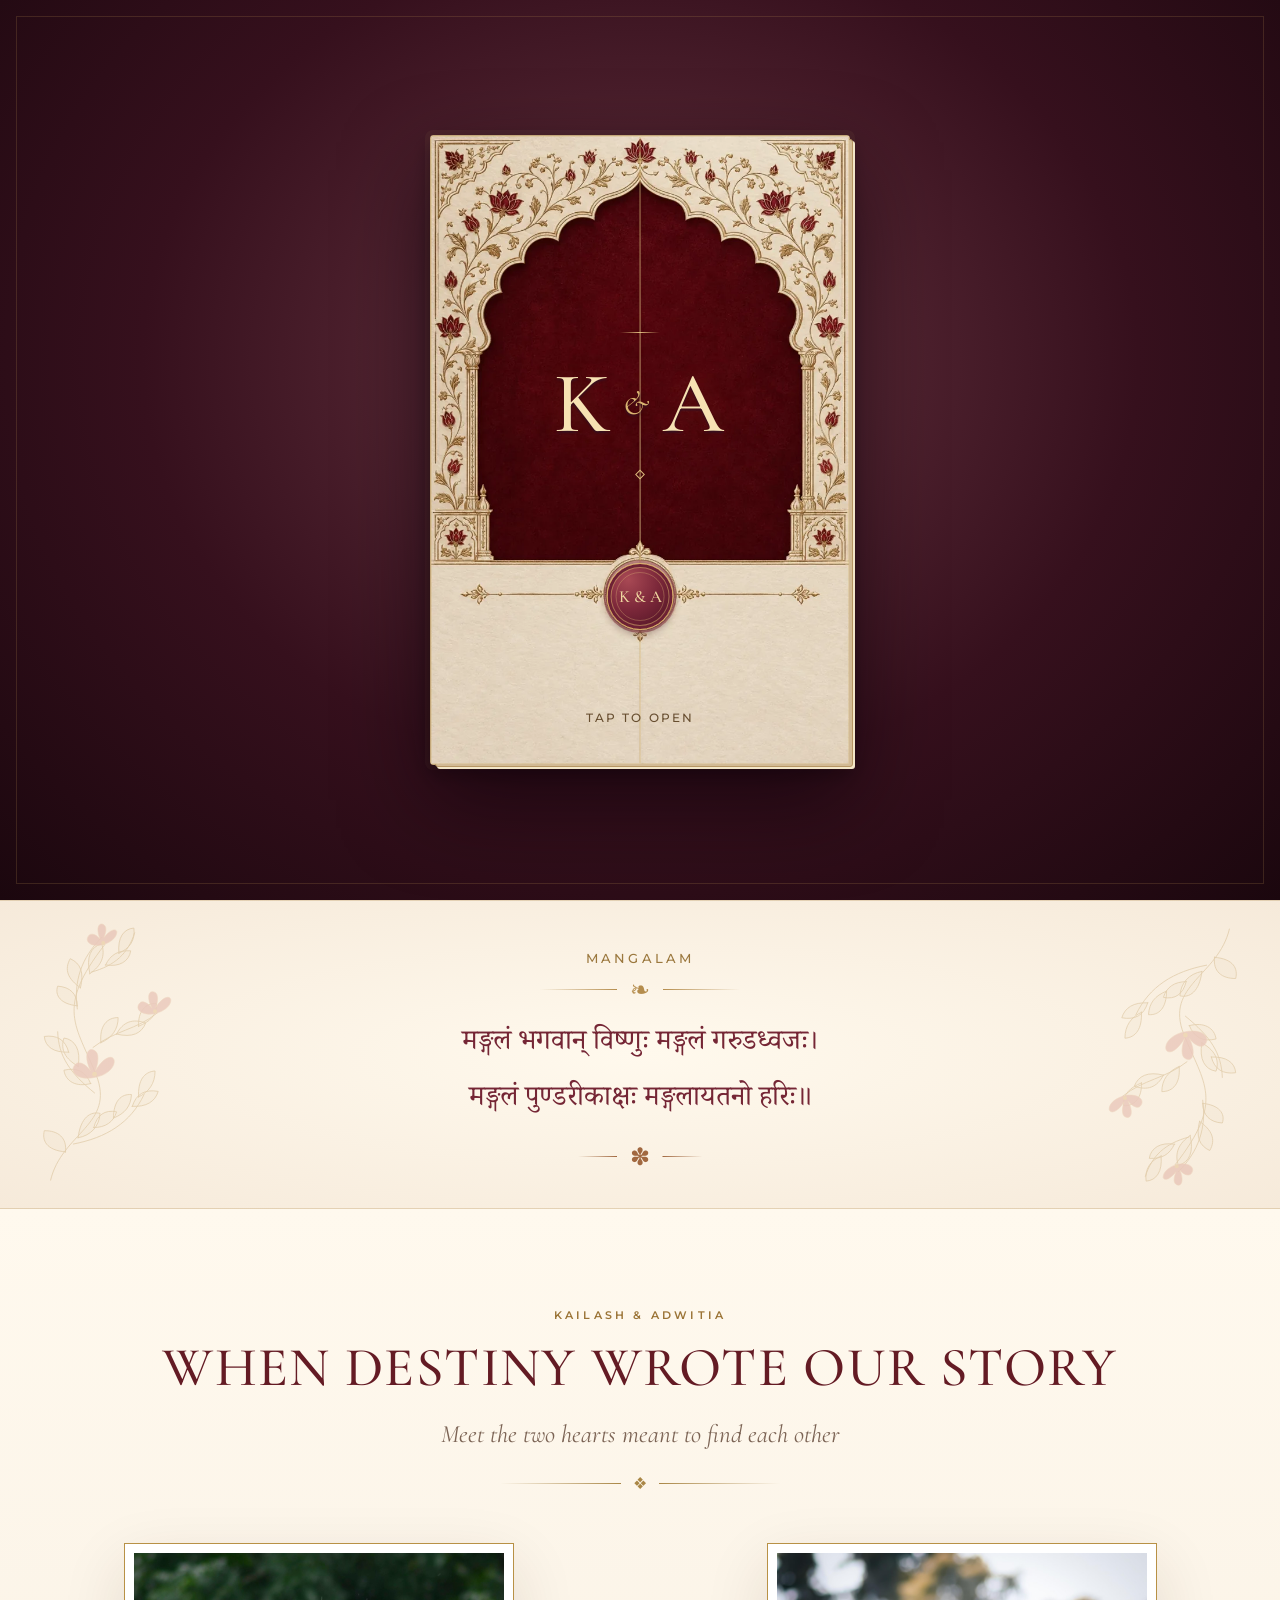
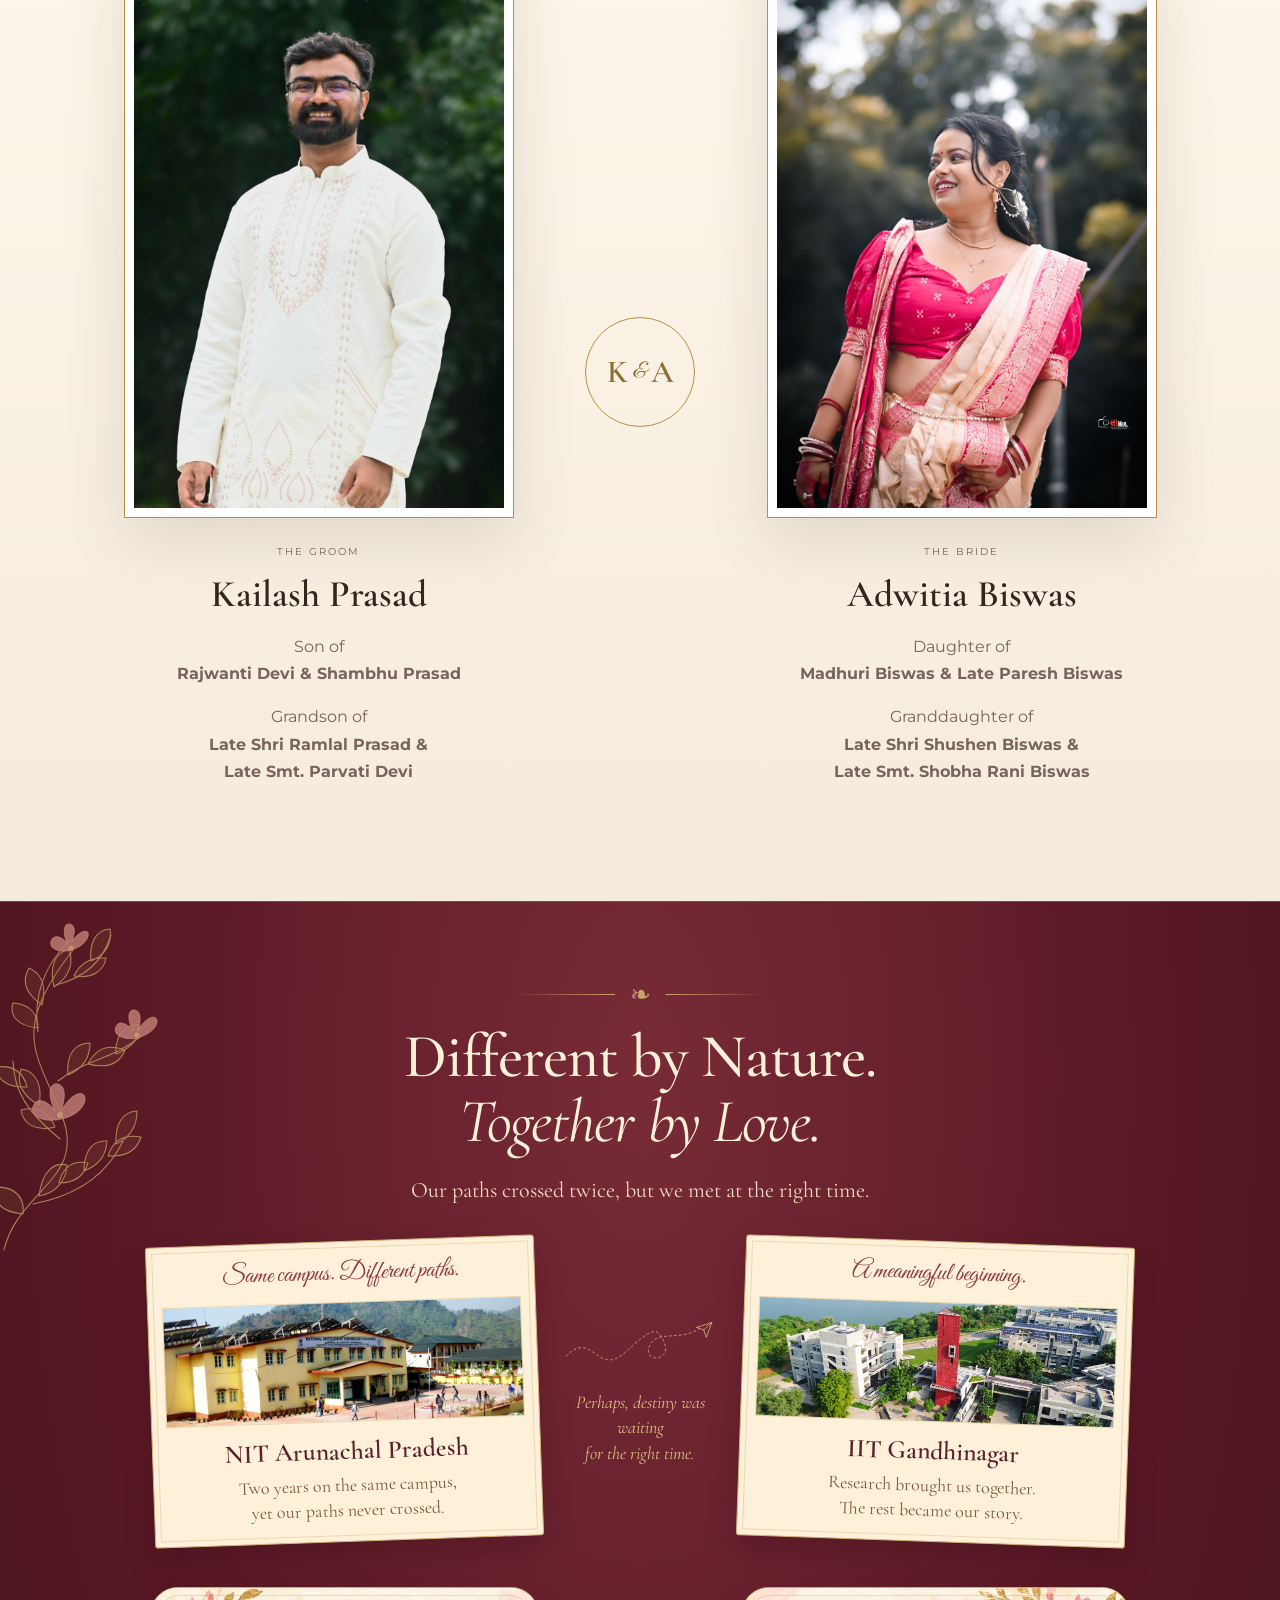
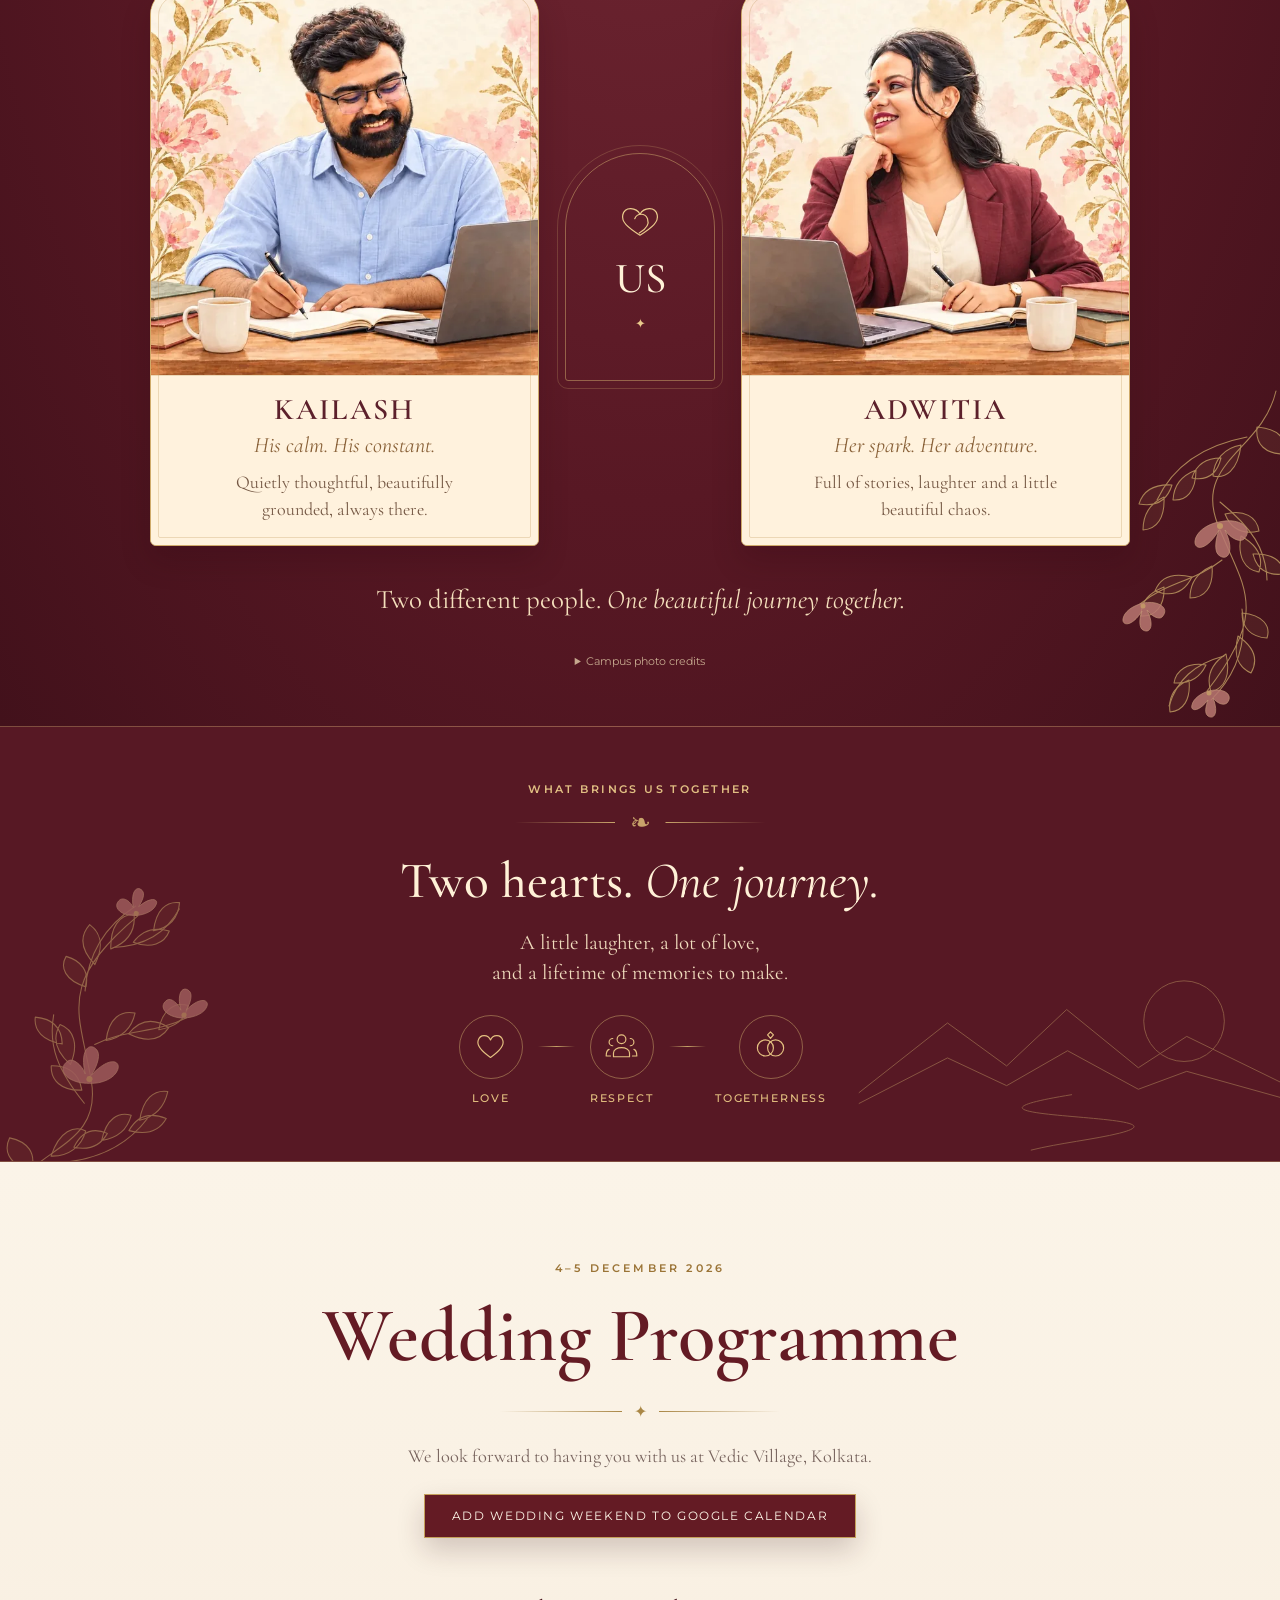
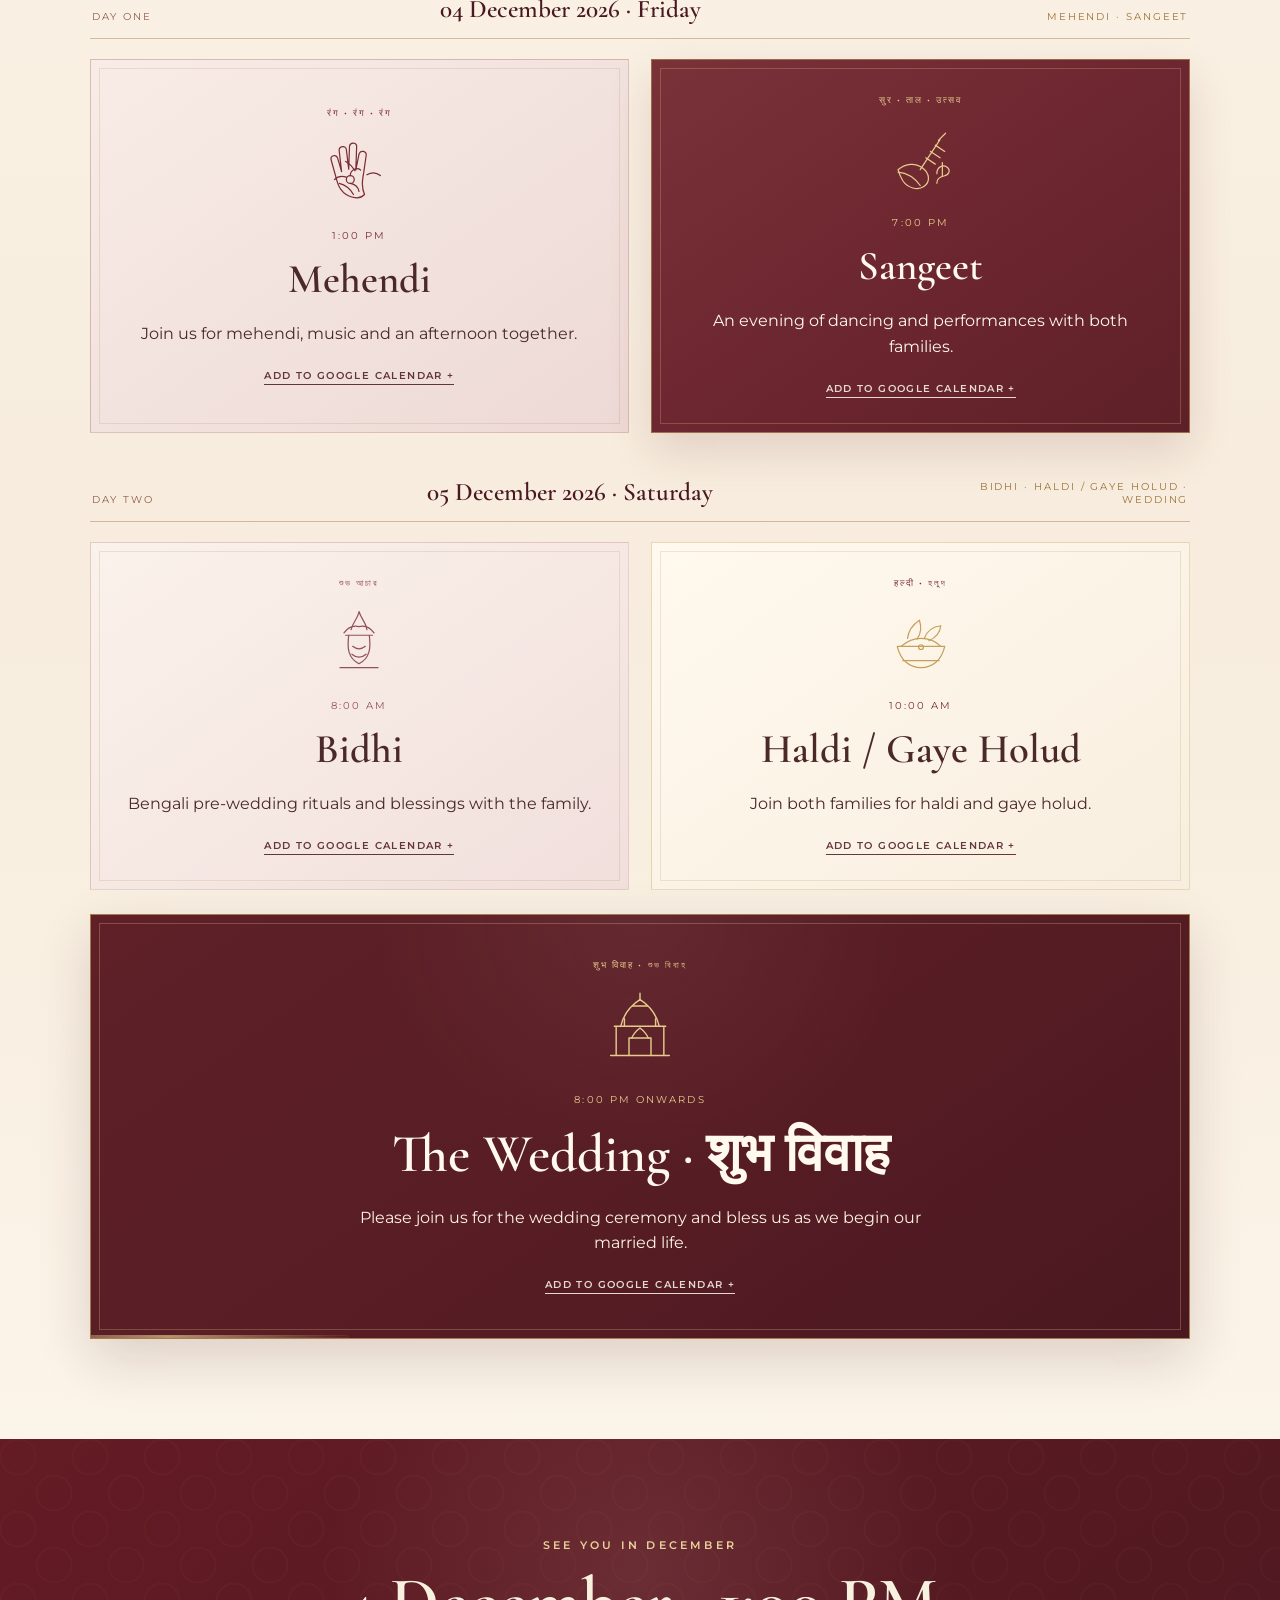
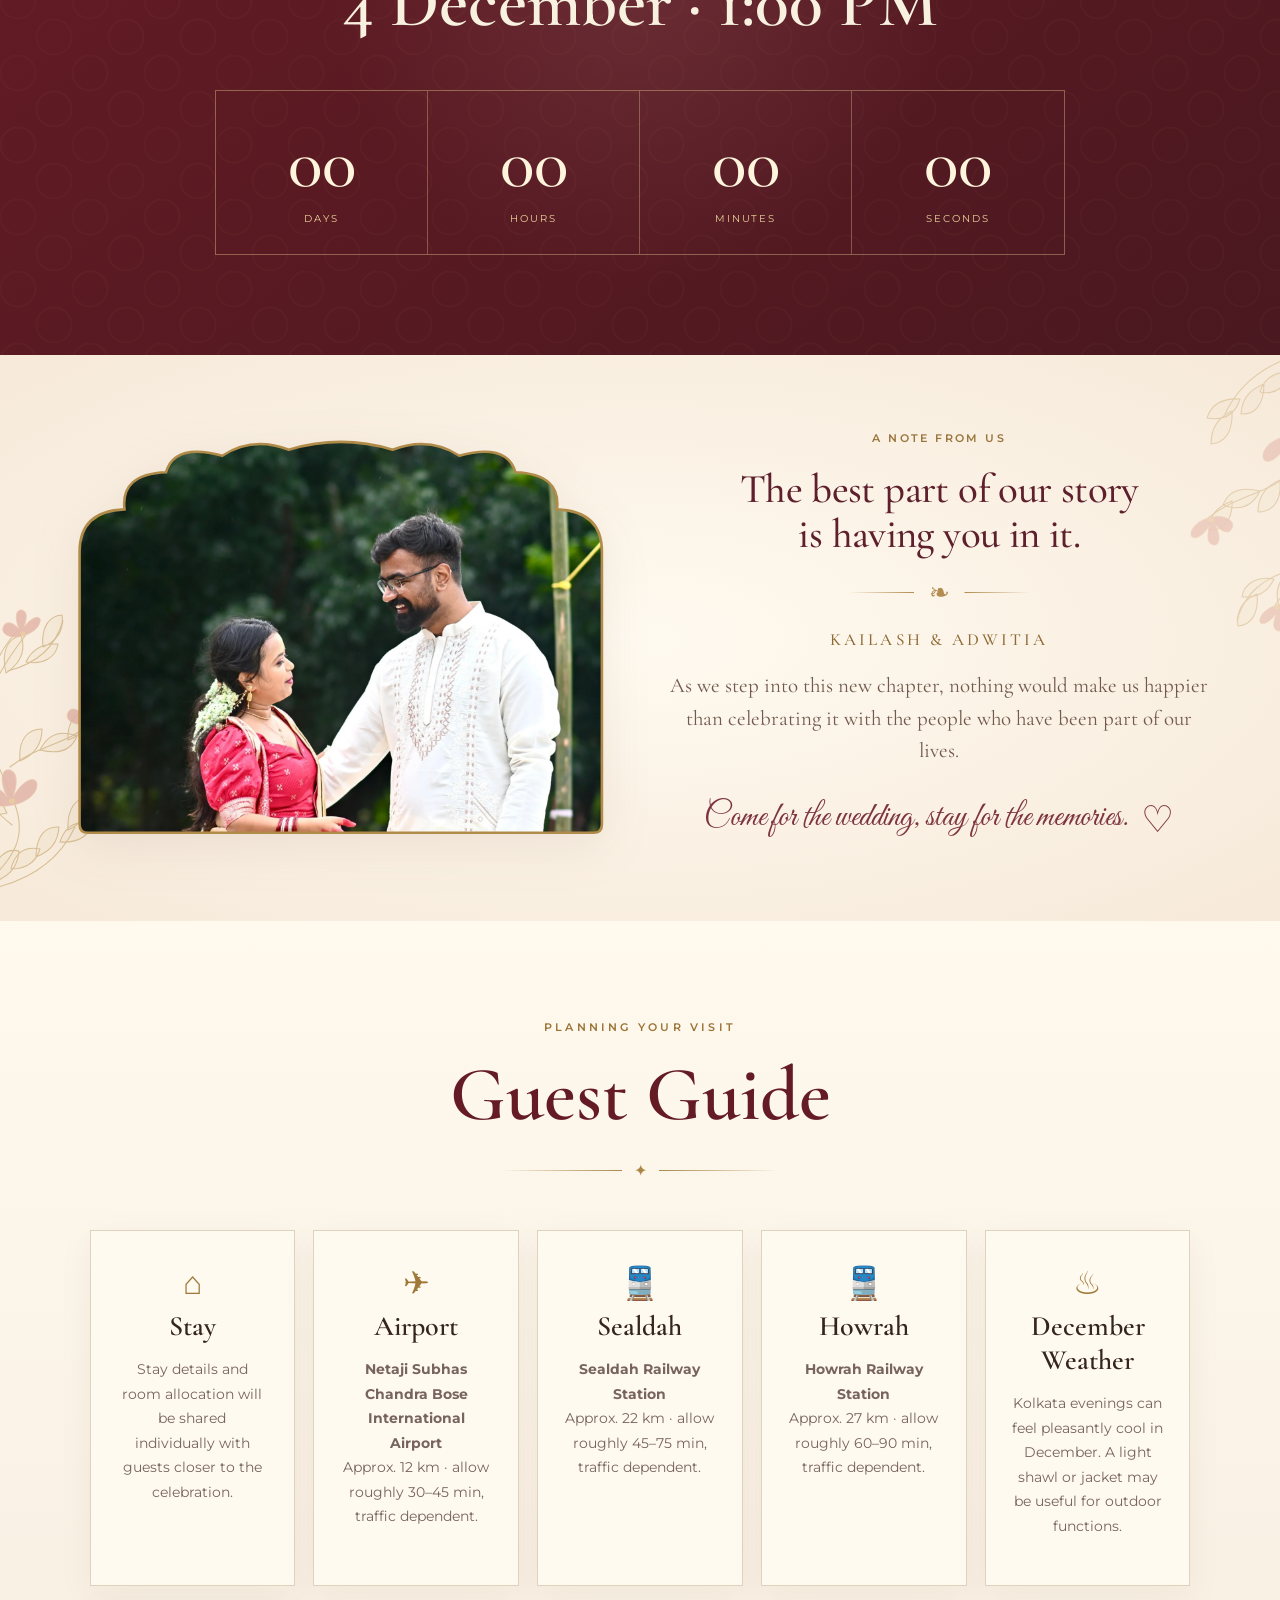
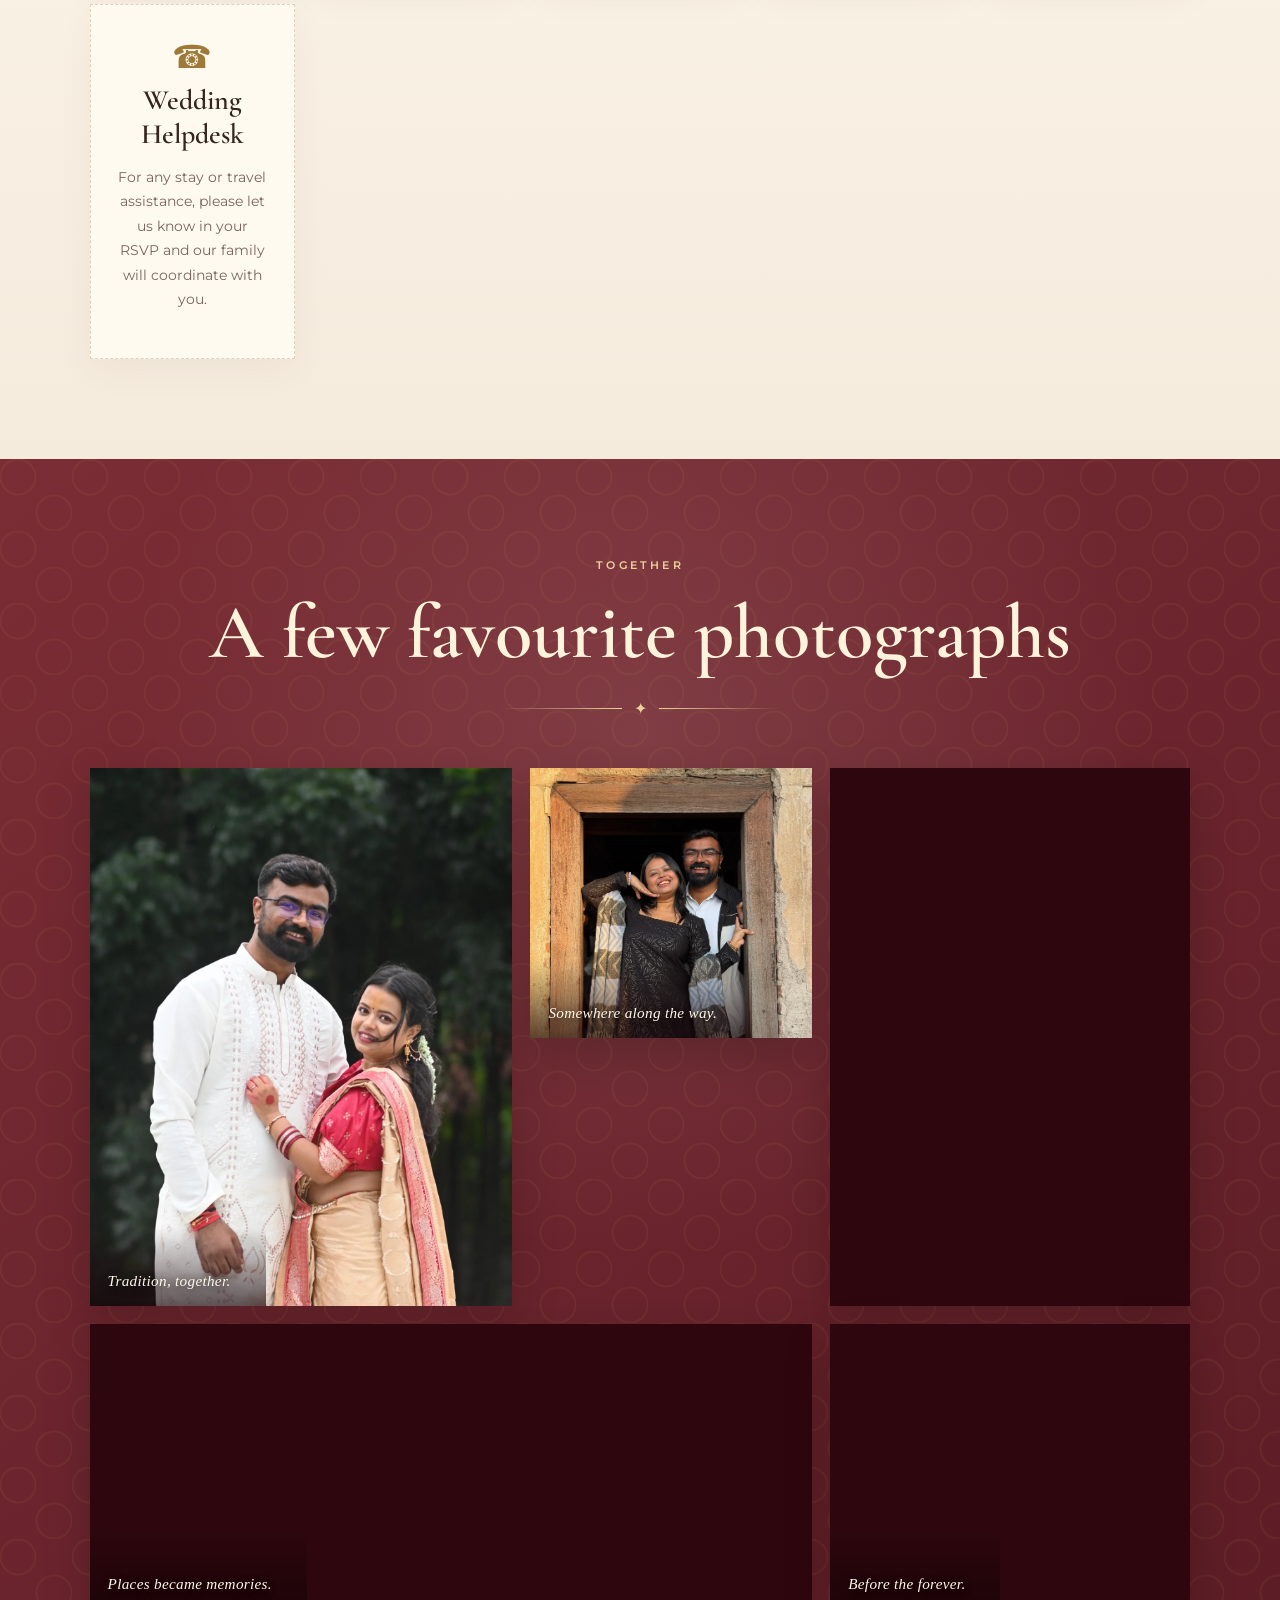
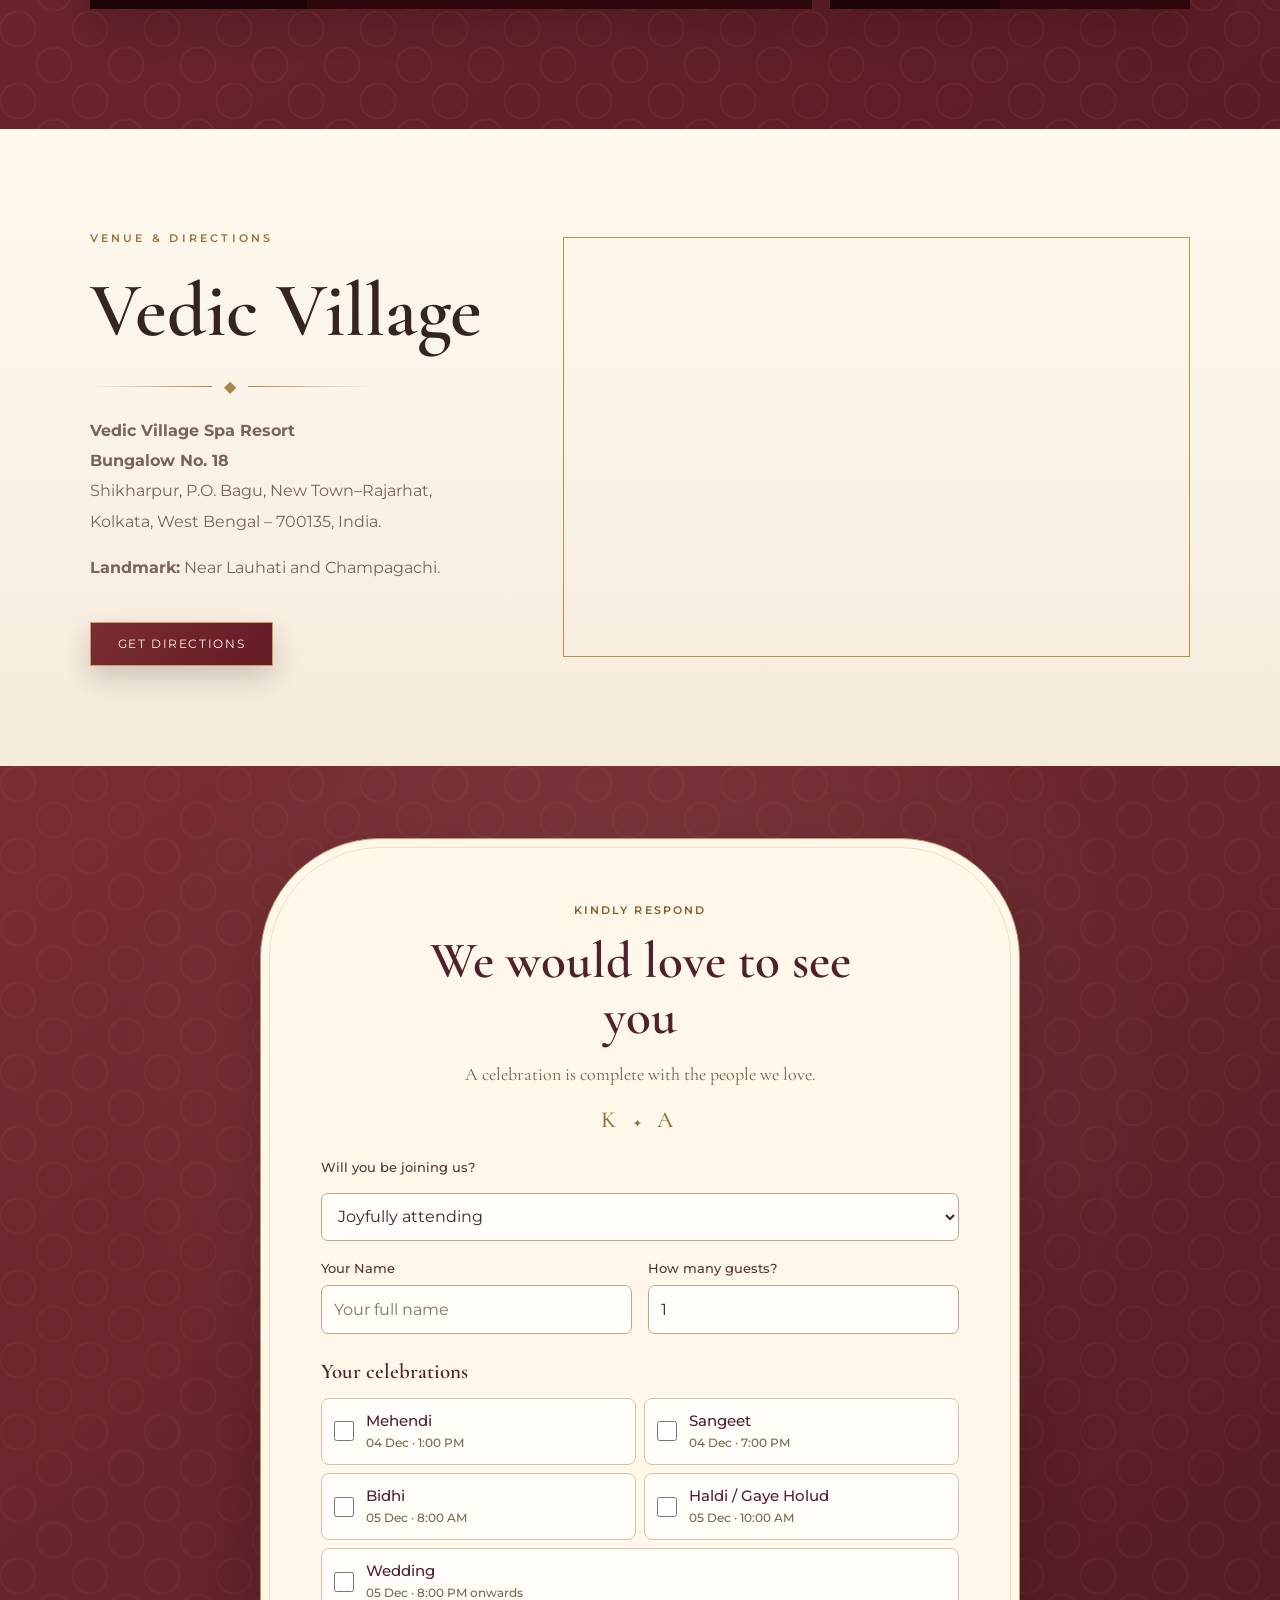
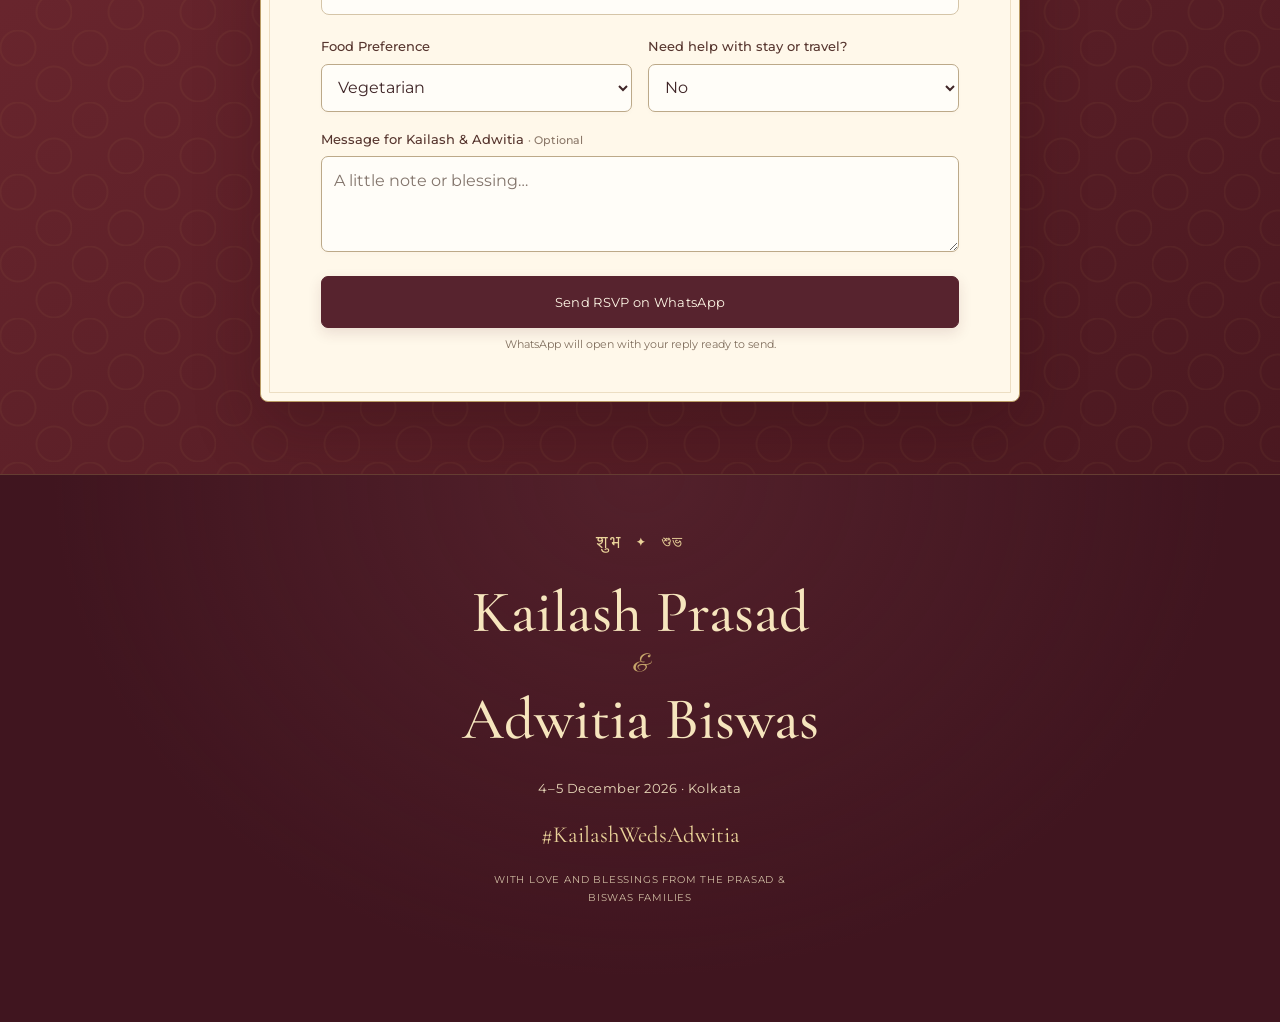
==== groom/index.html @ b65d928a "Replace remaining ICS download with direct Google Calendar weekend links" ====
<!DOCTYPE html>

<html lang="en">
<head>
<meta charset="utf-8"/>
<meta content="width=device-width, initial-scale=1.0" name="viewport"/>
<meta content="#641B24" name="theme-color"/>
<meta content="A royal Bihar–Bengal wedding celebration at Vedic Village, Kolkata · 4–5 December 2026." name="description"/>
<title>Kailash &amp; Adwitia · 4–5 December 2026 · Vedic Village, Kolkata</title>
<link href="styles.css?v=speed1" rel="stylesheet"/>
<meta content="website" property="og:type"/><meta content="Kailash &amp; Adwitia" property="og:title"/><meta content="4–5 December 2026 · Vedic Village, Kolkata" property="og:description"/><meta content="https://kailashprasad.com/wedding-invitation/groom/" property="og:url"/><meta content="https://kailashprasad.com/wedding-invitation/groom/assets/wedding-preview-groom-v1.jpg" property="og:image"/><meta content="Kailash &amp; Adwitia — 4–5 December 2026 — Vedic Village, Kolkata" property="og:image:alt"/><meta content="summary_large_image" name="twitter:card"/><meta content="Kailash &amp; Adwitia · 4–5 December 2026" name="twitter:title"/><meta content="From Champaran to Bengal, with love — Vedic Village, Kolkata." name="twitter:description"/><meta content="https://kailashprasad.com/wedding-invitation/groom/assets/wedding-preview-groom-v1.jpg" name="twitter:image"/><link href="https://kailashprasad.com/wedding-invitation/groom/" rel="canonical"/><link href="assets/favicon.svg?v=ka2" rel="icon" type="image/svg+xml"/><link fetchpriority="low" as="image" href="assets/fast/palace-desktop.webp" media="(min-width: 901px), (orientation: landscape)" rel="preload" type="image/webp"/><link fetchpriority="low" as="image" href="assets/fast/palace-mobile.webp" media="(max-width: 900px) and (orientation: portrait)" rel="preload" type="image/webp"/><meta content="https://kailashprasad.com/wedding-invitation/groom/assets/wedding-preview-groom-v1.jpg" property="og:image:secure_url"/><meta content="image/jpeg" property="og:image:type"/><meta content="1080" property="og:image:width"/><meta content="1080" property="og:image:height"/><link rel="stylesheet" href="wow.css?v=groom-first2"/><link rel="preload" as="image" fetchpriority="high" href="assets/fast/cover.webp"/><link href="destiny.css?v=speed1" rel="stylesheet"/><link href="welcome.css?v=two-lines1" rel="stylesheet"/><noscript><style>body.locked{overflow:auto}.gate{display:none!important}body.locked .page-music-toggle{display:none!important}.reveal-on-scroll{opacity:1;transform:none}</style></noscript><link rel="preload" as="font" href="assets/fast/invitation-serif.woff2" type="font/woff2" crossorigin="anonymous"/></head>
<body class="locked cover-closed"><a class="skip-link" href="#page">Skip to invitation</a><div aria-hidden="true" id="petals"></div>
<button aria-label="Play background music" class="page-music-toggle" id="pageMusicToggle" type="button">♪ Play Music</button><audio id="bgMusic" loop="" preload="none" playsinline="">
<source src="assets/fast/music.mp3" type="audio/mpeg"/>
</audio>
<section class="gate" id="invitationGate" aria-label="Wedding invitation cover"><div class="gate-content"><button class="royal-btn" id="openInvitation" type="button">Open our invitation</button></div></section>
<main id="page"><div aria-hidden="true" class="story-thread"><svg preserveaspectratio="none" viewbox="0 0 100 1000"><path d="M52 0 C15 90,88 145,48 230 S20 370,55 455 S88 600,45 690 S18 835,55 1000" id="threadPath"></path></svg></div>
<section class="hero section welcome-hero" id="home" aria-labelledby="welcome-title">
<picture class="welcome-art" aria-hidden="true"><source media="(max-width: 900px) and (orientation: portrait)" srcset="assets/fast/palace-mobile.webp" type="image/webp"/><img src="assets/fast/palace-desktop.webp" width="1672" height="941" alt="" fetchpriority="low" decoding="async"/></picture>
<div class="welcome-text-veil" aria-hidden="true"></div>
<nav class="welcome-navigation" aria-label="Invitation navigation"><a href="#home" aria-current="location">Home</a><a href="#our-story">Our Story</a><a href="#events">Wedding Programme</a><a href="#venue">Venue</a><a href="#gallery">Gallery</a><a href="#rsvp">RSVP</a></nav>
<div class="welcome-content">
<p class="welcome-invitation">With the blessings of our families</p>
<h1 class="welcome-names" id="welcome-title" tabindex="-1"><span>Kailash Prasad</span><em>&amp;</em><span>Adwitia Biswas</span></h1>
<div class="welcome-flourish names-flourish" aria-hidden="true"><span>❧</span></div>
<p class="welcome-message">We would love to have you with us<br class="welcome-desktop-break"/> as our forever begins.</p>
<div class="welcome-dates" aria-label="Wedding celebrations on Friday 4 and Saturday 5 December 2026">
<div><span class="welcome-weekday">Friday</span><strong>04</strong><span>December 2026</span></div>
<i aria-hidden="true"><b>◆</b></i>
<div><span class="welcome-weekday">Saturday</span><strong>05</strong><span>December 2026</span></div>
</div>
<p class="welcome-venue"><svg viewBox="0 0 24 28" aria-hidden="true"><path d="M12 27S2 15 2 10a10 10 0 0 1 20 0c0 5-10 17-10 17Z"/><circle cx="12" cy="10" r="3.5"/></svg><span>Vedic Village Spa Resort<br/><b>Bungalow No. 18</b></span></p>
<div class="welcome-actions"><a class="welcome-button welcome-primary" href="#events"><svg viewBox="0 0 26 26" aria-hidden="true"><rect x="3" y="5" width="20" height="18" rx="2"/><path d="M8 2v6M18 2v6M3 11h20M8 15h1M13 15h1M18 15h1M8 19h1M13 19h1"/></svg><span>Wedding Programme</span></a><a class="welcome-button welcome-secondary" href="#rsvp"><svg viewBox="0 0 26 26" aria-hidden="true"><path d="M3 5h20v16H3ZM3 5l10 9L23 5M3 21l7-9M23 21l-7-9"/></svg><span>RSVP</span></a></div>
</div>
</section>
<section class="royal-blessing section" id="mangalam" aria-labelledby="blessing-title">
<p class="welcome-kicker" id="blessing-title">Mangalam</p>
<div class="welcome-flourish" aria-hidden="true"><span>❧</span></div>
<p class="welcome-shloka" lang="sa"><span class="shloka-line">मङ्गलं भगवान् विष्णुः मङ्गलं गरुडध्वजः।</span><span class="shloka-line">मङ्गलं पुण्डरीकाक्षः मङ्गलायतनो हरिः॥</span></p>
<div class="welcome-flourish welcome-flower" aria-hidden="true"><span>✽</span></div>
</section>
<section class="couple-section section ivory" id="two-hearts">
<div class="section-heading reveal-on-scroll">
<p class="eyebrow dark">Kailash &amp; Adwitia</p>
<h2>When destiny wrote our story</h2>
<p class="hearts-subtitle">Meet the two hearts meant to find each other</p>
<div class="gold-divider dark"><span>❖</span></div>
</div>
<div class="couple-grid">
<article class="person-card reveal-on-scroll">
<div class="portrait groom"><img alt="Portrait of Kailash in an ivory embroidered kurta" decoding="async" loading="lazy" src="assets/portraits/kailash-september-2026.jpg"/></div>
<p class="small-label">The Groom</p>
<h3>Kailash Prasad</h3>
<p>Son of<br/><strong>Rajwanti Devi &amp; Shambhu Prasad</strong></p>
<p class="grandparents">Grandson of<br/><strong>Late Shri Ramlal Prasad &amp;<br/>Late Smt. Parvati Devi</strong></p>
</article>
<div class="couple-monogram reveal-on-scroll"><span>K</span><b>&amp;</b><span>A</span></div>
<article class="person-card reveal-on-scroll">
<div class="portrait bride"><img alt="Portrait of Adwitia in a traditional Bengali saree" decoding="async" loading="lazy" src="assets/portraits/adwitia-september-2026.jpg"/></div>
<p class="small-label">The Bride</p>
<h3>Adwitia Biswas</h3>
<p>Daughter of<br/><strong>Madhuri Biswas &amp; Late Paresh Biswas</strong></p>
<p class="grandparents">Granddaughter of<br/><strong>Late Shri Shushen Biswas &amp;<br/>Late Smt. Shobha Rani Biswas</strong></p>
</article>
</div>
</section><section class="destiny-chapter section" id="our-story" aria-labelledby="destiny-title">
<div class="destiny-heading reveal-on-scroll">
<div class="chapter-flourish" aria-hidden="true"><span>❧</span></div>
<h2 id="destiny-title">Different by Nature.<br/><em>Together by Love.</em></h2>
<p class="destiny-intro">Our paths crossed twice, but we met at the right time.</p>
</div>
<div class="campus-journey reveal-on-scroll" aria-label="Our paths, from NIT Arunachal Pradesh to IIT Gandhinagar">
<figure class="campus-postcard campus-nit">
<p class="postcard-kicker">Same campus. Different paths.</p>
<img src="assets/campuses/nit-arunachal-yupia.jpg" alt="NIT Arunachal Pradesh’s former campus in Yupia, photographed in 2015" width="900" height="300" loading="lazy" decoding="async"/>
<figcaption><h3>NIT Arunachal Pradesh</h3><p>Two years on the same campus,<br/>yet our paths never crossed.</p></figcaption>
</figure>
<div class="campus-connection" aria-hidden="true"><svg viewBox="0 0 240 100" fill="none"><path class="journey-trail" d="M2 61C43 18 52 94 95 56S147 10 159 40s-35 32-24 5 49-7 80-28"/><path class="journey-plane" d="m211 15 24-8-9 24-4-12-11-4Zm11 4 13-12"/></svg><span>Perhaps, destiny was waiting<br/>for the right time.</span></div>
<figure class="campus-postcard campus-iit">
<p class="postcard-kicker">A meaningful beginning.</p>
<img src="assets/campuses/iit-gandhinagar.jpg" alt="Aerial photograph of the IIT Gandhinagar campus" width="3836" height="1927" loading="lazy" decoding="async"/>
<figcaption><h3>IIT Gandhinagar</h3><p>Research brought us together.<br/>The rest became our story.</p></figcaption>
</figure>
</div>
<div class="destiny-pair reveal-on-scroll">
<article class="destiny-person destiny-kailash">
<div class="destiny-illustration illustration-kailash" role="img" aria-label="Caricature of Kailash studying and writing at his desk, based on his portrait"></div>
<div class="destiny-caption"><h3>Kailash</h3><p>His calm. His constant.</p><p class="person-detail">Quietly thoughtful, beautifully grounded, always there.</p></div>
</article>
<div class="destiny-us" aria-label="Us"><svg viewBox="0 0 64 50" aria-hidden="true"><path d="M32 42C15 31 7 24 9 15 12 3 27 5 32 14 37 5 52 3 55 15 57 24 49 31 32 42Z"/><path d="M25 20c3-8 14-8 17 0 3 8-4 15-11 19"/></svg><span>Us</span><i aria-hidden="true">✦</i></div>
<article class="destiny-person destiny-adwitia">
<div class="destiny-illustration illustration-adwitia" role="img" aria-label="Caricature of Adwitia studying beside her laptop and smiling towards Kailash, based on her portrait"></div>
<div class="destiny-caption"><h3>Adwitia</h3><p>Her spark. Her adventure.</p><p class="person-detail">Full of stories, laughter and a little beautiful chaos.</p></div>
</article>
</div>
<p class="destiny-signoff reveal-on-scroll">Two different people. <em>One beautiful journey together.</em></p>
<details class="campus-credits"><summary>Campus photo credits</summary><p>NIT Yupia: <a href="https://commons.wikimedia.org/wiki/File:NIT_Arunachal_Pradesh.jpg" target="_blank" rel="noopener">Shakkeerpadathakayil</a> · <a href="https://creativecommons.org/publicdomain/zero/1.0/" target="_blank" rel="noopener">CC0</a>.<br/>IIT Gandhinagar: <a href="https://commons.wikimedia.org/wiki/File:IITGN.jpg" target="_blank" rel="noopener">Jmanjaly</a> · <a href="https://creativecommons.org/licenses/by-sa/4.0/" target="_blank" rel="noopener">CC BY-SA 4.0</a>. IIT photograph resized; both displayed in fitted frames.</p></details>
</section>
<section class="alignment-chapter section" aria-labelledby="alignment-title">
<svg class="alignment-landscape" viewBox="0 0 500 230" fill="none" aria-hidden="true"><circle cx="365" cy="85" r="45"/><path d="m2 165 99-78 66 48 67-63 80 65 54-35 129 63M2 177l99-51 66 31 68-39 79 43 54-20 129 36M240 167c-180 29 143 20 53 43-28 7-67 11-99 19"/></svg>
<div class="alignment-inner reveal-on-scroll">
<p class="eyebrow">What brings us together</p>
<div class="chapter-flourish" aria-hidden="true"><span>❧</span></div>
<h2 id="alignment-title">Two hearts. <em>One journey.</em></h2>
<p class="alignment-note">A little laughter, a lot of love,<br class="desktop-break"/> and a lifetime of memories to make.</p>
<ul class="shared-values" aria-label="Our shared values">
<li><span class="value-icon"><svg viewBox="0 0 48 48" aria-hidden="true"><path d="M24 39C11 30 5 23 7 16 10 6 21 8 24 15 27 8 38 6 41 16 43 23 37 30 24 39Z"/></svg></span><span>Love</span></li>
<li><span class="value-icon"><svg viewBox="0 0 48 48" aria-hidden="true"><circle cx="24" cy="14" r="6"/><path d="M13 38v-5c0-10 22-10 22 0v5ZM12 13a5 5 0 0 0 0 10M36 13a5 5 0 0 1 0 10M7 28c-3 1-4 4-4 9h6M41 28c3 1 4 4 4 9h-6"/></svg></span><span>Respect</span></li>
<li><span class="value-icon"><svg viewBox="0 0 48 48" aria-hidden="true"><circle cx="17" cy="26" r="11"/><circle cx="31" cy="26" r="11"/><path d="m20 8 4-4 4 4-4 5Z"/></svg></span><span>Togetherness</span></li>
</ul>
</div>
</section>
<section class="events section ivory" id="events">
<div class="section-heading reveal-on-scroll">
<p class="eyebrow dark">4–5 December 2026</p>
<h2>Wedding Programme</h2>
<div class="gold-divider dark"><span>✦</span></div>
<p class="section-note">We look forward to having you with us at Vedic Village, Kolkata.</p>
<a class="royal-btn weekend-calendar-link" href="https://calendar.google.com/calendar/render?action=TEMPLATE&amp;text=Wedding%20weekend%20%C2%B7%20Kailash%20%26%20Adwitia&amp;dates=20261204%2F20261206&amp;ctz=Asia%2FKolkata&amp;location=Vedic%20Village%20Spa%20Resort%2C%20Bungalow%20No.%2018%2C%20Shikharpur%2C%20P.O.%20Bagu%2C%20New%20Town%E2%80%93Rajarhat%2C%20Kolkata%2C%20West%20Bengal%20%E2%80%93%20700135%2C%20India&amp;details=Kailash%20%26%20Adwitia%20%C2%B7%20Wedding%20celebrations%0A%0AAll%20ceremony%20times%20are%20in%20Kolkata%20(IST).%0A4%20December%202026%0A1%3A00%20PM%20%E2%80%94%20Mehendi%0A7%3A00%20PM%20%E2%80%94%20Sangeet%0A%0A5%20December%202026%0A8%3A00%20AM%20%E2%80%94%20Bidhi%0A10%3A00%20AM%20%E2%80%94%20Haldi%20%2F%20Gaye%20Holud%0A8%3A00%20PM%20onwards%20%E2%80%94%20Wedding%20(until%201%3A00%20AM%20on%206%20December)%0A%0AThis%20is%20a%20weekend%20overview.%20Use%20the%20individual%20ceremony%20links%20in%20the%20invitation%20to%20add%20separate%20events." target="_blank" rel="noopener">Add wedding weekend to Google Calendar</a>
</div>
<div class="day-divider reveal-on-scroll">
<span>Day One</span>
<strong>04 December 2026 · Friday</strong>
<em>Mehendi · Sangeet</em>
</div>
<div class="event-grid">
<article class="event-card mehendi-card reveal-on-scroll"><div class="event-kicker">रंग • रंग • रंग</div><div class="event-icon">❋</div><p class="small-label">1:00 PM</p><h3>Mehendi</h3><p>Join us for mehendi, music and an afternoon together.</p><a class="calendar-link js-calendar" data-description="Join us for mehendi, music and an afternoon together." data-end="20261204T160000" data-start="20261204T130000" data-title="Mehendi · Kailash &amp; Adwitia" href="https://calendar.google.com/calendar/render?action=TEMPLATE&amp;text=Mehendi+%C2%B7+Kailash+%26+Adwitia&amp;dates=20261204T073000Z%2F20261204T103000Z&amp;ctz=Asia%2FKolkata&amp;location=Vedic+Village+Spa+Resort%2C+Bungalow+No.+18%2C+Shikharpur%2C+P.O.+Bagu%2C+New+Town%E2%80%93Rajarhat%2C+Kolkata%2C+West+Bengal+%E2%80%93+700135%2C+India&amp;details=Join+us+for+mehendi%2C+music+and+an+afternoon+together.%0A%0AKailash+%26+Adwitia+%C2%B7+4%E2%80%935+December+2026" target="_blank" rel="noopener">Add to Google Calendar +</a></article>
<article class="event-card feature sangeet-card reveal-on-scroll"><div class="event-kicker">सुर • ताल • उत्सव</div><div class="event-icon">♫</div><p class="small-label">7:00 PM</p><h3>Sangeet</h3><p>An evening of dancing and performances with both families.</p><a class="calendar-link js-calendar" data-description="An evening of dancing and performances with both families." data-end="20261204T230000" data-start="20261204T190000" data-title="Sangeet · Kailash &amp; Adwitia" href="https://calendar.google.com/calendar/render?action=TEMPLATE&amp;text=Sangeet+%C2%B7+Kailash+%26+Adwitia&amp;dates=20261204T133000Z%2F20261204T173000Z&amp;ctz=Asia%2FKolkata&amp;location=Vedic+Village+Spa+Resort%2C+Bungalow+No.+18%2C+Shikharpur%2C+P.O.+Bagu%2C+New+Town%E2%80%93Rajarhat%2C+Kolkata%2C+West+Bengal+%E2%80%93+700135%2C+India&amp;details=An+evening+of+dancing+and+performances+with+both+families.%0A%0AKailash+%26+Adwitia+%C2%B7+4%E2%80%935+December+2026" target="_blank" rel="noopener">Add to Google Calendar +</a></article>
</div>
<div class="day-divider second reveal-on-scroll">
<span>Day Two</span>
<strong>05 December 2026 · Saturday</strong>
<em>Bidhi · Haldi / Gaye Holud · Wedding</em>
</div>
<div class="event-grid">
<article class="event-card bidhi-card reveal-on-scroll"><div class="event-kicker">শুভ আচার</div><div class="event-icon">✦</div><p class="small-label">8:00 AM</p><h3>Bidhi</h3><p>Bengali pre-wedding rituals and blessings with the family.</p><a class="calendar-link js-calendar" data-description="Bengali pre-wedding rituals and blessings with the family." data-end="20261205T093000" data-start="20261205T080000" data-title="Bidhi · Kailash &amp; Adwitia" href="https://calendar.google.com/calendar/render?action=TEMPLATE&amp;text=Bidhi+%C2%B7+Kailash+%26+Adwitia&amp;dates=20261205T023000Z%2F20261205T040000Z&amp;ctz=Asia%2FKolkata&amp;location=Vedic+Village+Spa+Resort%2C+Bungalow+No.+18%2C+Shikharpur%2C+P.O.+Bagu%2C+New+Town%E2%80%93Rajarhat%2C+Kolkata%2C+West+Bengal+%E2%80%93+700135%2C+India&amp;details=Bengali+pre-wedding+rituals+and+blessings+with+the+family.%0A%0AKailash+%26+Adwitia+%C2%B7+4%E2%80%935+December+2026" target="_blank" rel="noopener">Add to Google Calendar +</a></article>
<article class="event-card feature haldi-card reveal-on-scroll"><div class="event-kicker">हल्दी • হলুদ</div><div class="event-icon">☀</div><p class="small-label">10:00 AM</p><h3>Haldi / Gaye Holud</h3><p>Join both families for haldi and gaye holud.</p><a class="calendar-link js-calendar" data-description="Join both families for haldi and gaye holud." data-end="20261205T120000" data-start="20261205T100000" data-title="Haldi / Gaye Holud · Kailash &amp; Adwitia" href="https://calendar.google.com/calendar/render?action=TEMPLATE&amp;text=Haldi+%2F+Gaye+Holud+%C2%B7+Kailash+%26+Adwitia&amp;dates=20261205T043000Z%2F20261205T063000Z&amp;ctz=Asia%2FKolkata&amp;location=Vedic+Village+Spa+Resort%2C+Bungalow+No.+18%2C+Shikharpur%2C+P.O.+Bagu%2C+New+Town%E2%80%93Rajarhat%2C+Kolkata%2C+West+Bengal+%E2%80%93+700135%2C+India&amp;details=Join+both+families+for+haldi+and+gaye+holud.%0A%0AKailash+%26+Adwitia+%C2%B7+4%E2%80%935+December+2026" target="_blank" rel="noopener">Add to Google Calendar +</a></article>
<article class="event-card wedding-feature reveal-on-scroll"><div class="event-kicker">शुभ विवाह • শুভ বিবাহ</div><div class="event-icon">♔</div><p class="small-label">8:00 PM onwards</p><h3>The Wedding · शुभ विवाह</h3><p>Please join us for the wedding ceremony and bless us as we begin our married life.</p><a class="calendar-link js-calendar" data-description="Please join us for the wedding ceremony and bless us as we begin our married life." data-end="20261206T010000" data-start="20261205T200000" data-title="Wedding · Kailash &amp; Adwitia" href="https://calendar.google.com/calendar/render?action=TEMPLATE&amp;text=Wedding+%C2%B7+Kailash+%26+Adwitia&amp;dates=20261205T143000Z%2F20261205T193000Z&amp;ctz=Asia%2FKolkata&amp;location=Vedic+Village+Spa+Resort%2C+Bungalow+No.+18%2C+Shikharpur%2C+P.O.+Bagu%2C+New+Town%E2%80%93Rajarhat%2C+Kolkata%2C+West+Bengal+%E2%80%93+700135%2C+India&amp;details=Please+join+us+for+the+wedding+ceremony+and+bless+us+as+we+begin+our+married+life.%0A%0AKailash+%26+Adwitia+%C2%B7+4%E2%80%935+December+2026" target="_blank" rel="noopener">Add to Google Calendar +</a></article>
</div>
</section>
<section class="countdown-section section">
<div class="reveal-on-scroll">
<p class="eyebrow">See you in December</p>
<h2>4 December · 1:00 PM</h2>
<div class="countdown" data-date="2026-12-04T13:00:00+05:30" id="countdown">
<div><strong id="days">00</strong><span>Days</span></div><div><strong id="hours">00</strong><span>Hours</span></div><div><strong id="minutes">00</strong><span>Minutes</span></div><div><strong id="seconds">00</strong><span>Seconds</span></div>
</div>
</div>
</section>
<section class="story section ivory note-chapter" id="a-note-from-us" aria-labelledby="note-title">
<div class="note-layout">
<div class="note-portrait reveal-on-scroll">
<svg viewBox="0 0 640 470" role="img" aria-labelledby="note-photo-title"><title id="note-photo-title">Kailash and Adwitia sharing a quiet moment together</title><defs><clipPath id="note-arch"><path d="M18 450V135Q18 88 70 86Q65 45 118 43Q128 9 183 24Q218 1 260 17Q320 -1 380 17Q422 1 457 24Q512 9 522 43Q575 45 570 86Q622 88 622 135V450Q622 460 612 460H28Q18 460 18 450Z"/></clipPath></defs><image href="assets/story-couple.webp" x="18" y="0" width="604" height="460" preserveAspectRatio="xMidYMid slice" clip-path="url(#note-arch)"/><path d="M18 450V135Q18 88 70 86Q65 45 118 43Q128 9 183 24Q218 1 260 17Q320 -1 380 17Q422 1 457 24Q512 9 522 43Q575 45 570 86Q622 88 622 135V450Q622 460 612 460H28Q18 460 18 450Z" fill="none" stroke="#b18b49" stroke-width="3"/></svg>
</div>
<div class="note-copy reveal-on-scroll">
<p class="eyebrow dark">A note from us</p>
<h2 id="note-title">The best part of our story<br/> is having you in it.</h2>
<div class="chapter-flourish" aria-hidden="true"><span>❧</span></div>
<p class="note-names">Kailash &amp; Adwitia</p>
<p class="note-message">As we step into this new chapter, nothing would make us happier than celebrating it with the people who have been part of our lives.</p>
<p class="note-signature">Come for the wedding,<br class="mobile-break"/> stay for the memories. <span aria-hidden="true">♡</span></p>
</div>
</div>
</section>
<section class="guest-guide section ivory-soft">
<div class="section-heading reveal-on-scroll"><p class="eyebrow dark">Planning your visit</p><h2>Guest Guide</h2><div class="gold-divider dark"><span>✦</span></div></div>
<div class="guide-grid">
<article class="guide-card reveal-on-scroll"><span>⌂</span><h3>Stay</h3><p>Stay details and room allocation will be shared individually with guests closer to the celebration.</p></article>
<article class="guide-card reveal-on-scroll"><span>✈</span><h3>Airport</h3><p><strong>Netaji Subhas Chandra Bose International Airport</strong><br/>Approx. 12 km · allow roughly 30–45 min, traffic dependent.</p></article>
<article class="guide-card reveal-on-scroll"><span>🚆</span><h3>Sealdah</h3><p><strong>Sealdah Railway Station</strong><br/>Approx. 22 km · allow roughly 45–75 min, traffic dependent.</p></article>
<article class="guide-card reveal-on-scroll"><span>🚆</span><h3>Howrah</h3><p><strong>Howrah Railway Station</strong><br/>Approx. 27 km · allow roughly 60–90 min, traffic dependent.</p></article>
<article class="guide-card reveal-on-scroll"><span>♨</span><h3>December Weather</h3><p>Kolkata evenings can feel pleasantly cool in December. A light shawl or jacket may be useful for outdoor functions.</p></article>
<article class="guide-card reveal-on-scroll hospitality-card"><span>☎</span><h3>Wedding Helpdesk</h3><p>For any stay or travel assistance, please let us know in your RSVP and our family will coordinate with you.</p></article></div>
</section>
<section class="gallery section" id="gallery">
<div class="section-heading light reveal-on-scroll"><p class="eyebrow">Together</p><h2>A few favourite photographs</h2><div class="gold-divider"><span>✦</span></div></div>
<div class="editorial-gallery reveal-on-scroll">
<button class="gallery-item gallery-hero"><img alt="Kailash and Adwitia together in traditional attire" decoding="async" loading="lazy" src="assets/gallery/traditional-portrait.webp"/><span>Tradition, together.</span></button>
<button class="gallery-item gallery-door"><img alt="Kailash and Adwitia sharing a cheerful doorway moment" decoding="async" loading="lazy" src="assets/gallery/doorway-moment.webp"/><span>Somewhere along the way.</span></button>
<button class="gallery-item gallery-candid"><img alt="A candid moment between Kailash and Adwitia in traditional attire" decoding="async" loading="lazy" src="assets/gallery/traditional-candid.webp"/></button>
<button class="gallery-item gallery-travel"><img alt="Kailash and Adwitia together on a memorable trip" decoding="async" loading="lazy" src="assets/gallery/travel-selfie.webp"/><span>Places became memories.</span></button>
<button class="gallery-item gallery-spring"><img alt="Kailash and Adwitia laughing together beneath spring blossoms" decoding="async" loading="lazy" src="assets/gallery/spring-laugh.webp"/><span>Before the forever.</span></button>
</div>
</section>
<section class="venue section ivory" id="venue">
<div class="venue-wrap">
<div class="venue-copy reveal-on-scroll"><p class="eyebrow dark">Venue &amp; directions</p><h2>Vedic Village</h2><div class="gold-divider dark left"><span>◆</span></div><p><strong>Vedic Village Spa Resort</strong><br/><strong>Bungalow No. 18</strong><br/>Shikharpur, P.O. Bagu, New Town–Rajarhat,<br/>Kolkata, West Bengal – 700135, India.</p><p><strong>Landmark:</strong> Near Lauhati and Champagachi.</p><a class="royal-btn dark-btn" href="https://www.google.com/maps/search/?api=1&amp;query=Vedic%20Village%20Spa%20Resort%2C%20Shikharpur%2C%20P.O.%20Bagu%2C%20Rajarhat%2C%20Kolkata%2C%20West%20Bengal%20700135%2C%20India" rel="noopener" target="_blank">Get Directions</a></div>
<div class="venue-map reveal-on-scroll"><iframe loading="lazy" referrerpolicy="no-referrer-when-downgrade" src="https://www.google.com/maps?q=Vedic%20Village%20Spa%20Resort%2C%20Shikharpur%2C%20P.O.%20Bagu%2C%20Rajarhat%2C%20Kolkata%2C%20West%20Bengal%20700135%2C%20India&amp;output=embed" title="Map to Vedic Village Spa Resort, Shikharpur, Rajarhat"></iframe></div>
</div>
</section>
<section class="rsvp section" id="rsvp">
<div class="rsvp-panel reveal-on-scroll">
<p class="eyebrow">Kindly respond</p><h2>We would love to see you</h2><p class="rsvp-note">A celebration is complete with the people we love.</p><div aria-hidden="true" class="rsvp-ornament">K <b>✦</b> A</div>
<form id="rsvpForm"><label class="attendance-label">Will you be joining us?<select id="attendance"><option value="Yes">Joyfully attending</option><option value="No">Unable to attend</option><option value="Unsure">Still making plans</option></select></label>
<div class="field-row"><label>Your Name<input id="guestName" autocomplete="name" placeholder="Your full name" required="" type="text"/></label><label>How many guests?<input id="guestCount" min="1" placeholder="Number of guests" required="" type="number" value="1"/></label></div>
<fieldset class="event-rsvp-group"><legend>Your celebrations</legend><div class="event-choice-grid"><label class="event-choice"><input id="event_mehendi" name="events" type="checkbox" value="Mehendi · 04 Dec · 1:00 PM"/><span><strong>Mehendi</strong><small>04 Dec · 1:00 PM</small></span></label><label class="event-choice"><input id="event_sangeet" name="events" type="checkbox" value="Sangeet · 04 Dec · 7:00 PM"/><span><strong>Sangeet</strong><small>04 Dec · 7:00 PM</small></span></label><label class="event-choice"><input id="event_bidhi" name="events" type="checkbox" value="Bidhi · 05 Dec · 8:00 AM"/><span><strong>Bidhi</strong><small>05 Dec · 8:00 AM</small></span></label><label class="event-choice"><input id="event_haldi" name="events" type="checkbox" value="Haldi / Gaye Holud · 05 Dec · 10:00 AM"/><span><strong>Haldi / Gaye Holud</strong><small>05 Dec · 10:00 AM</small></span></label><label class="event-choice"><input id="event_wedding" name="events" type="checkbox" value="Wedding · 05 Dec · 8:00 PM onwards"/><span><strong>Wedding</strong><small>05 Dec · 8:00 PM onwards</small></span></label></div></fieldset>
<div class="field-row"><label>Food Preference<select id="foodPreference"><option value="Vegetarian">Vegetarian</option><option value="Non-Vegetarian">Non-Vegetarian</option></select></label><label>Need help with stay or travel?<select id="travelHelp"><option value="No">No</option><option value="Yes">Yes</option></select></label></div>
<label>Message for Kailash &amp; Adwitia <span class="optional-label">· Optional</span><textarea id="guestMessage" placeholder="A little note or blessing…" rows="3"></textarea></label>
<div class="form-actions"><button class="royal-btn" type="submit">Send RSVP on WhatsApp</button><span id="formStatus" role="status" aria-live="polite"></span></div>
<p class="rsvp-send-note">WhatsApp will open with your reply ready to send.</p></form>
</div>
</section>
<nav aria-label="Quick navigation" class="mobile-quick-nav"><a href="#events">Programme</a><a href="#venue">Directions</a><a href="#rsvp">RSVP</a></nav>
<footer><div class="heritage-mark"><span>शुभ</span><b>✦</b><span>শুভ</span></div><h2 class="footer-names"><span>Kailash Prasad</span><em>&amp;</em><span>Adwitia Biswas</span></h2><p class="footer-date">4–5 December 2026 · Kolkata</p><p class="hashtag">#KailashWedsAdwitia</p><p class="footer-small">With love and blessings from the Prasad &amp; Biswas families</p></footer>
</main>
<dialog id="lightbox"><button aria-label="Close image" id="closeLightbox">×</button><button aria-label="Previous image" id="prevLightbox">‹</button><button aria-label="Next image" id="nextLightbox">›</button><img alt="" id="lightboxImage"/></dialog>
<script defer src="script.js?v=google-calendar4"></script>
</body>
</html>
---- groom/styles.css ----
:root{--maroon:#4a0b16;--maroon-2:#27040a;--wine:#6b1422;--gold:#c9a35b;--gold-light:#ead39a;--ivory:#f8f1df;--paper:#fffaf0;--ink:#39231f;--muted:#78645e;--terracotta:#9d4f37;--bengal-red:#9f1730}
*{box-sizing:border-box}html{scroll-behavior:smooth}body{margin:0;background:var(--maroon-2);color:var(--ivory);font-family:"Montserrat",sans-serif;overflow-x:hidden}body.locked{overflow:hidden}img{width:100%;height:100%;object-fit:cover;display:block}button,a{font:inherit}a{color:inherit}.section{position:relative;overflow:hidden}.ivory{background:var(--ivory);color:var(--ink)}.ivory-soft{background:#fbf6ea;color:var(--ink)}
.eyebrow{margin:0 0 14px;text-transform:uppercase;letter-spacing:.3em;font-size:.67rem;font-weight:600;color:var(--gold-light)}.eyebrow.dark{color:#98722f}.section-note{max-width:660px;margin:18px auto 0;color:var(--muted);line-height:1.7;font-family:"Cormorant Garamond",serif;font-size:1.15rem}
.gate{position:fixed;inset:0;z-index:1000;display:grid;place-items:center;text-align:center;background:linear-gradient(rgba(35,2,8,.38),rgba(35,2,8,.88)),radial-gradient(circle at 20% 20%,rgba(201,163,91,.2),transparent 24%),linear-gradient(145deg,#681326,#2b040b);transition:transform 1.1s cubic-bezier(.77,0,.18,1),opacity .8s ease}.gate.opened{transform:translateY(-105%);opacity:.3;pointer-events:none}.gate-pattern,.quote-band:before,.countdown-section:before,.gallery:before,.rsvp:before,.heritage:before{content:"";position:absolute;inset:0;opacity:.08;background-image:radial-gradient(circle at 25% 25%,transparent 0 16px,var(--gold) 17px 18px,transparent 19px),radial-gradient(circle at 75% 75%,transparent 0 16px,var(--gold) 17px 18px,transparent 19px);background-size:72px 72px}.gate-content{position:relative;z-index:2;max-width:820px;padding:36px 24px}.gate h1{font:600 clamp(3rem,10vw,7.5rem)/.85 "Cormorant Garamond",serif;margin:20px 0;color:#fff7e7;text-shadow:0 5px 30px rgba(0,0,0,.35)}.gate h1 span{display:block}.gate h1 em{display:block;font:400 2.6rem "Great Vibes",cursive;color:var(--gold-light);margin:10px}.gate-date{font:500 1rem "Cormorant Garamond",serif;letter-spacing:.15em;text-transform:uppercase}.gate-subline{font:400 1.18rem "Cormorant Garamond",serif;color:#efdfb9;font-style:italic}.heritage-mark{display:flex;align-items:center;justify-content:center;gap:15px;color:var(--gold-light);font-family:"Cormorant Garamond",serif;font-size:1.05rem;letter-spacing:.08em}.heritage-mark b{font-size:.7rem}.royal-btn{margin-top:22px;border:1px solid var(--gold-light);background:linear-gradient(135deg,#c09a50,#8e682e);color:white;padding:14px 27px;text-transform:uppercase;letter-spacing:.14em;font-size:.72rem;cursor:pointer;box-shadow:0 9px 25px rgba(0,0,0,.2);transition:.25s ease;text-decoration:none;display:inline-block}.royal-btn:hover{transform:translateY(-2px);filter:brightness(1.08)}.sound-btn{display:block;margin:18px auto 0;border:0;background:transparent;color:#fff8e7;cursor:pointer;font-size:.8rem}
.gold-divider{display:flex;align-items:center;gap:12px;width:min(280px,65vw);margin:20px auto;color:var(--gold-light)}.gold-divider:before,.gold-divider:after{content:"";height:1px;flex:1;background:linear-gradient(90deg,transparent,currentColor)}.gold-divider:after{background:linear-gradient(90deg,currentColor,transparent)}.gold-divider.dark{color:#aa8746}.gold-divider.left{margin-left:0}.mini-mandala{width:72px;height:72px;margin:0 auto 20px;border:1px solid var(--gold-light);border-radius:50%;position:relative;opacity:.9}.mini-mandala:before,.mini-mandala:after{content:"";position:absolute;inset:9px;border:1px solid var(--gold-light);transform:rotate(45deg)}.mini-mandala:after{inset:18px;border-radius:50%;transform:none}
.hero{min-height:100svh;display:grid;place-items:center;text-align:center;background:radial-gradient(circle at center,rgba(135,35,51,.85),rgba(43,4,11,.98)),linear-gradient(135deg,#6b1322,#35050c);padding:90px 20px}.hero-inner{position:relative;z-index:2;max-width:900px}.script{font:400 clamp(4rem,12vw,8rem) "Great Vibes",cursive;color:var(--gold-light);margin:4px 0 10px}.script span{font-family:"Cormorant Garamond",serif;font-size:.55em}.hero-copy{font:400 clamp(1.05rem,2.6vw,1.45rem)/1.75 "Cormorant Garamond",serif;max-width:700px;margin:20px auto;color:#f9eed8}.weekend-date{display:flex;align-items:center;justify-content:center;gap:22px;margin:34px auto}.weekend-date>div{display:grid;grid-template-columns:auto auto;grid-template-rows:auto auto;align-items:center;column-gap:12px;text-transform:uppercase;font-family:"Cormorant Garamond",serif}.weekend-date strong{grid-row:1/3;font-size:4rem;font-weight:500;color:#fff1d4}.weekend-date span{font-size:.74rem;letter-spacing:.14em;text-align:left}.weekend-date i{width:1px;height:64px;background:rgba(230,206,146,.45)}.venue-line{font-size:.8rem;text-transform:uppercase;letter-spacing:.17em}.hero-actions{display:flex;justify-content:center;align-items:center;gap:22px;flex-wrap:wrap}.text-link{display:inline-block;margin-top:22px;color:var(--gold-light);text-transform:uppercase;letter-spacing:.18em;font-size:.68rem;text-decoration:none}.corner{position:absolute;width:110px;height:110px;border-color:rgba(199,163,90,.4);border-style:solid}.tl{top:26px;left:26px;border-width:1px 0 0 1px}.tr{top:26px;right:26px;border-width:1px 1px 0 0}.bl{bottom:26px;left:26px;border-width:0 0 1px 1px}.br{bottom:26px;right:26px;border-width:0 1px 1px 0}
.section-heading{text-align:center;margin-bottom:50px}.section-heading h2,.countdown-section h2,.venue h2,.rsvp h2{font:600 clamp(2.8rem,6vw,5rem) "Cormorant Garamond",serif;margin:0}.section-heading.light h2{color:#fff4db}.couple-section,.events,.story,.venue,.guest-guide,.heritage{padding:100px 7vw}.couple-grid{max-width:1100px;margin:auto;display:grid;grid-template-columns:1fr 130px 1fr;align-items:center;gap:28px}.person-card{text-align:center}.portrait{aspect-ratio:4/5;max-width:390px;margin:auto;border:1px solid #b89145;padding:9px;background:#fff}.small-label{text-transform:uppercase;letter-spacing:.2em;font-size:.65rem;color:#a17d3e;margin-top:25px}.person-card h3,.event-card h3,.heritage-card h3,.guide-card h3{font:600 2.35rem "Cormorant Garamond",serif;margin:7px 0}.person-card p{line-height:1.7;color:var(--muted)}.couple-monogram{width:110px;height:110px;margin:auto;border:1px solid #b89145;border-radius:50%;display:flex;align-items:center;justify-content:center;gap:5px;font:600 2rem "Cormorant Garamond",serif;color:#906e32}.couple-monogram b{font:400 1.4rem "Great Vibes",cursive}
.heritage{background:linear-gradient(145deg,#661221,#32050c);text-align:center}.heritage>*{position:relative;z-index:2}.heritage-intro{max-width:820px;margin:-14px auto 50px;font:400 1.3rem/1.8 "Cormorant Garamond",serif;color:#efe0c1}.heritage-grid{max-width:1100px;margin:auto;display:grid;grid-template-columns:1fr 180px 1fr;gap:28px;align-items:center}.heritage-card{padding:42px 35px;border:1px solid rgba(234,211,154,.35);background:rgba(255,255,255,.035);min-height:310px}.heritage-card p{color:#eadfc9;line-height:1.7}.heritage-card small{color:var(--gold-light);letter-spacing:.09em;line-height:1.7}.heritage-icon{font-size:2.5rem;color:var(--gold-light)}.fusion-seal{width:170px;height:170px;border:1px solid var(--gold);border-radius:50%;display:flex;flex-direction:column;justify-content:center;gap:8px;color:#f4e2b7;font-family:"Cormorant Garamond",serif}.fusion-seal:before,.fusion-seal:after{content:"";position:absolute;inset:10px;border:1px solid rgba(234,211,154,.45);border-radius:50%}.fusion-seal{position:relative}.fusion-seal b{font-size:.85rem;color:var(--gold-light)}.fusion-seal span{font-size:.78rem;text-transform:uppercase;letter-spacing:.14em}
.quote-band,.countdown-section,.gallery,.rsvp{padding:100px 7vw;background:linear-gradient(145deg,#60101e,#36060d);text-align:center}.quote-inner{position:relative;z-index:2;max-width:900px;margin:auto}blockquote{font:400 clamp(2.2rem,5vw,4rem)/1.25 "Cormorant Garamond",serif;margin:20px auto;color:#fff4df}.quote-inner p:last-child{color:var(--gold-light);letter-spacing:.14em}
.day-banner{max-width:1180px;margin:0 auto 20px;padding:20px 24px;border:1px solid #cfb174;display:grid;grid-template-columns:auto 1fr auto;gap:18px;align-items:center;background:#fdf7e9;color:var(--ink)}.day-banner span,.day-banner em{text-transform:uppercase;letter-spacing:.18em;font-size:.64rem;font-style:normal;color:#98722f}.day-banner strong{font:600 1.45rem "Cormorant Garamond",serif;text-align:center}.day-banner.second{margin-top:52px}.event-grid{max-width:1180px;margin:auto;display:grid;grid-template-columns:repeat(2,1fr);gap:24px}.event-card{border:1px solid rgba(144,110,50,.35);padding:42px 34px;background:rgba(255,255,255,.38);text-align:center;position:relative}.event-card.feature{background:#fffaf0;box-shadow:0 18px 50px rgba(80,47,26,.1)}.event-icon{font-size:2.2rem;color:#a17d3e}.event-card p{line-height:1.7;color:var(--muted)}.event-place{font-family:"Cormorant Garamond",serif!important;font-size:1.1rem!important;color:var(--ink)!important}.dress-tag{display:inline-block;margin-top:12px;padding:8px 12px;border:1px solid #cbb078;font-size:.62rem;text-transform:uppercase;letter-spacing:.12em;color:#8c6a31}
.countdown-section>div{position:relative;z-index:2}.countdown{max-width:850px;margin:45px auto 0;display:grid;grid-template-columns:repeat(4,1fr);border:1px solid rgba(230,206,146,.4)}.countdown div{padding:28px 12px;border-right:1px solid rgba(230,206,146,.35)}.countdown div:last-child{border:0}.countdown strong{display:block;font:500 clamp(2.4rem,6vw,4.5rem) "Cormorant Garamond",serif;color:#fff4dc}.countdown span{text-transform:uppercase;letter-spacing:.2em;font-size:.6rem;color:var(--gold-light)}
.story-grid{max-width:1100px;margin:auto;display:grid;grid-template-columns:1.05fr .95fr;gap:60px;align-items:center}.story-image{aspect-ratio:4/5;padding:10px;border:1px solid #b89145;background:#fff}.story-copy{padding-right:3vw}.story-year{font:500 5rem "Cormorant Garamond",serif;color:#c8ae76;opacity:.55}.story-copy h3{font:600 2.1rem/1.25 "Cormorant Garamond",serif;margin:-16px 0 20px}.story-copy p{line-height:1.85;color:var(--muted)}.editable-note{padding-left:16px;border-left:2px solid #c9a35b;font-style:italic}
.guide-grid{max-width:1180px;margin:auto;display:grid;grid-template-columns:repeat(4,1fr);gap:18px}.guide-card{padding:32px 26px;border:1px solid rgba(144,110,50,.28);background:#fffaf0;text-align:center}.guide-card>span{font-size:2rem;color:#9e7939}.guide-card h3{font-size:1.75rem}.guide-card p{color:var(--muted);line-height:1.7;font-size:.9rem}
.gallery{padding-bottom:120px}.gallery .section-heading{position:relative;z-index:2}.gallery-grid{position:relative;z-index:2;max-width:1150px;margin:auto;display:grid;grid-template-columns:repeat(3,1fr);grid-auto-rows:240px;gap:12px}.gallery-item{border:0;padding:0;overflow:hidden;cursor:zoom-in;background:#240308}.gallery-item img{transition:transform .6s ease}.gallery-item:hover img{transform:scale(1.05)}.gallery-item.tall{grid-row:span 2}.gallery-item.wide{grid-column:span 2}
.venue-wrap{max-width:1180px;margin:auto;display:grid;grid-template-columns:.8fr 1.2fr;gap:55px;align-items:center}.venue-copy{text-align:left}.venue-copy p{line-height:1.9;color:var(--muted)}.dark-btn{background:var(--maroon);border-color:var(--maroon);box-shadow:none}.venue-map{height:420px;border:1px solid #b89145;padding:8px}.venue-map iframe{width:100%;height:100%;border:0;filter:sepia(.18)}
.rsvp:before{opacity:.06}.rsvp-panel{position:relative;z-index:2;max-width:900px;margin:auto;border:1px solid rgba(230,206,146,.55);padding:55px;background:rgba(64,5,14,.67);backdrop-filter:blur(7px)}.rsvp-note{font:400 1.2rem "Cormorant Garamond",serif;color:#eadcbd}form{text-align:left;margin-top:30px}.field-row{display:grid;grid-template-columns:1fr 1fr;gap:18px}label{display:block;text-transform:uppercase;letter-spacing:.12em;font-size:.65rem;color:#d8bf89;margin-bottom:18px}input,select,textarea{width:100%;margin-top:8px;padding:14px 12px;border:1px solid rgba(230,206,146,.35);background:rgba(255,255,255,.07);color:#fff;border-radius:0;outline:none}select option{color:#222}textarea{resize:vertical}.form-actions{display:flex;align-items:center;gap:18px}.form-actions .royal-btn{margin-top:0}.form-actions span{font-size:.75rem;color:#e8d6af}
footer{text-align:center;padding:70px 20px;background:#210207;color:#e8d8b9}footer .script{font-size:4rem}.hashtag{color:var(--gold-light);font-family:"Cormorant Garamond",serif;font-size:1.4rem}.footer-small{font-size:.65rem;text-transform:uppercase;letter-spacing:.13em;opacity:.7}
#petals{position:fixed;inset:0;pointer-events:none;z-index:900;overflow:hidden}.petal{position:absolute;top:-40px;width:12px;height:18px;border-radius:100% 0 100% 0;background:linear-gradient(135deg,#f2d7b1,#a11d38);opacity:.75;animation:fall linear forwards}@keyframes fall{to{transform:translate3d(var(--drift),110vh,0) rotate(720deg);opacity:.15}}.reveal-on-scroll{opacity:0;transform:translateY(24px);transition:opacity .8s ease,transform .8s ease}.reveal-on-scroll.visible{opacity:1;transform:none}#lightbox{width:min(94vw,1050px);border:0;padding:0;background:#120104;box-shadow:0 20px 80px #0009}#lightbox::backdrop{background:#000c}#lightbox img{max-height:88vh;object-fit:contain}#closeLightbox{position:absolute;z-index:2;right:10px;top:6px;border:0;background:#0008;color:#fff;width:40px;height:40px;font-size:28px;cursor:pointer}
@media(max-width:900px){.heritage-grid{grid-template-columns:1fr}.fusion-seal{margin:auto}.guide-grid{grid-template-columns:1fr 1fr}.couple-grid{grid-template-columns:1fr}.couple-monogram{order:2}.person-card:nth-child(3){order:3}.event-grid,.story-grid,.venue-wrap{grid-template-columns:1fr}.story-copy{padding:0}.venue-map{height:330px}.gallery-grid{grid-template-columns:1fr 1fr;grid-auto-rows:190px}.gallery-item.wide{grid-column:span 2}.field-row{grid-template-columns:1fr}.rsvp-panel{padding:38px 22px}}
@media(max-width:600px){.couple-section,.events,.story,.venue,.quote-band,.countdown-section,.gallery,.rsvp,.heritage,.guest-guide{padding-left:20px;padding-right:20px}.weekend-date{gap:12px}.weekend-date>div{grid-template-columns:1fr}.weekend-date strong{grid-row:auto;font-size:3rem}.weekend-date span{text-align:center}.weekend-date i{height:54px}.day-banner{grid-template-columns:1fr;text-align:center}.day-banner strong{text-align:center}.guide-grid{grid-template-columns:1fr}.countdown{grid-template-columns:1fr 1fr}.countdown div:nth-child(2){border-right:0}.countdown div:nth-child(-n+2){border-bottom:1px solid rgba(230,206,146,.35)}.gallery-grid{grid-auto-rows:155px}.gate h1{font-size:4rem}.corner{width:55px;height:55px}.form-actions{align-items:flex-start;flex-direction:column}.heritage-card{min-height:0}}
/* Personalised wedding additions */
.wedding-feature{grid-column:1/-1;max-width:760px;width:100%;justify-self:center;background:linear-gradient(145deg,#fffaf0,#f8ecd2);box-shadow:0 18px 50px rgba(80,47,26,.12)}
.guest-guide .guide-grid{grid-template-columns:repeat(5,1fr)}
@media(max-width:1100px){.guest-guide .guide-grid{grid-template-columns:repeat(3,1fr)}}
@media(max-width:700px){.guest-guide .guide-grid{grid-template-columns:1fr}.wedding-feature{grid-column:auto}}
/* Premium 2026 redesign — Golden Thread / Jharokha */
:root{--oxblood:#53101d;--burgundy:#70182a;--champagne:#d4b36b;--pearl:#fbf7ec;--emerald:#173f36}
body{background:#210207}.gate{background:radial-gradient(circle at 50% 38%,rgba(130,31,49,.7),transparent 42%),linear-gradient(145deg,#661225,#250309)}
.jharokha-frame{position:absolute;inset:4.5vh 4vw;border:1px solid rgba(234,211,154,.45);pointer-events:none;z-index:1}.jharokha-frame:before{content:"";position:absolute;left:50%;top:-1px;transform:translateX(-50%);width:min(62vw,560px);height:180px;border:1px solid rgba(234,211,154,.55);border-bottom:0;border-radius:280px 280px 0 0}.jharokha-frame:after{content:"";position:absolute;inset:12px;border:1px solid rgba(234,211,154,.16)}.jharokha-frame i{position:absolute;width:58px;height:58px;border:1px solid rgba(234,211,154,.35);transform:rotate(45deg)}.jharokha-frame i:nth-child(1){left:30px;top:30px}.jharokha-frame i:nth-child(2){right:30px;top:30px}.jharokha-frame i:nth-child(3){left:calc(50% - 29px);bottom:28px}
.gate-content{padding-top:70px}.gate h1{letter-spacing:-.025em}.gate-subline{letter-spacing:.04em}
.golden-thread{position:fixed;z-index:20;left:24px;top:0;height:100vh;width:1px;background:linear-gradient(transparent,var(--champagne) 15%,var(--champagne) 85%,transparent);opacity:.42;pointer-events:none}.golden-thread span{position:absolute;top:46%;left:-4px;width:9px;height:9px;border:1px solid var(--champagne);transform:rotate(45deg);background:#4a0b16}
.hero{background:radial-gradient(ellipse at 50% 30%,rgba(120,27,45,.86),transparent 52%),linear-gradient(160deg,#5a101f,#260309)}.hero:after{content:"";position:absolute;width:min(80vw,900px);height:min(80vw,900px);border:1px solid rgba(212,179,107,.11);border-radius:50%;box-shadow:0 0 0 60px rgba(212,179,107,.025),0 0 0 120px rgba(212,179,107,.018)}
.couple-section{background:linear-gradient(90deg,#f6efdf,#fffaf0 50%,#f6efdf)}.portrait{box-shadow:0 22px 60px rgba(61,33,24,.12);position:relative}.portrait:after{content:"PLACEHOLDER · YOUR PHOTO";position:absolute;left:14px;right:14px;bottom:14px;padding:8px;background:rgba(32,4,8,.58);color:#f3ddb0;font-size:.54rem;letter-spacing:.18em;text-align:center;backdrop-filter:blur(4px)}
.heritage{background:radial-gradient(circle at center,rgba(23,63,54,.28),transparent 35%),linear-gradient(145deg,#5c0e1d,#28040a)}.heritage-arch{position:absolute;top:9%;width:260px;height:520px;border:1px solid rgba(212,179,107,.12);border-radius:140px 140px 0 0}.arch-left{left:-110px}.arch-right{right:-110px}.heritage-card{backdrop-filter:blur(3px)}
.events{background:linear-gradient(180deg,#fbf7ec,#f5eddd)}.event-card{overflow:hidden;transition:transform .35s ease,box-shadow .35s ease}.event-card:hover{transform:translateY(-5px);box-shadow:0 22px 55px rgba(76,43,26,.11)}.event-card:before{content:"";position:absolute;inset:10px;border:1px solid rgba(161,125,62,.15);pointer-events:none}.event-kicker{font:500 .58rem Montserrat,sans-serif;letter-spacing:.22em;text-transform:uppercase;color:#9a7638;margin-bottom:14px}.mehendi-card{background:linear-gradient(145deg,#fffaf0,#f3ead3)}.sangeet-card{background:linear-gradient(145deg,#fff9ed,#f1e8d4)}.bidhi-card{background:linear-gradient(145deg,#fffaf0,#f6eee0)}.haldi-card{background:linear-gradient(145deg,#fff9df,#f5e7bd)}.wedding-feature{background:linear-gradient(145deg,#fffaf0,#f3e5c6);border-color:#b78b3e}.wedding-feature:after{content:"";position:absolute;left:50%;top:-110px;transform:translateX(-50%);width:360px;height:210px;border:1px solid rgba(161,125,62,.16);border-radius:180px 180px 0 0}
.story-placeholder{margin-top:24px;padding:22px;border:1px solid #d4bd8a;background:#fffaf0}.story-placeholder span{text-transform:uppercase;letter-spacing:.2em;font-size:.62rem;color:#9b7636}.story-placeholder p{margin-bottom:0!important;font-family:"Cormorant Garamond",serif;font-size:1.08rem}.story-image{position:relative}.story-image:after{content:"PLACEHOLDER · COUPLE STORY PHOTO";position:absolute;left:20px;right:20px;bottom:20px;padding:9px;background:rgba(32,4,8,.58);color:#f3ddb0;font-size:.54rem;letter-spacing:.18em;text-align:center}
.guest-guide{background:linear-gradient(180deg,#f5eddd,#fbf7ec)}.guide-card{box-shadow:0 10px 35px rgba(70,43,25,.05);transition:.3s}.guide-card:hover{transform:translateY(-4px)}
.gallery{background:radial-gradient(circle at center,rgba(23,63,54,.25),transparent 40%),linear-gradient(145deg,#4d0b17,#250308)}.gallery-item{position:relative}.gallery-item:after{content:"PHOTO PLACEHOLDER";position:absolute;bottom:10px;left:10px;padding:6px 8px;background:#21020799;color:#ead39a;font-size:.48rem;letter-spacing:.16em}
.rsvp{background:radial-gradient(circle at 50% 40%,rgba(23,63,54,.35),transparent 42%),linear-gradient(145deg,#54101d,#250309)}.rsvp-panel{box-shadow:0 30px 90px rgba(0,0,0,.25)}.rsvp-ornament{font:500 1.2rem "Cormorant Garamond",serif;color:var(--champagne);letter-spacing:.25em;margin:18px auto}.rsvp-ornament b{font-size:.65rem}
footer{border-top:1px solid rgba(212,179,107,.25)}
@media(max-width:700px){.golden-thread{left:9px;opacity:.25}.jharokha-frame{inset:16px}.jharokha-frame:before{height:120px;width:75vw}.gate-content{padding-top:50px}.portrait:after,.story-image:after{font-size:.46rem}.heritage-arch{display:none}}

/* Responsive cinematic wedding background — desktop + mobile art direction */
.gate,
.hero {
  background-image:
    linear-gradient(180deg, rgba(25, 3, 7, .18) 0%, rgba(25, 3, 7, .24) 52%, rgba(25, 3, 7, .58) 100%),
    url("assets/fast/palace-desktop.webp");
  background-size: cover;
  background-position: center center;
  background-repeat: no-repeat;
}
.gate::after,
.hero::before {
  content: "";
  position: absolute;
  inset: 0;
  pointer-events: none;
  background: radial-gradient(ellipse at center, rgba(20,2,6,.08) 0%, rgba(20,2,6,.10) 45%, rgba(20,2,6,.35) 100%);
}
.gate-content,
.hero-inner { position: relative; z-index: 3; }
.hero:after { z-index: 1; }

@media (max-width: 768px) {
  .gate,
  .hero {
    background-image:
      linear-gradient(180deg, rgba(25, 3, 7, .12) 0%, rgba(25, 3, 7, .22) 55%, rgba(25, 3, 7, .62) 100%),
      url("assets/fast/palace-mobile.webp");
    background-position: center center;
  }
}

/* ===== 2026 Editorial Heritage Palette Refresh ===== */
:root{
  --pearl-ivory:#F5EBDD;
  --parchment:#E8D5B8;
  --oxblood-new:#641B24;
  --deep-wine:#35151A;
  --champagne-new:#C5A05A;
  --burnished-gold:#9B7436;
  --deep-emerald:#1F4439;
  --muted-sage:#75806B;
  --terracotta-new:#A95745;
  --sindoor:#A43A32;
  --ink-brown:#35251F;
  --warm-white:#FFF9EE;
  --turmeric:#D1A64A;
}

/* Keep the photography cinematic, but create a calm readable text zone. */
.gate,
.hero{
  background-image:
    radial-gradient(ellipse at 50% 45%, rgba(44,19,16,.36) 0%, rgba(44,19,16,.22) 30%, rgba(44,19,16,.06) 54%, transparent 72%),
    linear-gradient(180deg, rgba(28,12,9,.06) 0%, rgba(28,12,9,.09) 50%, rgba(28,12,9,.38) 100%),
    url("assets/fast/palace-desktop.webp");
  background-size:cover;
  background-position:center center;
}
.gate::after,
.hero::before{
  background:radial-gradient(ellipse at center,rgba(40,17,14,.04) 0%,rgba(40,17,14,.05) 48%,rgba(40,17,14,.18) 100%);
}
.gate h1,
.hero .script{color:var(--warm-white);text-shadow:0 2px 8px rgba(28,8,7,.34),0 10px 30px rgba(28,8,7,.18)}
.gate-date,.gate-subline,.hero-copy,.venue-line,.weekend-date{ text-shadow:0 2px 10px rgba(28,8,7,.42) }
.royal-btn{background:var(--oxblood-new);border-color:var(--champagne-new);color:var(--warm-white);box-shadow:0 12px 28px rgba(53,21,26,.2)}
.royal-btn:hover{background:#76242d;filter:none}

/* Pearl-ivory editorial sections */
.couple-section,.story,.venue,.guest-guide{background:linear-gradient(180deg,var(--warm-white),var(--pearl-ivory));color:var(--ink-brown)}
.section-heading h2{color:var(--oxblood-new)}
.eyebrow.dark{color:var(--burnished-gold)}

/* Champaran → Bengal: airy, editorial and culturally differentiated. */
.heritage{
  background:
    linear-gradient(90deg,rgba(169,87,69,.055) 0 49.9%,rgba(164,58,50,.035) 50.1% 100%),
    linear-gradient(180deg,var(--pearl-ivory),#F1E2CB);
  color:var(--ink-brown);
  text-align:center;
}
.heritage:before{
  opacity:.05;
  background-image:
    radial-gradient(circle at 24px 24px,transparent 0 15px,var(--burnished-gold) 16px 17px,transparent 18px),
    radial-gradient(circle at 60px 60px,transparent 0 15px,var(--terracotta-new) 16px 17px,transparent 18px);
  background-size:84px 84px;
}
.heritage .section-heading.light h2{color:var(--oxblood-new)}
.heritage .eyebrow{color:var(--burnished-gold)}
.heritage-intro{color:#5B453C;max-width:880px}
.heritage-arch{border-color:rgba(155,116,54,.15)}
.heritage-grid{gap:34px}
.heritage-card{
  min-height:330px;
  border:1px solid rgba(155,116,54,.3);
  background:rgba(255,249,238,.62);
  box-shadow:0 18px 50px rgba(83,50,35,.06);
  backdrop-filter:none;
}
.heritage-card:first-child{
  background:linear-gradient(145deg,rgba(232,213,184,.96),rgba(245,235,221,.92));
  border-color:rgba(169,87,69,.36);
}
.heritage-card:last-child{
  background:linear-gradient(145deg,rgba(255,249,238,.96),rgba(243,230,215,.96));
  border-color:rgba(164,58,50,.30);
}
.heritage-card h3{color:var(--oxblood-new)}
.heritage-card p{color:#604B43}
.heritage-card small{color:var(--burnished-gold)}
.heritage-card:first-child .heritage-icon{color:var(--terracotta-new)}
.heritage-card:last-child .heritage-icon{color:var(--sindoor)}
.fusion-seal{border-color:var(--champagne-new);color:var(--oxblood-new);background:rgba(255,249,238,.5)}
.fusion-seal:before,.fusion-seal:after{border-color:rgba(197,160,90,.5)}
.fusion-seal b{color:var(--burnished-gold)}

/* Editorial quote: quiet ivory instead of another heavy burgundy slab. */
.quote-band{
  background:var(--warm-white);
  color:var(--ink-brown);
  border-top:1px solid rgba(197,160,90,.26);
  border-bottom:1px solid rgba(197,160,90,.26);
}
.quote-band:before{opacity:.025;background-image:radial-gradient(circle at center,var(--champagne-new) 0 1px,transparent 1.5px);background-size:24px 24px}
.quote-band blockquote{color:var(--oxblood-new);max-width:880px}
.quote-inner p:last-child{color:var(--burnished-gold)}
.quote-band .mini-mandala{border-color:var(--champagne-new)}
.quote-band .mini-mandala:before,.quote-band .mini-mandala:after{border-color:var(--champagne-new)}

/* Celebration chapter: each ritual gets its own restrained colour world. */
.events{background:linear-gradient(180deg,var(--pearl-ivory),var(--warm-white));color:var(--ink-brown)}
.day-banner{background:rgba(255,249,238,.88);border-color:rgba(197,160,90,.55)}
.mehendi-card{background:linear-gradient(145deg,#EEF0E7,#E2E5D9);border-color:rgba(117,128,107,.5)}
.mehendi-card .event-icon,.mehendi-card .event-kicker{color:#66705E}
.sangeet-card{background:linear-gradient(145deg,var(--deep-emerald),#17352E);border-color:rgba(197,160,90,.55);box-shadow:0 20px 60px rgba(31,68,57,.16)}
.sangeet-card h3,.sangeet-card p,.sangeet-card .event-place{color:var(--warm-white)!important}
.sangeet-card .small-label,.sangeet-card .event-icon,.sangeet-card .event-kicker{color:#DFC789}
.sangeet-card .dress-tag{color:#F5EBDD;border-color:rgba(223,199,137,.6)}
.bidhi-card{background:linear-gradient(145deg,#F0DFC4,#E8D5B8);border-color:rgba(169,87,69,.32)}
.bidhi-card .event-icon,.bidhi-card .event-kicker{color:var(--terracotta-new)}
.haldi-card{background:linear-gradient(145deg,#F4E8BC,#E4C66E);border-color:rgba(155,116,54,.38)}
.haldi-card .event-icon,.haldi-card .event-kicker{color:#8D681E}
.wedding-feature{
  background:linear-gradient(145deg,var(--deep-wine),var(--oxblood-new));
  border-color:rgba(197,160,90,.7);
  box-shadow:0 24px 70px rgba(53,21,26,.2);
}
.wedding-feature h3,.wedding-feature p,.wedding-feature .event-place{color:var(--warm-white)!important}
.wedding-feature .small-label,.wedding-feature .event-icon,.wedding-feature .event-kicker{color:#E1C888}
.wedding-feature .dress-tag{color:#F5EBDD;border-color:rgba(225,200,136,.58)}
.event-card:before{border-color:rgba(155,116,54,.18)}

/* The darker chapters now feel intentional instead of repetitive. */
.countdown-section{background:linear-gradient(145deg,var(--deep-wine),#241014)}
.countdown-section:before{opacity:.035}
.gallery{background:radial-gradient(circle at 50% 28%,rgba(31,68,57,.6),transparent 48%),linear-gradient(145deg,#17352E,#241014)}
.rsvp{background:radial-gradient(circle at 50% 28%,rgba(31,68,57,.32),transparent 46%),linear-gradient(145deg,var(--oxblood-new),var(--deep-wine))}
.rsvp-panel{background:rgba(53,21,26,.68);border-color:rgba(197,160,90,.48)}
footer{background:#241014}
.golden-thread{background:linear-gradient(transparent,var(--champagne-new) 15%,var(--champagne-new) 85%,transparent)}
.golden-thread span{border-color:var(--champagne-new);background:var(--oxblood-new)}

@media(max-width:768px){
  .gate,.hero{
    background-image:
      radial-gradient(ellipse at 50% 43%,rgba(44,19,16,.34) 0%,rgba(44,19,16,.18) 34%,rgba(44,19,16,.05) 58%,transparent 76%),
      linear-gradient(180deg,rgba(28,12,9,.04) 0%,rgba(28,12,9,.07) 55%,rgba(28,12,9,.34) 100%),
      url("assets/fast/palace-mobile.webp");
    background-position:center center;
  }
  .heritage{background:linear-gradient(180deg,var(--pearl-ivory),#F1E2CB)}
  .heritage-grid{gap:22px}
  .fusion-seal{width:150px;height:150px}
}

/* ===== Maroon Continuity Refresh — aligned to the cinematic hero ===== */
:root{
  --hero-maroon-deep:#4A1820;
  --hero-maroon:#641B24;
  --hero-burgundy:#7B2D35;
  --hero-rosewood:#92515A;
  --hero-dusty:#B27A7E;
  --hero-blush:#D8B8B5;
  --hero-blush-pale:#E9D5D1;
  --hero-champagne:#C5A05A;
  --hero-ivory:#F5EBDD;
  --hero-warm-white:#FFF9EE;
  --hero-ink:#35251F;
}

/* Previously dark/green chapters return to a single warm maroon family. */
.heritage{
  background:
    radial-gradient(circle at 50% 12%, rgba(216,184,181,.16), transparent 35%),
    linear-gradient(145deg, #7B2D35 0%, #641B24 52%, #561B23 100%);
  color:var(--hero-warm-white);
}
.heritage:before{
  opacity:.055;
  background-image:
    radial-gradient(circle at 24px 24px,transparent 0 15px,var(--hero-champagne) 16px 17px,transparent 18px),
    radial-gradient(circle at 60px 60px,transparent 0 15px,#E8C8C5 16px 17px,transparent 18px);
  background-size:84px 84px;
}
.heritage .section-heading.light h2{color:var(--hero-warm-white)}
.heritage .eyebrow{color:#E6CB8B}
.heritage-intro{color:#F2DED7}
.heritage-card{
  background:rgba(255,249,238,.065);
  border-color:rgba(229,203,139,.35);
  box-shadow:0 18px 55px rgba(62,15,24,.14);
}
.heritage-card:first-child{
  background:linear-gradient(145deg,rgba(146,81,90,.62),rgba(123,45,53,.52));
  border-color:rgba(229,203,139,.34);
}
.heritage-card:last-child{
  background:linear-gradient(145deg,rgba(178,122,126,.34),rgba(123,45,53,.56));
  border-color:rgba(229,203,139,.34);
}
.heritage-card h3{color:var(--hero-warm-white)}
.heritage-card p{color:#F3E3DE}
.heritage-card small{color:#E8CB8A}
.heritage-card:first-child .heritage-icon,
.heritage-card:last-child .heritage-icon{color:#E8CB8A}
.fusion-seal{
  color:var(--hero-warm-white);
  background:rgba(74,24,32,.36);
  border-color:var(--hero-champagne);
}
.fusion-seal b{color:#E8CB8A}
.fusion-seal:before,.fusion-seal:after{border-color:rgba(229,203,139,.46)}

/* Quote remains maroon, but lighter and airier than the original template. */
.quote-band{
  background:
    radial-gradient(circle at 50% 40%, rgba(216,184,181,.20), transparent 42%),
    linear-gradient(145deg,#92515A,#7B2D35);
  color:var(--hero-warm-white);
  border-top:1px solid rgba(197,160,90,.26);
  border-bottom:1px solid rgba(197,160,90,.26);
}
.quote-band blockquote{color:var(--hero-warm-white);text-shadow:0 2px 12px rgba(74,24,32,.16)}
.quote-inner p:last-child{color:#F0D69A}
.quote-band .mini-mandala,
.quote-band .mini-mandala:before,
.quote-band .mini-mandala:after{border-color:#E0BF78}

/* Event cards: colour variation only within the maroon / blush / ivory family. */
.events{background:linear-gradient(180deg,var(--hero-ivory),#FBF2E7);color:var(--hero-ink)}
.mehendi-card{
  background:linear-gradient(145deg,#E9D5D1,#D8B8B5);
  border-color:rgba(123,45,53,.28);
}
.mehendi-card .event-icon,.mehendi-card .event-kicker{color:#7B2D35}
.sangeet-card{
  background:linear-gradient(145deg,#7B2D35,#641B24);
  border-color:rgba(197,160,90,.55);
  box-shadow:0 20px 60px rgba(100,27,36,.15);
}
.sangeet-card h3,.sangeet-card p,.sangeet-card .event-place{color:var(--hero-warm-white)!important}
.sangeet-card .small-label,.sangeet-card .event-icon,.sangeet-card .event-kicker{color:#E7CB8A}
.sangeet-card .dress-tag{color:#F7EBDD;border-color:rgba(231,203,138,.58)}
.bidhi-card{
  background:linear-gradient(145deg,#F3E4DF,#E7C9C7);
  border-color:rgba(146,81,90,.26);
}
.bidhi-card .event-icon,.bidhi-card .event-kicker{color:#92515A}
.haldi-card{
  background:linear-gradient(145deg,#E4C9C5,#CF9EA1);
  border-color:rgba(123,45,53,.30);
}
.haldi-card .event-icon,.haldi-card .event-kicker{color:#7B2D35}
.haldi-card .dress-tag{border-color:rgba(123,45,53,.32);color:#6D3239}
.wedding-feature{
  background:linear-gradient(145deg,#641B24,#4A1820);
  border-color:rgba(197,160,90,.68);
  box-shadow:0 24px 70px rgba(74,24,32,.22);
}

/* Every dramatic full-width chapter stays maroon — never green or black. */
.countdown-section{
  background:
    radial-gradient(circle at 50% 26%,rgba(178,122,126,.20),transparent 42%),
    linear-gradient(145deg,#641B24,#4A1820);
}
.gallery{
  background:
    radial-gradient(circle at 50% 22%,rgba(216,184,181,.15),transparent 44%),
    linear-gradient(145deg,#7B2D35,#5B1C25);
}
.rsvp{
  background:
    radial-gradient(circle at 50% 24%,rgba(216,184,181,.16),transparent 44%),
    linear-gradient(145deg,#7B2D35,#4A1820);
}
.rsvp-panel{
  background:rgba(74,24,32,.58);
  border-color:rgba(197,160,90,.46);
  box-shadow:0 30px 90px rgba(74,24,32,.22);
}
footer{background:linear-gradient(145deg,#5B1C25,#4A1820)}

/* Small dark elements follow the same warm maroon palette. */
.royal-btn{background:linear-gradient(135deg,#7B2D35,#641B24);border-color:var(--hero-champagne)}
.royal-btn:hover{background:linear-gradient(135deg,#8B3D46,#70222C)}
.golden-thread span{background:#641B24}

/* Mobile keeps the same palette and avoids a visually heavy single-tone block. */
@media(max-width:768px){
  .heritage{
    background:
      radial-gradient(circle at 50% 8%,rgba(216,184,181,.14),transparent 32%),
      linear-gradient(180deg,#7B2D35,#641B24 54%,#561B23);
  }
  .heritage-card:first-child{background:linear-gradient(145deg,rgba(178,122,126,.28),rgba(123,45,53,.58))}
  .heritage-card:last-child{background:linear-gradient(145deg,rgba(216,184,181,.18),rgba(123,45,53,.58))}
}

/* ===== Corrected celebrations layout =====
   Explicit two-class selectors intentionally outrank the legacy .event-card.feature rule. */
.events{
  background:linear-gradient(180deg,#F7EDDF 0%,#FBF4E9 52%,#F5E8D9 100%);
}
.events .section-heading{margin-bottom:58px}

.day-divider{
  max-width:1180px;
  margin:0 auto 26px;
  display:grid;
  grid-template-columns:120px 1fr 260px;
  gap:20px;
  align-items:end;
  padding:0 2px 16px;
  border-bottom:1px solid rgba(155,116,54,.42);
  color:#35251F;
}
.day-divider span,
.day-divider em{
  font-family:Montserrat,sans-serif;
  text-transform:uppercase;
  letter-spacing:.20em;
  font-size:.62rem;
  font-style:normal;
  color:#8E5F4F;
}
.day-divider strong{
  font:600 1.62rem/1.1 "Cormorant Garamond",serif;
  text-align:center;
  color:#4A1820;
}
.day-divider em{text-align:right;color:#9B7436}
.day-divider.second{margin-top:64px}

.events .event-grid{
  gap:24px;
  align-items:stretch;
}
.events .event-card{
  min-height:390px;
  display:flex;
  flex-direction:column;
  align-items:center;
  justify-content:center;
  padding:48px 38px;
  border-radius:0;
  box-shadow:none;
}
.events .event-card:before{inset:9px}
.events .event-card h3{font-size:2.65rem;margin:8px 0 12px}
.events .event-card p{max-width:470px;margin-left:auto;margin-right:auto}
.events .event-card .small-label{margin-top:18px}
.events .event-card .event-place{margin-top:10px}
.events .event-card .dress-tag{margin-top:18px}

/* Soft rose-ivory Mehendi */
.events .event-card.mehendi-card{
  background:linear-gradient(145deg,#F1E2DE 0%,#E4C9C6 100%);
  border-color:rgba(123,45,53,.28);
  color:#4A1820;
}
.events .event-card.mehendi-card h3,
.events .event-card.mehendi-card p,
.events .event-card.mehendi-card .event-place{color:#4A2928!important}
.events .event-card.mehendi-card .small-label,
.events .event-card.mehendi-card .event-kicker,
.events .event-card.mehendi-card .event-icon{color:#7B2D35!important}
.events .event-card.mehendi-card .dress-tag{color:#7B2D35;border-color:rgba(123,45,53,.35)}

/* Rich maroon Sangeet — explicit selector fixes old .feature override. */
.events .event-card.sangeet-card,
.events .event-card.feature.sangeet-card{
  background:linear-gradient(145deg,#7B2D35 0%,#641B24 62%,#531922 100%)!important;
  border-color:rgba(197,160,90,.62)!important;
  box-shadow:0 24px 58px rgba(100,27,36,.18)!important;
  color:#FFF9EE;
}
.events .event-card.sangeet-card:before{border-color:rgba(231,203,138,.25)}
.events .event-card.sangeet-card h3,
.events .event-card.sangeet-card p,
.events .event-card.sangeet-card .event-place{color:#FFF9EE!important}
.events .event-card.sangeet-card .small-label,
.events .event-card.sangeet-card .event-kicker,
.events .event-card.sangeet-card .event-icon{color:#E7CB8A!important}
.events .event-card.sangeet-card .dress-tag{color:#FFF4DF!important;border-color:rgba(231,203,138,.62)!important}

/* Very light Bidhi */
.events .event-card.bidhi-card{
  background:linear-gradient(145deg,#FAF1EA 0%,#EED8D5 100%);
  border-color:rgba(146,81,90,.24);
  color:#4A1820;
}
.events .event-card.bidhi-card h3,
.events .event-card.bidhi-card p,
.events .event-card.bidhi-card .event-place{color:#4A2928!important}
.events .event-card.bidhi-card .small-label,
.events .event-card.bidhi-card .event-kicker,
.events .event-card.bidhi-card .event-icon{color:#92515A!important}
.events .event-card.bidhi-card .dress-tag{color:#80505A;border-color:rgba(146,81,90,.32)}

/* Pearl Haldi / Gaye Holud: maroon-led, champagne/turmeric accent only. */
.events .event-card.haldi-card,
.events .event-card.feature.haldi-card{
  background:linear-gradient(145deg,#FFF9EE 0%,#F6ECDD 100%)!important;
  border-color:rgba(197,160,90,.45)!important;
  color:#4A1820;
  box-shadow:none!important;
}
.events .event-card.haldi-card h3,
.events .event-card.haldi-card p,
.events .event-card.haldi-card .event-place{color:#4A2928!important}
.events .event-card.haldi-card .small-label,
.events .event-card.haldi-card .event-kicker{color:#7B2D35!important}
.events .event-card.haldi-card .event-icon{color:#B38635!important}
.events .event-card.haldi-card .dress-tag{color:#7B2D35!important;border-color:rgba(179,134,53,.45)!important}

/* Wedding = visual climax, full row. */
.events .event-card.wedding-feature{
  grid-column:1 / -1;
  min-height:430px;
  margin-top:0;
  background:
    radial-gradient(circle at 50% 12%,rgba(178,122,126,.18),transparent 34%),
    linear-gradient(145deg,#641B24 0%,#4A1820 100%)!important;
  border-color:rgba(197,160,90,.72)!important;
  box-shadow:0 28px 68px rgba(74,24,32,.20)!important;
  color:#FFF9EE;
}
.events .event-card.wedding-feature:before{border-color:rgba(231,203,138,.28)}
.events .event-card.wedding-feature h3{font-size:3.25rem;color:#FFF9EE!important}
.events .event-card.wedding-feature p,
.events .event-card.wedding-feature .event-place{color:#FFF4E4!important}
.events .event-card.wedding-feature .small-label,
.events .event-card.wedding-feature .event-kicker,
.events .event-card.wedding-feature .event-icon{color:#E7CB8A!important}
.events .event-card.wedding-feature .dress-tag{color:#FFF4DF!important;border-color:rgba(231,203,138,.64)!important}

@media(max-width:900px){
  .day-divider{grid-template-columns:1fr;text-align:center;gap:7px;padding-bottom:15px}
  .day-divider strong,.day-divider em{text-align:center}
  .events .event-card{min-height:0;padding:42px 28px}
  .events .event-card.wedding-feature{grid-column:auto;min-height:0}
}

/* === Final events composition refinement === */
.events{
  position:relative;
  z-index:901; /* petals pass behind this chapter so they never cross event copy */
  background:linear-gradient(180deg,#FBF4E8 0%,#F7ECDD 52%,#FBF4E8 100%);
}
.events .event-grid{
  gap:22px;
  align-items:stretch;
}
.events .event-card{
  min-height:330px;
  padding:34px 34px;
  justify-content:center;
  border-width:1px;
}
.events .event-card:before{
  inset:8px;
  border-color:rgba(155,116,54,.16);
}
.events .event-card h3{
  font-size:2.55rem;
  margin:6px 0 9px;
}
.events .event-card p{
  line-height:1.58;
  margin-top:8px;
  margin-bottom:8px;
}
.events .event-card .small-label{margin-top:12px;margin-bottom:4px}
.events .event-card .event-place{margin-top:8px;margin-bottom:5px}
.events .event-card .dress-tag{margin-top:13px}
.events .event-kicker{margin-bottom:10px}
.events .event-icon{font-size:1.95rem}

/* Softer, hero-aligned light cards — warm ivory with only a whisper of wine. */
.events .event-card.mehendi-card{
  background:linear-gradient(145deg,#F8ECE6 0%,#EDD9D5 100%);
  border-color:rgba(123,45,53,.22);
}
.events .event-card.bidhi-card{
  background:linear-gradient(145deg,#FBF2EB 0%,#F1DFDC 100%);
  border-color:rgba(146,81,90,.20);
}
.events .event-card.haldi-card,
.events .event-card.feature.haldi-card{
  background:linear-gradient(145deg,#FFF9EE 0%,#F8EEDF 100%)!important;
  border-color:rgba(197,160,90,.34)!important;
}
.events .event-card.haldi-card .event-icon{color:#C5A05A!important}

/* Sangeet: warm burgundy sampled from the hero textile, not saturated wine. */
.events .event-card.sangeet-card,
.events .event-card.feature.sangeet-card{
  background:linear-gradient(145deg,#7A3239 0%,#6B252E 58%,#5E2028 100%)!important;
  border-color:rgba(197,160,90,.56)!important;
  box-shadow:0 18px 42px rgba(100,27,36,.14)!important;
}

/* Wedding becomes the full-width climax rather than a narrow centered card. */
.events .event-card.wedding-feature{
  grid-column:1 / -1;
  width:100%;
  max-width:none;
  justify-self:stretch;
  min-height:360px;
  padding:44px 56px;
  margin-top:2px;
  background:
    radial-gradient(circle at 50% 0%,rgba(178,122,126,.12),transparent 38%),
    linear-gradient(145deg,#5F2028 0%,#561C24 58%,#4A1820 100%)!important;
  box-shadow:0 20px 50px rgba(74,24,32,.16)!important;
}
.events .event-card.wedding-feature h3{font-size:3.35rem;margin:8px 0 11px}
.events .event-card.wedding-feature p{max-width:610px}

/* Editorial day separators: less dead space, cleaner alignment. */
.day-divider{
  margin-bottom:20px;
  padding:0 2px 14px;
  min-height:0;
}
.day-divider.second{margin-top:46px}
.day-divider span,.day-divider em{font-size:.60rem;line-height:1.35}
.day-divider em{max-width:330px;justify-self:end}
.day-divider strong{font-size:1.58rem}

@media(max-width:900px){
  .events{z-index:901}
  .events .event-card{min-height:0;padding:34px 24px}
  .events .event-card.wedding-feature{grid-column:auto;width:100%;max-width:none;min-height:0;padding:40px 25px}
  .events .event-card.wedding-feature h3{font-size:2.8rem}
  .day-divider{margin-bottom:17px;padding-bottom:13px}
  .day-divider.second{margin-top:38px}
  .day-divider em{max-width:none;justify-self:center}
}

/* ===== Hero crop-safe artwork refresh — 14 Sep 2026 ===== */
.gate,
.hero {
  background-position: center center;
}
@media (min-width: 769px) {
  .gate,
  .hero {
    background-position: center 46%;
  }
}
@media (max-width: 768px) {
  .gate,
  .hero {
    background-position: center 42%;
  }
}

/* ===== Invitation-ready refinement ===== */
.gate,.hero{background-image:none!important;background-color:#4A1820}
.hero-art{position:absolute;inset:0;z-index:0;display:block;overflow:hidden}
.hero-art img{width:100%;height:100%;object-fit:cover;object-position:50% 54%;display:block}
.gate-shade{z-index:1;background:linear-gradient(180deg,rgba(38,12,13,.07),rgba(38,12,13,.14) 48%,rgba(38,12,13,.50));position:absolute;inset:0}
.gate-pattern{z-index:1;opacity:.03}.gate::after,.hero::before{z-index:1;background:radial-gradient(ellipse at 50% 43%,rgba(48,19,17,.25),rgba(48,19,17,.10) 43%,rgba(48,19,17,.20) 100%)}
.hero-inner,.gate-content{z-index:3}.hero .corner{z-index:2}
.page-music-toggle{position:fixed;right:18px;top:18px;z-index:950;border:1px solid rgba(197,160,90,.72);background:rgba(74,24,32,.78);backdrop-filter:blur(10px);color:#FFF9EE;border-radius:999px;padding:11px 15px;min-height:44px;cursor:pointer;font-size:.72rem;letter-spacing:.08em;box-shadow:0 8px 30px rgba(48,14,20,.18)}
body.locked .page-music-toggle{opacity:0;pointer-events:none}.skip-link{position:fixed;left:14px;top:-80px;z-index:2000;background:#FFF9EE;color:#4A1820;padding:10px 14px;border:1px solid #C5A05A;text-decoration:none}.skip-link:focus{top:14px}
button:focus-visible,a:focus-visible,input:focus-visible,select:focus-visible,textarea:focus-visible{outline:3px solid #C5A05A;outline-offset:3px}.royal-btn,.sound-btn,.text-link,.gallery-item{min-height:44px}
.portrait{position:relative}.portrait:after{content:"PHOTO PLACEHOLDER";position:absolute;left:18px;right:18px;bottom:18px;padding:8px;background:rgba(74,24,32,.58);color:#F5EBDD;font-size:.53rem;letter-spacing:.18em;text-transform:uppercase}.story-placeholder{background:rgba(255,249,238,.8)}
.fusion-seal b{font-size:.75rem}.countdown-section .eyebrow{margin-bottom:8px}.countdown-section h2{font-size:clamp(2.5rem,5.5vw,4.6rem)}
.event-rsvp-group{border:1px solid rgba(197,160,90,.42);padding:20px;margin:22px 0;text-align:left}.event-rsvp-group legend{padding:0 10px;color:#E9D39B;font:600 1.1rem "Cormorant Garamond",serif;letter-spacing:.04em}.event-choice-grid{display:grid;grid-template-columns:repeat(2,minmax(0,1fr));gap:10px}.event-choice{display:flex;gap:10px;align-items:flex-start;padding:12px 13px;border:1px solid rgba(255,249,238,.13);background:rgba(255,249,238,.045);cursor:pointer;line-height:1.35}.event-choice:last-child{grid-column:1/-1}.event-choice input{accent-color:#C5A05A;margin-top:2px;min-width:18px;min-height:18px}.event-choice span{color:#FFF9EE;font-size:.86rem}
.venue-copy em{font:500 1.35rem "Cormorant Garamond",serif;color:#641B24}
@media(max-width:768px){.hero-art img{object-position:50% 50%}.gate-content{padding-left:24px;padding-right:24px;max-width:94vw}.gate h1{font-size:clamp(3rem,15vw,5rem)}.hero{padding:86px 18px 68px}.hero-inner{max-width:94vw}.weekend-date{gap:13px}.weekend-date strong{font-size:3rem}.weekend-date span{font-size:.65rem}.day-divider{grid-template-columns:1fr!important;text-align:center;gap:7px}.day-divider span,.day-divider em{text-align:center!important}.event-grid{grid-template-columns:1fr!important;gap:18px}.event-card,.wedding-feature{min-height:auto!important;padding:34px 22px!important}.wedding-feature{grid-column:auto!important;width:auto!important;margin:0!important}.event-choice-grid{grid-template-columns:1fr}.event-choice:last-child{grid-column:auto}.page-music-toggle{right:10px;top:10px;padding:10px 12px}.countdown{grid-template-columns:repeat(2,1fr)}.countdown div:nth-child(2){border-right:0}.countdown div:nth-child(-n+2){border-bottom:1px solid rgba(230,206,146,.35)}.couple-section,.events,.story,.venue,.guest-guide,.heritage,.quote-band,.countdown-section,.gallery,.rsvp{padding-left:20px;padding-right:20px}}
@media(max-width:420px){.gate-date{font-size:.78rem;letter-spacing:.09em}.gate-subline{font-size:1rem}.gate .eyebrow{font-size:.58rem}.weekend-date{flex-direction:column}.weekend-date i{width:72px;height:1px}.weekend-date>div{min-width:185px}.section-heading{margin-bottom:34px}}
@media(prefers-reduced-motion:reduce){html{scroll-behavior:auto}.reveal-on-scroll,.gate,.royal-btn,.guide-card{transition:none!important;animation:none!important}.petal{display:none!important}}

/* Operational polish: calendar, venue/dress placeholders, richer RSVP, lightbox controls */
.event-place small{display:inline-block;margin-top:6px;font:500 .62rem Montserrat,sans-serif;letter-spacing:.10em;text-transform:uppercase;opacity:.78}
.calendar-link{display:inline-block;margin-top:15px;color:inherit;text-decoration:none;text-transform:uppercase;letter-spacing:.14em;font:600 .62rem Montserrat,sans-serif;border-bottom:1px solid currentColor;padding-bottom:3px;opacity:.85;transition:.2s ease}
.calendar-link:hover{opacity:1;transform:translateY(-1px)}
.hospitality-card{border-style:dashed!important}
#rsvpForm input[type="number"]{appearance:textfield}
#rsvpForm input[type="date"],#rsvpForm input[type="time"]{color-scheme:dark}
#prevLightbox,#nextLightbox{position:absolute;z-index:3;top:50%;transform:translateY(-50%);width:48px;height:54px;border:1px solid rgba(255,255,255,.25);background:rgba(0,0,0,.42);color:#fff;font-size:34px;cursor:pointer;display:grid;place-items:center}
#prevLightbox{left:10px}#nextLightbox{right:10px}
#lightbox img{display:block;margin:auto;max-width:100%}
@media(max-width:600px){#prevLightbox,#nextLightbox{width:42px;height:50px;font-size:30px}.calendar-link{font-size:.6rem}.field-row{gap:0}}
.field-row.single-field{grid-template-columns:1fr}

/* Real bride & groom portraits */
.couple-section .portrait:after{display:none!important}
.couple-section .portrait img{object-fit:cover;object-position:center 28%;}
.couple-section .portrait.bride img{object-position:center 24%;}
.couple-section .portrait.groom img{object-position:center 34%;}

/* Final content cleanup: real photography replaces all visible placeholder ribbons */
.portrait:after,.story-image:after,.gallery-item:after{content:none!important;display:none!important}
.story-image img{width:100%;height:100%;object-fit:cover;object-position:center center}
@media(max-width:768px){.story-image img{object-position:center center}}

/* ===== Bespoke editorial refinement ===== */
.story-thread{position:fixed;inset:0 auto 0 0;width:92px;height:100vh;z-index:18;pointer-events:none;opacity:.62}
.story-thread svg{width:100%;height:100%;overflow:visible}.story-thread path{fill:none;stroke:#C5A05A;stroke-width:1.15;vector-effect:non-scaling-stroke;stroke-linecap:round;filter:drop-shadow(0 0 3px rgba(197,160,90,.18));stroke-dasharray:1400;stroke-dashoffset:1400}
.golden-thread{display:none!important}
.heritage-manuscript{max-width:1080px;margin:48px auto 0;display:grid;grid-template-columns:1fr 170px 1fr;align-items:stretch;position:relative}
.heritage-page{position:relative;padding:58px 48px 52px;min-height:330px;background:linear-gradient(145deg,rgba(250,240,220,.97),rgba(235,214,185,.94));color:#541923;border:1px solid rgba(197,160,90,.58);box-shadow:0 22px 60px rgba(22,3,7,.25);overflow:hidden}
.heritage-page:first-child{border-radius:100px 8px 8px 20px}.heritage-page:last-child{border-radius:8px 100px 20px 8px}
.heritage-page:before{content:"";position:absolute;inset:12px;border:1px solid rgba(123,45,53,.22);pointer-events:none}
.heritage-page h3{font-size:clamp(2rem,3vw,3rem);margin:.35rem 0 1rem}.heritage-page p{line-height:1.8}.heritage-page small{display:block;margin-top:25px;color:#7B2D35;letter-spacing:.06em}
.heritage-side-label{font-size:.65rem!important;text-transform:uppercase;letter-spacing:.2em;color:#92515A!important}.folk-corner,.alpana-corner{position:absolute;font-size:6rem;opacity:.09;color:#7B2D35}.folk-corner{left:-10px;bottom:-18px}.alpana-corner{right:-5px;top:-15px}
.heritage-join{z-index:2;align-self:center;justify-self:center;width:150px;height:150px;border-radius:50%;background:#641B24;border:1px solid #C5A05A;box-shadow:0 0 0 8px rgba(197,160,90,.08),0 16px 35px rgba(0,0,0,.25);display:flex;flex-wrap:wrap;align-content:center;justify-content:center;gap:8px;color:#F5EBDD;text-align:center;margin:0 -8px}
.heritage-join span{font-family:serif;font-size:1rem}.heritage-join b{color:#C5A05A}.heritage-join em{flex-basis:100%;font-style:normal;font-size:.56rem;text-transform:uppercase;letter-spacing:.14em;color:#E8CF96;margin-top:6px}
.editorial-gallery{max-width:1120px;margin:0 auto;display:grid;grid-template-columns:1.08fr .72fr .92fr;grid-template-rows:270px 250px 285px;gap:18px;align-items:stretch}
.editorial-gallery .gallery-item{min-height:0;border:0;padding:0;overflow:hidden;background:#2d070d;position:relative;box-shadow:0 18px 45px rgba(0,0,0,.18)}
.editorial-gallery .gallery-item img{width:100%;height:100%;object-fit:cover;display:block;transition:transform .7s cubic-bezier(.2,.7,.2,1),filter .5s}
.editorial-gallery .gallery-item:hover img{transform:scale(1.025)}
.editorial-gallery .gallery-item span{position:absolute;left:18px;bottom:16px;color:#fff8eb;font-family:serif;font-style:italic;font-size:.95rem;letter-spacing:.02em;text-shadow:0 2px 8px rgba(0,0,0,.75);z-index:2}.editorial-gallery .gallery-item span:before{content:"";position:absolute;inset:-45px -35px -20px -35px;background:linear-gradient(transparent,rgba(20,2,5,.7));z-index:-1}
.gallery-hero{grid-column:1;grid-row:1 / span 2}.gallery-door{grid-column:2;grid-row:1}.gallery-candid{grid-column:3;grid-row:1 / span 2}.gallery-travel{grid-column:1 / span 2;grid-row:3}.gallery-spring{grid-column:3;grid-row:3}.gallery-hero img{object-position:center 30%}.gallery-travel img{object-position:center 42%}
.mobile-quick-nav{display:none}
@media(max-width:900px){.heritage-manuscript{grid-template-columns:1fr;gap:0}.heritage-page:first-child,.heritage-page:last-child{border-radius:28px}.heritage-join{margin:-24px auto;position:relative}.editorial-gallery{grid-template-columns:1fr 1fr;grid-template-rows:360px 220px 240px}.gallery-hero{grid-column:1;grid-row:1}.gallery-candid{grid-column:2;grid-row:1}.gallery-door{grid-column:1;grid-row:2}.gallery-spring{grid-column:2;grid-row:2}.gallery-travel{grid-column:1 / span 2;grid-row:3}}
@media(max-width:700px){body{padding-bottom:64px}.story-thread{width:42px;opacity:.32}.editorial-gallery{display:grid;grid-template-columns:1fr 1fr;grid-template-rows:310px 180px 210px 240px;gap:10px}.gallery-hero{grid-column:1 / span 2;grid-row:1}.gallery-door{grid-column:1;grid-row:2}.gallery-candid{grid-column:2;grid-row:2}.gallery-travel{grid-column:1 / span 2;grid-row:3}.gallery-spring{grid-column:1 / span 2;grid-row:4}.editorial-gallery .gallery-item span{font-size:.8rem;left:12px;bottom:11px}.heritage-page{padding:48px 28px 42px}.mobile-quick-nav{position:fixed;z-index:1000;display:grid;grid-template-columns:repeat(3,1fr);left:50%;bottom:max(10px,env(safe-area-inset-bottom));transform:translateX(-50%);width:min(92vw,390px);padding:5px;border:1px solid rgba(197,160,90,.5);border-radius:999px;background:rgba(74,24,32,.94);backdrop-filter:blur(14px);box-shadow:0 12px 35px rgba(0,0,0,.28)}.mobile-quick-nav a{padding:11px 8px;color:#F5EBDD;text-decoration:none;text-align:center;font-size:.65rem;text-transform:uppercase;letter-spacing:.11em;border-radius:999px}.mobile-quick-nav a:active{background:rgba(197,160,90,.18)}}
@media(prefers-reduced-motion:reduce){.story-thread{display:none}.editorial-gallery .gallery-item img{transition:none}}

/* Traditional invocation and family invitation additions. Original artwork and theme retained. */
.family-invitation{margin:22px auto 30px;max-width:650px;color:#fff2da}.family-invitation p{font:500 clamp(1.2rem,3vw,1.6rem)/1.5 "Cormorant Garamond",serif;margin:6px 0}.family-invitation span{font-size:14px;line-height:1.7}.hero{padding-top:90px;padding-bottom:75px}.blessing{text-align:center;padding:55px 22px;background:linear-gradient(145deg,#661221,#32050c);color:#fff4db;border-top:1px solid #a58148;border-bottom:1px solid #a58148}.shloka{font:400 clamp(1.15rem,3vw,2rem)/2 "Noto Serif Devanagari",serif;margin:18px auto}.blessing-meaning{font:italic 17px/1.8 "Cormorant Garamond",Georgia,serif;max-width:650px;margin:0 auto;color:#efdfc0}.gate .heritage-mark,.gate .eyebrow{font-family:"Noto Serif Devanagari","Noto Serif Bengali",serif;letter-spacing:.02em}.attendance-label{display:flex;flex-direction:column;gap:8px;margin-bottom:20px}.events .section-heading>.royal-btn{background:#641b24;color:#fff8e9}.story-year{font-size:1.25rem}.gate-content{max-height:100svh;overflow-y:auto}.gate .heritage-mark{margin-top:10px}input:disabled,select:disabled{opacity:.5}@media(max-width:650px){.blessing-meaning br{display:none}.family-invitation{margin:18px auto 25px}.family-invitation span{font-size:13px}.gate h1{font-size:clamp(2.8rem,12vw,4.4rem)}.gate-content{padding-top:25px;padding-bottom:25px}.gate .eyebrow{font-size:14px}}
---- groom/wow.css ----
/* Ultimate wow layer — refined closed invitation cover + programme polish. */

/* Hide parent names from the main hero; they remain in the family section below. */
.hero .family-invitation{display:none!important}

/* ===== Hand-finished invitation folio ===== */
.invitation-cover{position:absolute;inset:0;z-index:20;display:grid;place-items:center;padding:20px 12px;background:radial-gradient(ellipse at 50% 40%,#683441 0%,#36101d 55%,#1b070e 100%);perspective:1600px;transition:opacity .5s,visibility .5s;overflow:hidden}
.invitation-cover:before{content:"";position:absolute;inset:16px;border:1px solid #c69a5430;pointer-events:none}
.invitation-envelope{position:relative;display:block;width:min(420px,86vw,54.66svh);aspect-ratio:2/3;min-height:0;padding:0;border:1px solid #c3a779;border-radius:3px;cursor:pointer;background:#4b1423;box-shadow:0 35px 85px #0e0109aa,0 8px 18px #10020a66,0 0 0 5px #c3a77912;overflow:visible;isolation:isolate;transform:translateZ(0);transition:transform .7s cubic-bezier(.22,.7,.18,1),box-shadow .7s}
.invitation-envelope:focus-visible{outline:3px solid #f0d494;outline-offset:8px}
.invitation-envelope:before{content:"";position:absolute;inset:3px -4px -3px 4px;background:#d2ba95;border:1px solid #b69663;border-radius:3px;z-index:-1;box-shadow:2px 2px 0 #f3e6c8}
.invitation-card-face{position:absolute;inset:0;z-index:3;display:block;padding:0;border-radius:2px;background:#f5ead2 url('assets/fast/cover.webp') center/100% 100% no-repeat;transform-origin:0% 50%;backface-visibility:hidden;transition:transform .9s cubic-bezier(.25,.65,.2,1),filter .7s,opacity .7s;box-shadow:inset 0 0 0 1px #d2b57777}
.cover-kicker,.cover-divider,.cover-date{display:none!important}
.cover-monogram{position:absolute;top:35%;left:0;right:0;display:flex;align-items:center;justify-content:center;gap:.10em;margin:0;font:500 clamp(3rem,12vw,5.4rem)/1.1 "Cormorant Garamond",Georgia,serif;letter-spacing:.025em;color:#f7e2b3;text-shadow:0 2px 2px #35101f,0 0 24px #ddae4d20}
.cover-monogram i{font:italic 400 .40em/1 "Cormorant Garamond",Georgia,serif;color:#d9b471;margin:0 .08em}
.cover-monogram:before{content:"";position:absolute;width:40px;height:1px;top:-24px;left:50%;transform:translateX(-50%);background:linear-gradient(90deg,transparent,#e1bd7f,transparent)}
.cover-monogram:after{content:"";position:absolute;left:50%;top:calc(100% + 20px);width:5px;height:5px;transform:translateX(-50%) rotate(45deg);border:1px solid #ddbc7c}
.cover-tap{position:absolute;left:0;right:0;bottom:6%;display:block;text-align:center;white-space:nowrap;font:500 12px/1.4 "Montserrat",sans-serif;letter-spacing:.18em;text-transform:uppercase;color:#674e30}
.cover-seal{position:absolute;left:50%;top:68%;bottom:auto;z-index:7;width:16%;aspect-ratio:1;height:auto;border-radius:50%;display:grid;place-items:center;transform:translateX(-50%);background:radial-gradient(circle at 32% 24%,#a84954,#7c283a 45%,#541626 85%);border:1px solid #d8aa63;box-shadow:inset 0 0 0 3px #6d2134,inset 0 0 0 4px #d0a36899,0 5px 9px #35131c50,0 0 0 3px #8b354588;color:#efd6a0;font:500 clamp(13px,3vw,17px)/1 "Cormorant Garamond",Georgia,serif;transition:opacity .3s,transform .4s}
.cover-seal:before{content:"";position:absolute;inset:8px;border:1px solid #e0b67955;border-radius:50%;pointer-events:none}
.invitation-cover.is-opening{pointer-events:none}
.invitation-cover.is-opening .invitation-card-face{transform:rotateY(-100deg);filter:brightness(.65);opacity:.1}
.invitation-cover.is-opening .cover-seal{opacity:0;transform:translateX(-50%) scale(.75)}
.invitation-cover.is-opening .invitation-envelope{transform:translateX(7%) scale(.97);box-shadow:0 20px 60px #10010a55}
.invitation-cover.is-gone{opacity:0;visibility:hidden}
body.cover-closed .gate-content{visibility:hidden}
body.locked .mobile-quick-nav,body.locked .page-music-toggle{display:none!important}
@media(hover:hover){.invitation-envelope:hover{transform:translateY(-3px);box-shadow:0 40px 90px #0e0109b8,0 0 0 5px #d7b77422}}
@media(max-width:520px){.invitation-cover{padding:16px 12px}.invitation-envelope{width:min(86vw,54.66svh,390px)}.cover-monogram{font-size:clamp(2.5rem,13vw,4.6rem)}.cover-tap{font-size:11px;letter-spacing:.15em}.cover-monogram:before{top:-18px}.cover-monogram:after{top:calc(100% + 16px)}}
@media(max-height:500px){.cover-monogram{font-size:2.5rem}.cover-tap{font-size:9px}.cover-monogram:before{top:-10px}.cover-monogram:after{top:calc(100% + 10px)}}
@media(prefers-reduced-motion:reduce){.invitation-card-face,.cover-seal,.invitation-cover,.invitation-envelope{transition:none!important}.invitation-cover.is-opening .invitation-card-face{transform:none;opacity:0}}

/* ===== Main gate choreography after cover opens ===== */
.gate.cover-revealed .gate-content>*{animation:gateReveal .72s both;animation-delay:.08s}
.gate.cover-revealed .gate-content>*:nth-child(2){animation-delay:.16s}
.gate.cover-revealed .gate-content>*:nth-child(3){animation-delay:.24s}
.gate.cover-revealed .gate-content>*:nth-child(4){animation-delay:.32s}
.gate.cover-revealed .gate-content>*:nth-child(n+5){animation-delay:.4s}
@keyframes gateReveal{from{opacity:0;transform:translateY(13px)}to{opacity:1;transform:none}}

/* ===== Graceful mantra reveal ===== */
.blessing .shloka,.blessing .blessing-meaning,.blessing .eyebrow{opacity:0;transform:translateY(12px);transition:opacity .9s ease,transform .9s ease}
.blessing.mantra-visible .eyebrow{opacity:1;transform:none}
.blessing.mantra-visible .shloka{opacity:1;transform:none;transition-delay:.16s}
.blessing.mantra-visible .blessing-meaning{opacity:1;transform:none;transition-delay:.32s}
@media(prefers-reduced-motion:reduce){.blessing .shloka,.blessing .blessing-meaning,.blessing .eyebrow{opacity:1;transform:none;transition:none}}

/* ===== Commissioned line-art programme icons ===== */
.event-icon{height:82px;display:grid;place-items:center;margin:0 auto 5px;color:#a67b32}
.event-icon svg{width:76px;height:76px;overflow:visible;stroke:currentColor;fill:none;stroke-width:1.55;stroke-linecap:round;stroke-linejoin:round}
.event-card.feature .event-icon{color:#c69b4d}
.wedding-feature .event-icon{height:94px;color:#e0bb70}
.wedding-feature .event-icon svg{width:88px;height:88px}
.event-card{isolation:isolate;transition:transform .35s ease,box-shadow .35s ease,border-color .35s ease}
.event-card::before{content:"";position:absolute;inset:10px;border:1px solid rgba(176,136,68,.15);pointer-events:none;z-index:-1}
.event-card:hover{transform:translateY(-4px);box-shadow:0 18px 45px rgba(74,11,22,.09);border-color:rgba(144,110,50,.55)}
.wedding-feature{position:relative;overflow:hidden}
.wedding-feature::after{content:"";position:absolute;inset:auto 7% 0;height:1px;background:linear-gradient(90deg,transparent,rgba(234,211,154,.65),transparent)}
@media(max-width:768px){.event-card:hover{transform:none}.event-icon{height:70px}.event-icon svg{width:66px;height:66px}}

/* Readable phone invitation: intact full names and a consistent dark text panel. */
.hero .hero-inner{background:linear-gradient(150deg,rgba(42,9,17,.82),rgba(60,16,24,.72));border:1px solid rgba(228,197,132,.38);border-radius:18px;padding:42px 30px;box-shadow:0 18px 55px rgba(28,5,11,.22);max-width:800px;width:100%;backdrop-filter:blur(2px)}
.hero .hero-names{display:flex;flex-direction:column;align-items:center;gap:8px;margin:20px 0 16px;font-size:clamp(2.5rem,6.2vw,5rem);line-height:1.25}
.hero .hero-names .full-name{display:block;white-space:nowrap;font:inherit;color:#fff5e0;text-shadow:0 2px 5px #18030b77;letter-spacing:0}
.hero .hero-names .name-amp{display:block;font:400 .42em/1.2 "Cormorant Garamond",Georgia,serif;color:#f3d398;margin:0}
.hero .hero-copy{font-family:Montserrat,Arial,sans-serif;font-size:16px;line-height:1.85;color:#fff8ea;text-shadow:none;max-width:560px;margin:22px auto}
.hero .eyebrow{font-size:13px;letter-spacing:.14em;line-height:1.7;color:#f5dcaa}
.hero .venue-line{font-size:14px;line-height:1.7;color:#fff4df;letter-spacing:.04em}
.hero .weekend-date{display:flex;flex-wrap:nowrap;justify-content:center;align-items:center;gap:22px}
.hero .weekend-date>div{display:flex;flex-direction:column;gap:5px;align-items:center;min-width:0}
.hero .weekend-date span{font-size:13px;letter-spacing:.05em;text-align:center;color:#fff1dc}
.hero .weekend-date strong{font-size:3.5rem;line-height:1.1;color:#fff5dc}
.hero .weekend-date i{height:85px;flex:0 0 1px;background:#e8cc9888}
.hero .hero-actions .royal-btn,.hero .hero-actions .text-link{font-size:14px;letter-spacing:.04em;min-height:44px}
@media(max-width:768px){
 .hero{padding:78px 16px 85px!important;min-height:100svh}
 .hero .hero-inner{padding:30px 18px 32px;max-width:100%;border-radius:14px}
 .hero .hero-names{font-size:clamp(2rem,9.6vw,3.7rem);gap:9px}
 .hero .hero-copy{font-size:16px;line-height:1.8}
 .hero .eyebrow{font-size:12px;letter-spacing:.11em}
 .hero .weekend-date{gap:17px;margin:27px 0}
 .hero .weekend-date strong{font-size:3rem}
 .hero .weekend-date span{font-size:12px;letter-spacing:.025em}
 .hero .hero-actions{gap:14px}
 .hero .hero-actions .royal-btn{padding:13px 16px}
 .hero .gold-divider{margin:18px auto}
}

.hero .weekend-date{flex-direction:row}.hero .weekend-date>div{min-width:0}.hero .weekend-date i{width:1px}

.hero .hero-names{font-family:"Cormorant Garamond",Georgia,serif;font-weight:500}

/* An ivory reply card, with comfortable native controls and compact choices. */
.rsvp{padding-top:72px;padding-bottom:72px}
.rsvp-panel{max-width:760px;padding:48px clamp(20px,5vw,60px);background:#fff8ea;color:#51212b;border:1px solid #b99b64;outline:1px solid #c8ac7859;outline-offset:-10px;box-shadow:0 24px 65px #20060b40;border-radius:120px 120px 8px 8px;backdrop-filter:none}
.rsvp-panel .eyebrow{color:#805f2d;font-size:11px;letter-spacing:.19em;margin:16px 0}
.rsvp-panel h2{font-size:clamp(2rem,6vw,3.2rem);line-height:1.1;color:#51212b;max-width:440px;margin:0 auto}
.rsvp-panel .rsvp-note{font-size:18px;line-height:1.5;color:#735e52;margin:16px auto;max-width:360px}
.rsvp-ornament{color:#936f37;font-size:23px;margin:18px auto}
#rsvpForm{margin-top:24px}
#rsvpForm label{font:500 13px/1.5 "Montserrat",sans-serif;letter-spacing:0;text-transform:none;color:#56352e;margin-bottom:18px}
#rsvpForm input:not([type="checkbox"]),#rsvpForm select,#rsvpForm textarea{font:400 16px/1.45 "Montserrat",sans-serif;background:#fffdf8;color:#3f2527;border:1px solid #bca989;border-radius:7px;padding:12px;margin-top:7px;min-height:48px;letter-spacing:0;box-shadow:0 2px 5px #69492705}
#rsvpForm input::placeholder,#rsvpForm textarea::placeholder{color:#82746b;opacity:1}
#rsvpForm :is(input,select,textarea,button):focus-visible{outline:2px solid #8b642e;outline-offset:3px}
#rsvpForm .field-row{gap:16px}
#rsvpForm .event-rsvp-group{border:0;padding:0;margin:6px 0 22px;min-width:0}
#rsvpForm .event-rsvp-group legend{font:600 21px/1.3 "Cormorant Garamond",Georgia,serif;letter-spacing:0;color:#51212b;padding:0;margin-bottom:12px}
#rsvpForm .event-choice-grid{gap:8px}
#rsvpForm .event-choice{display:flex;align-items:center;gap:12px;padding:12px;margin:0;border:1px solid #d5c5a8;border-radius:8px;background:#fffdf8;min-width:0;transition:background .2s,border-color .2s}
#rsvpForm .event-choice:has(input:checked){background:#f1e5cf;border-color:#8c6835}
#rsvpForm .event-choice input{width:20px;height:20px;min-width:20px;min-height:20px;flex:0 0 20px;padding:0;margin:0;accent-color:#682938}
#rsvpForm .event-choice span{color:#51212b;font-size:15px;letter-spacing:0;text-transform:none;min-width:0}
#rsvpForm .event-choice strong{display:block;font-weight:500;line-height:1.35}
#rsvpForm .event-choice small{display:block;font-size:12px;color:#796651;line-height:1.5;margin-top:3px}
#rsvpForm :disabled{opacity:.45}
#rsvpForm .optional-label{color:#8b7869;font-size:11px}
#rsvpForm .form-actions{display:block}
#rsvpForm .royal-btn{width:100%;min-height:52px;background:#57232e;border:1px solid #57232e;border-radius:7px;font-size:13px;letter-spacing:.025em;text-transform:none;color:#fff7e6;box-shadow:0 5px 14px #58232b20;padding:14px 10px}
#rsvpForm #formStatus{display:block;color:#57232e;text-align:center;margin-top:8px}
.rsvp-send-note{font-size:11px;line-height:1.6;color:#806e5d;text-align:center;margin:8px 0 0}
footer{padding:56px 20px 115px;background:radial-gradient(ellipse at 50% 0,#78374255,transparent 65%),#40151f}
footer .heritage-mark{font-size:18px}
footer .footer-names{display:flex;flex-direction:column;align-items:center;gap:7px;margin:25px auto;font:500 clamp(2rem,8.6vw,3.7rem)/1.15 "Cormorant Garamond",Georgia,serif;color:#f6e5bd}
footer .footer-names span{white-space:nowrap}
footer .footer-names em{font:400 25px/1 "Great Vibes",cursive;color:#c7a66b}
footer .footer-date{font-size:13px;letter-spacing:.04em;line-height:1.6}
footer .hashtag{font-size:23px;margin:22px 0}
footer .footer-small{font-size:10px;letter-spacing:.08em;line-height:1.8;max-width:340px;margin:0 auto;opacity:.85}
@media(max-width:768px){
 .rsvp{padding:54px 14px}
 .rsvp-panel{padding:38px 22px 28px;border-radius:80px 80px 8px 8px}
 #rsvpForm .field-row{grid-template-columns:1fr}
 #rsvpForm .event-choice-grid{grid-template-columns:1fr}
 .page-music-toggle{font-size:0;width:44px;height:44px;padding:0;top:10px;right:10px}
 .page-music-toggle::after{content:"♫";font-size:20px}
 .mobile-quick-nav{left:16px;right:16px;bottom:calc(10px + env(safe-area-inset-bottom));min-height:52px}
 footer{padding-bottom:115px}
}
.rsvp,footer{position:relative;z-index:901}
@media(max-width:700px){.mobile-quick-nav{left:50%;right:auto;transform:translateX(-50%);width:calc(100% - 32px);max-width:390px}}

/* Preserve the complete new portraits, including their original framing. */
.couple-section .portrait{aspect-ratio:auto}
.couple-section .portrait img{display:block;width:100%;height:auto;aspect-ratio:2/3;object-fit:contain}


/* The opaque invitation folio supplies its own cover artwork. */
.gate{background:#35151a!important}.gate::after{display:none}

/* A wax seal releases two palace doors, revealing the real invitation beneath. */
.invitation-cover{background:none;isolation:isolate;overflow:visible}
.invitation-cover::after{content:"";position:absolute;inset:0;z-index:-1;pointer-events:none;background:radial-gradient(ellipse at 50% 40%,#683441,#36101d 55%,#1b070e);transition:opacity 1.55s ease .65s}
.invitation-cover::before{transition:opacity .65s ease .55s}
.invitation-envelope{perspective:1400px;transform-style:preserve-3d;background:transparent}
.invitation-envelope::before{transition:opacity .6s ease .7s}
.invitation-card-face{background:none;box-shadow:none;transform:none;transform-style:preserve-3d;backface-visibility:visible;transition:none}
.cover-leaf{position:absolute;top:0;bottom:0;width:50%;display:block;background-image:url("assets/fast/cover.webp");background-size:200% 100%;background-repeat:no-repeat;backface-visibility:hidden;transition:transform 1.9s cubic-bezier(.45,0,.18,1) .7s,filter 1.9s ease .7s;box-shadow:inset 0 0 0 1px #d2b57755}
.cover-leaf-left{left:0;background-position:left center;transform-origin:left center}
.cover-leaf-right{right:0;background-position:right center;transform-origin:right center}
.cover-seam{position:absolute;top:1px;bottom:1px;left:50%;width:1px;opacity:.45;background:linear-gradient(180deg,transparent,#eed2a34d 30%,#eed2a380 70%,transparent);box-shadow:0 0 4px #20040e30;transition:opacity .18s ease}
.cover-monogram,.cover-tap{transition:opacity .65s ease .6s,transform .8s ease .6s}
.cover-seal{transition:transform .8s cubic-bezier(.2,.8,.2,1) .6s,opacity .6s ease .7s,box-shadow .7s ease .5s}
.cover-seal::after{content:"";position:absolute;inset:-6px;border:1px solid #e8c78a;border-radius:50%;opacity:0;pointer-events:none}
.gate.is-unsealing{background:transparent!important}
.invitation-cover.is-opening::after{opacity:0}
.invitation-cover.is-opening::before,.invitation-cover.is-opening .invitation-envelope::before{opacity:0}
.invitation-cover.is-opening .invitation-card-face{transform:none;filter:none;opacity:1}
.invitation-cover.is-opening .invitation-envelope{transform:none;box-shadow:none;border-color:transparent}
.invitation-cover.is-opening .cover-leaf-left{transform:rotateY(-107deg);filter:brightness(.68)}
.invitation-cover.is-opening .cover-leaf-right{transform:rotateY(107deg);filter:brightness(.68)}
.invitation-cover.is-opening .cover-monogram{opacity:0;transform:translateY(-5px)}
.invitation-cover.is-opening .cover-tap,.invitation-cover.is-opening .cover-seam{opacity:0}
.invitation-cover.is-opening .cover-seal{opacity:0;transform:translate(-50%,-22px) scale(1.16) rotate(-8deg);box-shadow:0 14px 30px #2b061540,0 0 25px #f5d69950}
.invitation-cover.is-opening .cover-seal::after{animation:sealRelease .95s ease-out .45s both}
@keyframes sealRelease{0%{opacity:.8;transform:scale(.9)}100%{opacity:0;transform:scale(1.7)}}
#invitationGate.is-unsealing.opened{transform:none;transition:opacity .4s ease;opacity:0}
#invitationGate.is-unsealing ~ #page .welcome-content{animation:palaceWelcome 1.15s ease 1.2s both}
@keyframes palaceWelcome{from{opacity:0;transform:translateY(12px)}to{opacity:1;transform:translateY(0)}}
.cover-light{position:absolute;inset:-12%;z-index:0;opacity:0;pointer-events:none;background:radial-gradient(ellipse at center,#fff6d8a6,#e2b36347 35%,transparent 68%);transform:scaleX(.025)}
.cover-leaf{z-index:1}
.cover-monogram,.cover-tap,.cover-seam{z-index:2}
.seal-shimmer{position:absolute;inset:4px;border-radius:50%;pointer-events:none;background:linear-gradient(110deg,transparent 30%,#fff1b566 49%,transparent 67%);opacity:0}
.cover-specks{position:absolute;inset:0;z-index:9;pointer-events:none}
.cover-specks i{position:absolute;left:50%;top:56%;width:3px;height:3px;background:#f7d990;border-radius:50%;opacity:0;box-shadow:0 0 8px #e9c078;--drift:28px;--rise:-100px}
.cover-specks i:nth-child(2){--drift:-45px;--rise:-130px;left:46%;top:50%}
.cover-specks i:nth-child(3){--drift:60px;--rise:-90px;left:55%;top:62%;width:2px;height:2px}
.cover-specks i:nth-child(4){--drift:-20px;--rise:-175px;top:67%;width:2px;height:2px}
.invitation-cover.is-opening .seal-shimmer{animation:sealShimmer .7s ease-out both}
.invitation-cover.is-opening .cover-light{animation:doorLight 2.4s ease-in-out .45s both}
.invitation-cover.is-opening .cover-specks i{animation:goldDrift 1.8s ease-out .8s both}
.invitation-cover.is-opening .cover-specks i:nth-child(2){animation-delay:1s}
.invitation-cover.is-opening .cover-specks i:nth-child(3){animation-delay:.95s}
.invitation-cover.is-opening .cover-specks i:nth-child(4){animation-delay:1.1s}
@keyframes sealShimmer{0%{opacity:0;transform:translateX(-12px)}40%{opacity:.9}100%{opacity:0;transform:translateX(14px)}}
@keyframes doorLight{0%{opacity:0;transform:scaleX(.025)}25%{opacity:.8;transform:scaleX(.12)}65%{opacity:.3;transform:scaleX(1)}100%{opacity:0;transform:scaleX(1.15)}}
@keyframes goldDrift{0%{opacity:0;transform:translate(0,0) scale(.5)}18%{opacity:.8}100%{opacity:0;transform:translate(var(--drift),var(--rise)) scale(.2)}}
@media(prefers-reduced-motion:reduce){
 .cover-leaf,.cover-monogram,.cover-tap,.cover-seal,.invitation-cover::before,.invitation-cover::after,.invitation-envelope::before{transition:none!important}
 .invitation-cover.is-opening .cover-leaf{transform:none;opacity:0}
 .invitation-cover.is-opening .cover-seal{transform:translateX(-50%);opacity:0}
 .invitation-cover.is-opening .cover-seal::after{animation:none}
 #invitationGate.is-unsealing.opened{transition:none}
 #invitationGate.is-unsealing ~ #page .welcome-content{animation:none}
 .cover-light,.cover-specks,.seal-shimmer{display:none!important}
}
---- groom/destiny.css ----
@font-face{font-family:"Cormorant Garamond";font-style:italic;font-weight:300 700;font-display:swap;src:url("assets/fast/invitation-serif-italic.woff2") format("woff2");}
/* Locally served invitation fonts keep the shloka and typography reliable. */
@font-face{font-family:"Noto Serif Devanagari";font-style:normal;font-weight:400;font-display:swap;src:url("assets/fast/mangalam-devanagari.woff2") format("woff2");}
@font-face{font-family:"Cormorant Garamond";font-style:normal;font-weight:300 700;font-display:swap;src:url("assets/fast/invitation-serif.woff2") format("woff2");}
@font-face{font-family:"Great Vibes";font-style:normal;font-weight:400;font-display:swap;src:url("assets/fast/invitation-script.woff2") format("woff2");}
@font-face{font-family:"Montserrat";font-style:normal;font-weight:300 700;font-display:swap;src:url("assets/fast/invitation-sans.woff2") format("woff2");}
/* Personal story chapters — live text with decorative artwork. */
.chapter-flourish{display:flex;align-items:center;justify-content:center;gap:15px;color:#c8a36a;width:min(250px,64%);margin:20px auto;line-height:1}
.chapter-flourish:before,.chapter-flourish:after{content:"";height:1px;flex:1;background:linear-gradient(90deg,transparent,currentColor)}
.chapter-flourish:after{transform:rotate(180deg)}
.chapter-flourish span{font:400 25px/1 Georgia,serif}
.mangalam{padding:62px 20px 50px;background:radial-gradient(ellipse at 50% 35%,#722332,#42101c);isolation:isolate}
.mangalam .eyebrow{font-size:14px;letter-spacing:.28em;margin:0;color:#e4c58c;text-transform:uppercase}
.mangalam .chapter-flourish{margin-top:16px;margin-bottom:25px}
.mangalam .shloka{font-family:"Noto Serif Devanagari",serif;font-size:clamp(22px,2.2vw,32px);line-height:1.95;font-weight:400;margin:0;color:#fff0d3;letter-spacing:.01em}
.mangalam .closing-flourish{width:140px;margin-top:26px;margin-bottom:0;opacity:.75}
#two-hearts .section-heading h2{font-size:clamp(30px,4.3vw,58px);font-weight:500;line-height:1.15;text-transform:uppercase;letter-spacing:.025em;max-width:1000px;margin:auto}
.hearts-subtitle{font:italic 400 clamp(19px,2.1vw,25px)/1.5 "Cormorant Garamond",Georgia,serif;color:#7c6455;margin:17px 0 0}
.destiny-chapter,.alignment-chapter{position:relative;isolation:isolate;background:radial-gradient(ellipse at 50% 12%,#782b37 0,#581824 58%,#42111b 100%);color:#fff1d7;text-align:center;z-index:901}
.destiny-chapter{padding:65px 6vw 48px;border-block:1px solid #c1a16a66}
.destiny-chapter:before,.destiny-chapter:after,.alignment-chapter:before,.note-chapter:before,.note-chapter:after{content:"";position:absolute;width:210px;height:340px;background:url('assets/destiny-botanical.svg') no-repeat center/contain;z-index:-1;pointer-events:none}
.destiny-chapter:before{left:-12px;top:18px;opacity:.8}
.destiny-chapter:after{right:-12px;bottom:5px;transform:rotate(180deg);opacity:.8}
.destiny-heading{position:relative;z-index:1;max-width:860px;margin:0 auto 34px}
.destiny-chapter .eyebrow,.alignment-chapter .eyebrow{font-size:11px;letter-spacing:.22em;line-height:1.7;color:#e1bf83;margin:0}
.destiny-heading .chapter-flourish{margin:15px auto 18px}
.destiny-heading h2{font:500 clamp(36px,4.8vw,66px)/1.05 "Cormorant Garamond",Georgia,serif;margin:0;color:#fff1d7;letter-spacing:-.015em}
.destiny-heading h2 em{font-weight:400;font-style:italic}
.destiny-intro{font:400 clamp(18px,1.8vw,22px)/1.5 "Cormorant Garamond",Georgia,serif;margin:20px auto 0;color:#f4dcc0;max-width:540px}
.destiny-pair{display:grid;grid-template-columns:minmax(0,1fr) 150px minmax(0,1fr);align-items:center;gap:26px;max-width:980px;margin:0 auto}
.destiny-person{margin:0;border:1px solid #cfaa6a;border-radius:28px 28px 6px 6px;background:#fbedd6;overflow:hidden;box-shadow:0 15px 30px #26050d33;color:#5c202b;position:relative}
.destiny-person:after{content:"";position:absolute;inset:7px;border:1px solid #bd95564a;border-radius:21px 21px 2px 2px;pointer-events:none}
.destiny-illustration{aspect-ratio:1;background-image:none;background-size:200% 100%;background-repeat:no-repeat;background-color:#f8ecd7}
.illustration-kailash{background-position:left center}
.illustration-adwitia{background-position:right center}
.destiny-caption{position:relative;padding:17px 12px 23px;border-top:1px solid #c7a36855;background:#fff2dd}
.destiny-caption h3{font:600 30px/1.15 "Cormorant Garamond",Georgia,serif;margin:0;letter-spacing:.07em;text-transform:uppercase}
.destiny-caption p{font:italic 400 23px/1.25 "Cormorant Garamond",Georgia,serif;margin:4px 0 0;color:#896138}
.destiny-us{border:1px solid #c8a36a88;outline:1px solid #c8a36a44;outline-offset:7px;border-radius:100px 100px 4px 4px;min-height:228px;display:flex;flex-direction:column;align-items:center;justify-content:center;gap:15px;color:#e9ca8c}
.destiny-us svg{width:48px;height:39px;fill:none;stroke:currentColor;stroke-width:1.6;stroke-linecap:round;stroke-linejoin:round}
.destiny-us span{font:500 43px/1 "Cormorant Garamond",Georgia,serif;text-transform:uppercase;color:#fff1d7}
.destiny-us i{font-style:normal;font-size:13px}
.destiny-signoff{font:400 clamp(22px,2.1vw,28px)/1.5 "Cormorant Garamond",Georgia,serif;margin:34px 0 0;color:#f4dfbc}
.destiny-signoff em{font-style:italic;white-space:nowrap}
.alignment-chapter{padding:53px 22px 55px;background:#571824;border-bottom:1px solid #c1a16a66;overflow:hidden}
.alignment-chapter:before{left:8px;bottom:-75px;width:240px;height:350px;opacity:.55;transform:rotate(12deg)}
.alignment-landscape{position:absolute;width:min(35vw,460px);height:auto;right:-25px;bottom:10px;stroke:#c5a167;stroke-width:1.1;opacity:.45;z-index:-1}
.alignment-inner{max-width:790px;margin:auto}
.alignment-inner .chapter-flourish{margin:12px auto 18px}
.alignment-chapter h2{font:500 clamp(34px,4vw,57px)/1.1 "Cormorant Garamond",Georgia,serif;color:#fff1d7;margin:0}
.alignment-chapter h2 em{font-style:italic;font-weight:400}
.alignment-note{font:400 21px/1.45 "Cormorant Garamond",Georgia,serif;color:#f0dbbd;margin:18px auto 26px}
.shared-values{list-style:none;display:flex;justify-content:center;gap:55px;margin:0;padding:0;color:#e4c181}
.shared-values li{display:flex;align-items:center;flex-direction:column;gap:12px;position:relative;font:500 11px/1.4 "Montserrat",sans-serif;letter-spacing:.17em;text-transform:uppercase;min-width:76px}
.shared-values li+li:before{content:"";position:absolute;top:31px;right:calc(100% + 9px);width:37px;height:1px;background:linear-gradient(90deg,transparent,#c5a167,transparent)}
.value-icon{width:64px;height:64px;border:1px solid #c5a16788;border-radius:50%;display:grid;place-items:center}
.value-icon svg{width:35px;height:35px;stroke:currentColor;stroke-width:1.6;fill:none;stroke-linecap:round;stroke-linejoin:round}
.note-chapter{padding:76px 5vw;background:radial-gradient(ellipse at 50% 50%,#fffaf0,#f6e9d9);isolation:isolate;z-index:901}
.note-layout{max-width:1280px;margin:auto;display:grid;grid-template-columns:minmax(0,1fr) minmax(0,1fr);align-items:center;gap:45px}
.note-portrait{position:relative;padding:0;min-width:0}
.note-portrait svg{display:block;width:100%;height:auto;overflow:visible;filter:drop-shadow(0 12px 24px #5a382616)}
.note-chapter:before{left:-60px;bottom:-25px;opacity:.6}
.note-chapter:after{right:-80px;top:-60px;transform:rotate(180deg);opacity:.4}
.note-copy{text-align:center;min-width:0}
.note-copy .eyebrow{color:#99753d;font-size:11px;letter-spacing:.22em;margin:0 0 22px}
.note-copy h2{font:500 clamp(31px,3.2vw,49px)/1.1 "Cormorant Garamond",Georgia,serif;color:#5e202d;margin:0;letter-spacing:-.015em}
.note-copy .chapter-flourish{margin:22px auto;color:#b48c4f;width:180px}
.note-names{font:500 17px/1.5 "Cormorant Garamond",Georgia,serif;letter-spacing:.18em;text-transform:uppercase;color:#8f6a35;margin:0 0 18px}
.note-message{font:400 21px/1.55 "Cormorant Garamond",Georgia,serif;color:#71594c;max-width:540px;margin:0 auto}
.note-signature{font:400 clamp(26px,2.6vw,35px)/1.4 "Great Vibes",cursive;color:#7d343e;margin:26px 0 0}
.note-signature span{font-family:Georgia,serif;font-size:1.1em;vertical-align:middle;margin-left:6px}
.mobile-break{display:none}
@media(max-width:900px){
 .destiny-pair{gap:20px;grid-template-columns:minmax(0,1fr) 100px minmax(0,1fr)}
 .destiny-us{min-height:190px}
 .note-layout{gap:25px}
 .note-message{font-size:19px}
 .note-copy h2{font-size:34px}
}
@media(max-width:600px){
 .mangalam{padding:47px 16px 38px}
 .mangalam .shloka{font-size:22px;line-height:2}
 #two-hearts{padding-top:56px;padding-bottom:58px}
 #two-hearts .section-heading{margin-bottom:32px}
 #two-hearts .section-heading h2{font-size:30px;line-height:1.18;letter-spacing:.015em}
 .hearts-subtitle{font-size:20px;max-width:270px;margin:15px auto 0}
 .destiny-chapter{padding:48px 22px 38px}
 .destiny-heading{margin-bottom:26px}
 .destiny-chapter .eyebrow{font-size:10px;letter-spacing:.16em}
 .destiny-heading h2{font-size:38px;line-height:1.07}
 .destiny-intro{font-size:19px;max-width:280px;margin-top:18px}
 .destiny-pair{display:flex;flex-direction:column;gap:23px;max-width:300px}
 .destiny-person{width:100%}
 .destiny-caption{padding-top:15px;padding-bottom:19px}
 .destiny-caption h3{font-size:29px}
 .destiny-us{width:85px;min-height:85px;border-radius:50%;outline-offset:5px;gap:3px;padding:9px}
 .destiny-us svg{width:29px;height:24px}
 .destiny-us span{font-size:26px}
 .destiny-us i{display:none}
 .destiny-signoff{font-size:25px;max-width:260px;margin:29px auto 0}
 .destiny-chapter:before,.destiny-chapter:after{width:130px;opacity:.38}
 .alignment-chapter{padding:43px 20px 45px}
 .alignment-chapter h2{font-size:38px;max-width:290px;margin:auto}
 .alignment-chapter h2 em{display:block}
 .alignment-note{font-size:20px;max-width:300px}
 .alignment-note br{display:none}
 .alignment-landscape{width:230px;opacity:.23;bottom:55px;right:-70px}
 .alignment-chapter:before{left:-100px;opacity:.3}
 .shared-values{gap:22px}
 .shared-values li{font-size:10px;letter-spacing:.1em;min-width:65px;gap:10px}
 .shared-values li+li:before{width:13px;right:calc(100% + 4px);top:28px}
 .value-icon{width:57px;height:57px}
 .value-icon svg{width:31px;height:31px}
 .note-chapter{padding:44px 18px 48px}
 .note-layout{grid-template-columns:1fr;gap:31px;max-width:480px}
 .note-copy h2{font-size:34px}
 .note-copy .eyebrow{margin-bottom:17px}
 .note-copy h2 br{display:none}
 .note-message{font-size:21px;line-height:1.5;padding:0 9px}
 .note-signature{font-size:31px;margin-top:24px}
 .mobile-break{display:initial}
 .note-chapter:before{width:160px;left:-75px;opacity:.35}
 .note-chapter:after{width:160px;right:-65px;opacity:.3}
}
@media(max-width:350px){.destiny-heading h2{font-size:33px}.mangalam .shloka{font-size:20px}.shared-values{gap:14px}.note-copy h2{font-size:31px}}
/* Keep the brief story together on a single phone screen. */
@media(max-width:600px){
 .destiny-pair{display:grid;grid-template-columns:repeat(2,minmax(0,1fr));gap:20px 14px;max-width:460px}
 .destiny-kailash{grid-column:1;grid-row:1}
 .destiny-adwitia{grid-column:2;grid-row:1}
 .destiny-person{border-radius:19px 19px 5px 5px}
 .destiny-person:after{inset:5px;border-radius:14px 14px 2px 2px}
 .destiny-caption{padding:12px 4px 15px}
 .destiny-caption h3{font-size:clamp(19px,5.6vw,26px);letter-spacing:.025em}
 .destiny-caption p{font-size:20px}
 .destiny-us{grid-column:1/-1;grid-row:2;justify-self:center;width:72px;min-height:72px}
 .destiny-us svg{width:26px;height:21px}
 .destiny-us span{font-size:24px}
 .destiny-signoff{margin-top:24px}
}
/* Real campus postcards, followed by photo-based caricatures. */
.campus-journey{display:grid;grid-template-columns:minmax(0,1fr) 150px minmax(0,1fr);gap:26px;align-items:center;max-width:980px;margin:0 auto 45px}
.campus-postcard{margin:0;padding:17px 14px 18px;background:#fff1d9;border:1px solid #d4b27b;color:#5b202b;box-shadow:0 14px 30px #25070d35;position:relative;border-radius:3px}
.campus-postcard:after{content:"";position:absolute;inset:5px;border:1px solid #b58d4f44;pointer-events:none}
.campus-nit{transform:rotate(-2deg)}
.campus-iit{transform:rotate(2deg)}
.campus-postcard .postcard-kicker{font:400 25px/1.2 "Great Vibes",cursive;margin:0 0 13px;color:#8c3940}
.campus-postcard img{display:block;width:100%;height:auto;aspect-ratio:3/1;object-fit:cover;object-position:center;border:1px solid #bd995d55}
.campus-postcard h3{font:600 clamp(21px,2vw,27px)/1.15 "Cormorant Garamond",Georgia,serif;margin:14px 0 8px;color:#5b202b}
.campus-postcard figcaption p{font:400 18px/1.4 "Cormorant Garamond",Georgia,serif;color:#795841;margin:0}
.campus-connection{color:#ddbe83;text-align:center}
.campus-connection svg{width:100%;height:auto;display:block;overflow:visible;margin-bottom:10px;stroke:currentColor;stroke-linecap:round;stroke-linejoin:round;stroke-width:1.2}
.journey-trail{stroke-dasharray:3 5}
.campus-connection span{font:italic 400 18px/1.4 "Cormorant Garamond",Georgia,serif;display:block}
.destiny-caption>p:first-of-type{font-size:22px}
.destiny-caption .person-detail{font:400 18px/1.45 "Cormorant Garamond",Georgia,serif;color:#755844;margin:10px auto 0;max-width:290px;letter-spacing:0}
.destiny-signoff em{white-space:normal}
.campus-credits{max-width:620px;margin:25px auto 0;font:400 11px/1.7 "Montserrat",sans-serif;color:#e2cda9;position:relative;z-index:1}
.campus-credits summary{cursor:pointer;list-style-position:inside;opacity:.8;padding:7px;min-height:32px}
.campus-credits p{margin:8px 0 0;font-size:11px;line-height:1.8}
.campus-credits a{text-underline-offset:3px}
@media(max-width:900px){.campus-journey{grid-template-columns:minmax(0,1fr) 100px minmax(0,1fr);gap:20px}.campus-postcard{padding:16px 12px}.campus-postcard .postcard-kicker{font-size:22px}.campus-connection span{font-size:16px}}
@media(max-width:600px){
 .campus-journey{grid-template-columns:1fr;gap:18px;max-width:330px;margin-bottom:34px}
 .campus-postcard{padding:16px 15px 19px}
 .campus-postcard .postcard-kicker{font-size:25px}
 .campus-postcard h3{font-size:25px}
 .campus-postcard figcaption p{font-size:19px}
 .campus-nit{transform:rotate(-1.5deg)}
 .campus-iit{transform:rotate(1.5deg)}
 .campus-connection{padding:0;position:relative;max-width:250px;margin:auto;display:flex;align-items:center;gap:7px}
 .campus-connection svg{width:80px;flex:0 0 80px;margin:0;transform:rotate(16deg)}
 .campus-connection span{font-size:18px;line-height:1.3}
 .destiny-caption>p:first-of-type{font-size:18px;line-height:1.25;min-height:45px;padding:0 3px}
 .destiny-caption .person-detail{font-size:16px;line-height:1.35;padding:0 6px;margin-top:7px}
 .destiny-signoff{max-width:310px;font-size:24px}
 .campus-credits{font-size:10px;margin-top:20px}
}


/* Download the study illustration only when its chapter approaches. */
.destiny-chapter.is-near .destiny-illustration{background-image:url("assets/fast/studying.webp")}
@font-face{font-family:"Noto Serif Bengali";font-style:normal;font-weight:400 600;font-display:swap;src:url("assets/fast/invitation-bengali.woff2") format("woff2")}

@font-face{font-family:"Cormorant Garamond";font-style:normal;font-weight:400 700;font-display:swap;unicode-range:U+0980-09FF;src:url("assets/fast/invitation-bengali.woff2") format("woff2")}
@font-face{font-family:"Cormorant Garamond";font-style:normal;font-weight:400 700;font-display:swap;unicode-range:U+0900-097F;src:url("assets/fast/mangalam-devanagari.woff2") format("woff2")}

@font-face{font-family:"Montserrat";font-style:normal;font-weight:400 700;font-display:swap;unicode-range:U+0980-09FF;src:url("assets/fast/invitation-bengali.woff2") format("woff2")}
@font-face{font-family:"Montserrat";font-style:normal;font-weight:400 700;font-display:swap;unicode-range:U+0900-097F;src:url("assets/fast/mangalam-devanagari.woff2") format("woff2")}
---- groom/welcome.css ----
/* Palace setting with restrained ivory-and-gold invitation details. */
html{scroll-padding-top:20px;scroll-padding-bottom:95px}
.hero.welcome-hero{display:grid;align-content:center;min-height:100svh;padding:104px 24px 66px!important;background:#38121c!important;color:#fff3d8;isolation:isolate;z-index:901;overflow:hidden;text-align:center}
.hero.welcome-hero:before,.hero.welcome-hero:after{content:none!important;display:none!important}
.welcome-art{display:block;position:absolute;inset:0;z-index:-3;pointer-events:none}
.welcome-art img{display:block;width:100%;height:100%;object-fit:cover;object-position:50% 52%}
.welcome-text-veil{position:absolute;inset:0;z-index:-2;pointer-events:none;background:radial-gradient(ellipse at 50% 43%,#290c16a3 0%,#32121c70 48%,#210a135c 100%),linear-gradient(180deg,#1e081847,transparent 38%,#220b1854)}
.welcome-content{position:relative;z-index:1;width:min(100%,900px);margin:auto;padding:12px 25px 22px;text-shadow:0 2px 16px #21080e88}
.welcome-navigation{position:absolute;top:12px;left:50%;transform:translateX(-50%);display:flex;align-items:center;justify-content:center;gap:27px;width:min(920px,calc(100% - 250px));min-height:50px;padding:8px 16px;border-bottom:1px solid #e3c08070;z-index:2}
.welcome-navigation a{font:500 12px/1.4 "Montserrat",Arial,sans-serif;text-transform:uppercase;letter-spacing:.035em;white-space:nowrap;text-decoration:none;color:#fff0d2;padding:8px 0;text-shadow:0 2px 9px #1e0717}
.welcome-navigation a[aria-current],.welcome-navigation a:hover{color:#f1cc86}
.welcome-navigation a:focus-visible,.welcome-button:focus-visible{outline:2px solid #efca88;outline-offset:5px}
.welcome-invitation{font:500 12px/1.6 "Montserrat",Arial,sans-serif;text-transform:uppercase;letter-spacing:.18em;color:#f6dba8;margin:0 0 20px}
.welcome-names{display:flex;flex-direction:column;align-items:center;justify-content:center;gap:5px;font:500 clamp(58px,6.2vw,88px)/1.05 "Cormorant Garamond",Georgia,serif;color:#fff4df;margin:0;letter-spacing:-.02em}
.welcome-names>span{display:block;white-space:nowrap}
.welcome-names em{font:400 .52em/.95 "Great Vibes",cursive;color:#f0c883;padding:2px 0 0;letter-spacing:0}
.welcome-names:focus-visible{outline:1px dashed #efd39f;outline-offset:8px}
.welcome-flourish{display:flex;align-items:center;justify-content:center;gap:13px;width:230px;max-width:70%;height:19px;margin:21px auto;color:#e4bf7b}
.welcome-flourish:before,.welcome-flourish:after{content:"";height:1px;flex:1;background:linear-gradient(90deg,transparent,currentColor)}
.welcome-flourish:after{transform:rotate(180deg)}
.welcome-flourish span{font:400 24px/1 Georgia,serif}
.welcome-message{font:400 23px/1.45 "Cormorant Garamond",Georgia,serif;color:#fff0d7;margin:0 auto;max-width:560px}
.welcome-dates{display:flex;align-items:center;justify-content:center;gap:30px;margin:28px auto 22px;font-family:"Cormorant Garamond",Georgia,serif}
.welcome-dates>div{display:flex;align-items:center;flex-direction:column;gap:3px;min-width:155px}
.welcome-dates span{font-size:15px;line-height:1.25;text-transform:uppercase;letter-spacing:.045em;color:#f9e6be}
.welcome-dates .welcome-weekday{font-size:16px;letter-spacing:.09em}
.welcome-dates strong{font-size:59px;line-height:1;font-weight:500;color:#fff3db;margin:2px 0}
.welcome-dates i{display:flex;align-items:center;justify-content:center;position:relative;width:1px;height:94px;background:#d6af67;font-style:normal}
.welcome-dates i:before,.welcome-dates i:after{content:"";position:absolute;left:50%;width:4px;height:4px;background:#e4bd79;transform:translateX(-50%) rotate(45deg)}
.welcome-dates i:before{top:0}.welcome-dates i:after{bottom:0}
.welcome-dates i b{font-size:9px;font-weight:400;color:#f2d49f;line-height:1}
.welcome-venue{display:flex;align-items:center;justify-content:center;gap:9px;font:500 12px/1.6 "Montserrat",Arial,sans-serif;text-transform:uppercase;letter-spacing:.045em;margin:0 auto 27px;color:#fff1d7}
.welcome-venue svg{width:16px;height:20px;flex:0 0 16px;fill:#efc780}.welcome-venue svg circle{fill:#612331}.welcome-venue b{font-weight:400;margin:0 3px}
.welcome-actions{display:flex;align-items:center;justify-content:center;gap:16px;margin:0 auto;max-width:480px;text-shadow:none}
.welcome-button{display:flex;align-items:center;justify-content:center;gap:9px;min-height:52px;padding:13px 22px;border:1px solid #d0ab67;text-decoration:none;font:500 12px/1.3 "Montserrat",Arial,sans-serif;letter-spacing:.035em;text-transform:uppercase;border-radius:3px;transition:background .2s,transform .2s;box-shadow:0 6px 20px #20090f33}
.welcome-button svg{width:21px;height:21px;fill:none;stroke:currentColor;stroke-width:1.5;stroke-linecap:round;stroke-linejoin:round;flex:0 0 21px}
.welcome-primary{background:#6d1526ef;color:#ffefcf}.welcome-secondary{background:#fff2dce8;color:#632333;min-width:138px;border-color:#ecd3a8}
.welcome-primary:hover{background:#8a2137}.welcome-secondary:hover{background:#fff9ea}
.royal-blessing{position:relative;text-align:center;padding:48px 22px 42px;background:radial-gradient(ellipse at center,#fff9ed,#f6eada);color:#692333;isolation:isolate;z-index:901;border-block:1px solid #bd9b6459}
.royal-blessing:before,.royal-blessing:after{content:"";position:absolute;z-index:-1;top:0;bottom:0;width:165px;max-width:22%;background:url('assets/destiny-botanical.svg') center/contain no-repeat;opacity:.4;pointer-events:none}
.royal-blessing:before{left:3%}.royal-blessing:after{right:3%;transform:rotate(180deg)}
.royal-blessing .welcome-kicker{font:500 13px/1.4 "Montserrat",Arial,sans-serif;text-transform:uppercase;letter-spacing:.25em;color:#9b783e;margin:0}
.royal-blessing .welcome-flourish{color:#b58d4d;margin:13px auto;width:200px}
.royal-blessing .welcome-shloka{font:400 clamp(20px,2.1vw,28px)/1.85 "Noto Serif Devanagari",serif;margin:18px auto;color:#752635;letter-spacing:0}
.royal-blessing .welcome-flower{width:125px;margin-top:18px;margin-bottom:0;color:#a16840}
#invitationGate .gate-content{display:none}#invitationGate.opened{transition:transform .8s ease,opacity .7s ease;opacity:0;pointer-events:none}
.page-music-toggle{color:#fff2d9;background:#4a1728df;border-color:#d0ab6777;min-width:44px}
.page-music-toggle.is-playing:before{content:"";position:absolute;width:6px;height:6px;right:8px;bottom:8px;background:#f0c982;border-radius:50%;box-shadow:0 0 0 2px #f0c98222}
@media(min-width:901px) and (max-width:1100px){.welcome-navigation{width:calc(100% - 210px);gap:18px;padding-inline:0}.welcome-navigation a{font-size:10px}.welcome-names{font-size:70px}.welcome-content{padding-top:5px}.hero.welcome-hero{padding-top:92px!important;padding-bottom:42px!important}}
@media(max-width:900px){
 .welcome-navigation{display:none}.hero.welcome-hero{min-height:calc(100svh - 76px);padding:74px 22px 34px!important}.welcome-content{width:100%;max-width:590px;padding:0}
 .welcome-art img{object-position:50% 49%}.welcome-text-veil{background:linear-gradient(180deg,#220b174a,#2a0c1985 28%,#30101b8c 64%,#1e09166b)}
 .welcome-names{font-size:clamp(42px,7.6vw,65px);gap:6px}.welcome-invitation{font-size:11px;letter-spacing:.12em;margin-bottom:19px}.welcome-names em{font-size:.55em}
 .welcome-message{font-size:22px;max-width:380px}.welcome-desktop-break{display:none}
 .welcome-dates{margin:24px auto 21px;gap:25px}.welcome-dates>div{min-width:130px}.welcome-dates strong{font-size:55px}
 .welcome-venue{font-size:11px;max-width:380px;margin-bottom:23px;letter-spacing:.025em}.welcome-button{min-height:49px;font-size:11px;padding:12px 15px;gap:8px}
 .welcome-actions{gap:12px;max-width:400px}.welcome-primary{flex:1.6}.welcome-secondary{flex:1;min-width:0}
 .mobile-quick-nav{position:fixed;z-index:1000;display:grid;grid-template-columns:1.15fr 1fr .8fr;left:50%;right:auto;bottom:calc(9px + env(safe-area-inset-bottom));transform:translateX(-50%);width:calc(100% - 28px);max-width:400px;min-height:52px;padding:5px;border:1px solid #d1b07966;border-radius:999px;background:#431622f5;backdrop-filter:blur(14px);box-shadow:0 7px 24px #2108134d}
 .mobile-quick-nav a{display:flex;align-items:center;justify-content:center;padding:11px 6px;color:#fff0d2;text-decoration:none;text-align:center;font:400 11px/1.2 "Montserrat",Arial,sans-serif;text-transform:uppercase;letter-spacing:.06em;border-radius:999px}
 .mobile-quick-nav a:focus-visible{outline:1px solid #e3c789;outline-offset:-2px}
 .page-music-toggle{font-size:0;width:44px;height:44px;padding:0;right:12px;top:12px}.page-music-toggle:after{content:"♫";font-size:20px}
 .royal-blessing{padding:38px 20px 34px}.royal-blessing .welcome-shloka{font-size:22px;line-height:1.85}
}
@media(max-width:600px){
 .hero.welcome-hero{padding:69px 22px 31px!important}.welcome-names{font-size:clamp(36px,10.7vw,49px);gap:5px}
 .welcome-invitation{font-size:10px;letter-spacing:.1em;max-width:285px;margin:0 auto 19px}.welcome-message{font-size:21px;line-height:1.35;max-width:310px}.welcome-flourish{width:180px;margin:18px auto}
 .welcome-dates{margin:21px auto 19px;gap:21px}.welcome-dates>div{min-width:112px}.welcome-dates strong{font-size:48px}.welcome-dates span{font-size:13px;letter-spacing:.015em}.welcome-dates .welcome-weekday{font-size:13px;letter-spacing:.06em}.welcome-dates i{height:80px}
 .welcome-venue{font-size:12px;line-height:1.6;max-width:310px;gap:6px;margin-bottom:23px}.welcome-venue svg{width:13px;height:17px;flex-basis:13px}
 .welcome-button{font-size:11px;letter-spacing:.015em;padding:12px 10px;gap:7px}.welcome-button svg{width:18px;height:18px;flex-basis:18px}.welcome-actions{max-width:345px}.royal-blessing .welcome-shloka{font-size:21px}
}
@media(max-width:350px){.hero.welcome-hero{padding-inline:18px!important}.welcome-names{font-size:35px}.welcome-message{font-size:20px}.welcome-venue{font-size:11px}.welcome-button{font-size:10px;padding-inline:7px}.welcome-actions{gap:10px}.welcome-dates{gap:15px}.royal-blessing .welcome-shloka{font-size:20px}}
@media(max-width:900px) and (max-height:650px){.hero.welcome-hero{padding-top:58px!important;padding-bottom:25px!important}.welcome-invitation{margin-bottom:12px}.welcome-names{font-size:35px;gap:3px}.welcome-flourish{margin:13px auto}.welcome-message{font-size:19px}.welcome-dates{margin:16px auto 14px}.welcome-dates strong{font-size:43px}.welcome-dates i{height:73px}.welcome-venue{margin-bottom:18px}.welcome-button{min-height:46px}}
@media(prefers-reduced-motion:reduce){#invitationGate.opened,.welcome-button{transition:none!important}}
@media(max-width:900px) and (max-height:500px) and (orientation:landscape){
 .hero.welcome-hero{min-height:calc(100svh - 70px);padding:54px 26px 26px!important}
 .welcome-content{display:grid;grid-template-columns:1.1fr 1fr;gap:12px 28px;align-items:center;max-width:780px}
 .welcome-invitation{grid-column:1;grid-row:1;margin:0;font-size:9px;max-width:none;align-self:end}
 .welcome-names{grid-column:1;grid-row:2/5;font-size:34px;gap:3px}
 .welcome-content>.welcome-flourish,.welcome-message{display:none}
 .welcome-dates{grid-column:2;grid-row:1/3;margin:0;gap:18px}
 .welcome-dates strong{font-size:40px}.welcome-dates i{height:72px}
 .welcome-venue{grid-column:2;grid-row:3;font-size:9px;max-width:none;margin:0}
 .welcome-actions{grid-column:2;grid-row:4;gap:9px;max-width:none;width:100%}
 .welcome-button{font-size:9px;min-height:44px;padding:10px 9px}
}

/* Two complete shloka lines, including on small phones. */
.royal-blessing .welcome-shloka{font-size:clamp(14px,4.1vw,28px);line-height:2;margin-inline:auto}
.royal-blessing .welcome-shloka .shloka-line{display:block;white-space:nowrap}
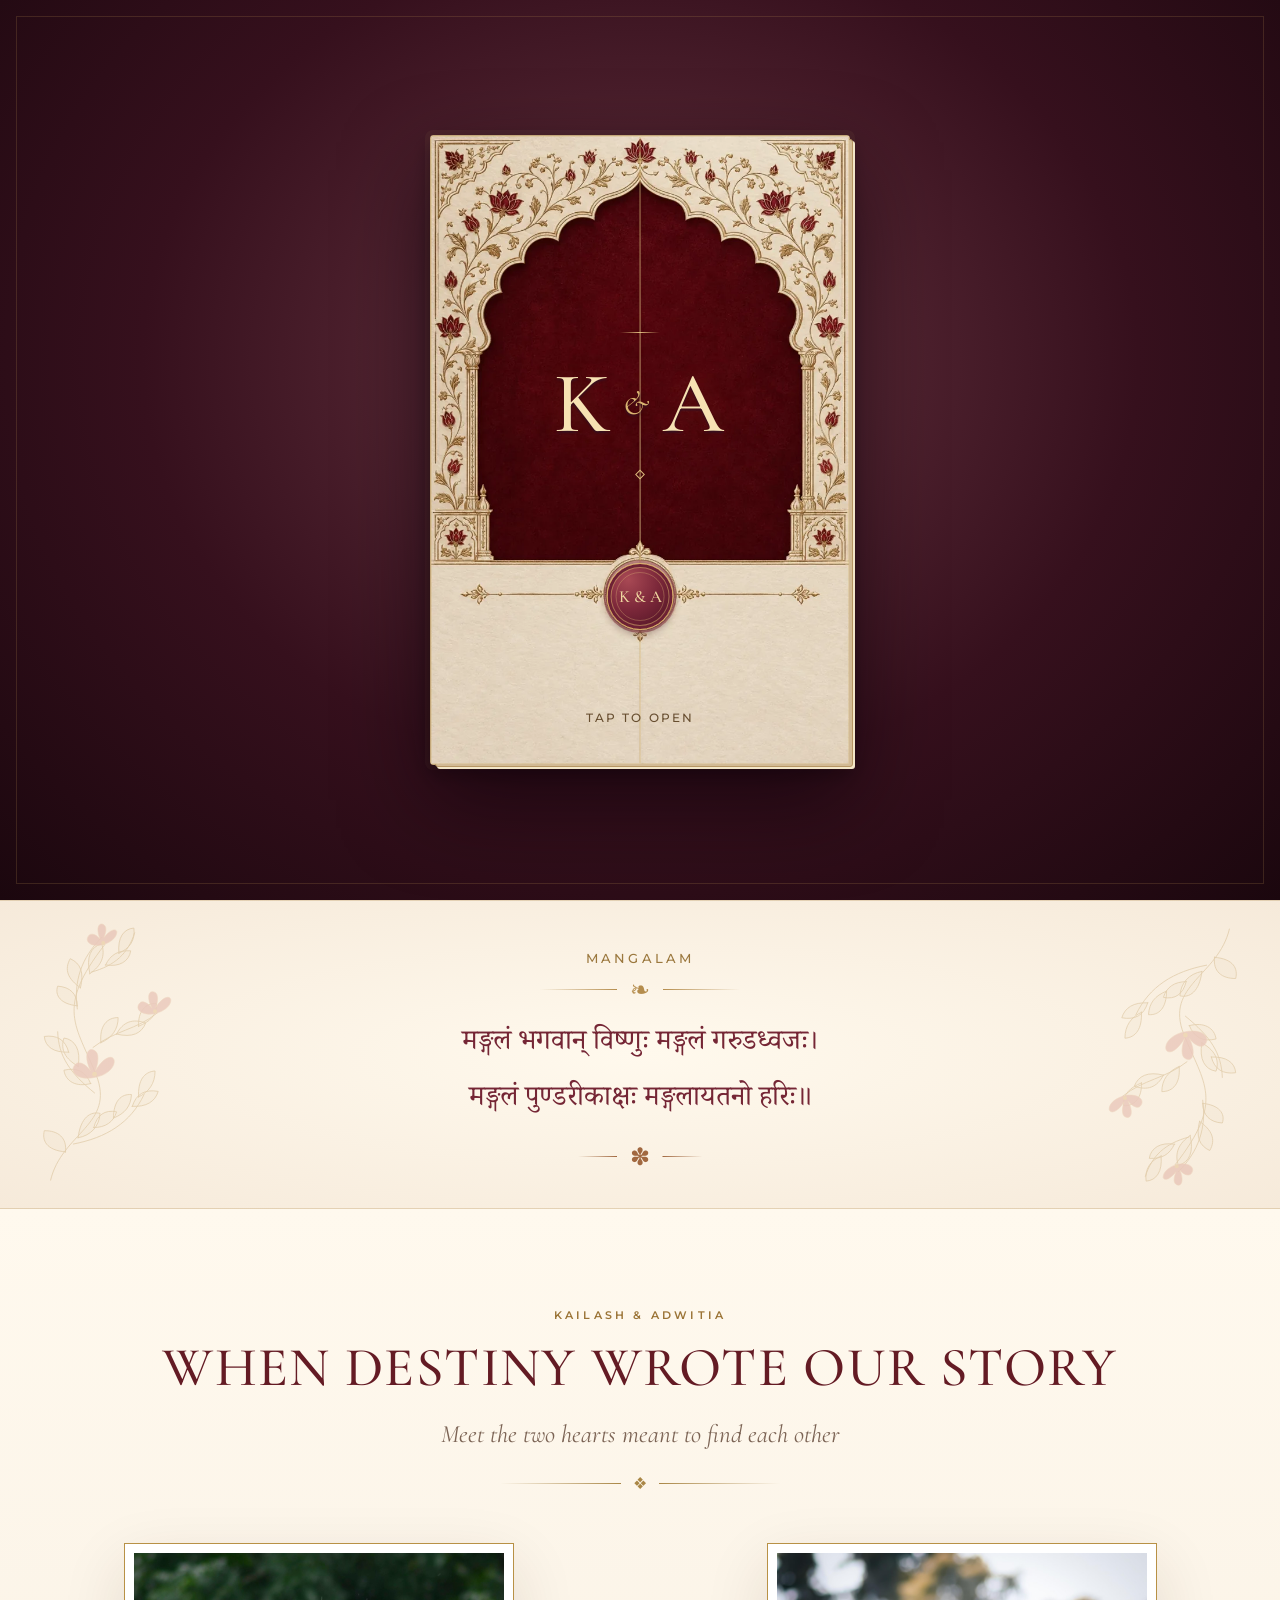
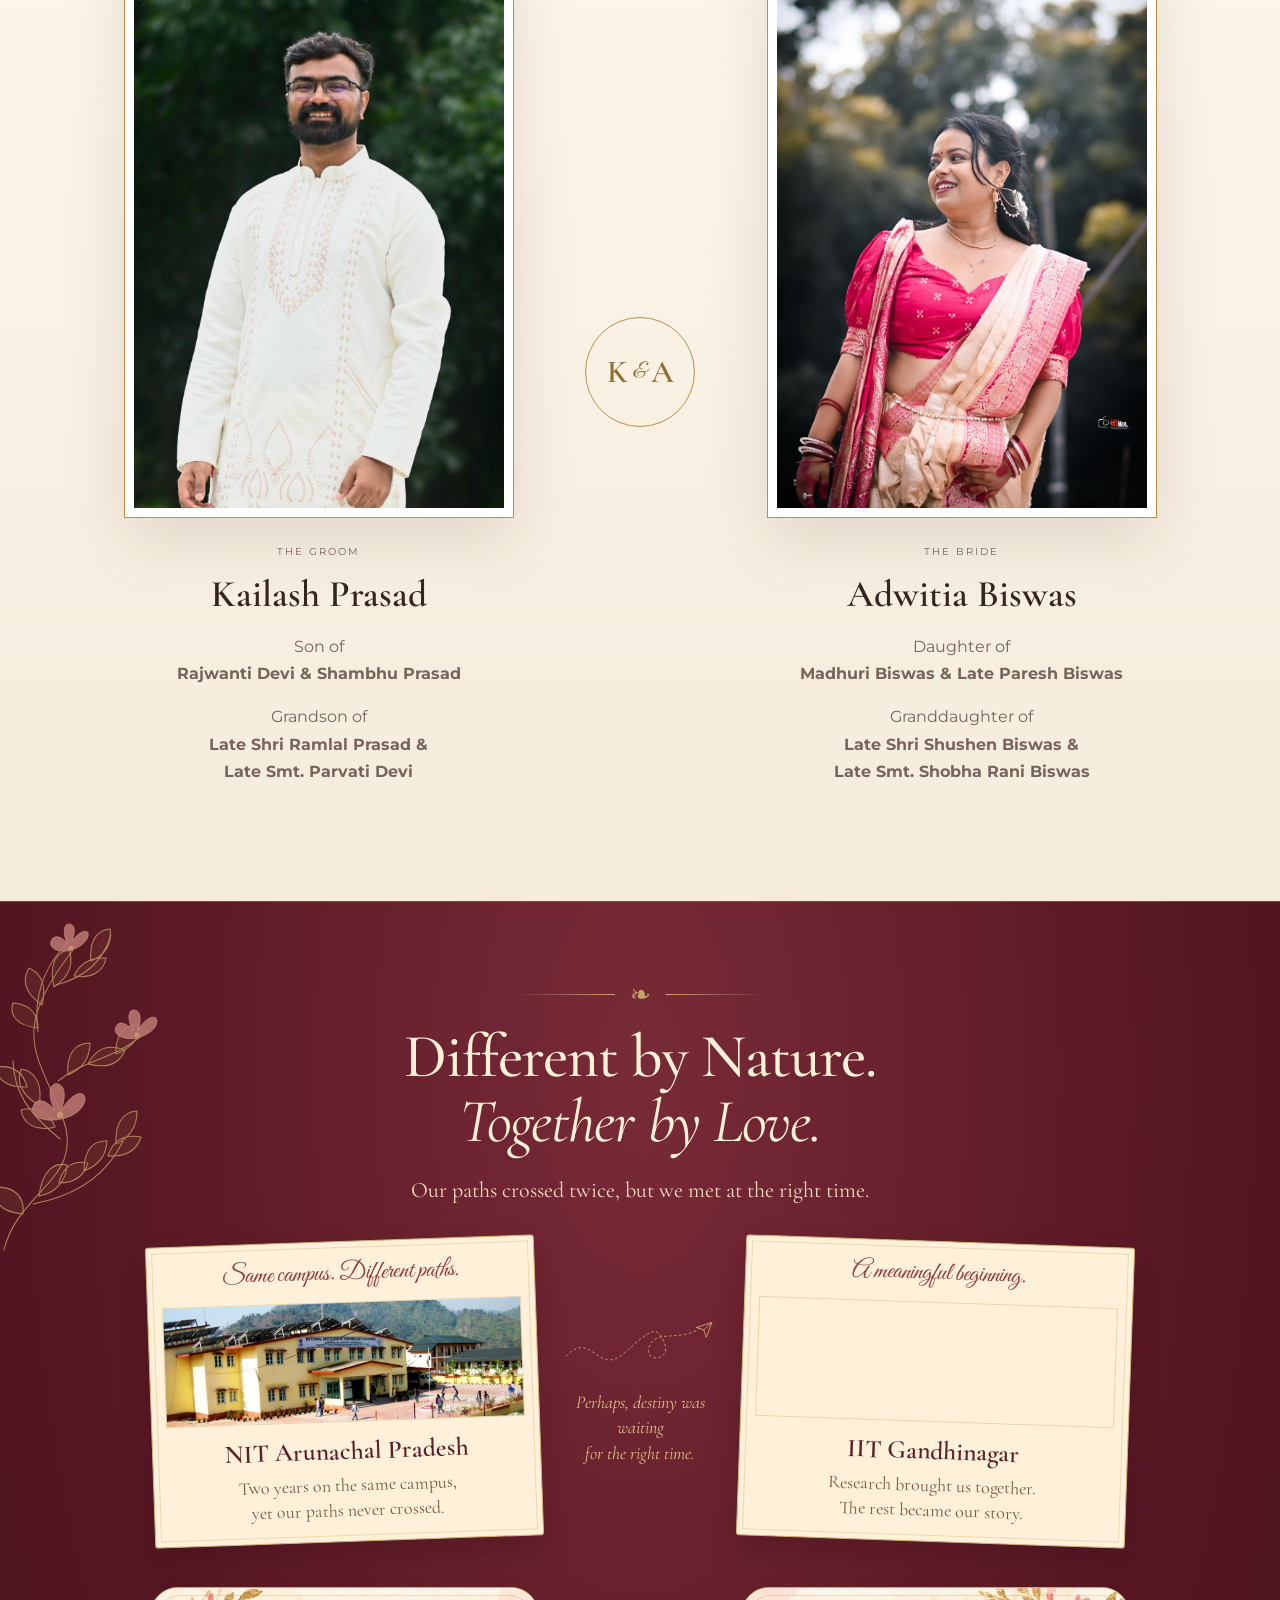
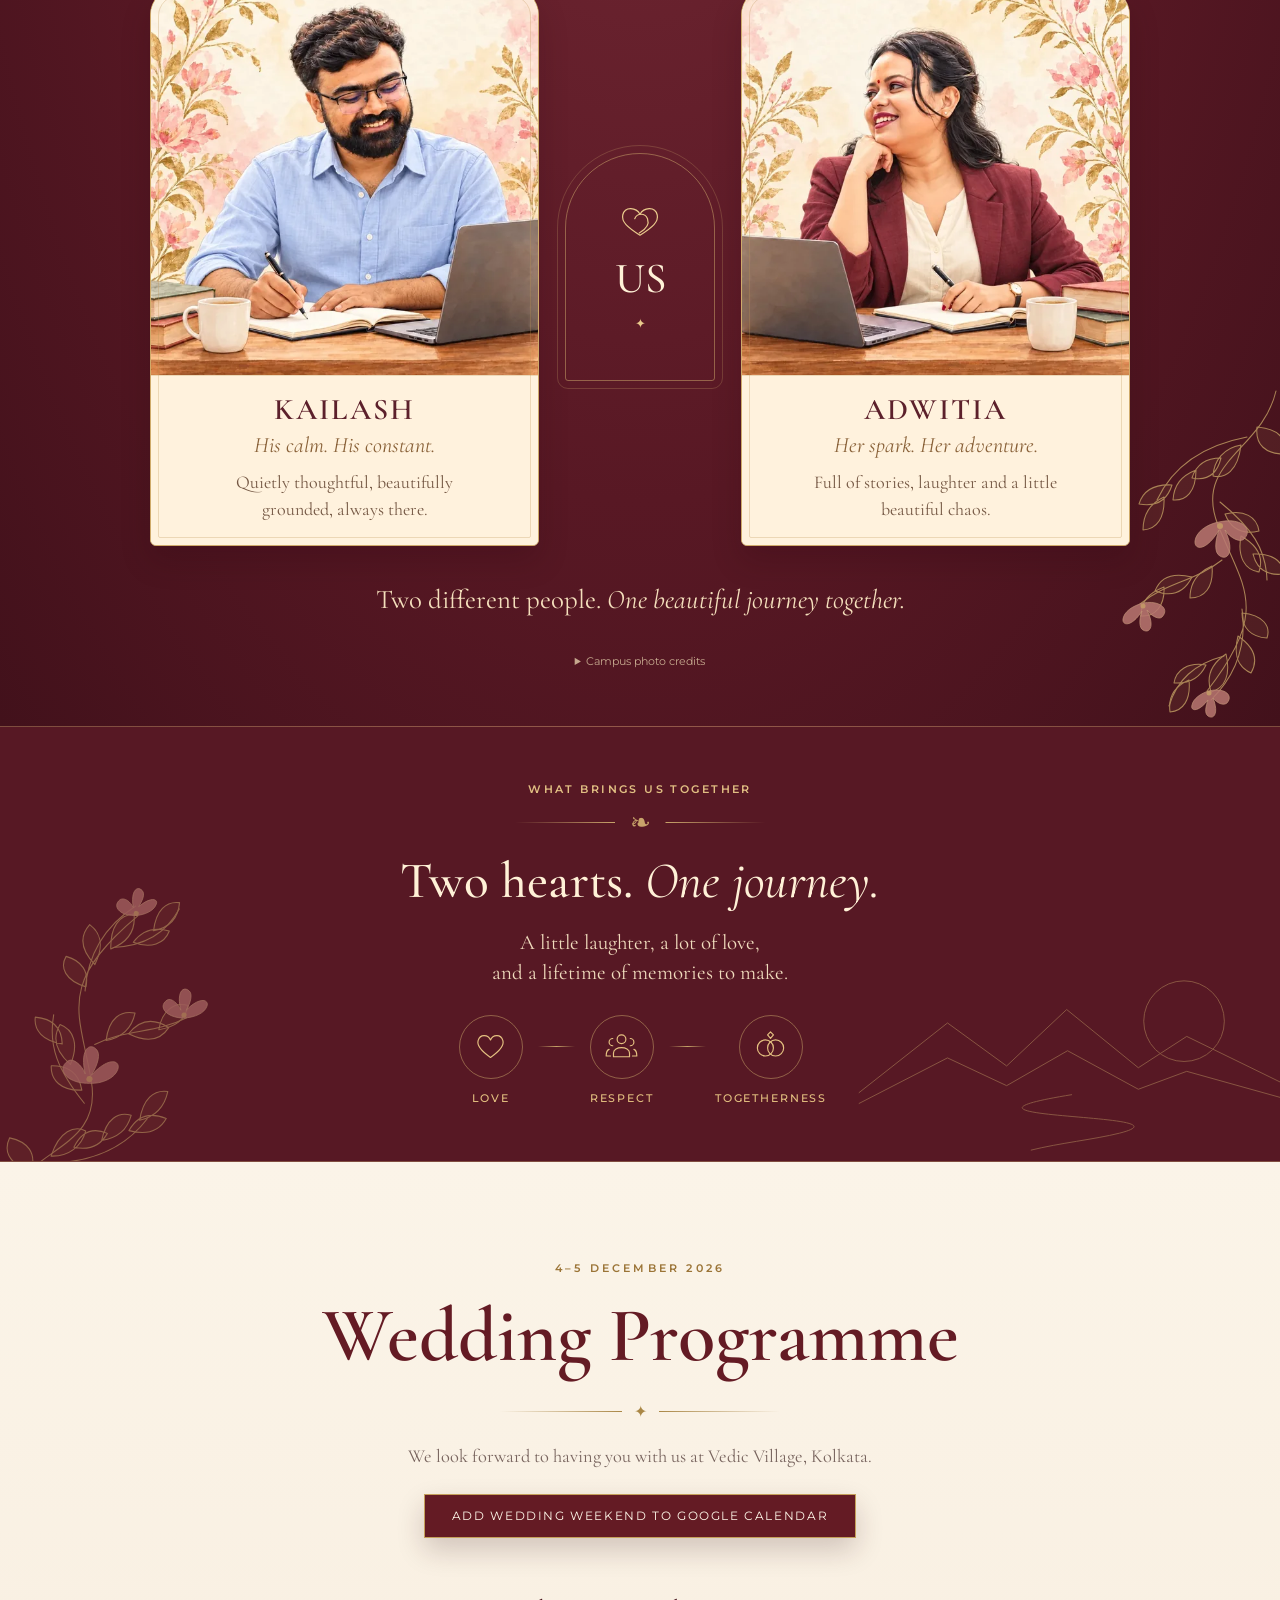
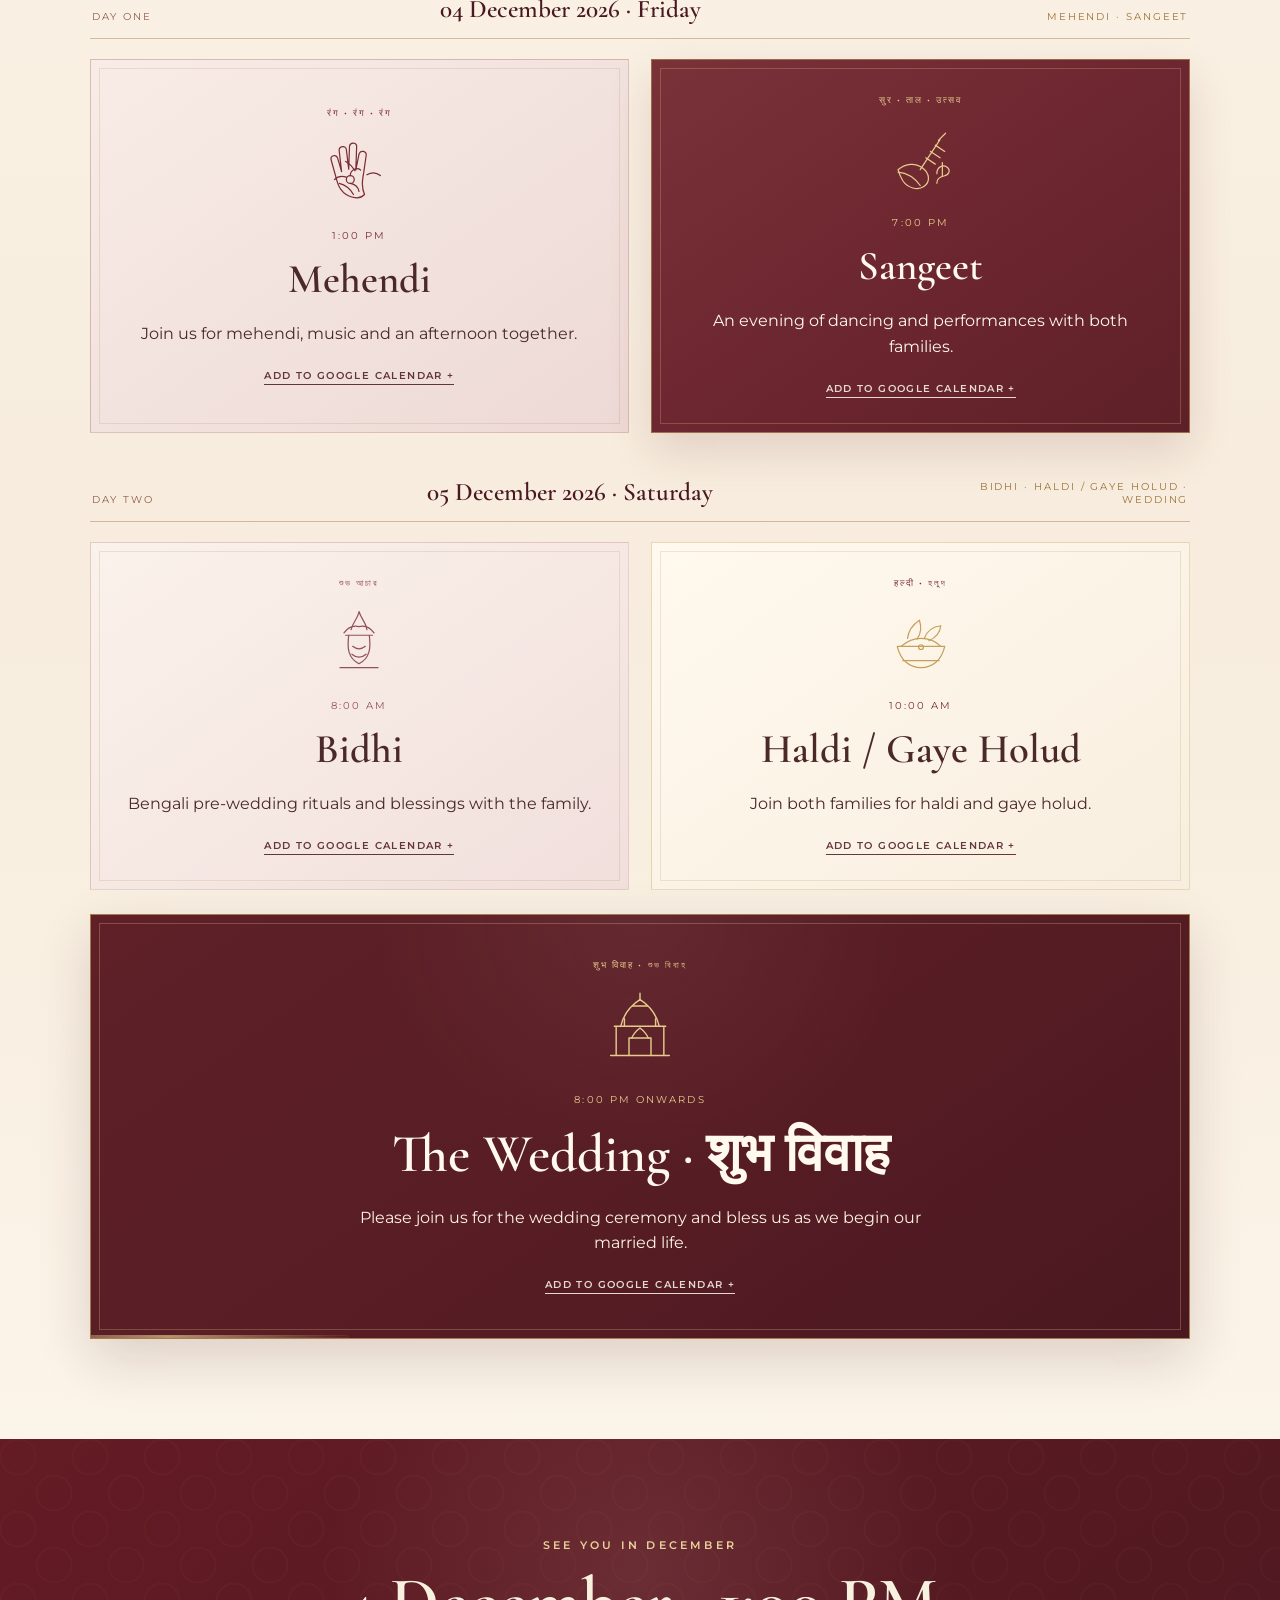
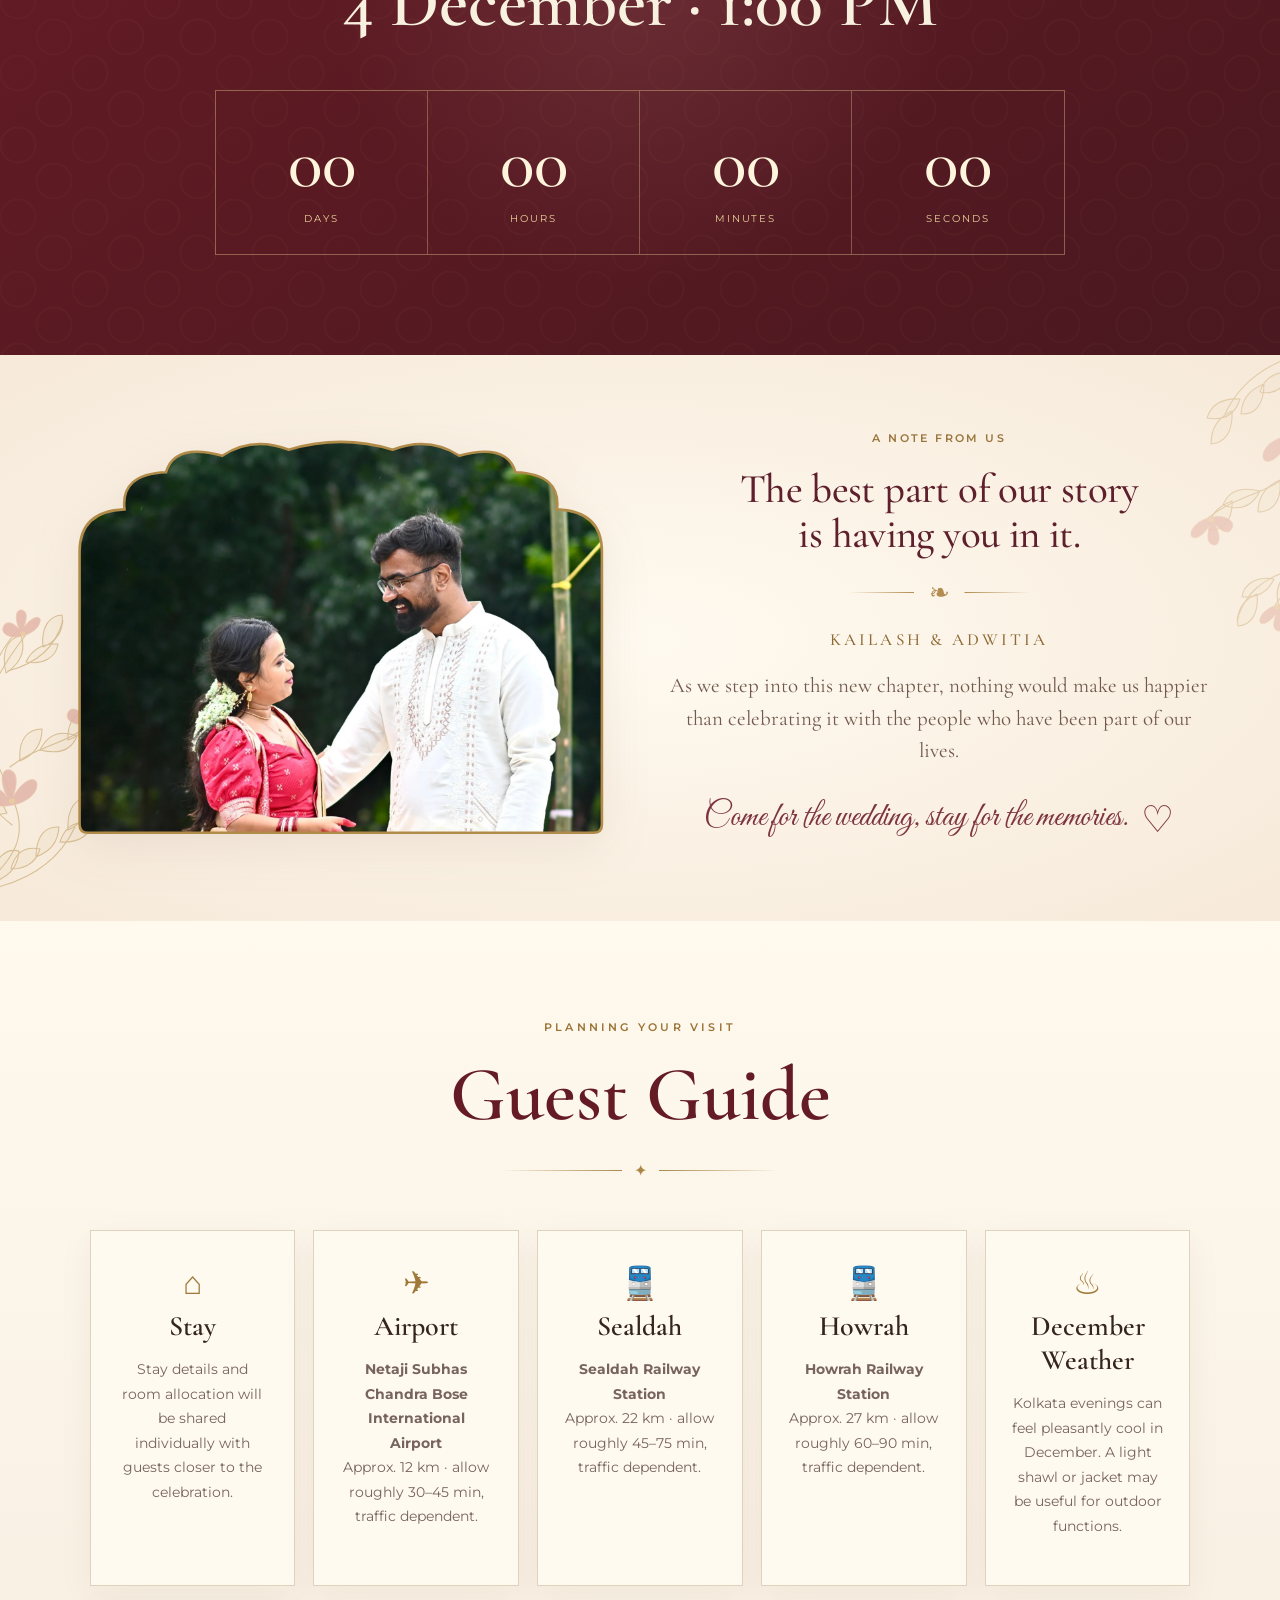
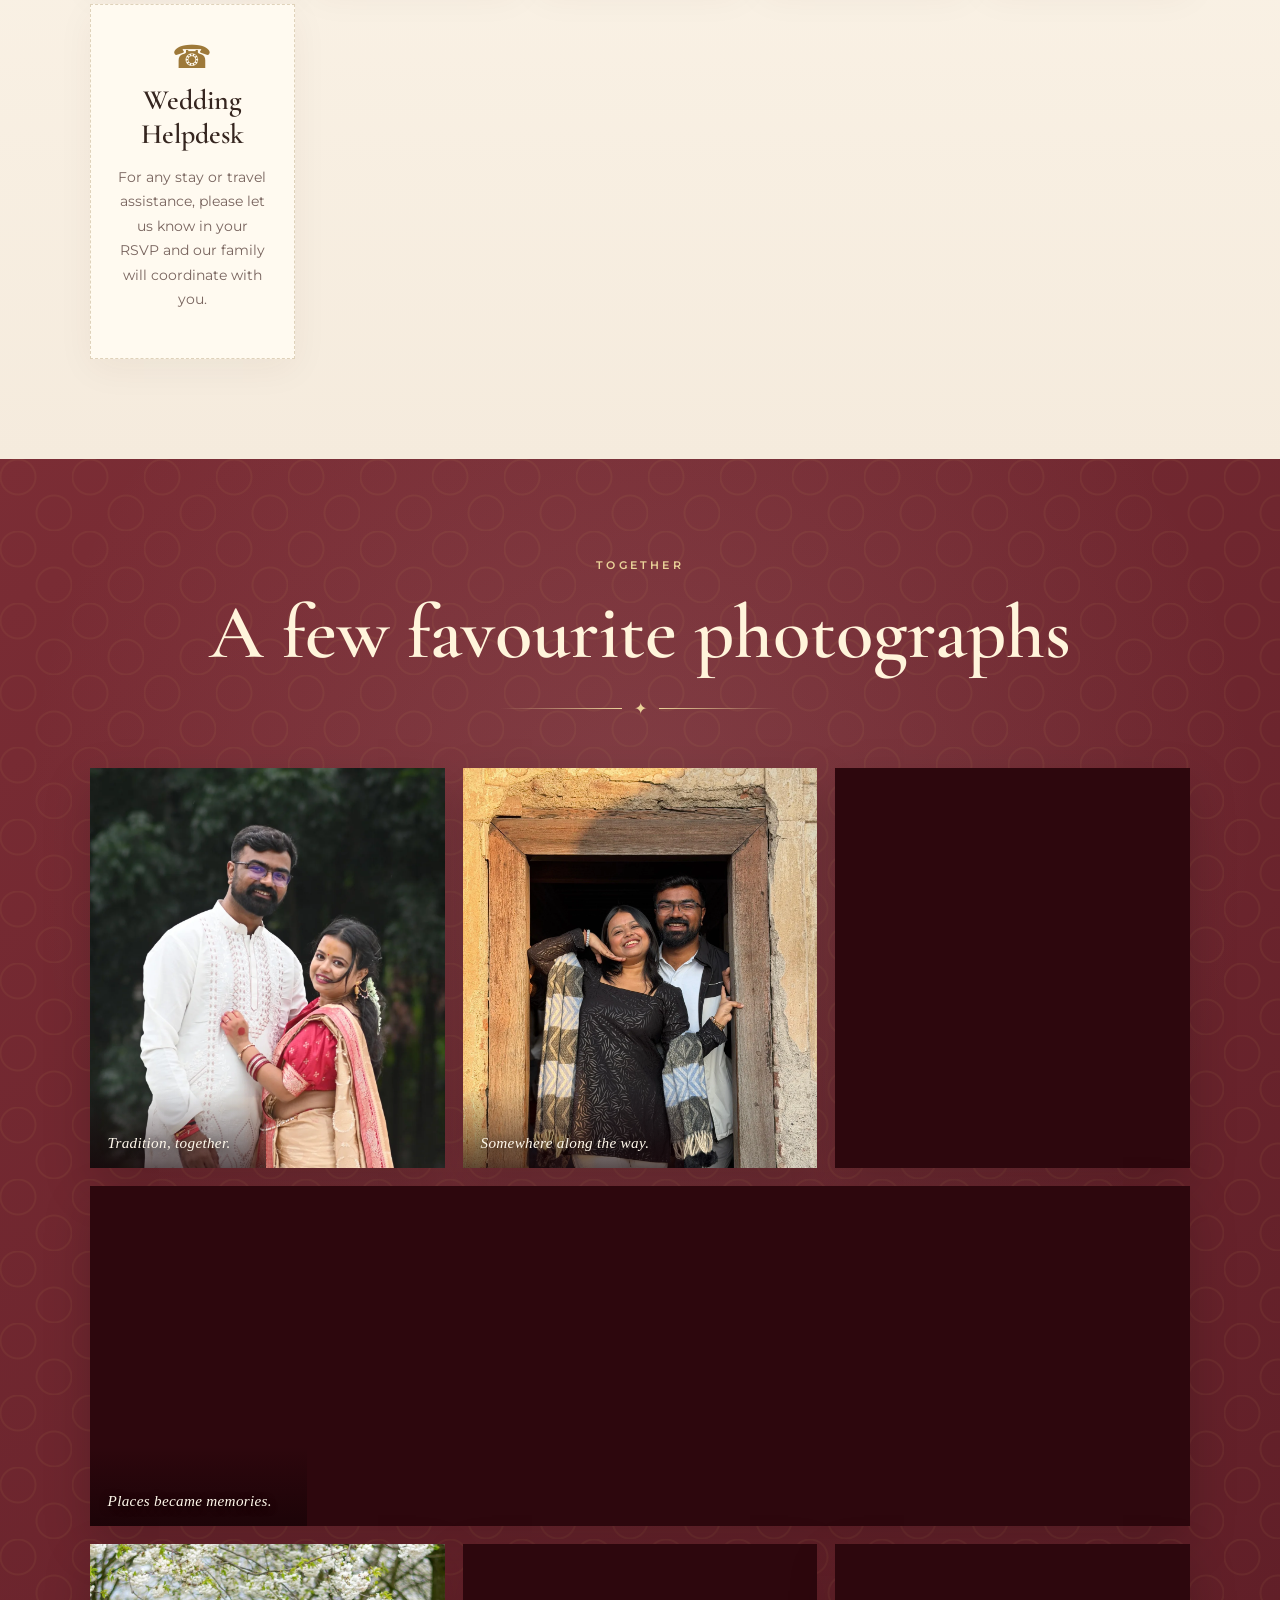
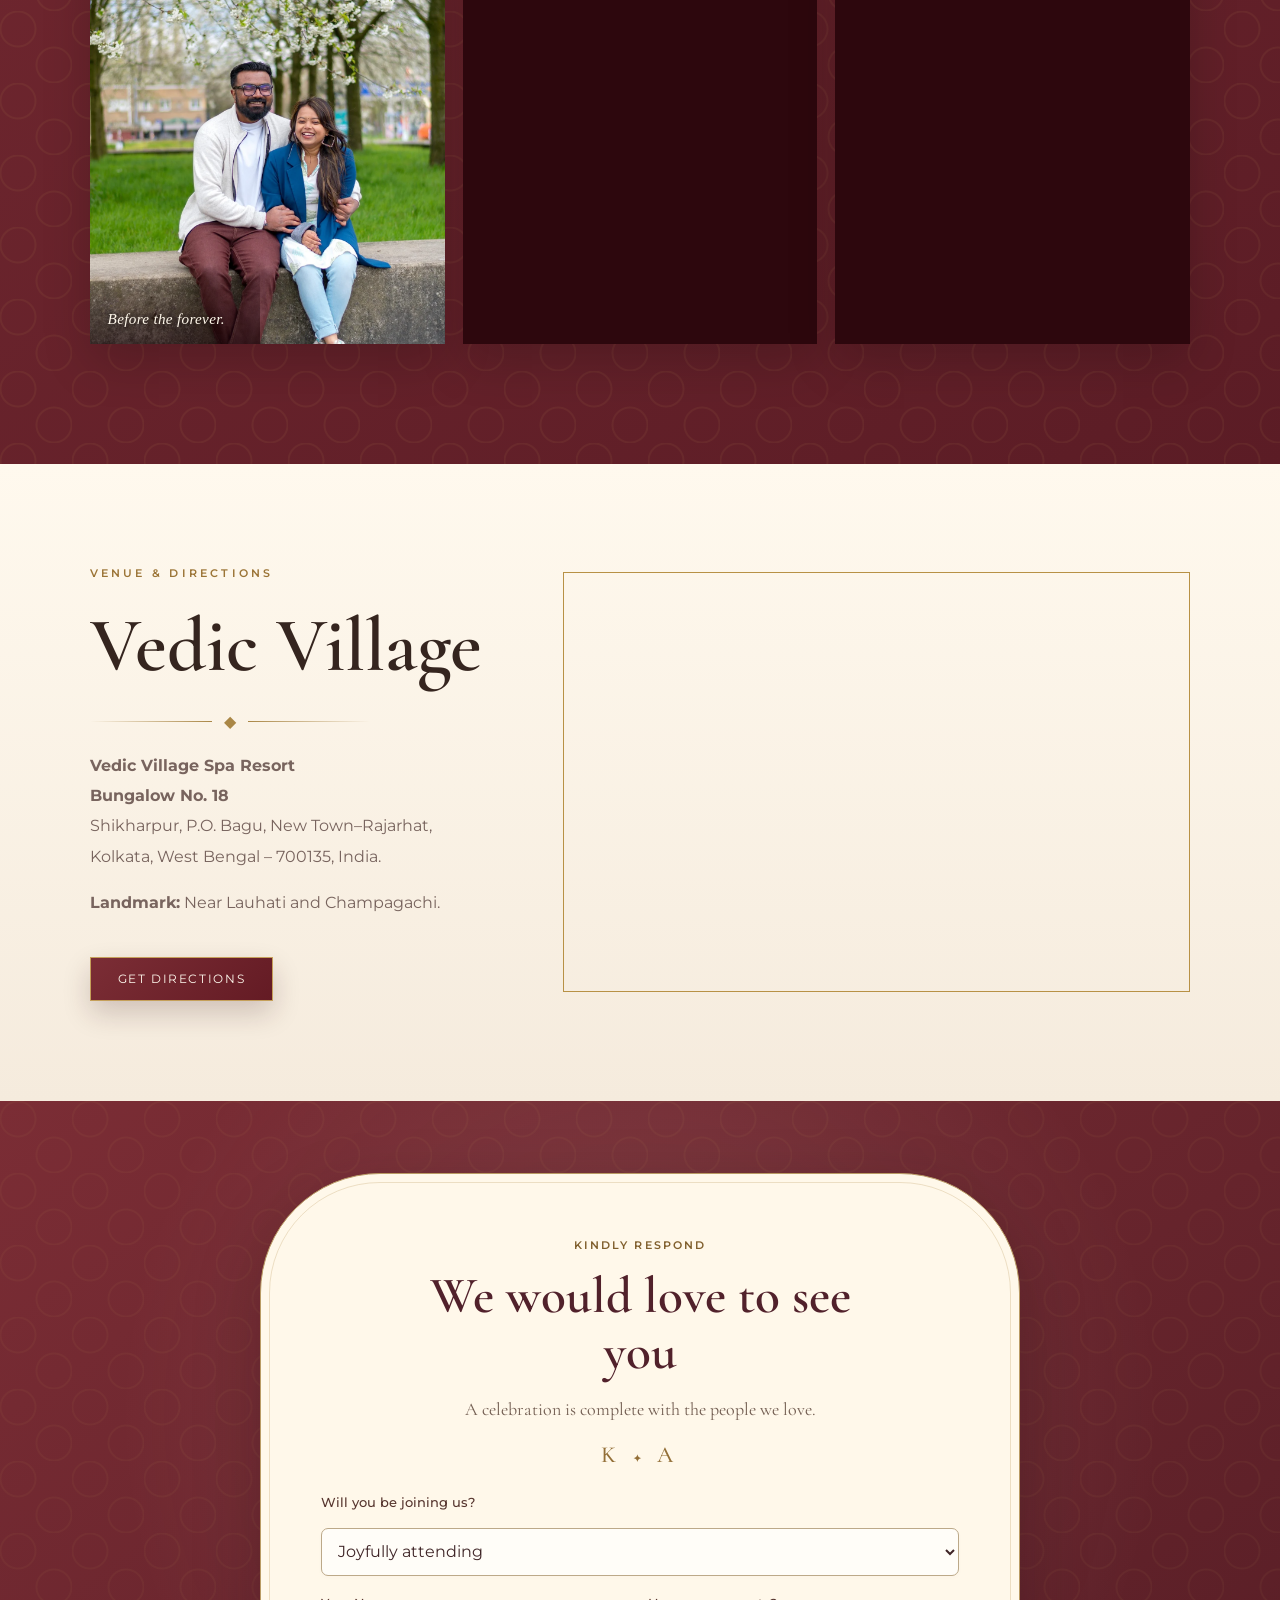
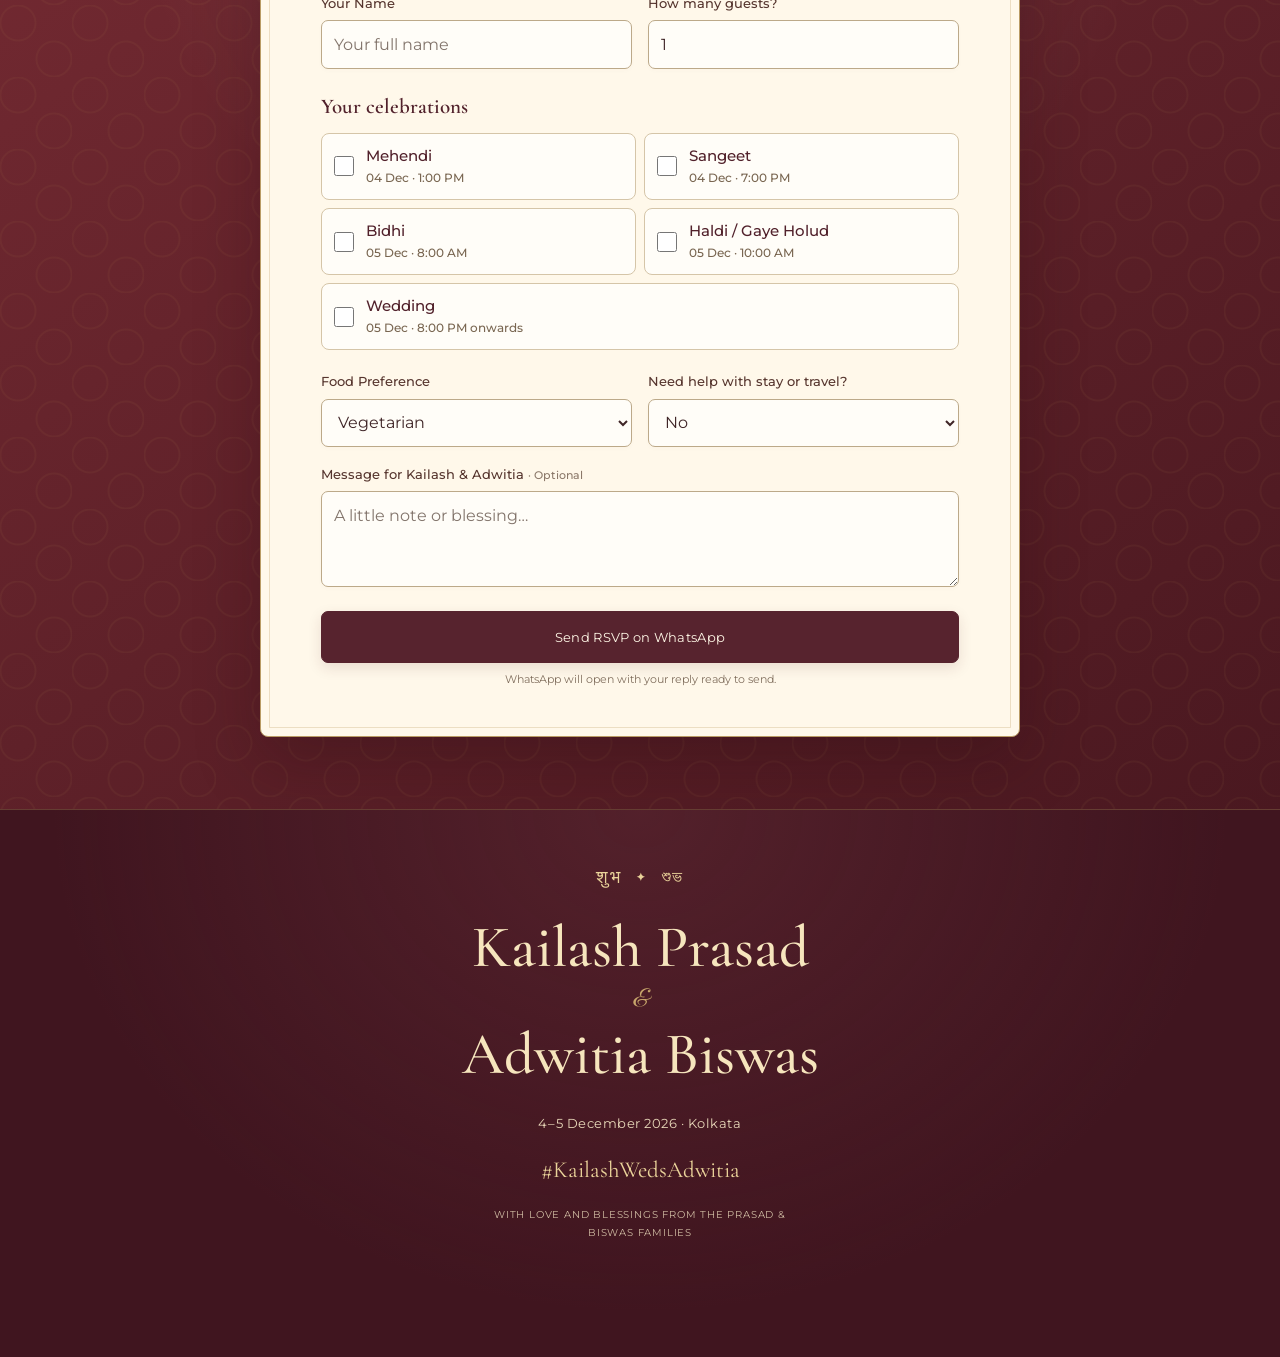
==== commit d513f9b6: "Add three new couple photos and replace the similar travel photo in both galleries" ====
--- a/groom/index.html
+++ b/groom/index.html
@@ -7,7 +7,7 @@
 <meta content="#641B24" name="theme-color"/>
 <meta content="A royal Bihar–Bengal wedding celebration at Vedic Village, Kolkata · 4–5 December 2026." name="description"/>
 <title>Kailash &amp; Adwitia · 4–5 December 2026 · Vedic Village, Kolkata</title>
-<link href="styles.css?v=speed1" rel="stylesheet"/>
+<link href="styles.css?v=gallery7" rel="stylesheet"/>
 <meta content="website" property="og:type"/><meta content="Kailash &amp; Adwitia" property="og:title"/><meta content="4–5 December 2026 · Vedic Village, Kolkata" property="og:description"/><meta content="https://kailashprasad.com/wedding-invitation/groom/" property="og:url"/><meta content="https://kailashprasad.com/wedding-invitation/groom/assets/wedding-preview-groom-v1.jpg" property="og:image"/><meta content="Kailash &amp; Adwitia — 4–5 December 2026 — Vedic Village, Kolkata" property="og:image:alt"/><meta content="summary_large_image" name="twitter:card"/><meta content="Kailash &amp; Adwitia · 4–5 December 2026" name="twitter:title"/><meta content="From Champaran to Bengal, with love — Vedic Village, Kolkata." name="twitter:description"/><meta content="https://kailashprasad.com/wedding-invitation/groom/assets/wedding-preview-groom-v1.jpg" name="twitter:image"/><link href="https://kailashprasad.com/wedding-invitation/groom/" rel="canonical"/><link href="assets/favicon.svg?v=ka2" rel="icon" type="image/svg+xml"/><link fetchpriority="low" as="image" href="assets/fast/palace-desktop.webp" media="(min-width: 901px), (orientation: landscape)" rel="preload" type="image/webp"/><link fetchpriority="low" as="image" href="assets/fast/palace-mobile.webp" media="(max-width: 900px) and (orientation: portrait)" rel="preload" type="image/webp"/><meta content="https://kailashprasad.com/wedding-invitation/groom/assets/wedding-preview-groom-v1.jpg" property="og:image:secure_url"/><meta content="image/jpeg" property="og:image:type"/><meta content="1080" property="og:image:width"/><meta content="1080" property="og:image:height"/><link rel="stylesheet" href="wow.css?v=groom-first2"/><link rel="preload" as="image" fetchpriority="high" href="assets/fast/cover.webp"/><link href="destiny.css?v=speed1" rel="stylesheet"/><link href="welcome.css?v=two-lines1" rel="stylesheet"/><noscript><style>body.locked{overflow:auto}.gate{display:none!important}body.locked .page-music-toggle{display:none!important}.reveal-on-scroll{opacity:1;transform:none}</style></noscript><link rel="preload" as="font" href="assets/fast/invitation-serif.woff2" type="font/woff2" crossorigin="anonymous"/></head>
 <body class="locked cover-closed"><a class="skip-link" href="#page">Skip to invitation</a><div aria-hidden="true" id="petals"></div>
 <button aria-label="Play background music" class="page-music-toggle" id="pageMusicToggle" type="button">♪ Play Music</button><audio id="bgMusic" loop="" preload="none" playsinline="">
@@ -174,12 +174,14 @@
 </section>
 <section class="gallery section" id="gallery">
 <div class="section-heading light reveal-on-scroll"><p class="eyebrow">Together</p><h2>A few favourite photographs</h2><div class="gold-divider"><span>✦</span></div></div>
-<div class="editorial-gallery reveal-on-scroll">
+<div class="editorial-gallery expanded-gallery reveal-on-scroll">
 <button class="gallery-item gallery-hero"><img alt="Kailash and Adwitia together in traditional attire" decoding="async" loading="lazy" src="assets/gallery/traditional-portrait.webp"/><span>Tradition, together.</span></button>
 <button class="gallery-item gallery-door"><img alt="Kailash and Adwitia sharing a cheerful doorway moment" decoding="async" loading="lazy" src="assets/gallery/doorway-moment.webp"/><span>Somewhere along the way.</span></button>
 <button class="gallery-item gallery-candid"><img alt="A candid moment between Kailash and Adwitia in traditional attire" decoding="async" loading="lazy" src="assets/gallery/traditional-candid.webp"/></button>
-<button class="gallery-item gallery-travel"><img alt="Kailash and Adwitia together on a memorable trip" decoding="async" loading="lazy" src="assets/gallery/travel-selfie.webp"/><span>Places became memories.</span></button>
+<button class="gallery-item gallery-travel"><img alt="Kailash and Adwitia together beside a river on their travels" decoding="async" loading="lazy" src="assets/gallery/riverside-trip-v1.webp"/><span>Places became memories.</span></button>
 <button class="gallery-item gallery-spring"><img alt="Kailash and Adwitia laughing together beneath spring blossoms" decoding="async" loading="lazy" src="assets/gallery/spring-laugh.webp"/><span>Before the forever.</span></button>
+<button class="gallery-item gallery-cafe"><img alt="Kailash and Adwitia smiling together in a cosy cafe" decoding="async" loading="lazy" width="1200" height="1600" src="assets/gallery/cafe-moment-v1.webp"/></button>
+<button class="gallery-item gallery-sunshine"><img alt="Kailash and Adwitia in yellow traditional attire beside palm trees" decoding="async" loading="lazy" width="1200" height="1600" src="assets/gallery/sunshine-together-v1.webp"/></button>
 </div>
 </section>
 <section class="venue section ivory" id="venue">
--- a/groom/styles.css
+++ b/groom/styles.css
@@ -689,3 +689,36 @@
 /* Traditional invocation and family invitation additions. Original artwork and theme retained. */
 .family-invitation{margin:22px auto 30px;max-width:650px;color:#fff2da}.family-invitation p{font:500 clamp(1.2rem,3vw,1.6rem)/1.5 "Cormorant Garamond",serif;margin:6px 0}.family-invitation span{font-size:14px;line-height:1.7}.hero{padding-top:90px;padding-bottom:75px}.blessing{text-align:center;padding:55px 22px;background:linear-gradient(145deg,#661221,#32050c);color:#fff4db;border-top:1px solid #a58148;border-bottom:1px solid #a58148}.shloka{font:400 clamp(1.15rem,3vw,2rem)/2 "Noto Serif Devanagari",serif;margin:18px auto}.blessing-meaning{font:italic 17px/1.8 "Cormorant Garamond",Georgia,serif;max-width:650px;margin:0 auto;color:#efdfc0}.gate .heritage-mark,.gate .eyebrow{font-family:"Noto Serif Devanagari","Noto Serif Bengali",serif;letter-spacing:.02em}.attendance-label{display:flex;flex-direction:column;gap:8px;margin-bottom:20px}.events .section-heading>.royal-btn{background:#641b24;color:#fff8e9}.story-year{font-size:1.25rem}.gate-content{max-height:100svh;overflow-y:auto}.gate .heritage-mark{margin-top:10px}input:disabled,select:disabled{opacity:.5}@media(max-width:650px){.blessing-meaning br{display:none}.family-invitation{margin:18px auto 25px}.family-invitation span{font-size:13px}.gate h1{font-size:clamp(2.8rem,12vw,4.4rem)}.gate-content{padding-top:25px;padding-bottom:25px}.gate .eyebrow{font-size:14px}}
 
+
+/* Seven-photo gallery: six portraits around a full-width travel photograph. */
+.expanded-gallery{grid-template-columns:repeat(3,minmax(0,1fr));grid-template-rows:400px 340px 400px}
+.expanded-gallery .gallery-hero{grid-column:1;grid-row:1}
+.expanded-gallery .gallery-door{grid-column:2;grid-row:1}
+.expanded-gallery .gallery-candid{grid-column:3;grid-row:1}
+.expanded-gallery .gallery-travel{grid-column:1 / -1;grid-row:2}
+.expanded-gallery .gallery-spring{grid-column:1;grid-row:3}
+.expanded-gallery .gallery-cafe{grid-column:2;grid-row:3}
+.expanded-gallery .gallery-sunshine{grid-column:3;grid-row:3}
+.expanded-gallery .gallery-travel img{object-position:center 68%}
+.expanded-gallery .gallery-cafe img{object-position:center 58%}
+.expanded-gallery .gallery-sunshine img{object-position:center 55%}
+@media(max-width:900px){
+.expanded-gallery{grid-template-columns:repeat(2,minmax(0,1fr));grid-template-rows:380px 360px 300px 380px}
+.expanded-gallery .gallery-hero{grid-column:1;grid-row:1}
+.expanded-gallery .gallery-door{grid-column:2;grid-row:1}
+.expanded-gallery .gallery-candid{grid-column:1;grid-row:2}
+.expanded-gallery .gallery-spring{grid-column:2;grid-row:2}
+.expanded-gallery .gallery-travel{grid-column:1 / -1;grid-row:3}
+.expanded-gallery .gallery-cafe{grid-column:1;grid-row:4}
+.expanded-gallery .gallery-sunshine{grid-column:2;grid-row:4}
+}
+@media(max-width:700px){
+.expanded-gallery{grid-template-rows:310px 210px 220px 270px 270px}
+.expanded-gallery .gallery-hero{grid-column:1 / -1;grid-row:1}
+.expanded-gallery .gallery-door{grid-column:1;grid-row:2}
+.expanded-gallery .gallery-candid{grid-column:2;grid-row:2}
+.expanded-gallery .gallery-travel{grid-column:1 / -1;grid-row:3}
+.expanded-gallery .gallery-spring{grid-column:1 / -1;grid-row:4}
+.expanded-gallery .gallery-cafe{grid-column:1;grid-row:5}
+.expanded-gallery .gallery-sunshine{grid-column:2;grid-row:5}
+}
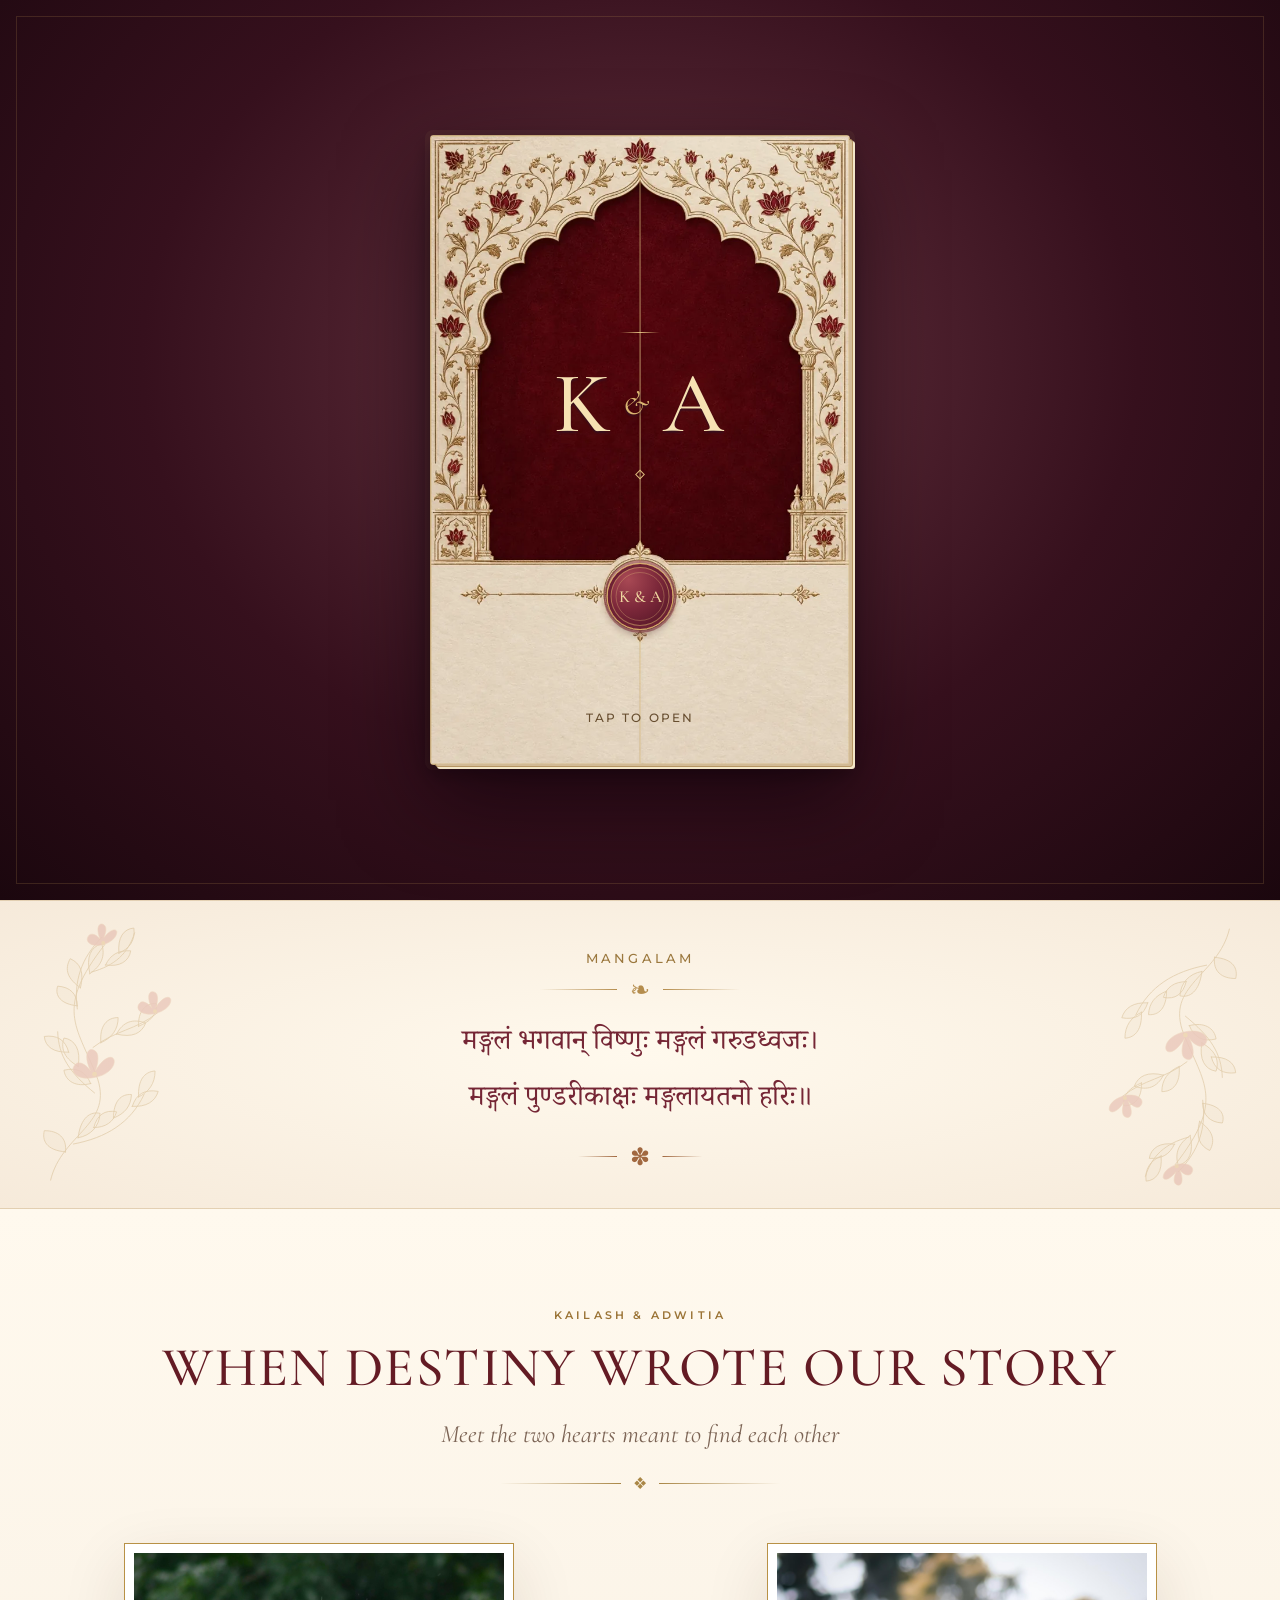
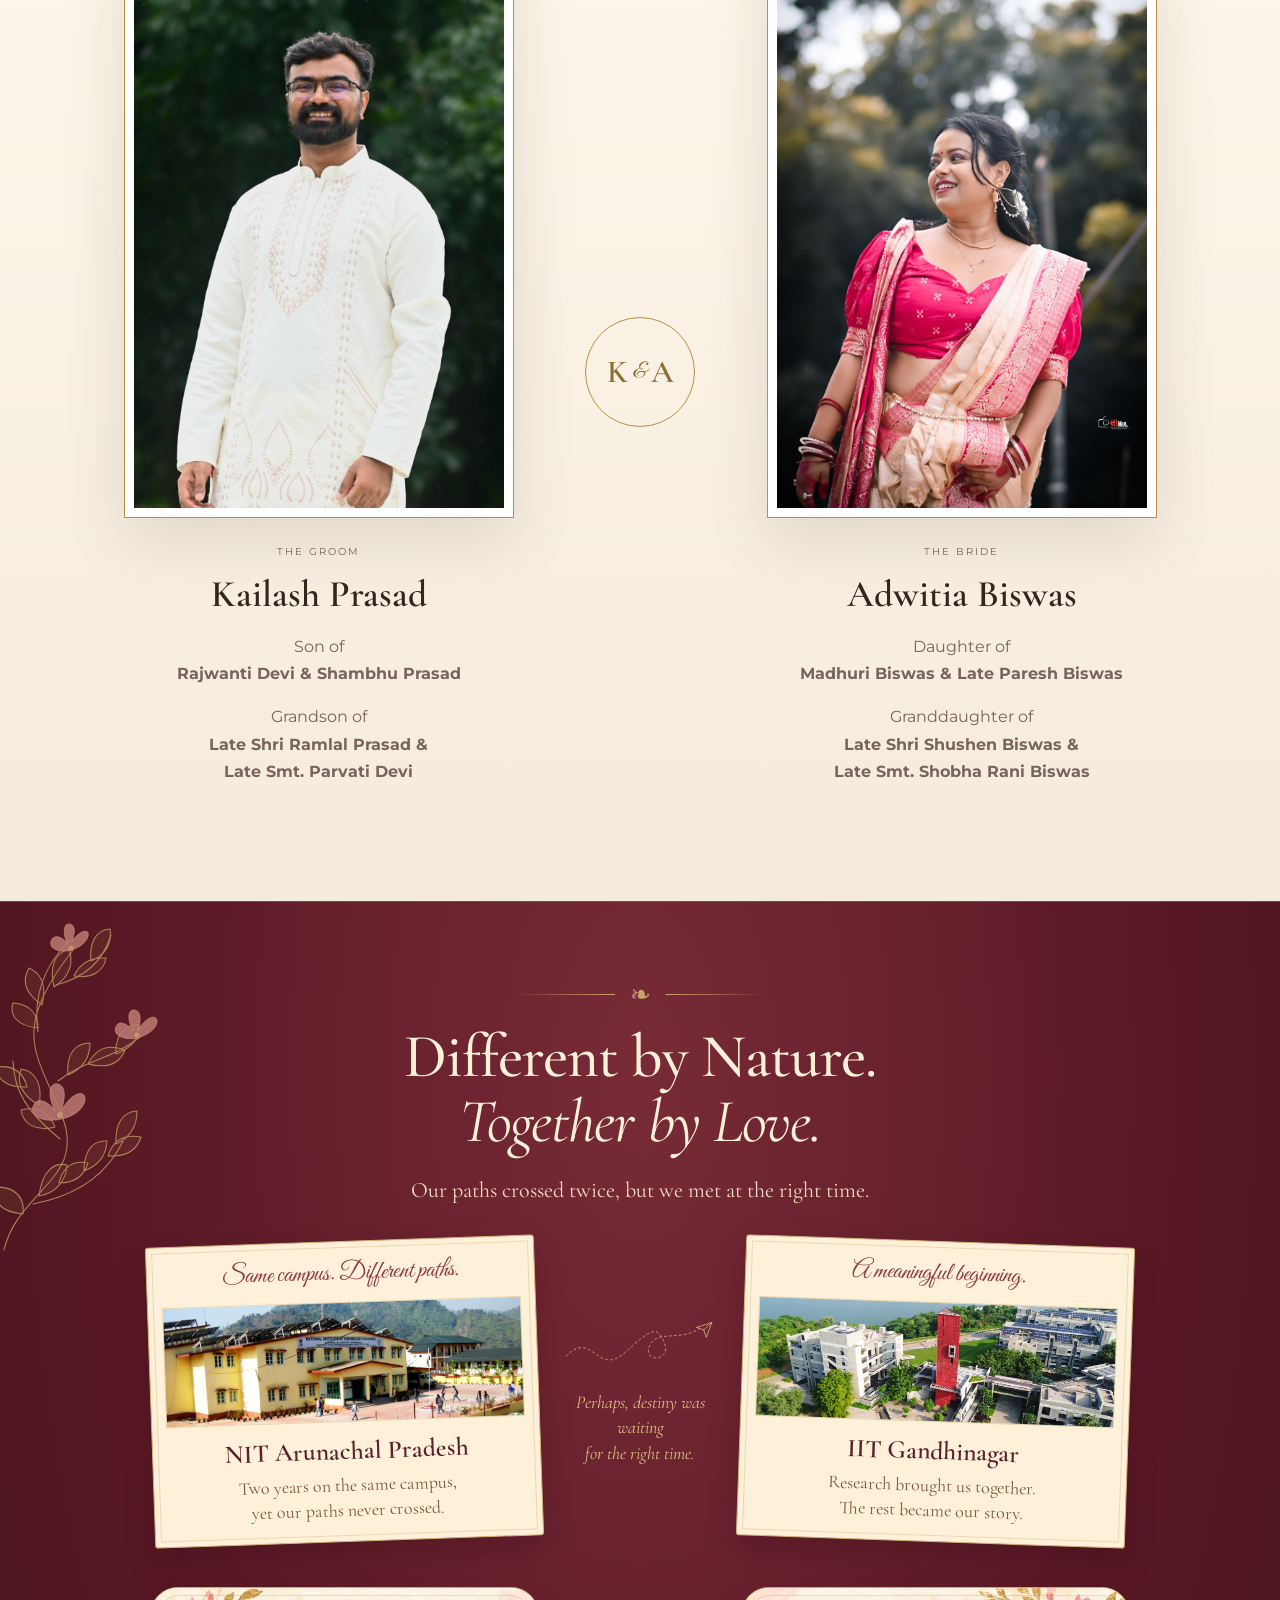
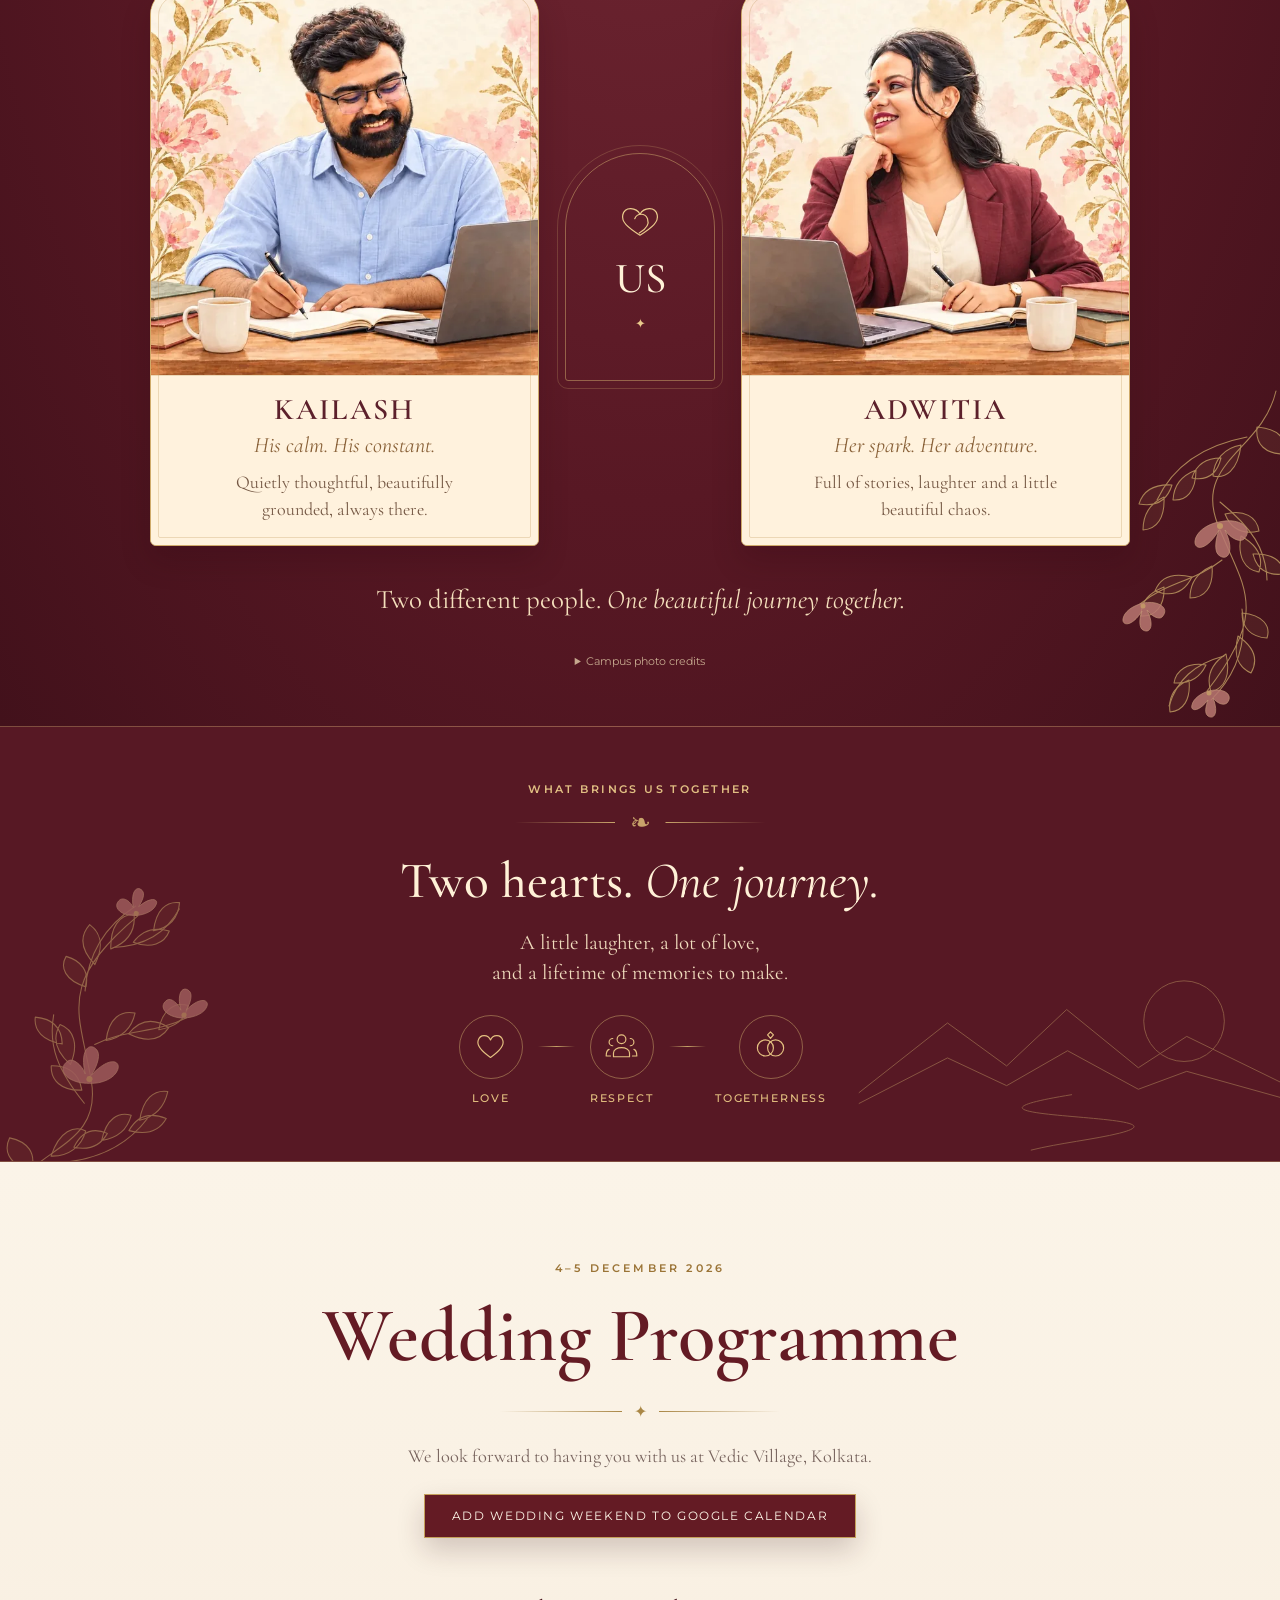
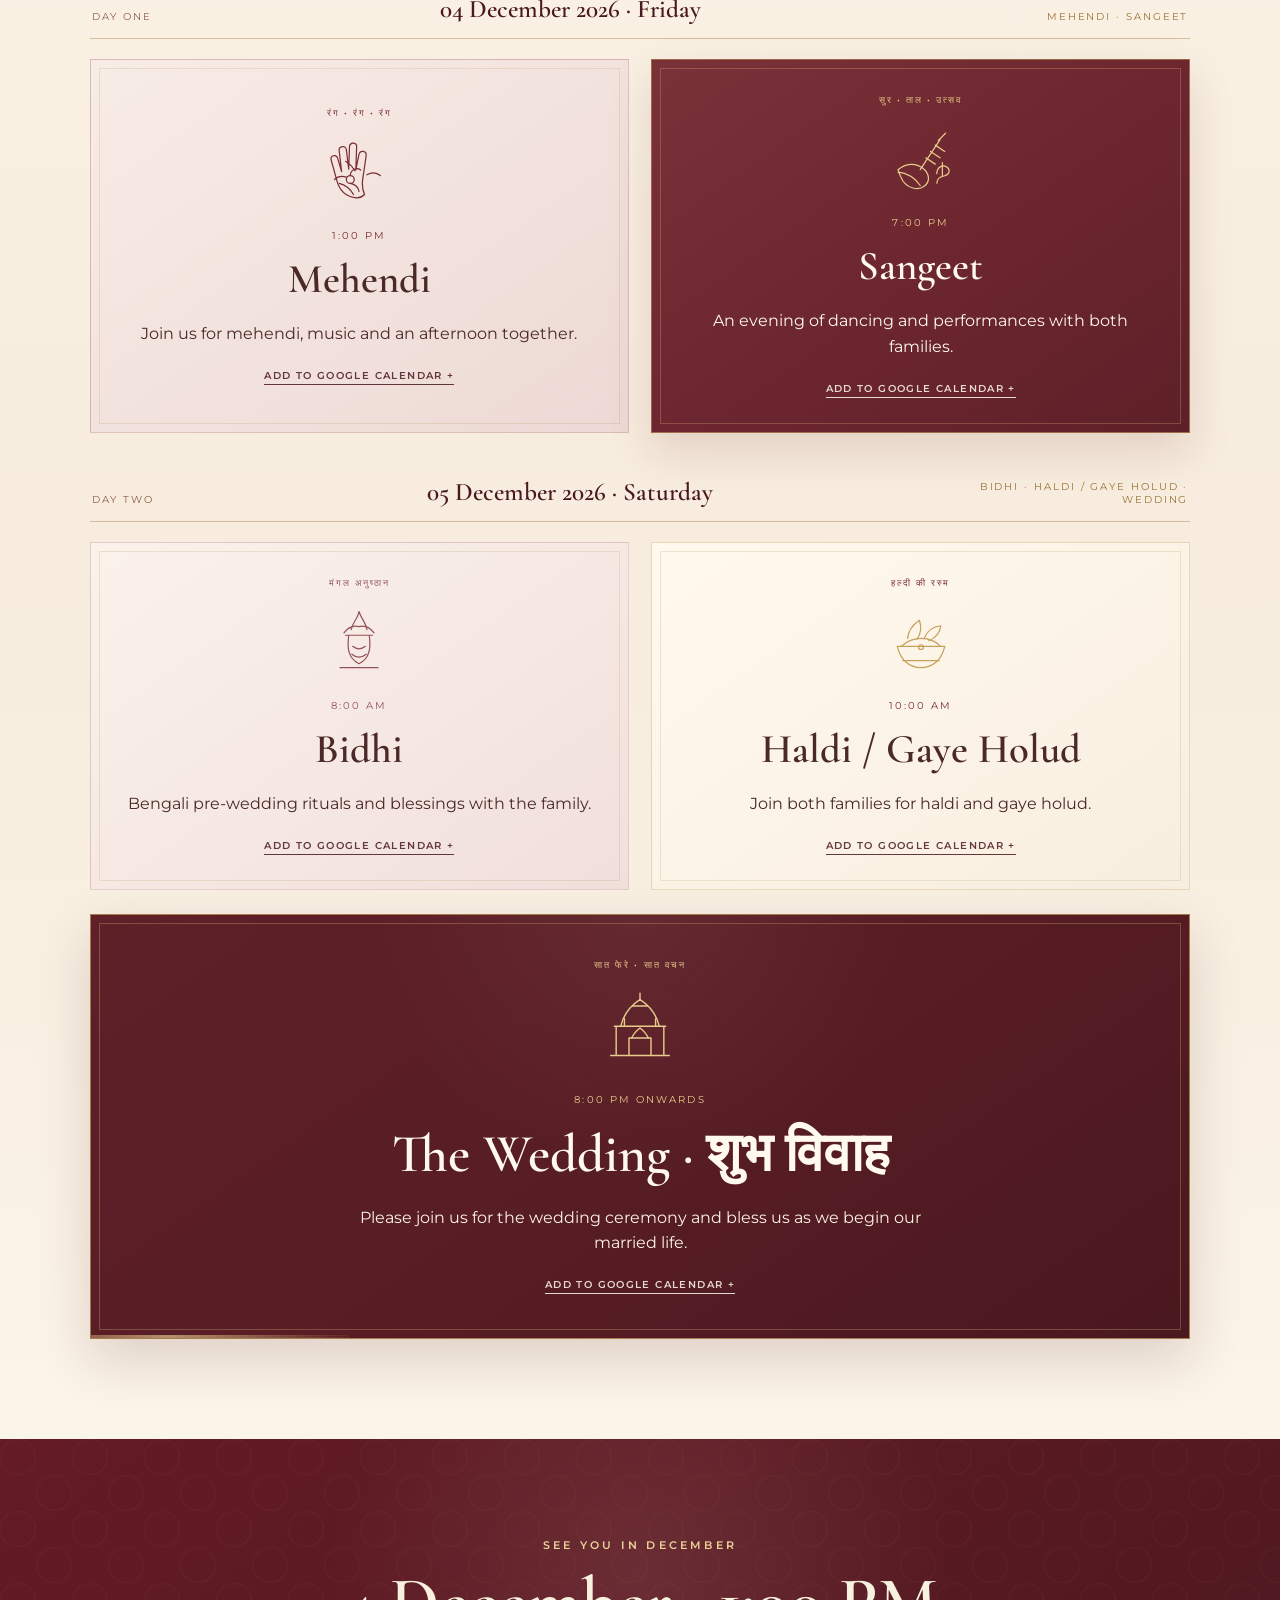
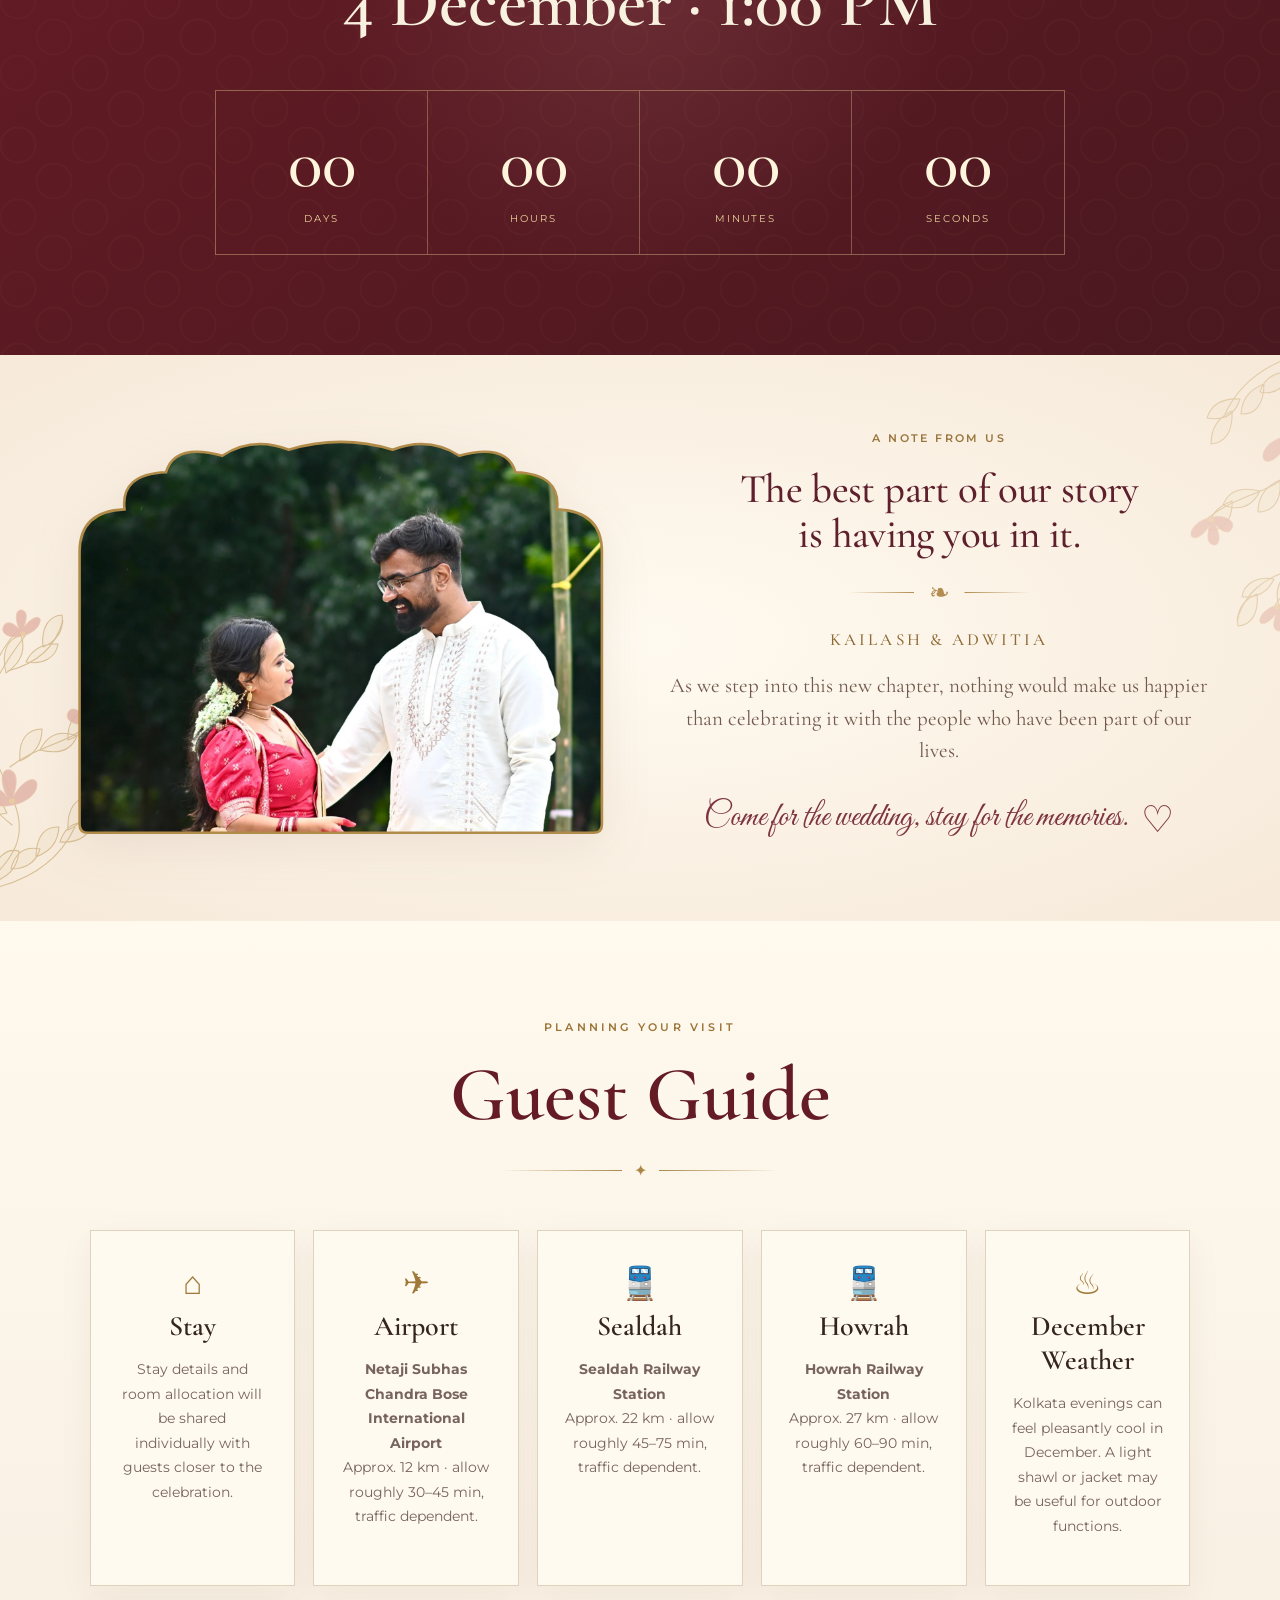
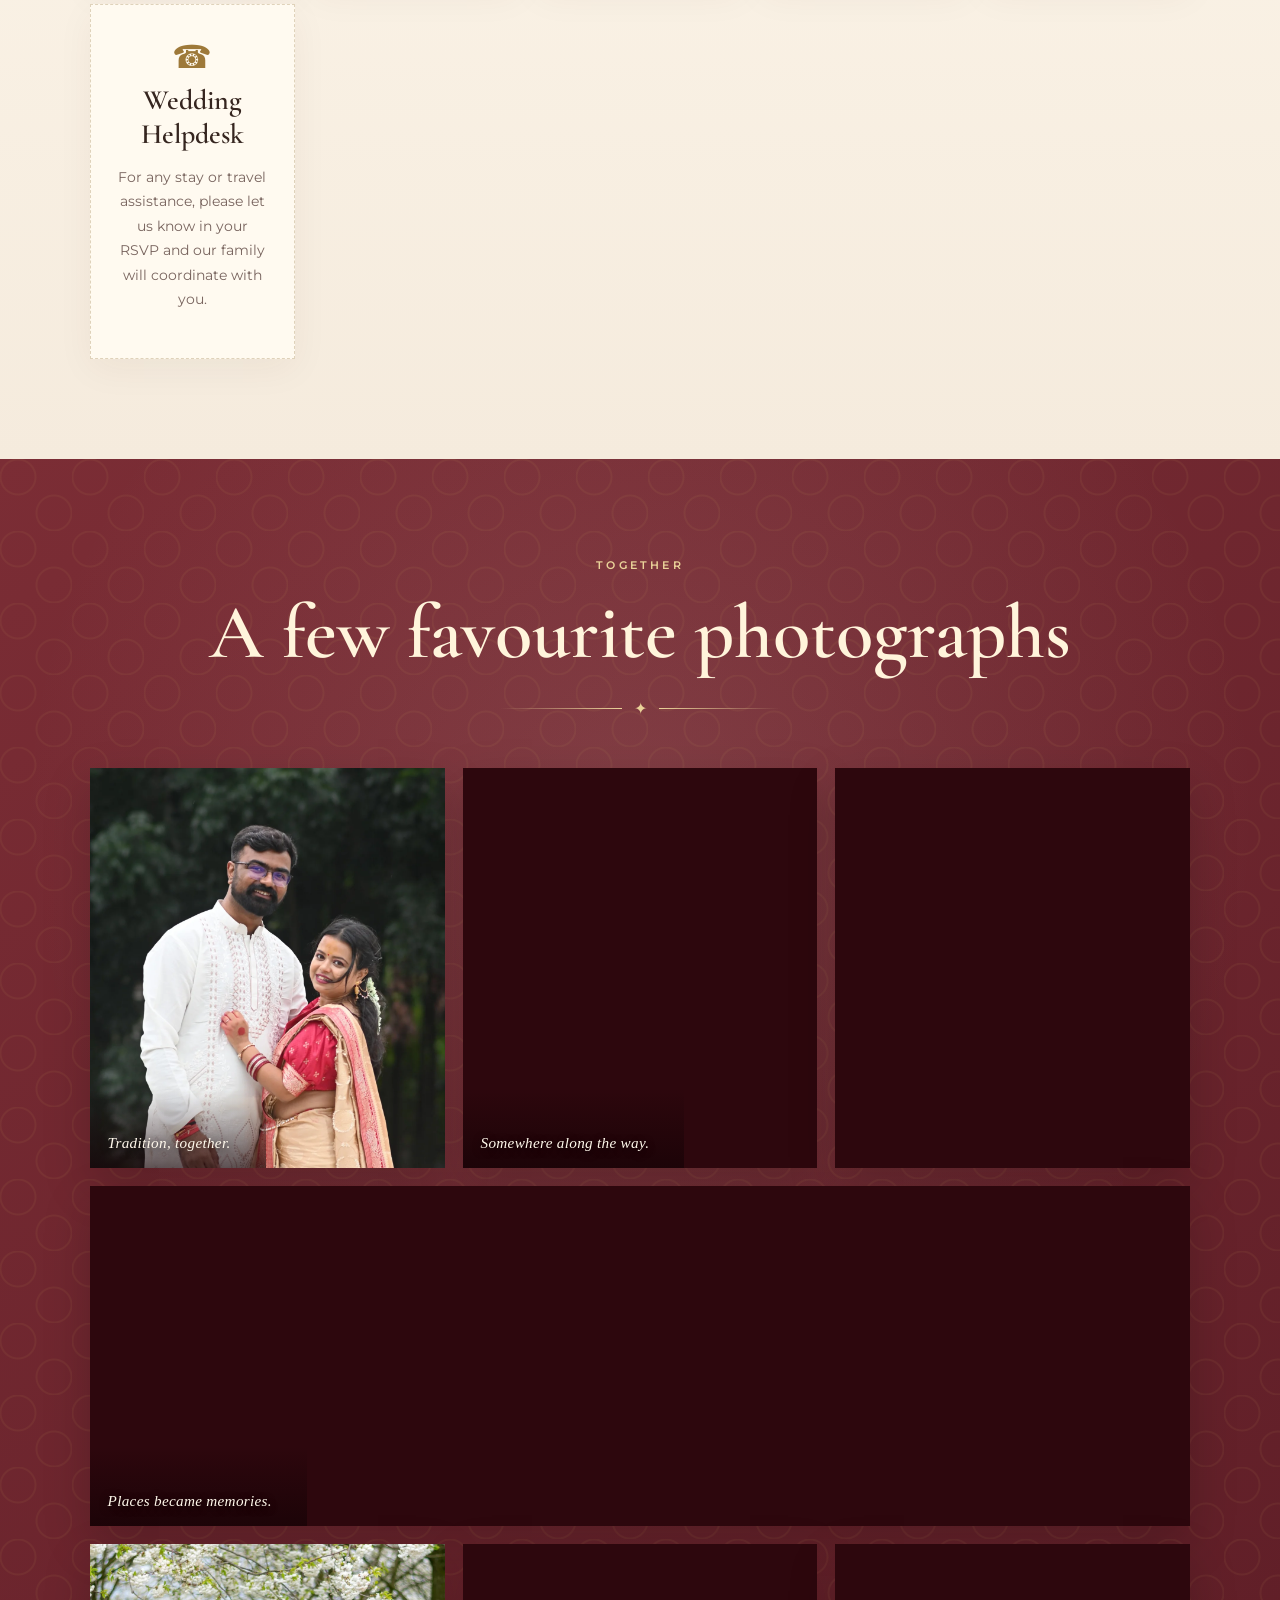
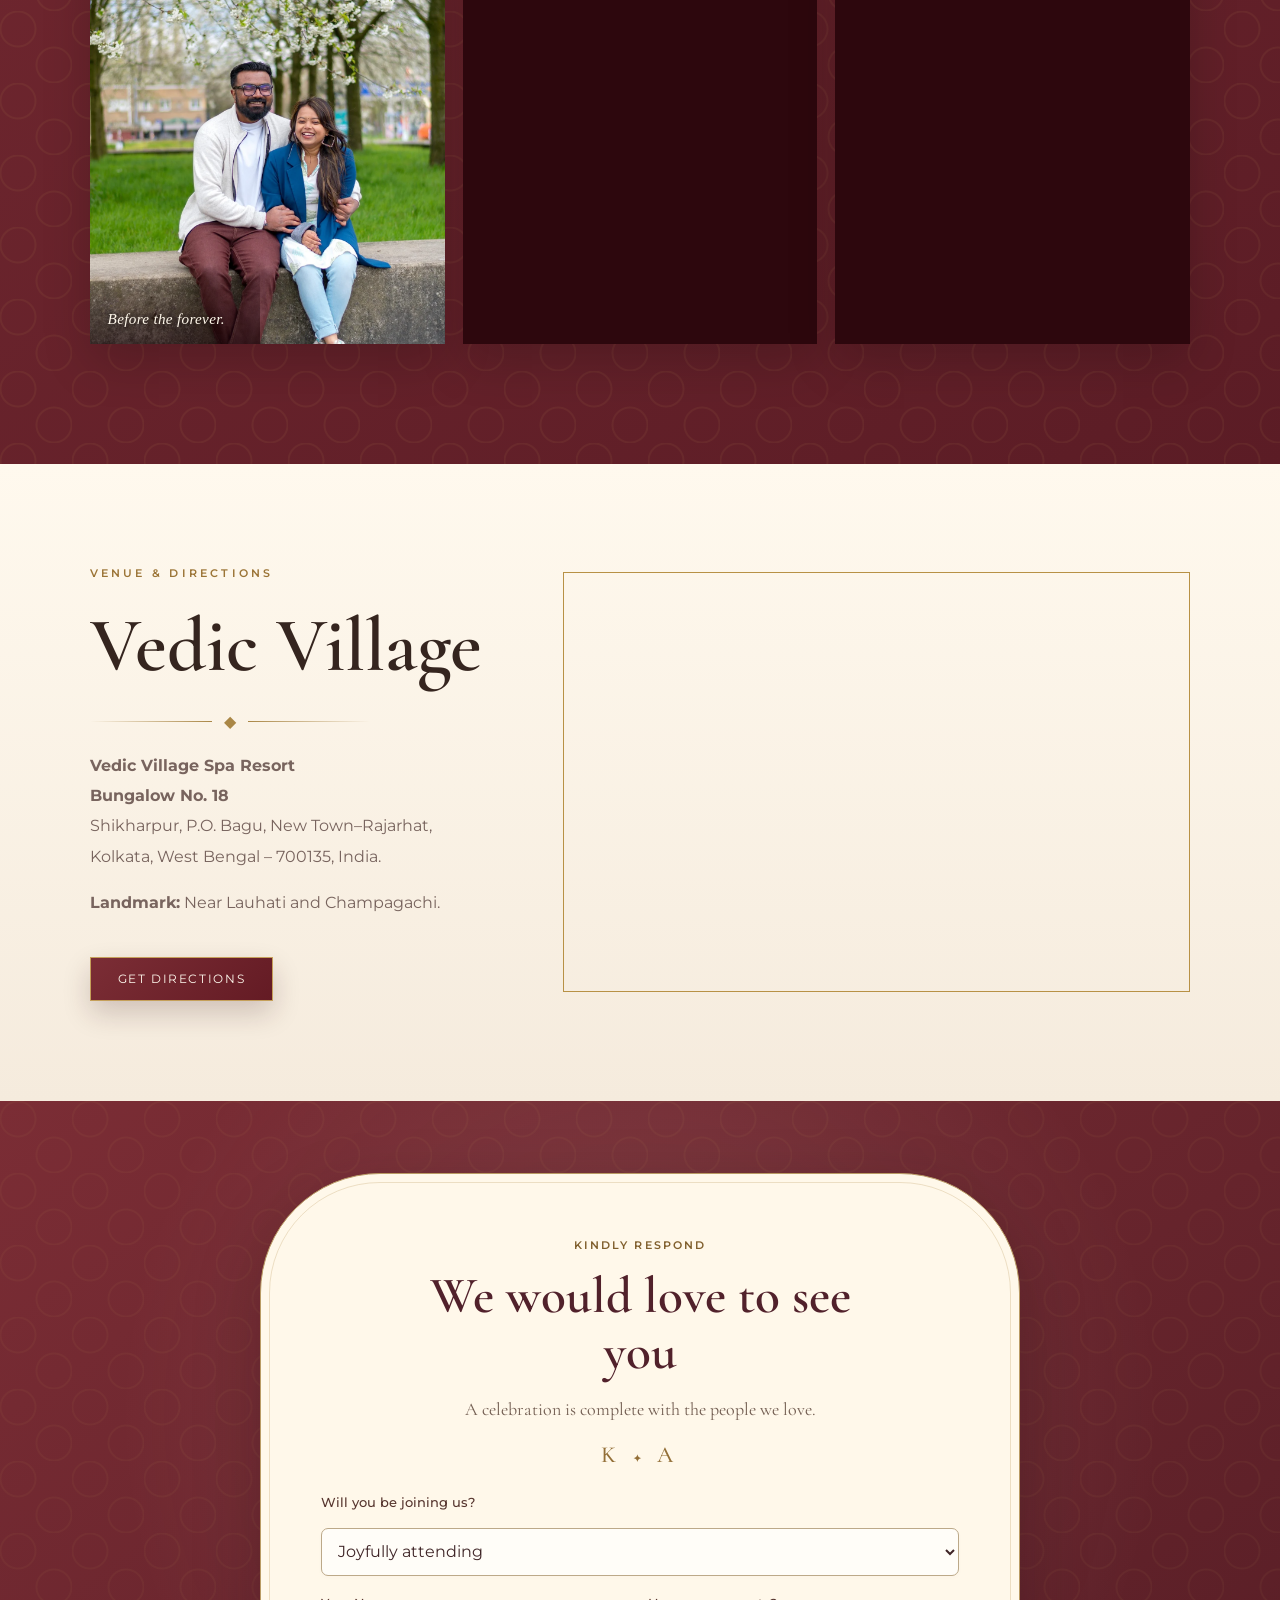
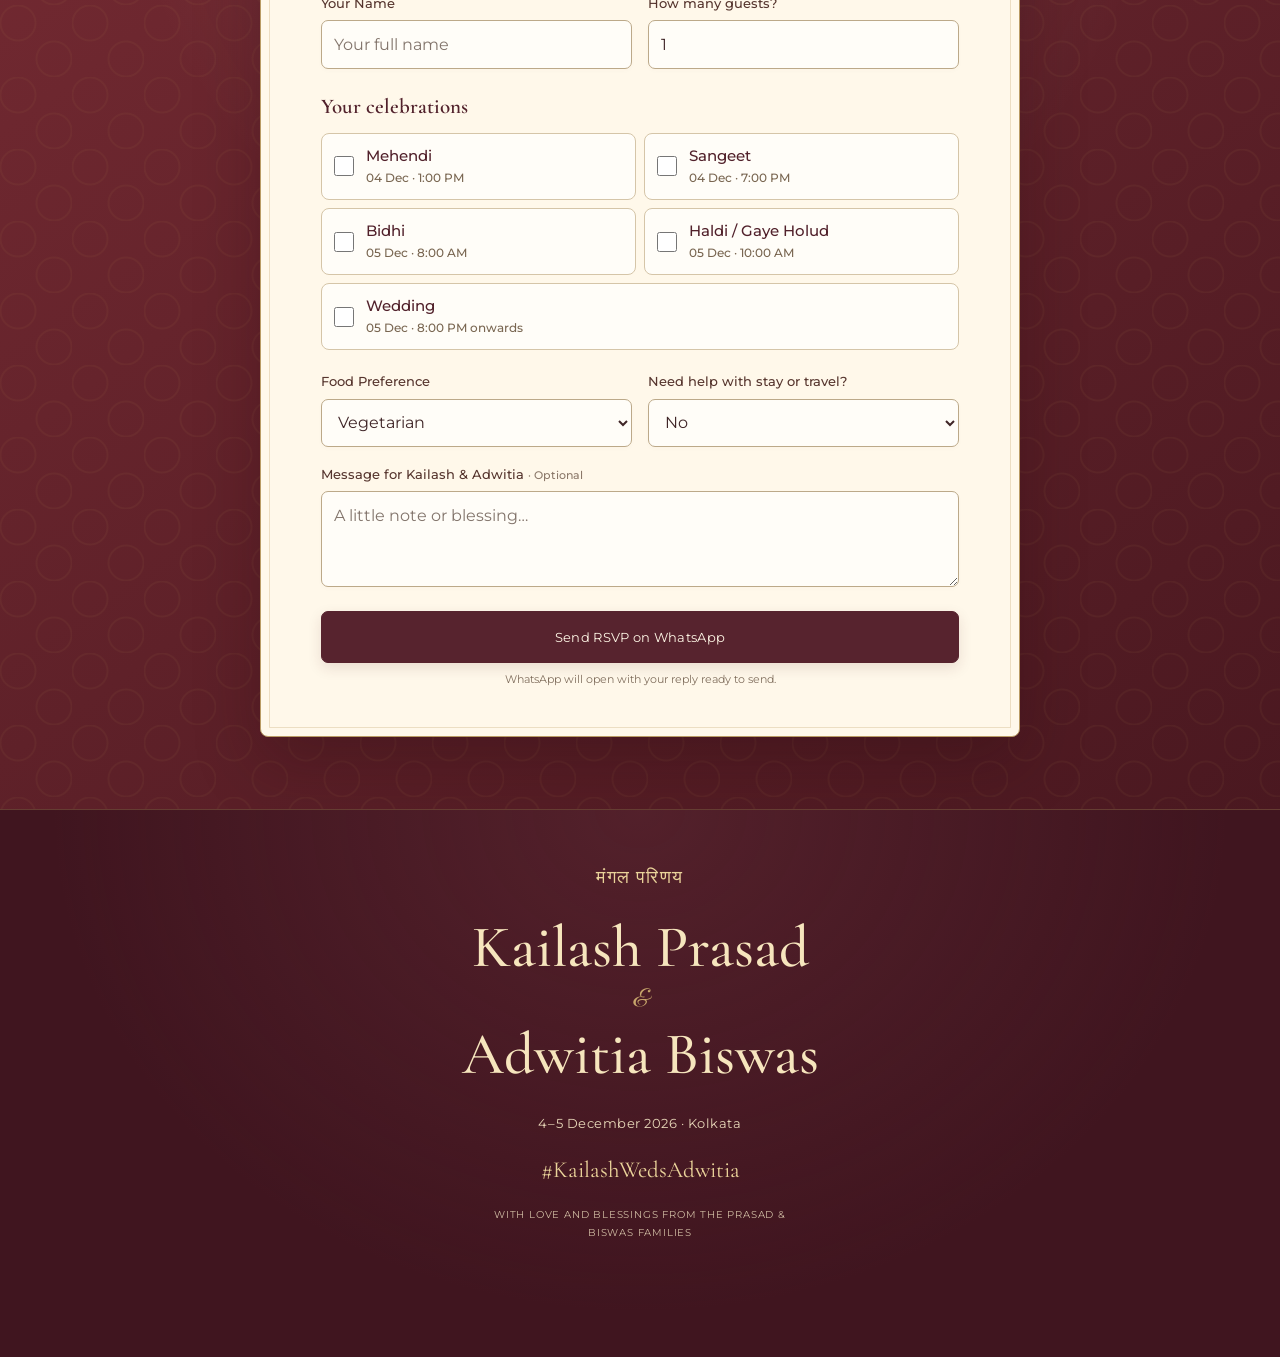
==== commit eed9f4e0: "Replace Bengali lettering with Hindi and refresh repeated wedding blessings on both invitations" ====
--- a/groom/index.html
+++ b/groom/index.html
@@ -133,9 +133,9 @@
 <em>Bidhi · Haldi / Gaye Holud · Wedding</em>
 </div>
 <div class="event-grid">
-<article class="event-card bidhi-card reveal-on-scroll"><div class="event-kicker">শুভ আচার</div><div class="event-icon">✦</div><p class="small-label">8:00 AM</p><h3>Bidhi</h3><p>Bengali pre-wedding rituals and blessings with the family.</p><a class="calendar-link js-calendar" data-description="Bengali pre-wedding rituals and blessings with the family." data-end="20261205T093000" data-start="20261205T080000" data-title="Bidhi · Kailash &amp; Adwitia" href="https://calendar.google.com/calendar/render?action=TEMPLATE&amp;text=Bidhi+%C2%B7+Kailash+%26+Adwitia&amp;dates=20261205T023000Z%2F20261205T040000Z&amp;ctz=Asia%2FKolkata&amp;location=Vedic+Village+Spa+Resort%2C+Bungalow+No.+18%2C+Shikharpur%2C+P.O.+Bagu%2C+New+Town%E2%80%93Rajarhat%2C+Kolkata%2C+West+Bengal+%E2%80%93+700135%2C+India&amp;details=Bengali+pre-wedding+rituals+and+blessings+with+the+family.%0A%0AKailash+%26+Adwitia+%C2%B7+4%E2%80%935+December+2026" target="_blank" rel="noopener">Add to Google Calendar +</a></article>
-<article class="event-card feature haldi-card reveal-on-scroll"><div class="event-kicker">हल्दी • হলুদ</div><div class="event-icon">☀</div><p class="small-label">10:00 AM</p><h3>Haldi / Gaye Holud</h3><p>Join both families for haldi and gaye holud.</p><a class="calendar-link js-calendar" data-description="Join both families for haldi and gaye holud." data-end="20261205T120000" data-start="20261205T100000" data-title="Haldi / Gaye Holud · Kailash &amp; Adwitia" href="https://calendar.google.com/calendar/render?action=TEMPLATE&amp;text=Haldi+%2F+Gaye+Holud+%C2%B7+Kailash+%26+Adwitia&amp;dates=20261205T043000Z%2F20261205T063000Z&amp;ctz=Asia%2FKolkata&amp;location=Vedic+Village+Spa+Resort%2C+Bungalow+No.+18%2C+Shikharpur%2C+P.O.+Bagu%2C+New+Town%E2%80%93Rajarhat%2C+Kolkata%2C+West+Bengal+%E2%80%93+700135%2C+India&amp;details=Join+both+families+for+haldi+and+gaye+holud.%0A%0AKailash+%26+Adwitia+%C2%B7+4%E2%80%935+December+2026" target="_blank" rel="noopener">Add to Google Calendar +</a></article>
-<article class="event-card wedding-feature reveal-on-scroll"><div class="event-kicker">शुभ विवाह • শুভ বিবাহ</div><div class="event-icon">♔</div><p class="small-label">8:00 PM onwards</p><h3>The Wedding · शुभ विवाह</h3><p>Please join us for the wedding ceremony and bless us as we begin our married life.</p><a class="calendar-link js-calendar" data-description="Please join us for the wedding ceremony and bless us as we begin our married life." data-end="20261206T010000" data-start="20261205T200000" data-title="Wedding · Kailash &amp; Adwitia" href="https://calendar.google.com/calendar/render?action=TEMPLATE&amp;text=Wedding+%C2%B7+Kailash+%26+Adwitia&amp;dates=20261205T143000Z%2F20261205T193000Z&amp;ctz=Asia%2FKolkata&amp;location=Vedic+Village+Spa+Resort%2C+Bungalow+No.+18%2C+Shikharpur%2C+P.O.+Bagu%2C+New+Town%E2%80%93Rajarhat%2C+Kolkata%2C+West+Bengal+%E2%80%93+700135%2C+India&amp;details=Please+join+us+for+the+wedding+ceremony+and+bless+us+as+we+begin+our+married+life.%0A%0AKailash+%26+Adwitia+%C2%B7+4%E2%80%935+December+2026" target="_blank" rel="noopener">Add to Google Calendar +</a></article>
+<article class="event-card bidhi-card reveal-on-scroll"><div class="event-kicker" lang="hi">मंगल अनुष्ठान</div><div class="event-icon">✦</div><p class="small-label">8:00 AM</p><h3>Bidhi</h3><p>Bengali pre-wedding rituals and blessings with the family.</p><a class="calendar-link js-calendar" data-description="Bengali pre-wedding rituals and blessings with the family." data-end="20261205T093000" data-start="20261205T080000" data-title="Bidhi · Kailash &amp; Adwitia" href="https://calendar.google.com/calendar/render?action=TEMPLATE&amp;text=Bidhi+%C2%B7+Kailash+%26+Adwitia&amp;dates=20261205T023000Z%2F20261205T040000Z&amp;ctz=Asia%2FKolkata&amp;location=Vedic+Village+Spa+Resort%2C+Bungalow+No.+18%2C+Shikharpur%2C+P.O.+Bagu%2C+New+Town%E2%80%93Rajarhat%2C+Kolkata%2C+West+Bengal+%E2%80%93+700135%2C+India&amp;details=Bengali+pre-wedding+rituals+and+blessings+with+the+family.%0A%0AKailash+%26+Adwitia+%C2%B7+4%E2%80%935+December+2026" target="_blank" rel="noopener">Add to Google Calendar +</a></article>
+<article class="event-card feature haldi-card reveal-on-scroll"><div class="event-kicker" lang="hi">हल्दी की रस्म</div><div class="event-icon">☀</div><p class="small-label">10:00 AM</p><h3>Haldi / Gaye Holud</h3><p>Join both families for haldi and gaye holud.</p><a class="calendar-link js-calendar" data-description="Join both families for haldi and gaye holud." data-end="20261205T120000" data-start="20261205T100000" data-title="Haldi / Gaye Holud · Kailash &amp; Adwitia" href="https://calendar.google.com/calendar/render?action=TEMPLATE&amp;text=Haldi+%2F+Gaye+Holud+%C2%B7+Kailash+%26+Adwitia&amp;dates=20261205T043000Z%2F20261205T063000Z&amp;ctz=Asia%2FKolkata&amp;location=Vedic+Village+Spa+Resort%2C+Bungalow+No.+18%2C+Shikharpur%2C+P.O.+Bagu%2C+New+Town%E2%80%93Rajarhat%2C+Kolkata%2C+West+Bengal+%E2%80%93+700135%2C+India&amp;details=Join+both+families+for+haldi+and+gaye+holud.%0A%0AKailash+%26+Adwitia+%C2%B7+4%E2%80%935+December+2026" target="_blank" rel="noopener">Add to Google Calendar +</a></article>
+<article class="event-card wedding-feature reveal-on-scroll"><div class="event-kicker" lang="hi">सात फेरे • सात वचन</div><div class="event-icon">♔</div><p class="small-label">8:00 PM onwards</p><h3>The Wedding · शुभ विवाह</h3><p>Please join us for the wedding ceremony and bless us as we begin our married life.</p><a class="calendar-link js-calendar" data-description="Please join us for the wedding ceremony and bless us as we begin our married life." data-end="20261206T010000" data-start="20261205T200000" data-title="Wedding · Kailash &amp; Adwitia" href="https://calendar.google.com/calendar/render?action=TEMPLATE&amp;text=Wedding+%C2%B7+Kailash+%26+Adwitia&amp;dates=20261205T143000Z%2F20261205T193000Z&amp;ctz=Asia%2FKolkata&amp;location=Vedic+Village+Spa+Resort%2C+Bungalow+No.+18%2C+Shikharpur%2C+P.O.+Bagu%2C+New+Town%E2%80%93Rajarhat%2C+Kolkata%2C+West+Bengal+%E2%80%93+700135%2C+India&amp;details=Please+join+us+for+the+wedding+ceremony+and+bless+us+as+we+begin+our+married+life.%0A%0AKailash+%26+Adwitia+%C2%B7+4%E2%80%935+December+2026" target="_blank" rel="noopener">Add to Google Calendar +</a></article>
 </div>
 </section>
 <section class="countdown-section section">
@@ -203,7 +203,7 @@
 </div>
 </section>
 <nav aria-label="Quick navigation" class="mobile-quick-nav"><a href="#events">Programme</a><a href="#venue">Directions</a><a href="#rsvp">RSVP</a></nav>
-<footer><div class="heritage-mark"><span>शुभ</span><b>✦</b><span>শুভ</span></div><h2 class="footer-names"><span>Kailash Prasad</span><em>&amp;</em><span>Adwitia Biswas</span></h2><p class="footer-date">4–5 December 2026 · Kolkata</p><p class="hashtag">#KailashWedsAdwitia</p><p class="footer-small">With love and blessings from the Prasad &amp; Biswas families</p></footer>
+<footer><div class="heritage-mark" lang="hi"><span>मंगल परिणय</span></div><h2 class="footer-names"><span>Kailash Prasad</span><em>&amp;</em><span>Adwitia Biswas</span></h2><p class="footer-date">4–5 December 2026 · Kolkata</p><p class="hashtag">#KailashWedsAdwitia</p><p class="footer-small">With love and blessings from the Prasad &amp; Biswas families</p></footer>
 </main>
 <dialog id="lightbox"><button aria-label="Close image" id="closeLightbox">×</button><button aria-label="Previous image" id="prevLightbox">‹</button><button aria-label="Next image" id="nextLightbox">›</button><img alt="" id="lightboxImage"/></dialog>
 <script defer src="script.js?v=google-calendar4"></script>
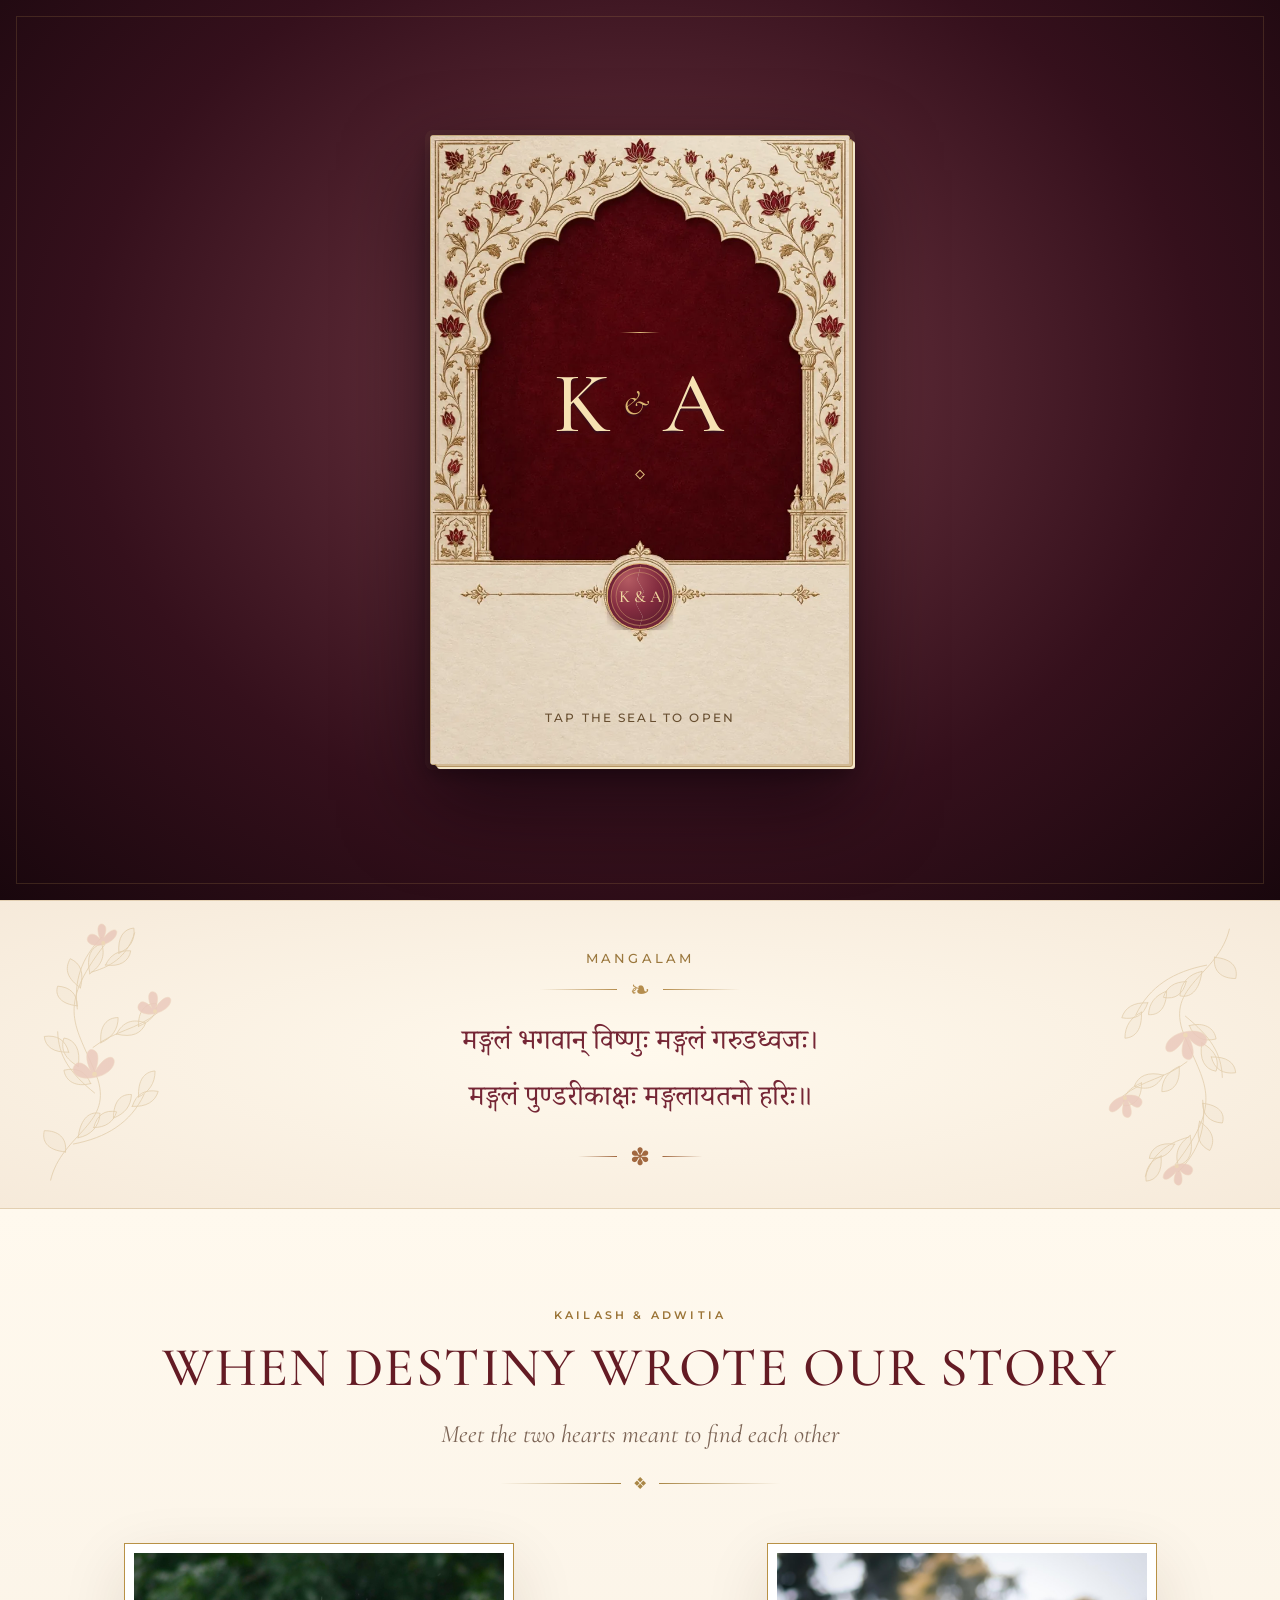
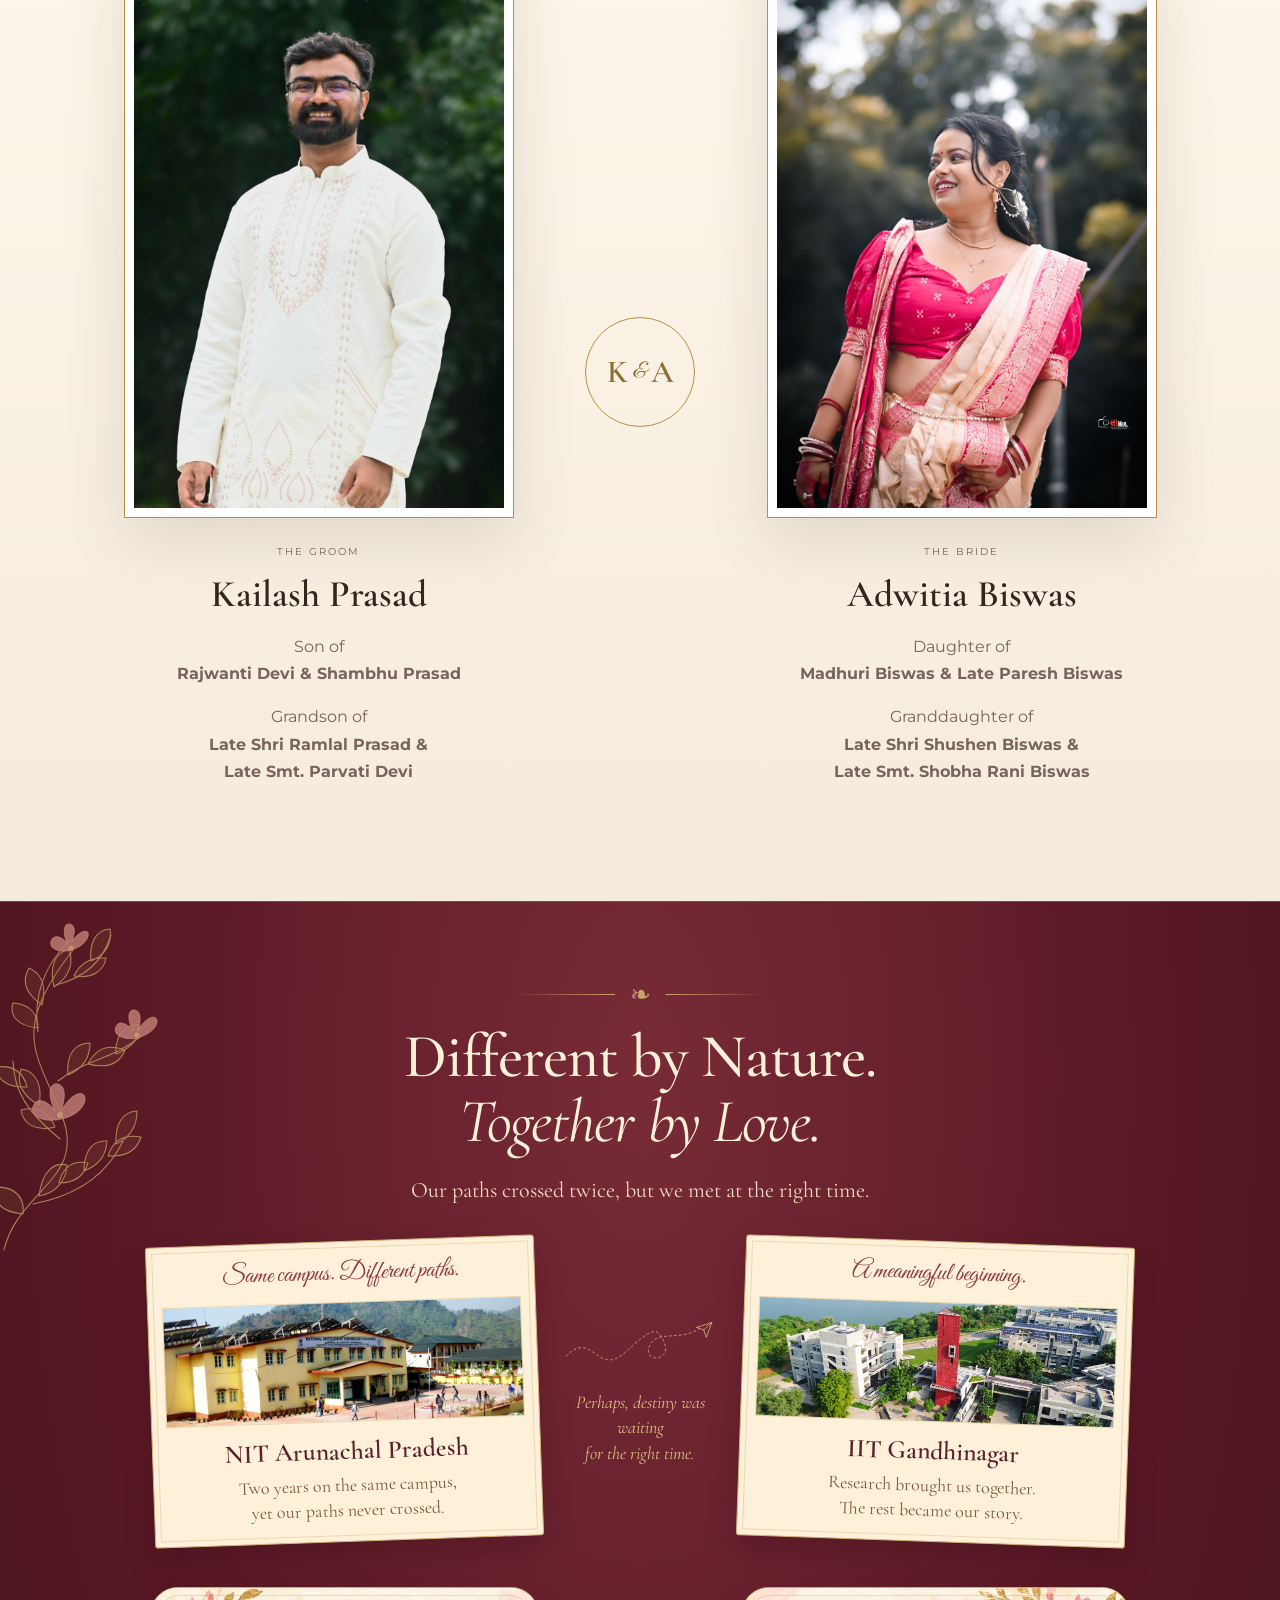
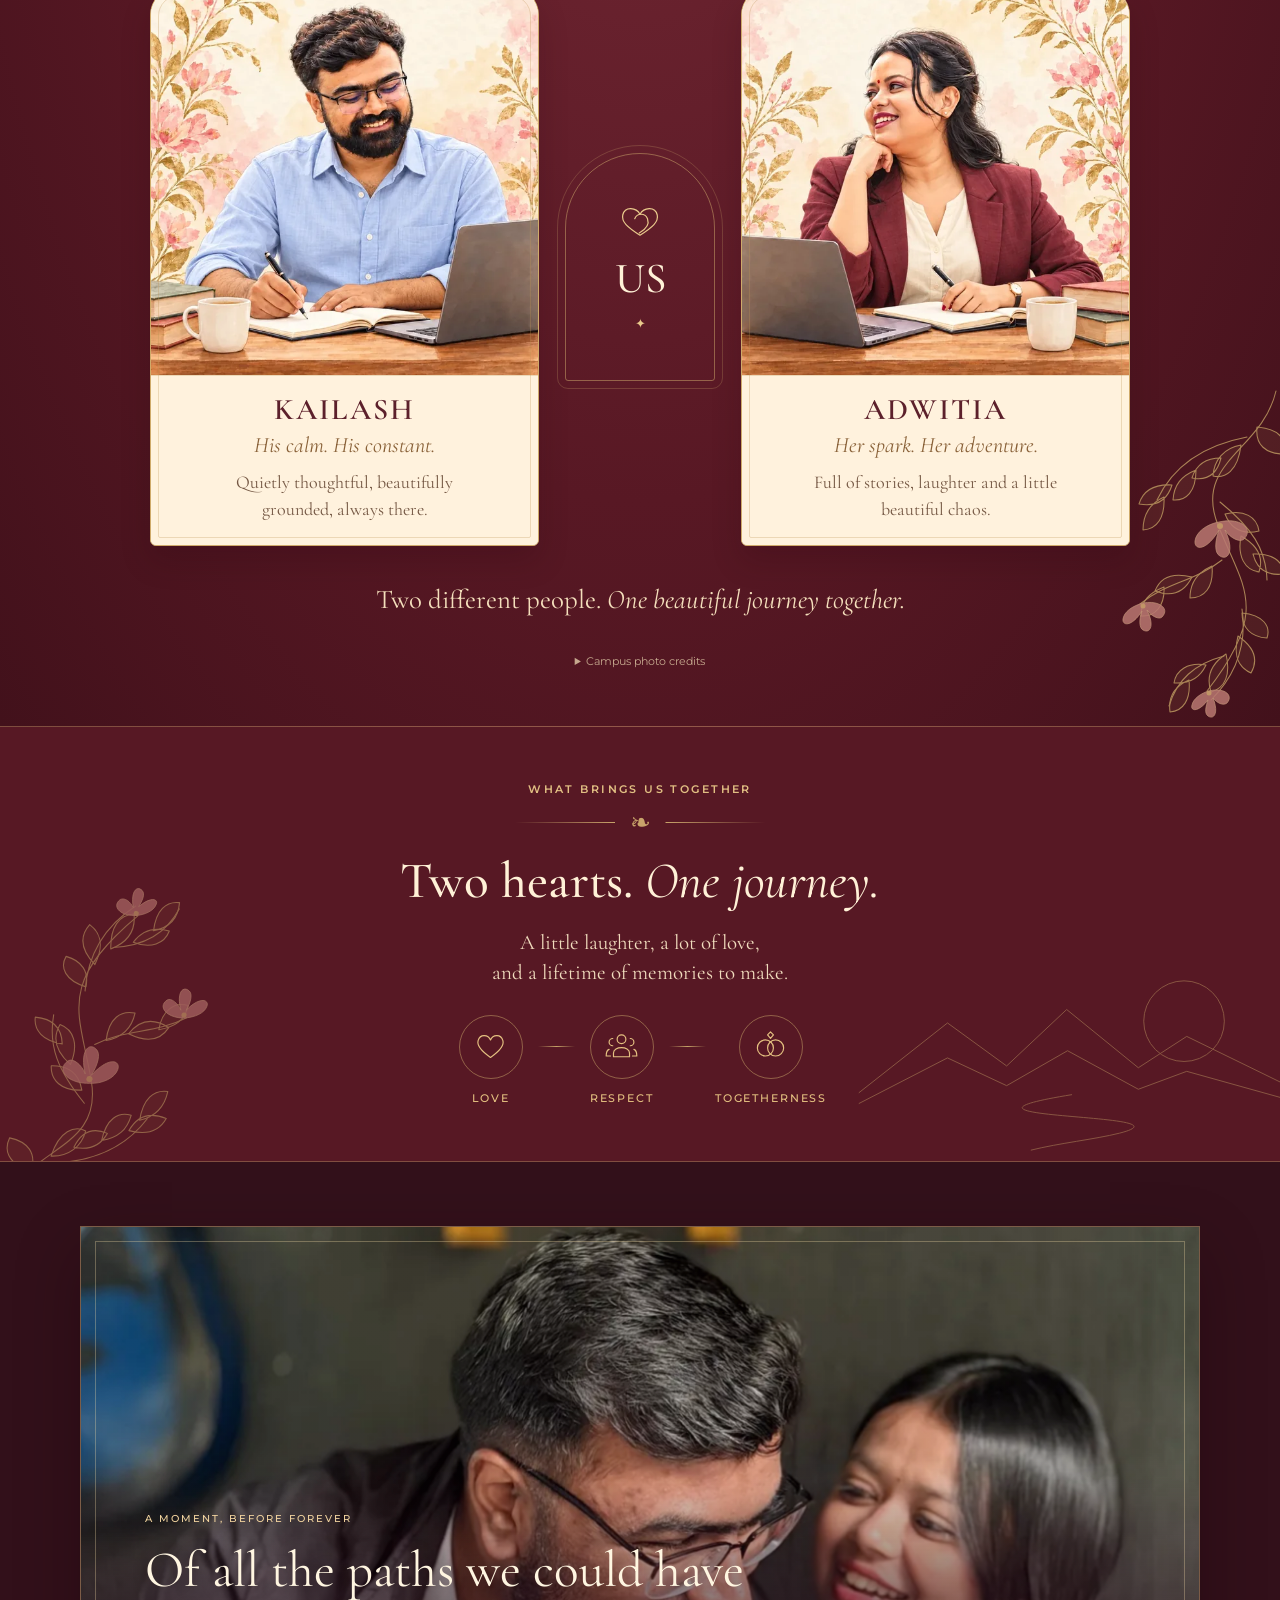
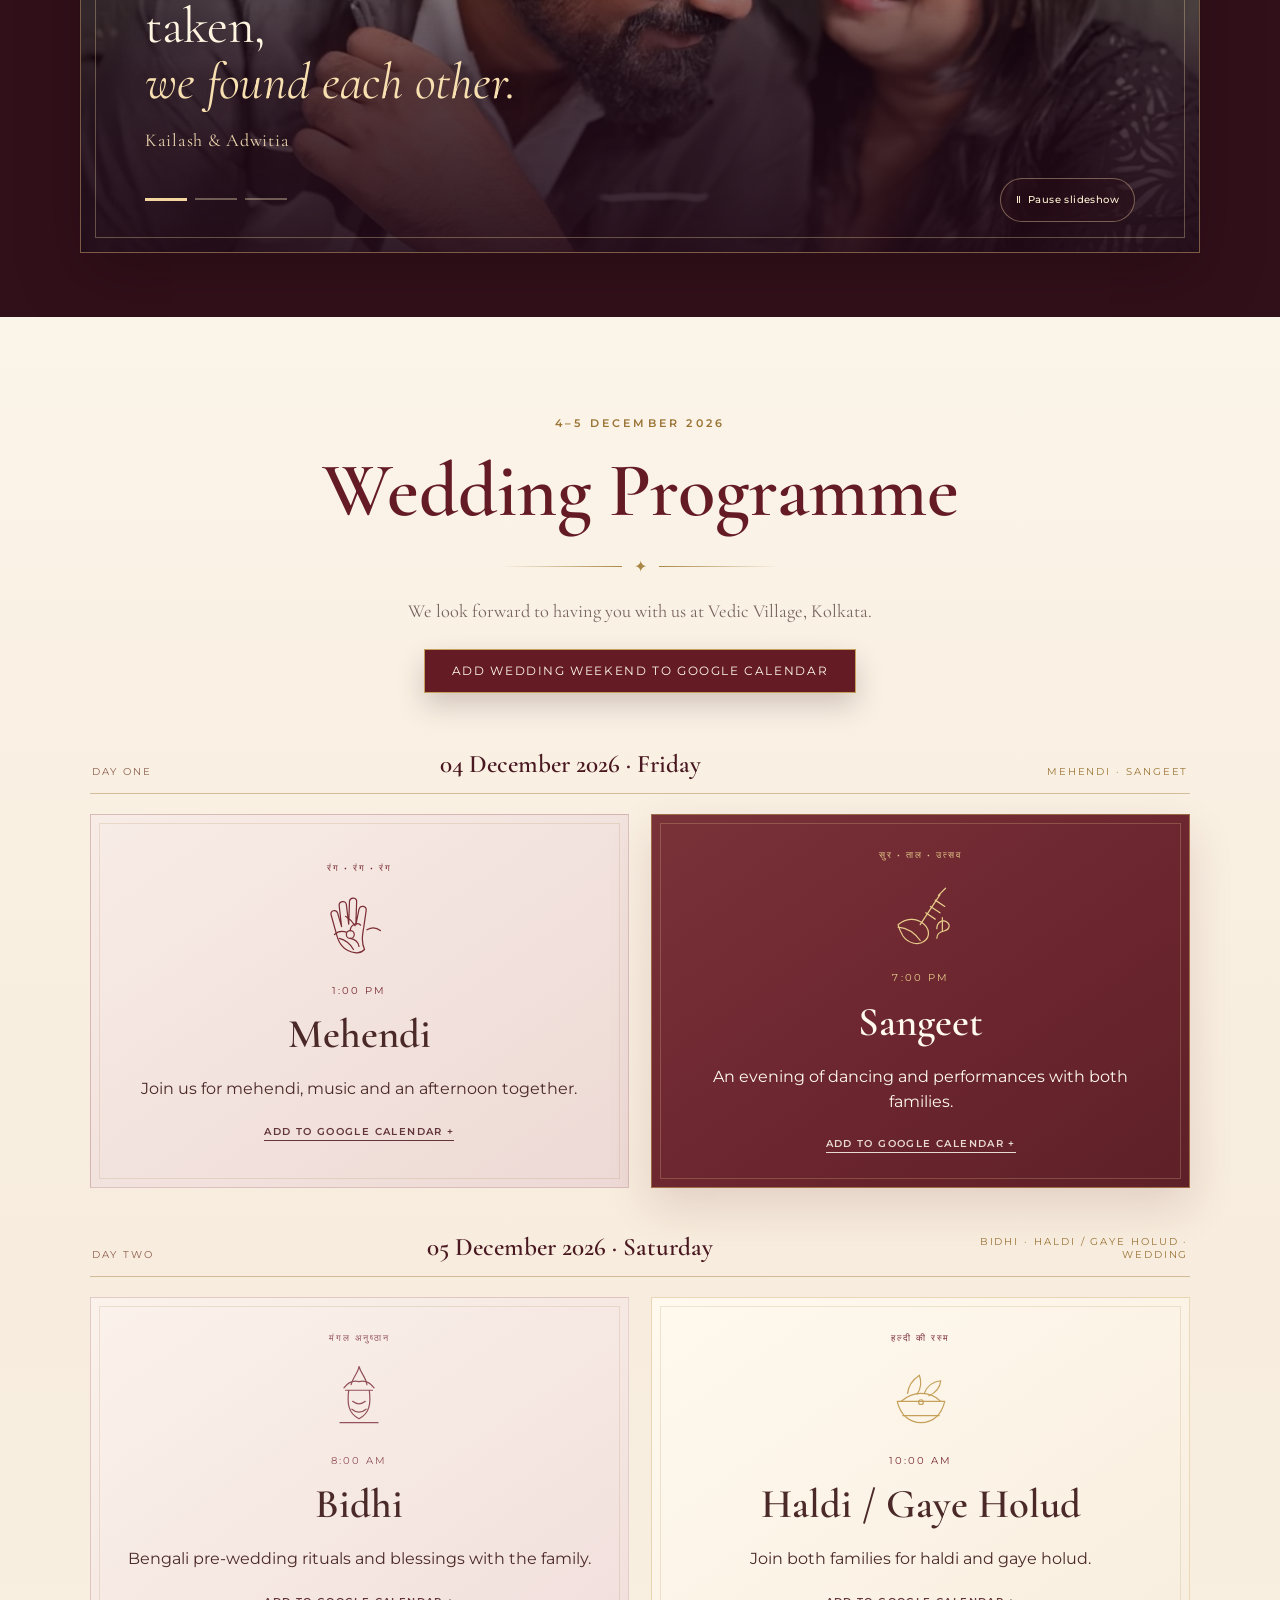
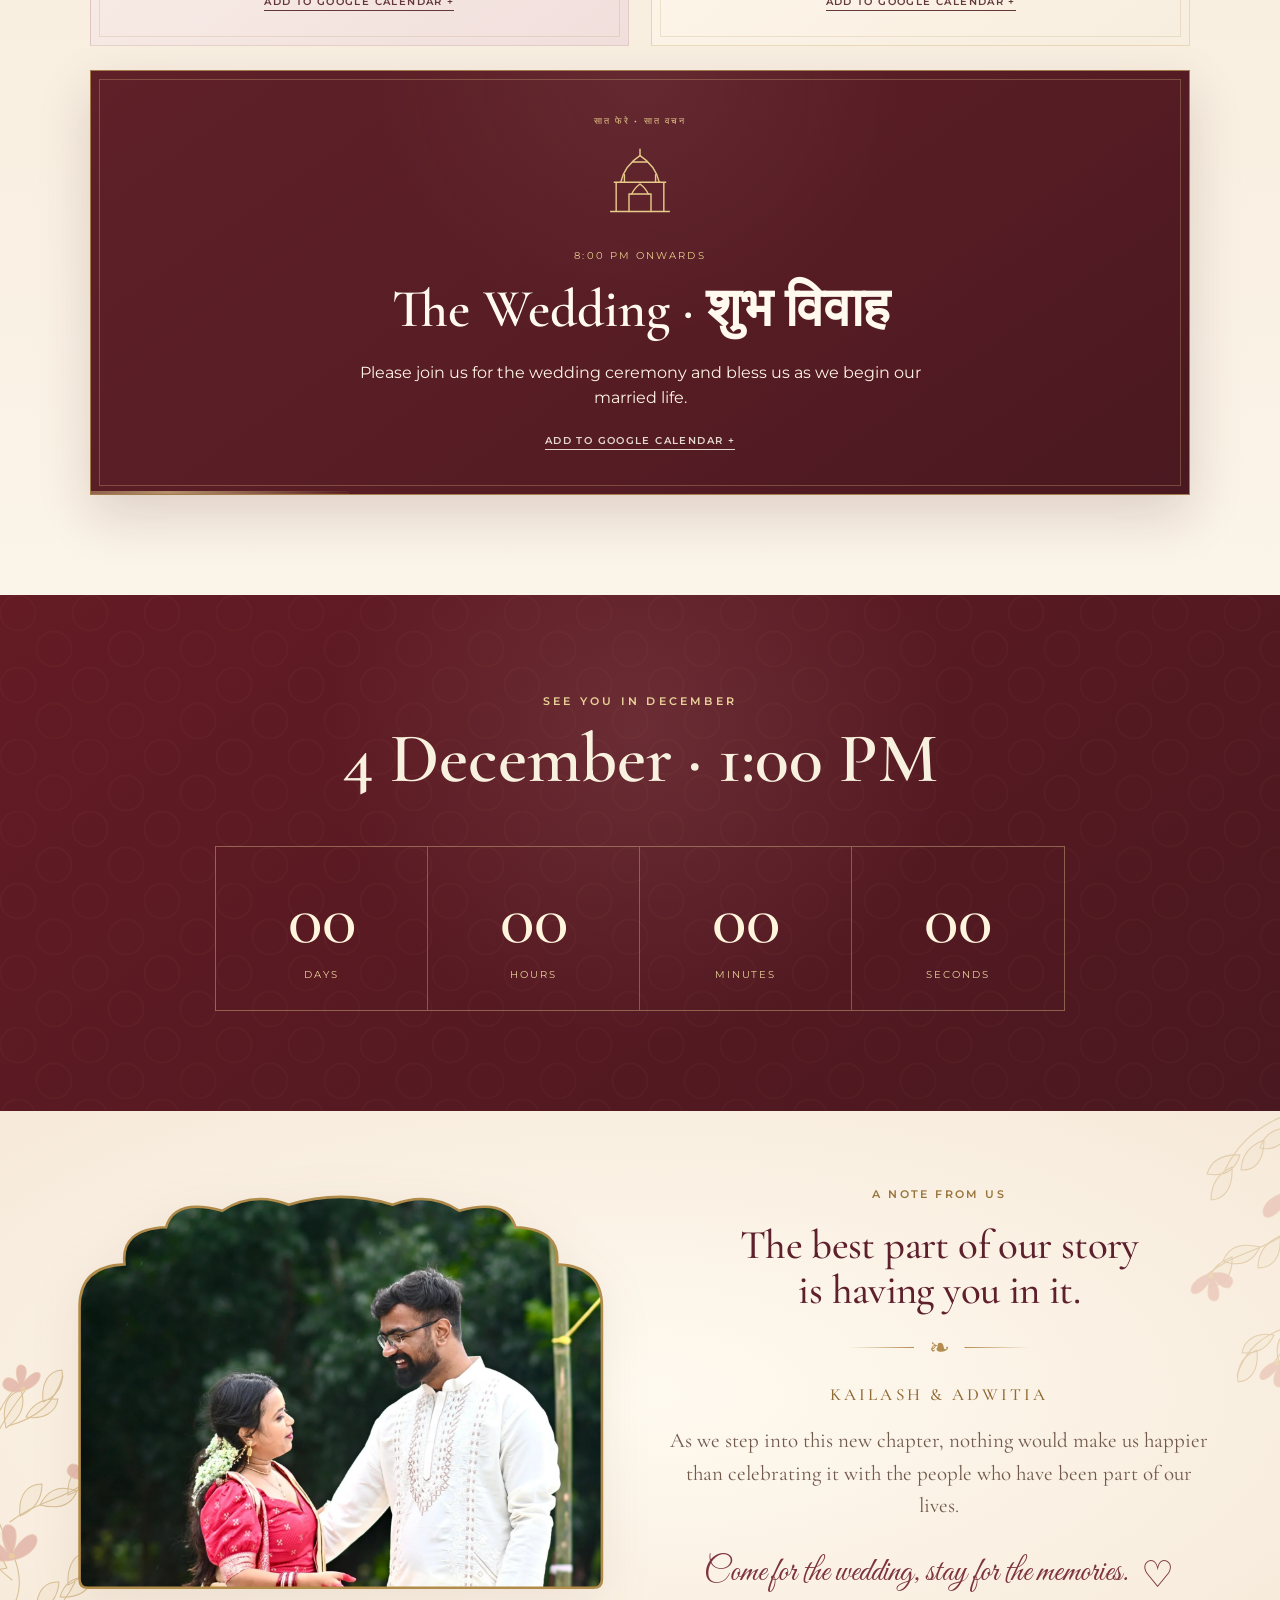
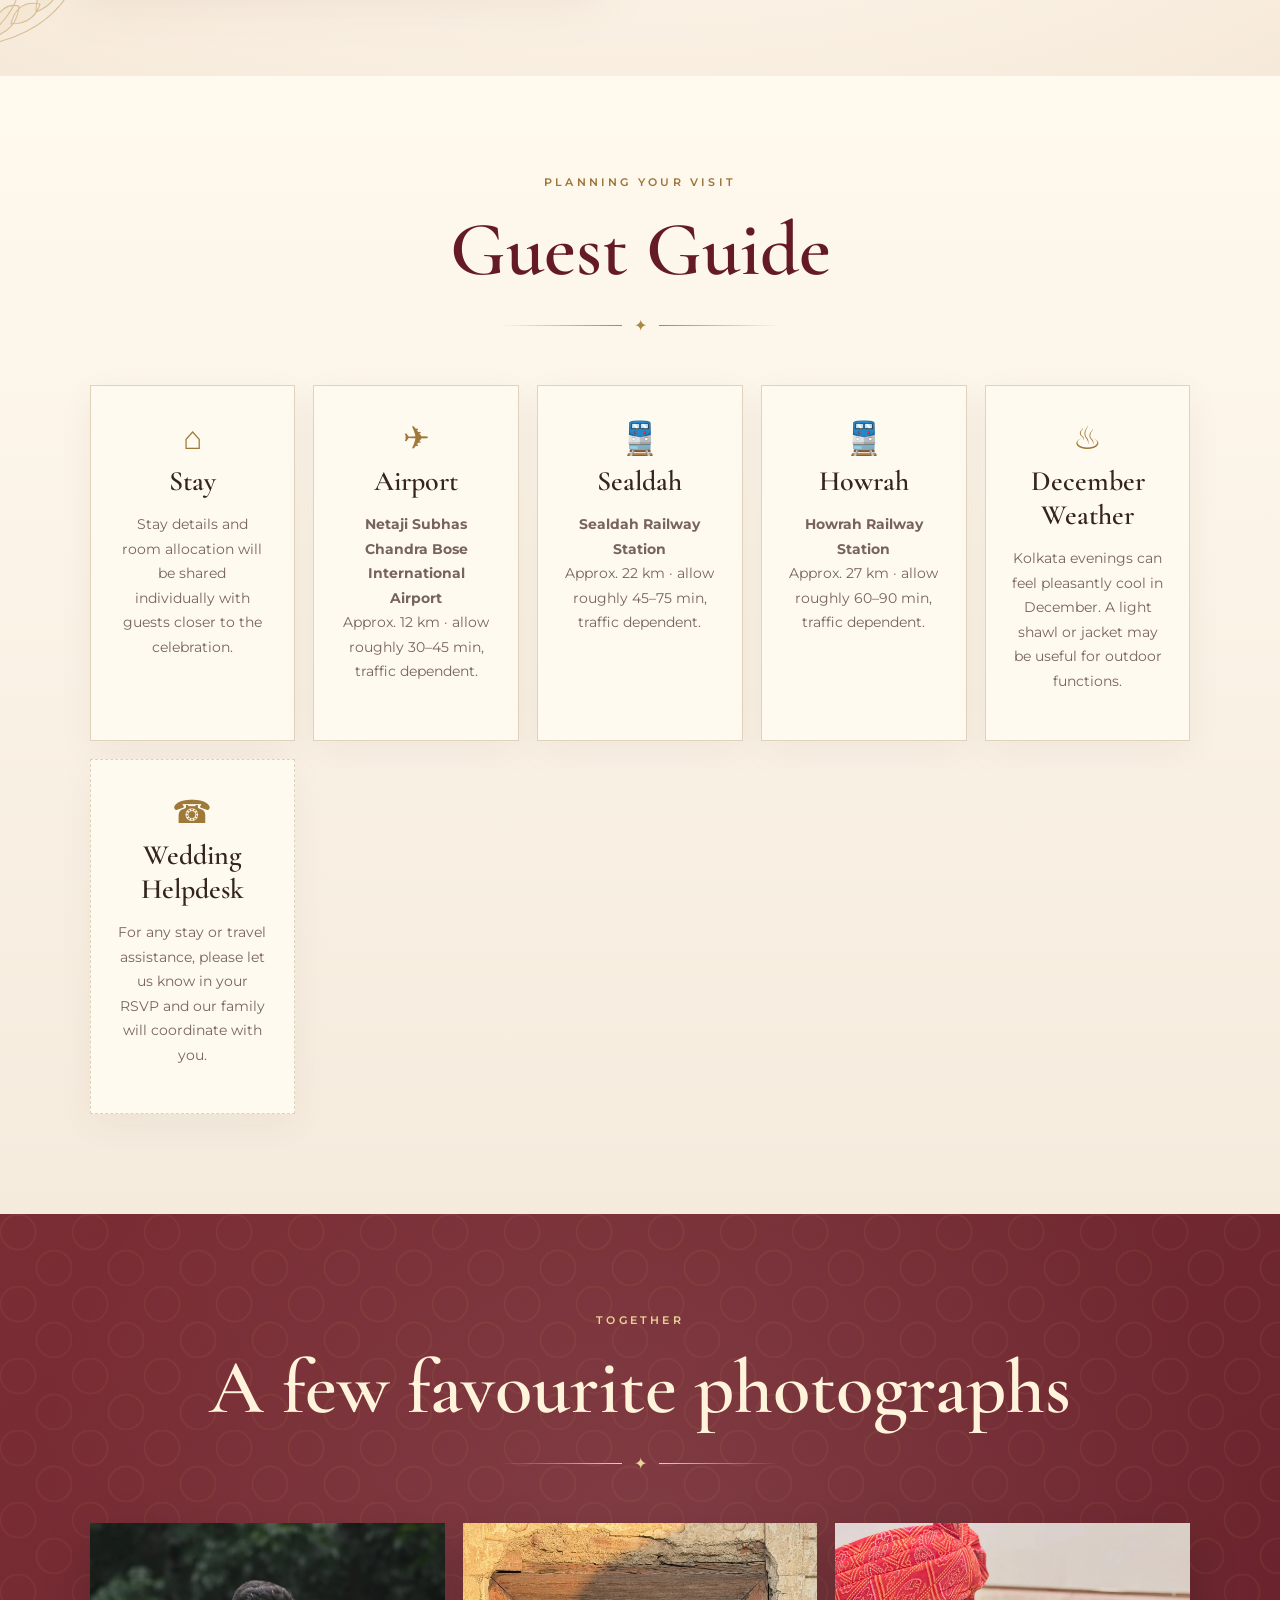
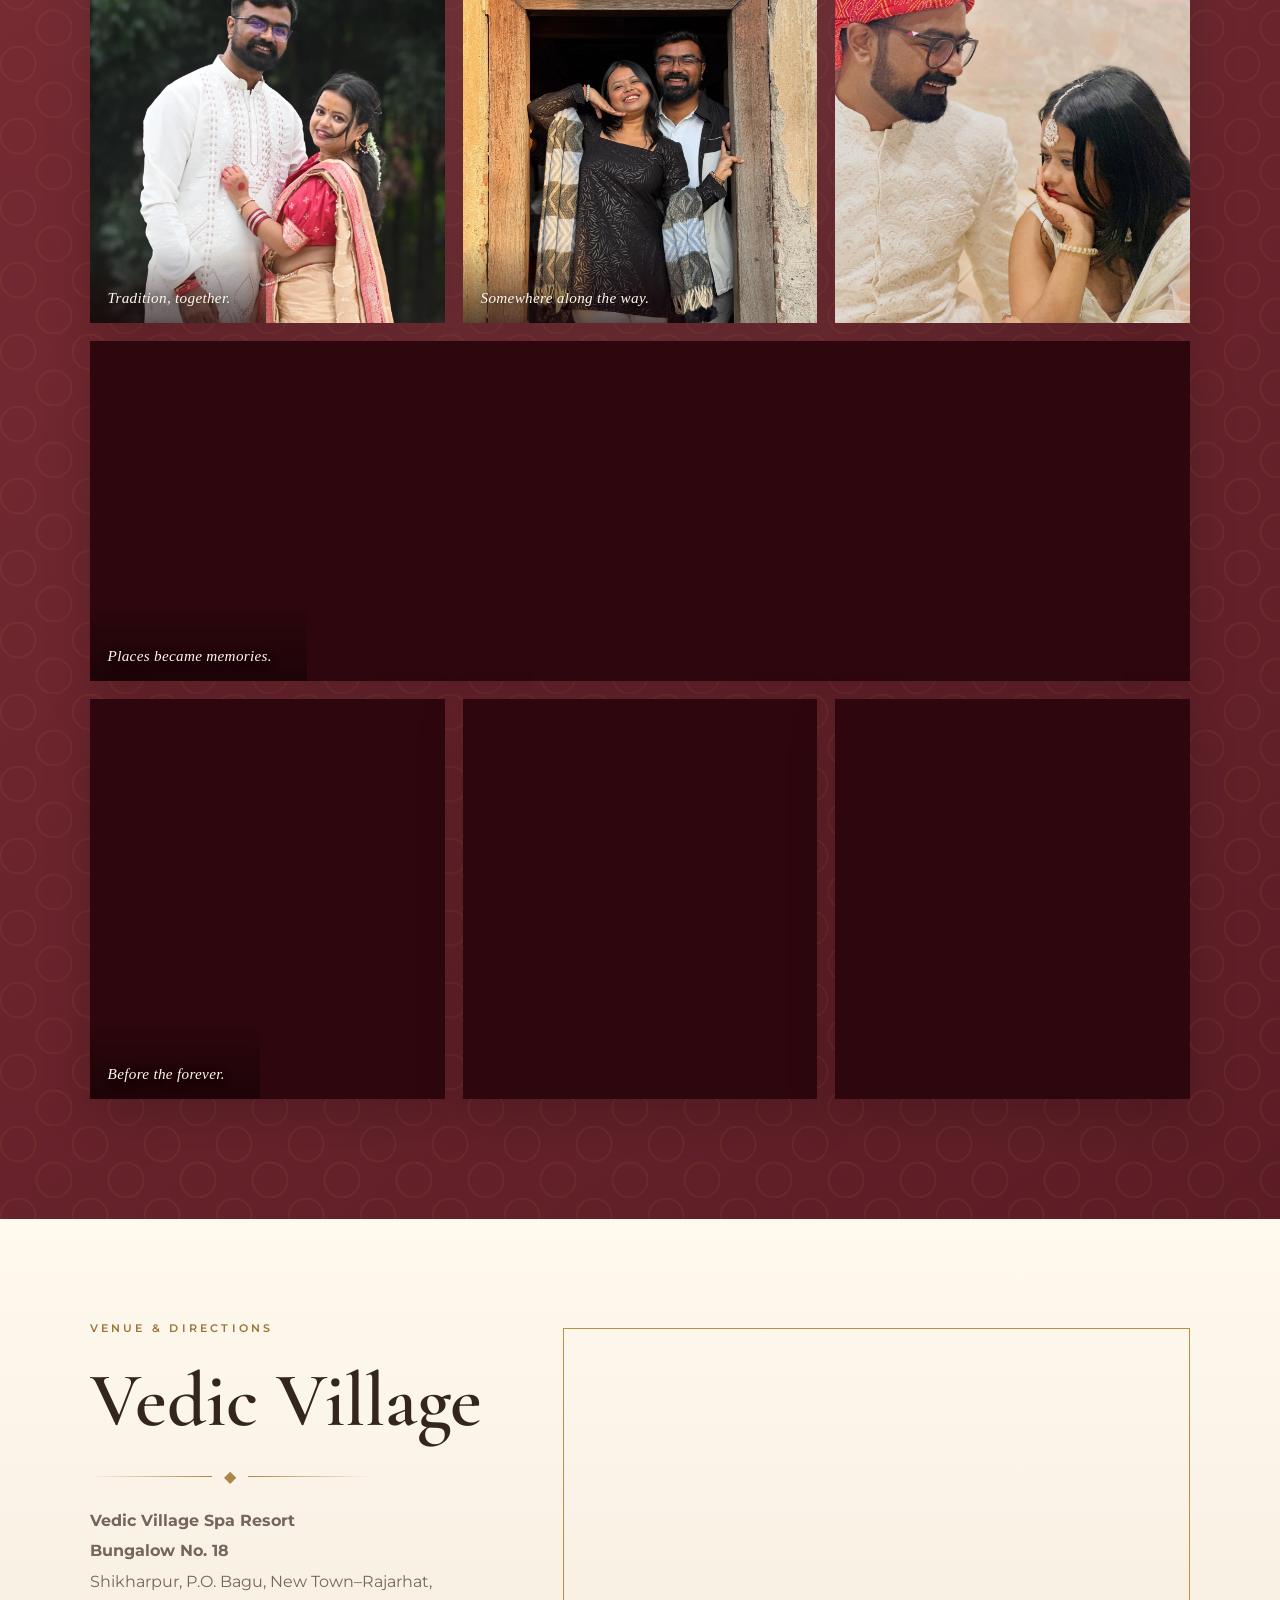
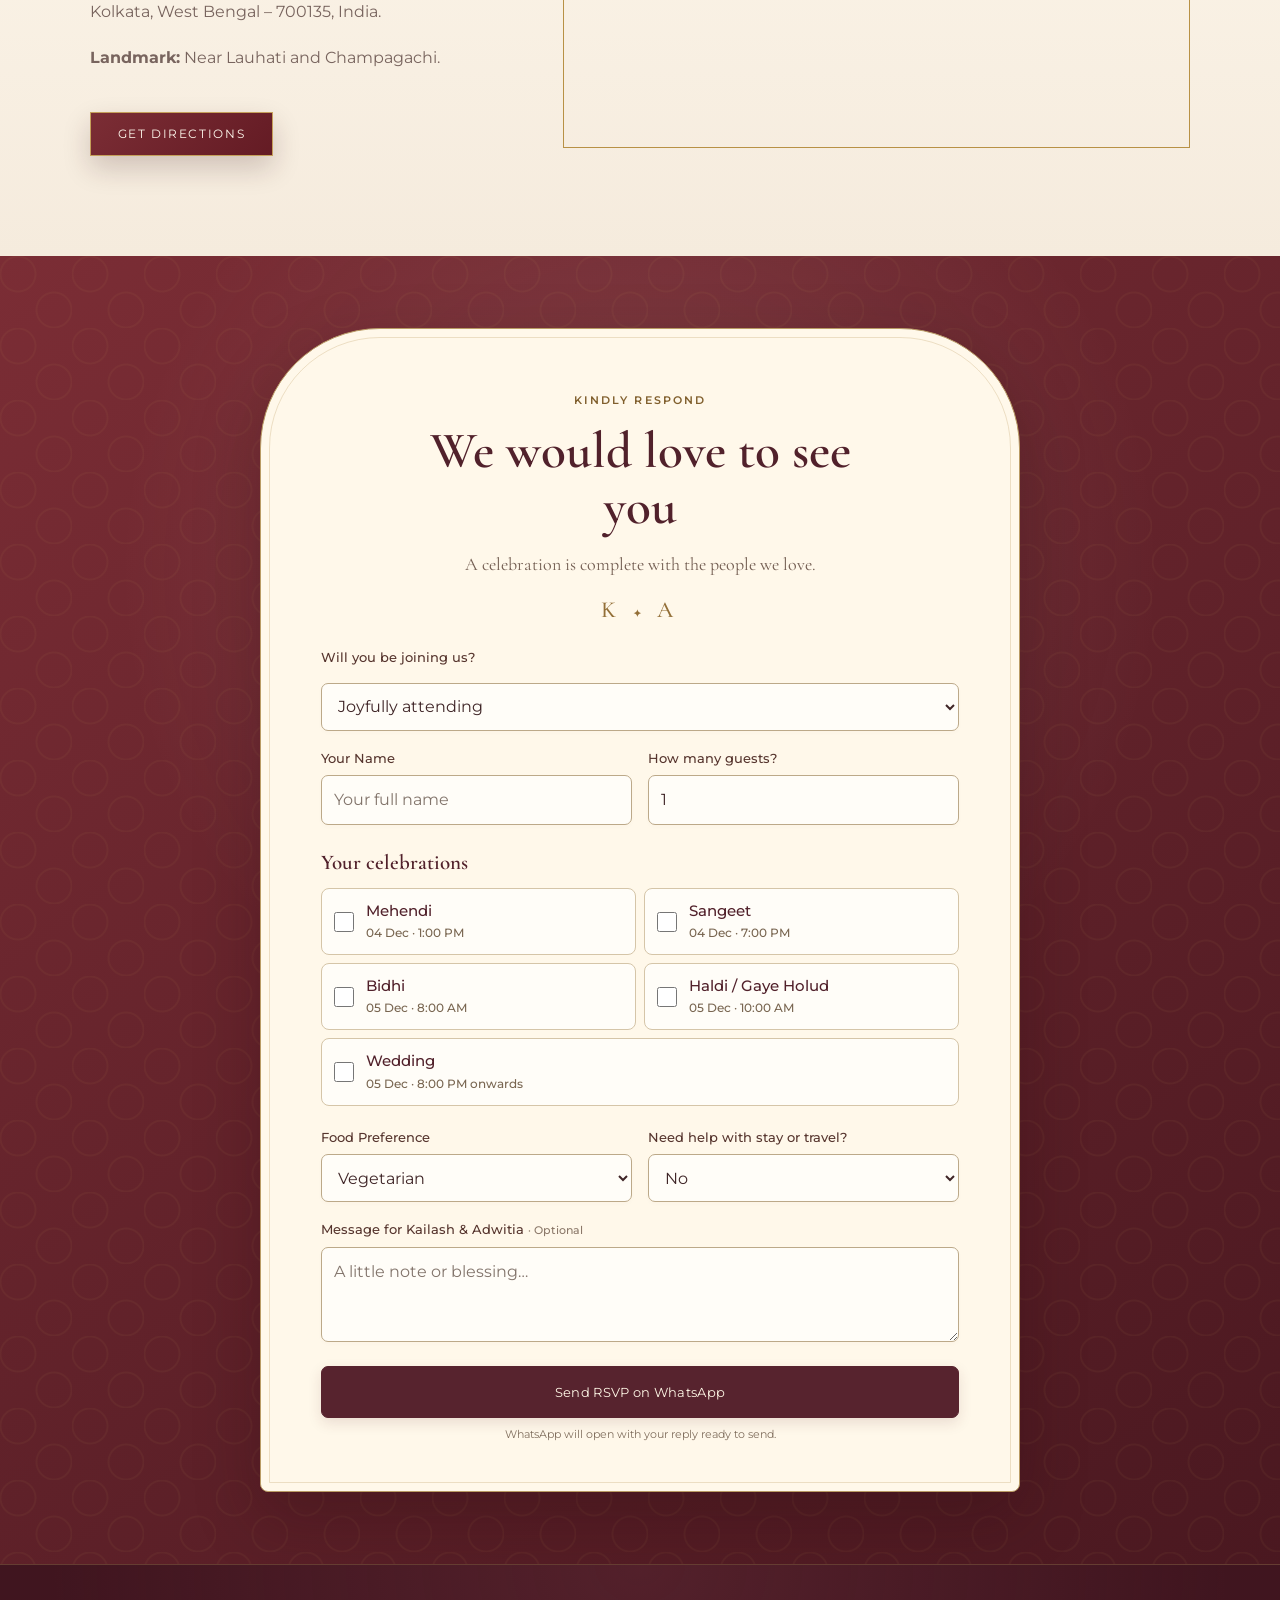
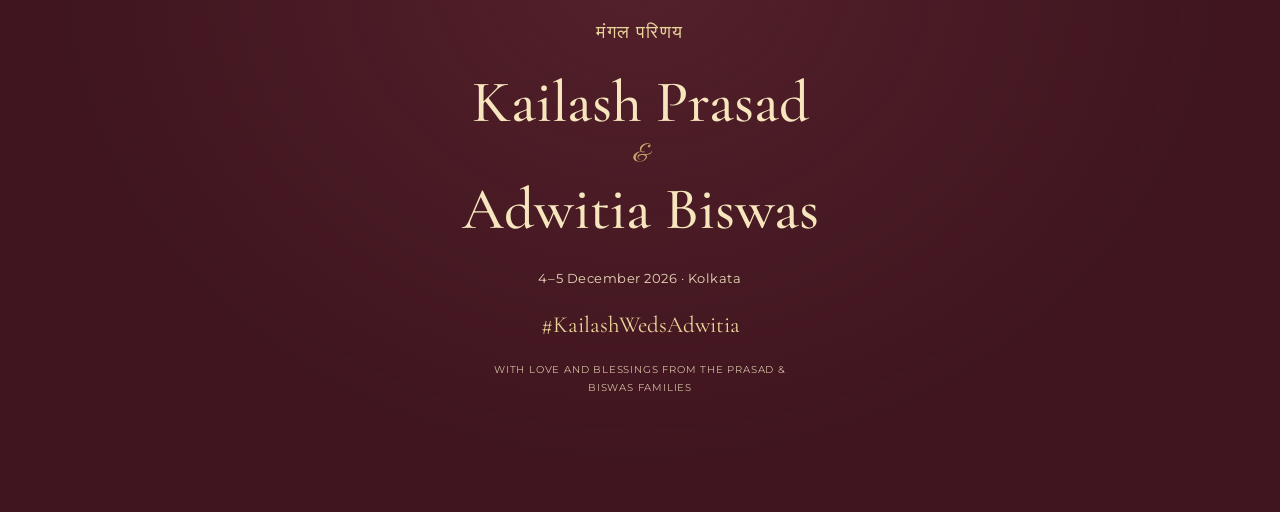
==== commit 9190434c: "Add wax-seal manuscript opening and cinematic photo interlude to both wedding invitations" ====
--- a/groom/index.html
+++ b/groom/index.html
@@ -8,7 +8,7 @@
 <meta content="A royal Bihar–Bengal wedding celebration at Vedic Village, Kolkata · 4–5 December 2026." name="description"/>
 <title>Kailash &amp; Adwitia · 4–5 December 2026 · Vedic Village, Kolkata</title>
 <link href="styles.css?v=gallery7" rel="stylesheet"/>
-<meta content="website" property="og:type"/><meta content="Kailash &amp; Adwitia" property="og:title"/><meta content="4–5 December 2026 · Vedic Village, Kolkata" property="og:description"/><meta content="https://kailashprasad.com/wedding-invitation/groom/" property="og:url"/><meta content="https://kailashprasad.com/wedding-invitation/groom/assets/wedding-preview-groom-v1.jpg" property="og:image"/><meta content="Kailash &amp; Adwitia — 4–5 December 2026 — Vedic Village, Kolkata" property="og:image:alt"/><meta content="summary_large_image" name="twitter:card"/><meta content="Kailash &amp; Adwitia · 4–5 December 2026" name="twitter:title"/><meta content="From Champaran to Bengal, with love — Vedic Village, Kolkata." name="twitter:description"/><meta content="https://kailashprasad.com/wedding-invitation/groom/assets/wedding-preview-groom-v1.jpg" name="twitter:image"/><link href="https://kailashprasad.com/wedding-invitation/groom/" rel="canonical"/><link href="assets/favicon.svg?v=ka2" rel="icon" type="image/svg+xml"/><link fetchpriority="low" as="image" href="assets/fast/palace-desktop.webp" media="(min-width: 901px), (orientation: landscape)" rel="preload" type="image/webp"/><link fetchpriority="low" as="image" href="assets/fast/palace-mobile.webp" media="(max-width: 900px) and (orientation: portrait)" rel="preload" type="image/webp"/><meta content="https://kailashprasad.com/wedding-invitation/groom/assets/wedding-preview-groom-v1.jpg" property="og:image:secure_url"/><meta content="image/jpeg" property="og:image:type"/><meta content="1080" property="og:image:width"/><meta content="1080" property="og:image:height"/><link rel="stylesheet" href="wow.css?v=groom-first2"/><link rel="preload" as="image" fetchpriority="high" href="assets/fast/cover.webp"/><link href="destiny.css?v=speed1" rel="stylesheet"/><link href="welcome.css?v=two-lines1" rel="stylesheet"/><noscript><style>body.locked{overflow:auto}.gate{display:none!important}body.locked .page-music-toggle{display:none!important}.reveal-on-scroll{opacity:1;transform:none}</style></noscript><link rel="preload" as="font" href="assets/fast/invitation-serif.woff2" type="font/woff2" crossorigin="anonymous"/></head>
+<meta content="website" property="og:type"/><meta content="Kailash &amp; Adwitia" property="og:title"/><meta content="4–5 December 2026 · Vedic Village, Kolkata" property="og:description"/><meta content="https://kailashprasad.com/wedding-invitation/groom/" property="og:url"/><meta content="https://kailashprasad.com/wedding-invitation/groom/assets/wedding-preview-groom-v1.jpg" property="og:image"/><meta content="Kailash &amp; Adwitia — 4–5 December 2026 — Vedic Village, Kolkata" property="og:image:alt"/><meta content="summary_large_image" name="twitter:card"/><meta content="Kailash &amp; Adwitia · 4–5 December 2026" name="twitter:title"/><meta content="From Champaran to Bengal, with love — Vedic Village, Kolkata." name="twitter:description"/><meta content="https://kailashprasad.com/wedding-invitation/groom/assets/wedding-preview-groom-v1.jpg" name="twitter:image"/><link href="https://kailashprasad.com/wedding-invitation/groom/" rel="canonical"/><link href="assets/favicon.svg?v=ka2" rel="icon" type="image/svg+xml"/><link fetchpriority="low" as="image" href="assets/fast/palace-desktop.webp" media="(min-width: 901px), (orientation: landscape)" rel="preload" type="image/webp"/><link fetchpriority="low" as="image" href="assets/fast/palace-mobile.webp" media="(max-width: 900px) and (orientation: portrait)" rel="preload" type="image/webp"/><meta content="https://kailashprasad.com/wedding-invitation/groom/assets/wedding-preview-groom-v1.jpg" property="og:image:secure_url"/><meta content="image/jpeg" property="og:image:type"/><meta content="1080" property="og:image:width"/><meta content="1080" property="og:image:height"/><link rel="stylesheet" href="wow.css?v=groom-first2"/><link rel="preload" as="image" fetchpriority="high" href="assets/fast/cover.webp"/><link href="destiny.css?v=speed1" rel="stylesheet"/><link href="welcome.css?v=two-lines1" rel="stylesheet"/><noscript><style>body.locked{overflow:auto}.gate{display:none!important}body.locked .page-music-toggle{display:none!important}.reveal-on-scroll{opacity:1;transform:none}</style></noscript><link rel="preload" as="font" href="assets/fast/invitation-serif.woff2" type="font/woff2" crossorigin="anonymous"/><link rel="stylesheet" href="cinematic.css?v=cinematic1"/></head>
 <body class="locked cover-closed"><a class="skip-link" href="#page">Skip to invitation</a><div aria-hidden="true" id="petals"></div>
 <button aria-label="Play background music" class="page-music-toggle" id="pageMusicToggle" type="button">♪ Play Music</button><audio id="bgMusic" loop="" preload="none" playsinline="">
 <source src="assets/fast/music.mp3" type="audio/mpeg"/>
@@ -110,6 +110,18 @@
 </ul>
 </div>
 </section>
+<section class="memory-interlude" id="memory-interlude" aria-labelledby="memory-title" aria-roledescription="slideshow">
+<div class="memory-stage">
+<div class="memory-slides">
+<figure class="memory-slide memory-slide-cafe is-active" aria-hidden="false"><img src="assets/gallery/cafe-moment-v1.webp" alt="Kailash and Adwitia sharing a smile in a cosy cafe" width="1200" height="1600" loading="lazy" decoding="async"/></figure>
+<figure class="memory-slide memory-slide-river" aria-hidden="true"><img src="assets/gallery/riverside-trip-v1.webp" alt="Kailash and Adwitia together beside the river" width="1600" height="1066" loading="lazy" decoding="async"/></figure>
+<figure class="memory-slide memory-slide-sunshine" aria-hidden="true"><img src="assets/gallery/sunshine-together-v1.webp" alt="Kailash and Adwitia together in yellow traditional attire" width="1200" height="1600" loading="lazy" decoding="async"/></figure>
+</div>
+<div class="memory-frame" aria-hidden="true"></div>
+<div class="memory-copy"><p class="memory-kicker">A moment, before forever</p><h2 id="memory-title">Of all the paths we could have taken,<em>we found each other.</em></h2><p class="memory-names">Kailash &amp; Adwitia</p></div>
+<div class="memory-controls" hidden><div class="memory-pickers" role="group" aria-label="Choose a photograph"><button class="memory-dot" type="button" aria-label="Show cafe photograph" aria-pressed="true"></button><button class="memory-dot" type="button" aria-label="Show riverside photograph" aria-pressed="false"></button><button class="memory-dot" type="button" aria-label="Show yellow-attire photograph" aria-pressed="false"></button></div><button class="memory-toggle" type="button" aria-pressed="true">Pause slideshow</button></div>
+</div>
+</section>
 <section class="events section ivory" id="events">
 <div class="section-heading reveal-on-scroll">
 <p class="eyebrow dark">4–5 December 2026</p>
@@ -206,7 +218,7 @@
 <footer><div class="heritage-mark" lang="hi"><span>मंगल परिणय</span></div><h2 class="footer-names"><span>Kailash Prasad</span><em>&amp;</em><span>Adwitia Biswas</span></h2><p class="footer-date">4–5 December 2026 · Kolkata</p><p class="hashtag">#KailashWedsAdwitia</p><p class="footer-small">With love and blessings from the Prasad &amp; Biswas families</p></footer>
 </main>
 <dialog id="lightbox"><button aria-label="Close image" id="closeLightbox">×</button><button aria-label="Previous image" id="prevLightbox">‹</button><button aria-label="Next image" id="nextLightbox">›</button><img alt="" id="lightboxImage"/></dialog>
-<script defer src="script.js?v=google-calendar4"></script>
+<script defer src="script.js?v=cinematic1"></script>
 </body>
 </html>
 
@@ -214,3 +226,4 @@
 
 
 
+
--- a/groom/cinematic.css
+++ b/groom/cinematic.css
@@ -0,0 +1,87 @@
+/* A sealed manuscript, opened in a single gesture. No video or new imagery. */
+.invitation-cover{background:none;overflow:hidden;isolation:isolate}
+.invitation-cover::after{background:radial-gradient(ellipse at 50% 42%,#743a46,#35101c 62%,#19070d);transition:opacity .9s ease 3.6s}
+.invitation-cover::before{transition:opacity .9s ease 3.5s}
+.invitation-envelope{perspective:1600px;transform-style:preserve-3d;background:#f5e9cd;transition:transform 1.8s ease 1s,opacity .65s ease 3.75s,box-shadow 1.8s ease}
+.invitation-envelope::before{transition:opacity .6s ease 3.5s}
+.invitation-card-face{background:none;box-shadow:none;transform:none!important;filter:none!important;opacity:1!important;backface-visibility:visible;pointer-events:none}
+.cover-scroll{position:absolute;left:0;right:0;height:50%;z-index:1;display:block;background-image:url('assets/fast/cover.webp');background-size:100% 200%;background-repeat:no-repeat;backface-visibility:hidden;transform-style:preserve-3d;transition:transform 2s cubic-bezier(.35,.05,.15,1) .95s,opacity .9s ease 1.9s}
+.cover-scroll-top{top:0;background-position:center top;transform-origin:center top}
+.cover-scroll-bottom{bottom:0;background-position:center bottom;transform-origin:center bottom}
+.cover-scroll::after{content:"";position:absolute;left:0;right:0;height:5px;background:linear-gradient(#ad8b53,#fff1d0,#c4a66c);opacity:0;transition:opacity .5s ease .85s}
+.cover-scroll-top::after{bottom:0}.cover-scroll-bottom::after{top:0}
+.cover-monogram,.cover-tap{transition:opacity .5s ease .45s,transform .6s ease .45s}
+.cover-seal{background:none;border:0;box-shadow:none;transition:none;overflow:visible}
+.cover-seal::before,.cover-seal::after{display:none}
+.seal-half{position:absolute;inset:0;display:grid;place-items:center;border-radius:50%;border:1px solid #e2b775;background:radial-gradient(circle at 32% 24%,#b35b62,#842d40 45%,#571a2a 85%);box-shadow:inset 0 0 0 3px #712438,inset 0 0 0 4px #e8bc7877,0 5px 9px #35131c50;transition:transform .95s cubic-bezier(.2,.7,.2,1) .7s,opacity .85s ease .9s}
+.seal-half::before{content:"";position:absolute;inset:8px;border:1px solid #e0b67966;border-radius:50%}
+.seal-half-left{clip-path:polygon(0 0,52% 0,46% 25%,56% 43%,44% 61%,54% 80%,48% 100%,0 100%)}
+.seal-half-right{clip-path:polygon(52% 0,100% 0,100% 100%,48% 100%,54% 80%,44% 61%,56% 43%,46% 25%)}
+.seal-crack{position:absolute;inset:0;z-index:2;width:100%;height:100%;overflow:visible;pointer-events:none}
+.seal-crack path{fill:none;stroke:#ffe0a3;stroke-width:1.1;stroke-linejoin:round;stroke-dasharray:1;stroke-dashoffset:1}
+.manuscript-page{position:absolute;inset:0;z-index:1;display:flex;flex-direction:column;justify-content:center;align-items:center;padding:11% 7%;background:radial-gradient(ellipse at 50% 35%,#fff8e8,#efdfba);color:#641b2b;text-align:center;box-shadow:inset 0 0 0 8px #e9d7b3,inset 0 0 0 9px #b08b4d99}
+.manuscript-page::before,.manuscript-page::after{content:"❧";position:absolute;left:0;right:0;font:32px Georgia,serif;color:#aa8548}
+.manuscript-page::before{top:10%}.manuscript-page::after{bottom:9%;transform:rotate(180deg)}
+.manuscript-kicker{font:500 clamp(8px,1.8vw,10px)/1.6 Montserrat,sans-serif;letter-spacing:.16em;text-transform:uppercase;color:#96733b;margin-bottom:16px;opacity:0}
+.manuscript-names{display:flex;flex-direction:column;align-items:center;gap:5px;font:500 clamp(23px,6.2vw,37px)/1.15 'Cormorant Garamond',Georgia,serif;opacity:0}
+.manuscript-names>span{white-space:nowrap}.manuscript-names i{font:italic 400 .6em/1 Georgia,serif;color:#a78040}
+.manuscript-date{font:500 clamp(8px,2vw,11px)/1.6 Montserrat,sans-serif;letter-spacing:.1em;color:#92703a;margin-top:24px;opacity:0}
+.cover-skip{position:absolute;left:50%;bottom:max(15px,env(safe-area-inset-bottom));transform:translateX(-50%);padding:12px 18px;border:0;background:transparent;color:#f4dfb7;font:500 10px/1.4 Montserrat,sans-serif;letter-spacing:.12em;text-transform:uppercase;text-decoration:underline;text-underline-offset:4px;cursor:pointer;z-index:30}
+.cover-skip[hidden]{display:none}.cover-skip:focus-visible{outline:2px solid #f0d494;outline-offset:2px}
+.cover-light{inset:-25%;z-index:2;transform:scale(.2);background:radial-gradient(ellipse,#fff6d8a6,#e2b36330 40%,transparent 67%);pointer-events:none}
+.invitation-cover.is-opening{pointer-events:auto}
+.invitation-cover.is-opening .invitation-envelope{transform:scale(1.035);box-shadow:0 20px 90px #efc77930;pointer-events:none;opacity:0}
+.invitation-cover.is-opening .invitation-card-face{transform:none;filter:none;opacity:1}
+.invitation-cover.is-opening .cover-monogram{opacity:0;transform:translateY(-4px)}
+.invitation-cover.is-opening .cover-tap{opacity:0}
+.invitation-cover.is-opening .cover-seal{opacity:1;transform:translateX(-50%);box-shadow:none}
+.invitation-cover.is-opening .seal-crack path{animation:waxCrack .5s ease .18s both}
+.invitation-cover.is-opening .seal-crack{animation:waxCrackFade .5s ease .8s both}
+.invitation-cover.is-opening .seal-half-left{transform:translate(-34%,-20%) rotate(-18deg);opacity:0}
+.invitation-cover.is-opening .seal-half-right{transform:translate(38%,24%) rotate(16deg);opacity:0}
+.invitation-cover.is-opening .cover-scroll-top{transform:translateY(-10%) rotateX(88deg);opacity:0}
+.invitation-cover.is-opening .cover-scroll-bottom{transform:translateY(10%) rotateX(-88deg);opacity:0}
+.invitation-cover.is-opening .cover-scroll::after{opacity:1}
+.invitation-cover.is-opening .cover-light{animation:manuscriptLight 2.6s ease .4s both}
+.invitation-cover.is-opening .manuscript-kicker{animation:manuscriptInk .8s ease 1.6s both}
+.invitation-cover.is-opening .manuscript-names{animation:manuscriptInk 1s ease 2.05s both}
+.invitation-cover.is-opening .manuscript-date{animation:manuscriptInk .8s ease 2.6s both}
+.invitation-cover.is-opening::after,.invitation-cover.is-opening::before,.invitation-cover.is-opening .invitation-envelope::before{opacity:0}
+#invitationGate.is-unsealing.opened{transform:none;transition:opacity .45s ease;opacity:0}
+#invitationGate.is-unsealing ~ #page .welcome-content{animation:none}
+#invitationGate.is-unsealing.opened ~ #page .welcome-names{animation:manuscriptInk 1.2s ease .1s both}
+.cover-specks,.seal-shimmer{display:none!important}
+@keyframes waxCrack{to{stroke-dashoffset:0}}
+@keyframes waxCrackFade{to{opacity:0}}
+@keyframes manuscriptInk{from{opacity:0;transform:translateY(10px)}to{opacity:1;transform:translateY(0)}}
+@keyframes manuscriptLight{0%{opacity:0;transform:scale(.2)}35%{opacity:.85}80%{opacity:.25}100%{opacity:0;transform:scale(1.7)}}
+@media(max-height:550px){.manuscript-kicker{font-size:7px;margin-bottom:8px}.manuscript-names{font-size:20px}.manuscript-date{font-size:7px;margin-top:12px}.manuscript-page::before,.manuscript-page::after{font-size:22px}.cover-skip{bottom:0;font-size:9px}}
+
+/* A slow, photographic pause between the story and the programme. */
+.memory-interlude{position:relative;background:#32101a;padding:clamp(32px,5vw,72px) clamp(14px,4vw,56px);color:#fff5df;isolation:isolate}
+.memory-stage{position:relative;width:min(1120px,100%);height:clamp(520px,49vw,650px);margin:auto;overflow:hidden;background:#3e1e27;border:1px solid #d9b87966;box-shadow:0 24px 60px #19060b55;isolation:isolate}
+.memory-slide{position:absolute;inset:0;margin:0;opacity:0;transition:opacity 1.5s ease;z-index:0;overflow:hidden;pointer-events:none}
+.memory-slide.is-active{opacity:1;z-index:1}
+.memory-slide img{width:100%;height:100%;object-fit:cover;object-position:center 60%;display:block;transform:scale(1.035)}
+.memory-slide-river img{object-position:center 63%}
+.memory-slide-sunshine img{object-position:center 57%}
+.memory-slide.is-active img{animation:memoryDrift 8s linear both;animation-play-state:paused}
+.memory-interlude.is-playing .memory-slide.is-active img{animation-play-state:running}
+.memory-stage::after{content:"";position:absolute;inset:0;z-index:2;pointer-events:none;background:linear-gradient(180deg,#1c07131a 20%,#210a1722 40%,#210a17bf 72%,#210a17ed)}
+.memory-frame{position:absolute;inset:14px;z-index:3;border:1px solid #f7dfaa50;pointer-events:none}
+.memory-copy{position:absolute;z-index:4;left:clamp(24px,5vw,64px);right:clamp(24px,5vw,64px);bottom:100px;text-align:left;pointer-events:none}
+.memory-copy .memory-kicker{font:500 10px/1.5 Montserrat,sans-serif;letter-spacing:.2em;text-transform:uppercase;color:#f3d5a0;margin:0 0 16px}
+.memory-copy h2{font:400 clamp(32px,4vw,54px)/1.1 'Cormorant Garamond',Georgia,serif;color:#fff6e1;max-width:730px;margin:0;text-shadow:0 2px 15px #17081255}
+.memory-copy h2 em{display:block;font-weight:400;color:#f7dfb0}
+.memory-names{font:400 18px/1.3 'Cormorant Garamond',Georgia,serif;letter-spacing:.04em;margin:18px 0 0;color:#ecd4ae}
+.memory-controls{position:absolute;z-index:5;left:clamp(24px,5vw,64px);right:clamp(24px,5vw,64px);bottom:30px;display:flex;align-items:center;justify-content:space-between;gap:15px}
+.memory-controls[hidden]{display:none}.memory-pickers{display:flex;gap:8px}
+.memory-dot{position:relative;width:42px;height:44px;padding:0;border:0;background:transparent;color:#f5dcac;cursor:pointer}
+.memory-dot::before{content:"";position:absolute;left:0;right:0;top:20px;height:2px;background:#f4dfb95e}
+.memory-dot[aria-pressed="true"]::before{height:3px;background:#f3d5a0}
+.memory-toggle{border:1px solid #edcda16b;background:#32101a55;color:#fff2d4;border-radius:30px;padding:11px 15px;min-height:44px;font:500 10px/1.4 Montserrat,sans-serif;letter-spacing:.04em;cursor:pointer}
+.memory-toggle[hidden]{display:none}.memory-toggle::before{content:"Ⅱ";margin-right:7px}.memory-toggle[aria-pressed="false"]::before{content:"▷"}
+.memory-controls button:focus-visible{outline:2px solid #ffe7ad;outline-offset:4px}
+@keyframes memoryDrift{from{transform:scale(1)}to{transform:scale(1.055)}}
+@media(max-width:700px){.memory-interlude{padding:22px 14px}.memory-stage{height:min(740px,85svh);min-height:540px}.memory-copy{left:24px;right:24px;bottom:106px}.memory-copy h2{font-size:clamp(31px,8.4vw,42px);line-height:1.13}.memory-copy .memory-kicker{font-size:9px;margin-bottom:12px}.memory-names{font-size:17px;margin-top:16px}.memory-frame{inset:10px}.memory-controls{left:24px;right:24px;bottom:27px}.memory-dot{width:34px}.memory-toggle{font-size:9px;padding:10px 12px}.memory-slide img{object-position:center 53%}.memory-slide-river img{object-position:49% center}.memory-slide-sunshine img{object-position:center 50%}}
+@media(prefers-reduced-motion:reduce){.cover-scroll,.seal-half,.cover-monogram,.cover-tap,.invitation-envelope,.invitation-cover::before,.invitation-cover::after{transition:none!important}.invitation-cover.is-opening .cover-scroll{transform:none;opacity:0}.invitation-cover.is-opening .manuscript-page>*{animation:none;opacity:1}.cover-light,.seal-crack{display:none!important}#invitationGate.is-unsealing.opened ~ #page .welcome-names{animation:none}.memory-slide{transition:none}.memory-interlude .memory-slide img{animation:none!important;transform:none}}
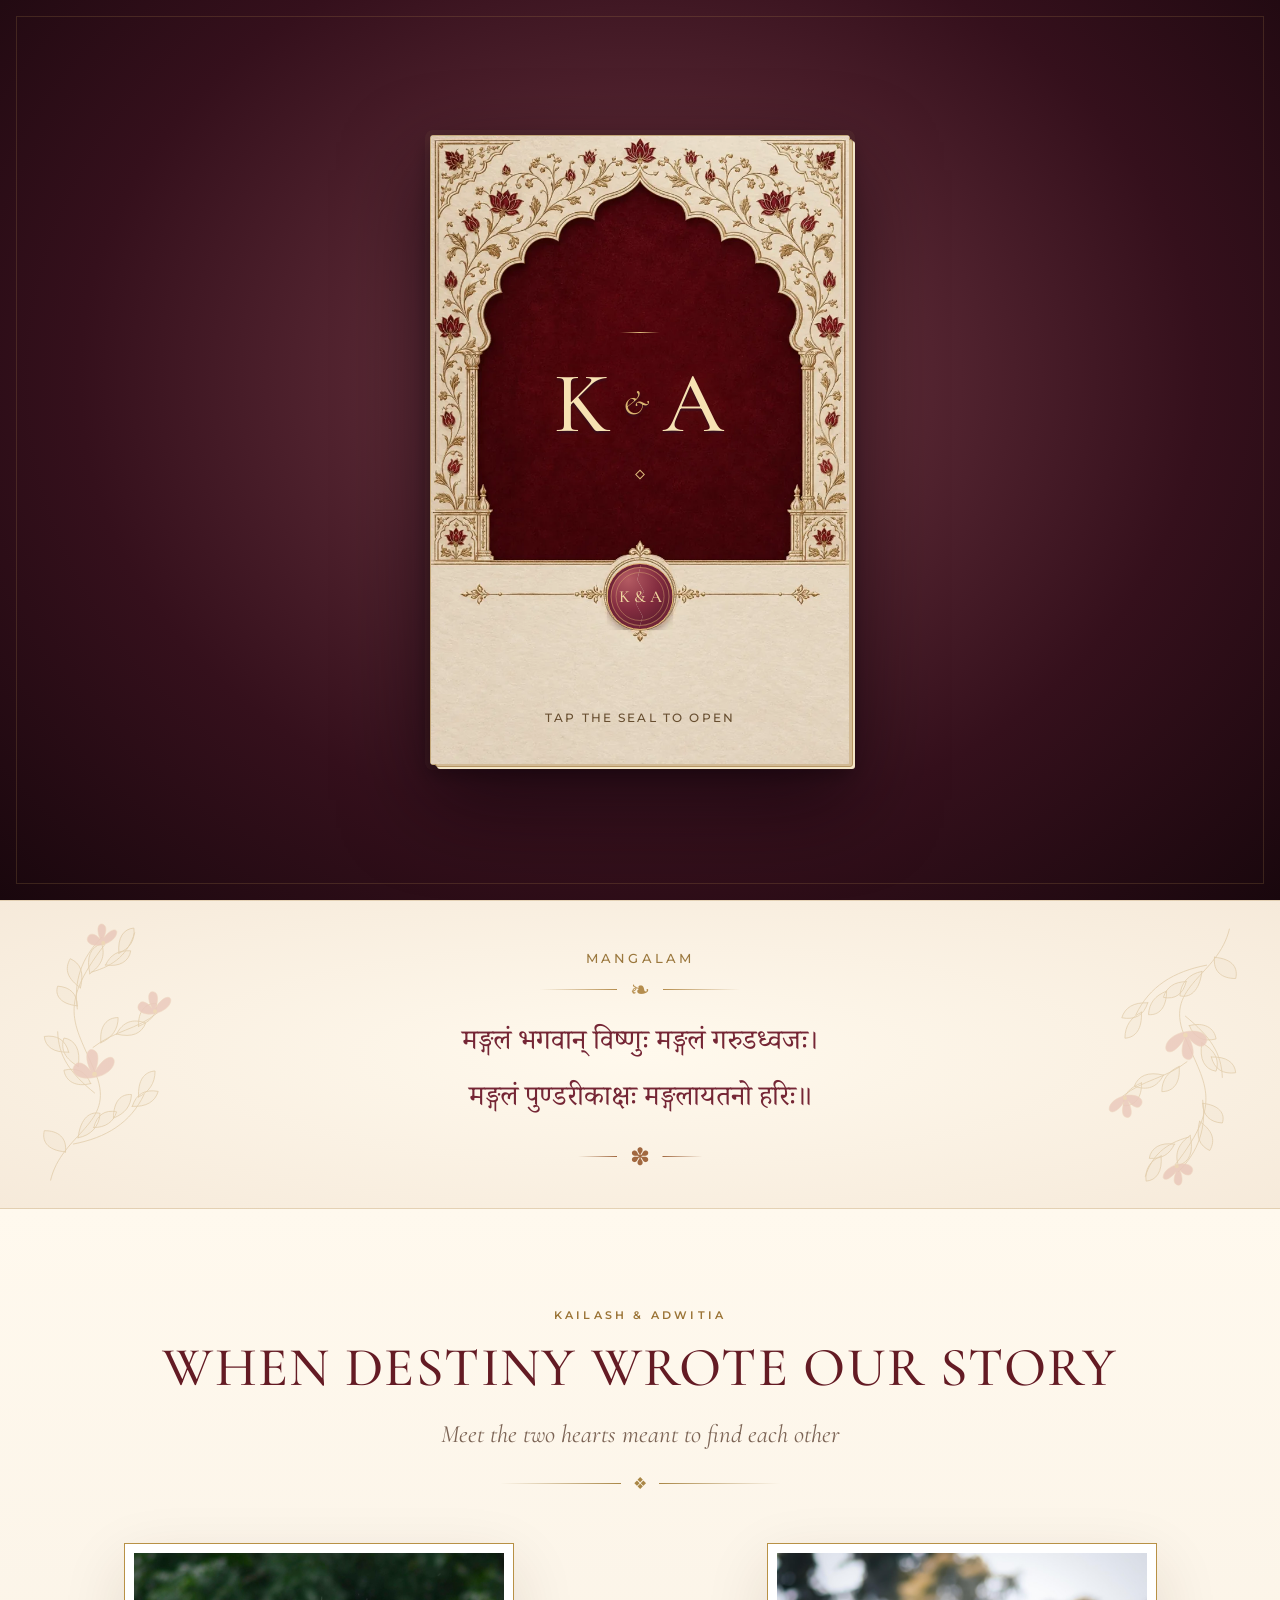
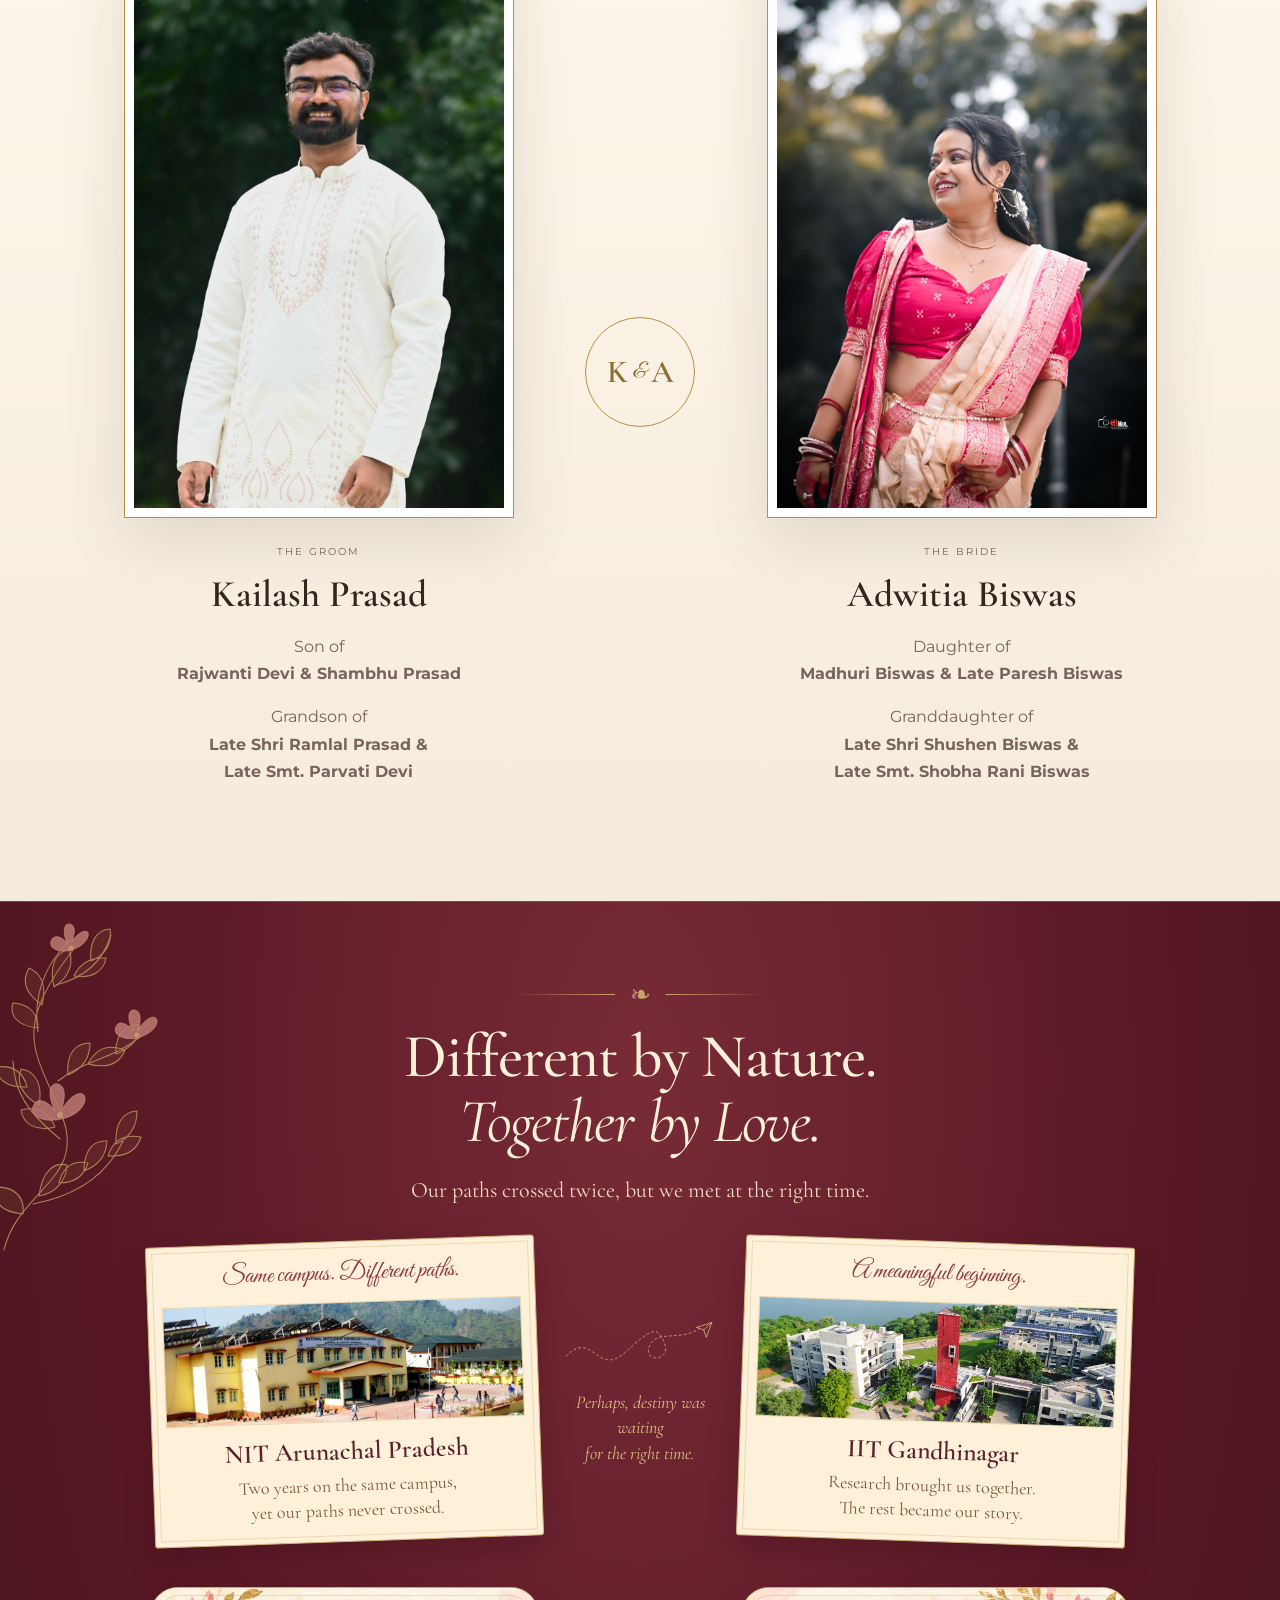
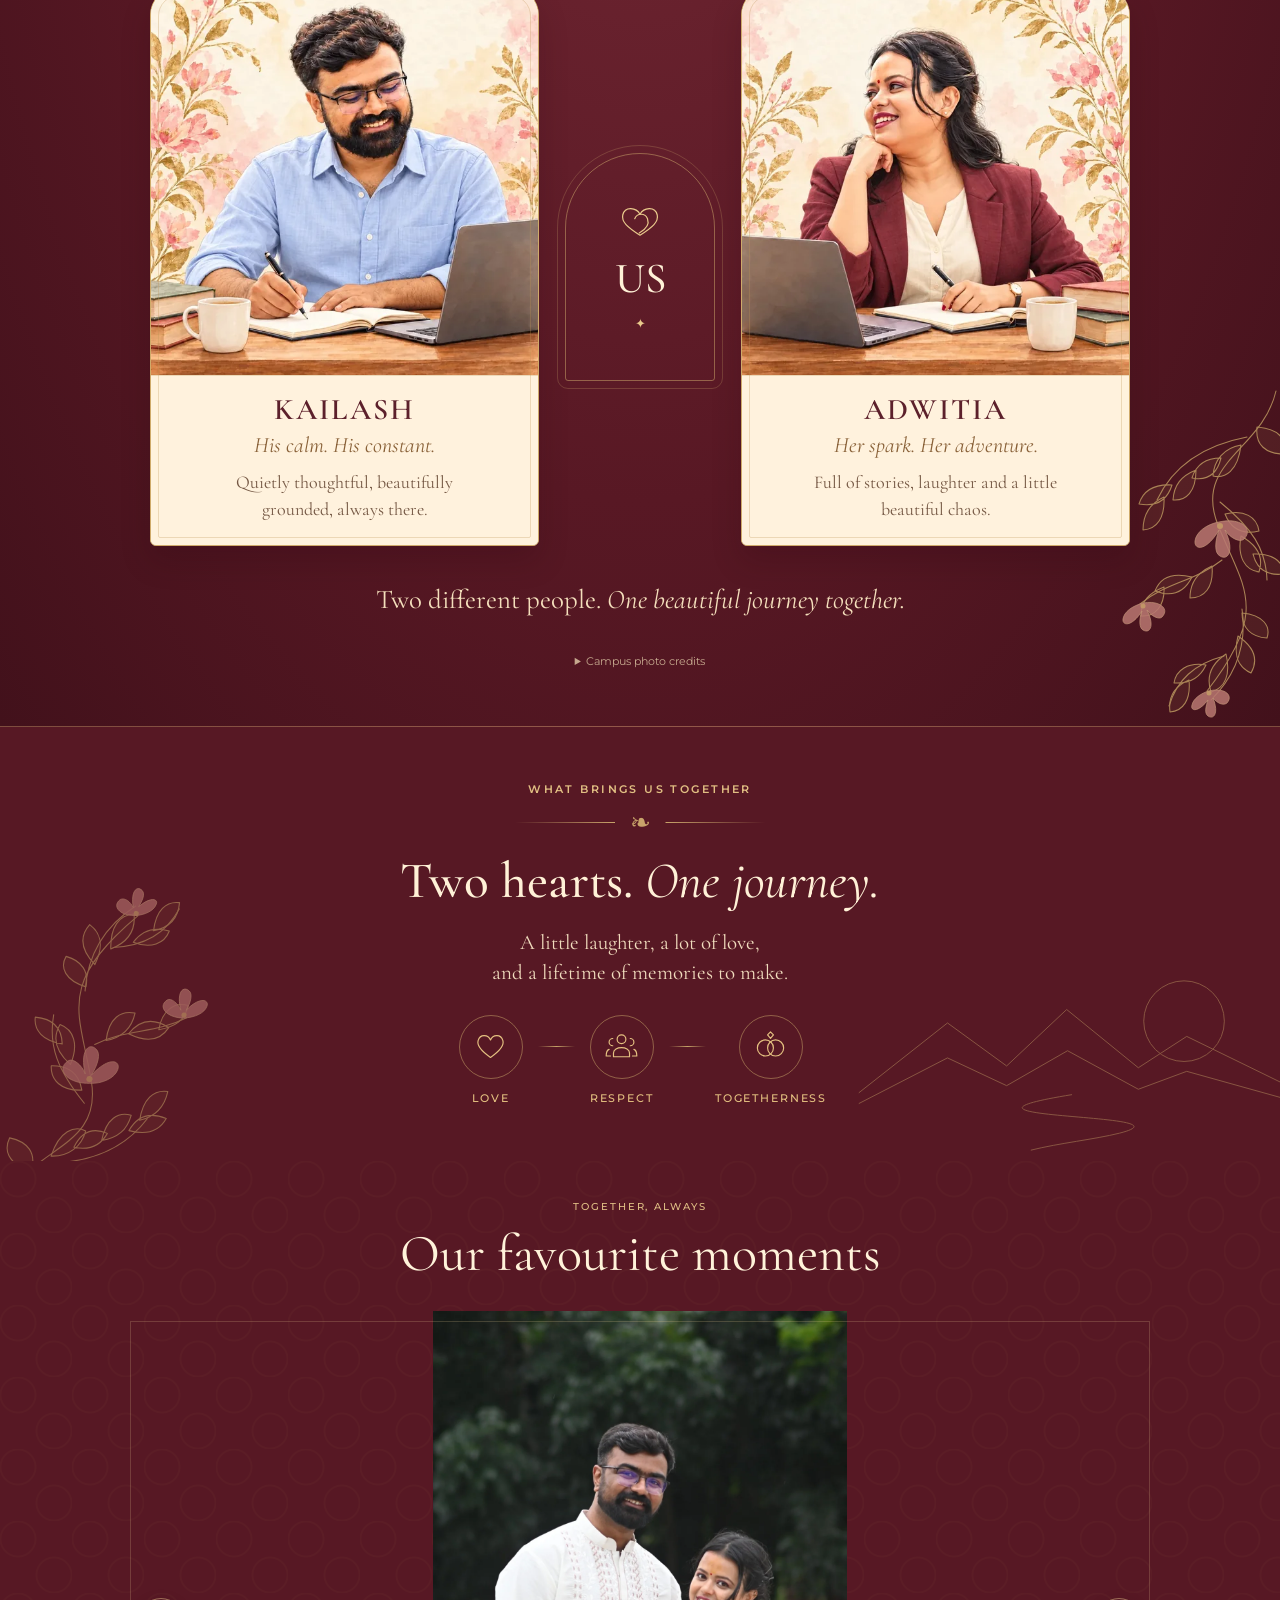
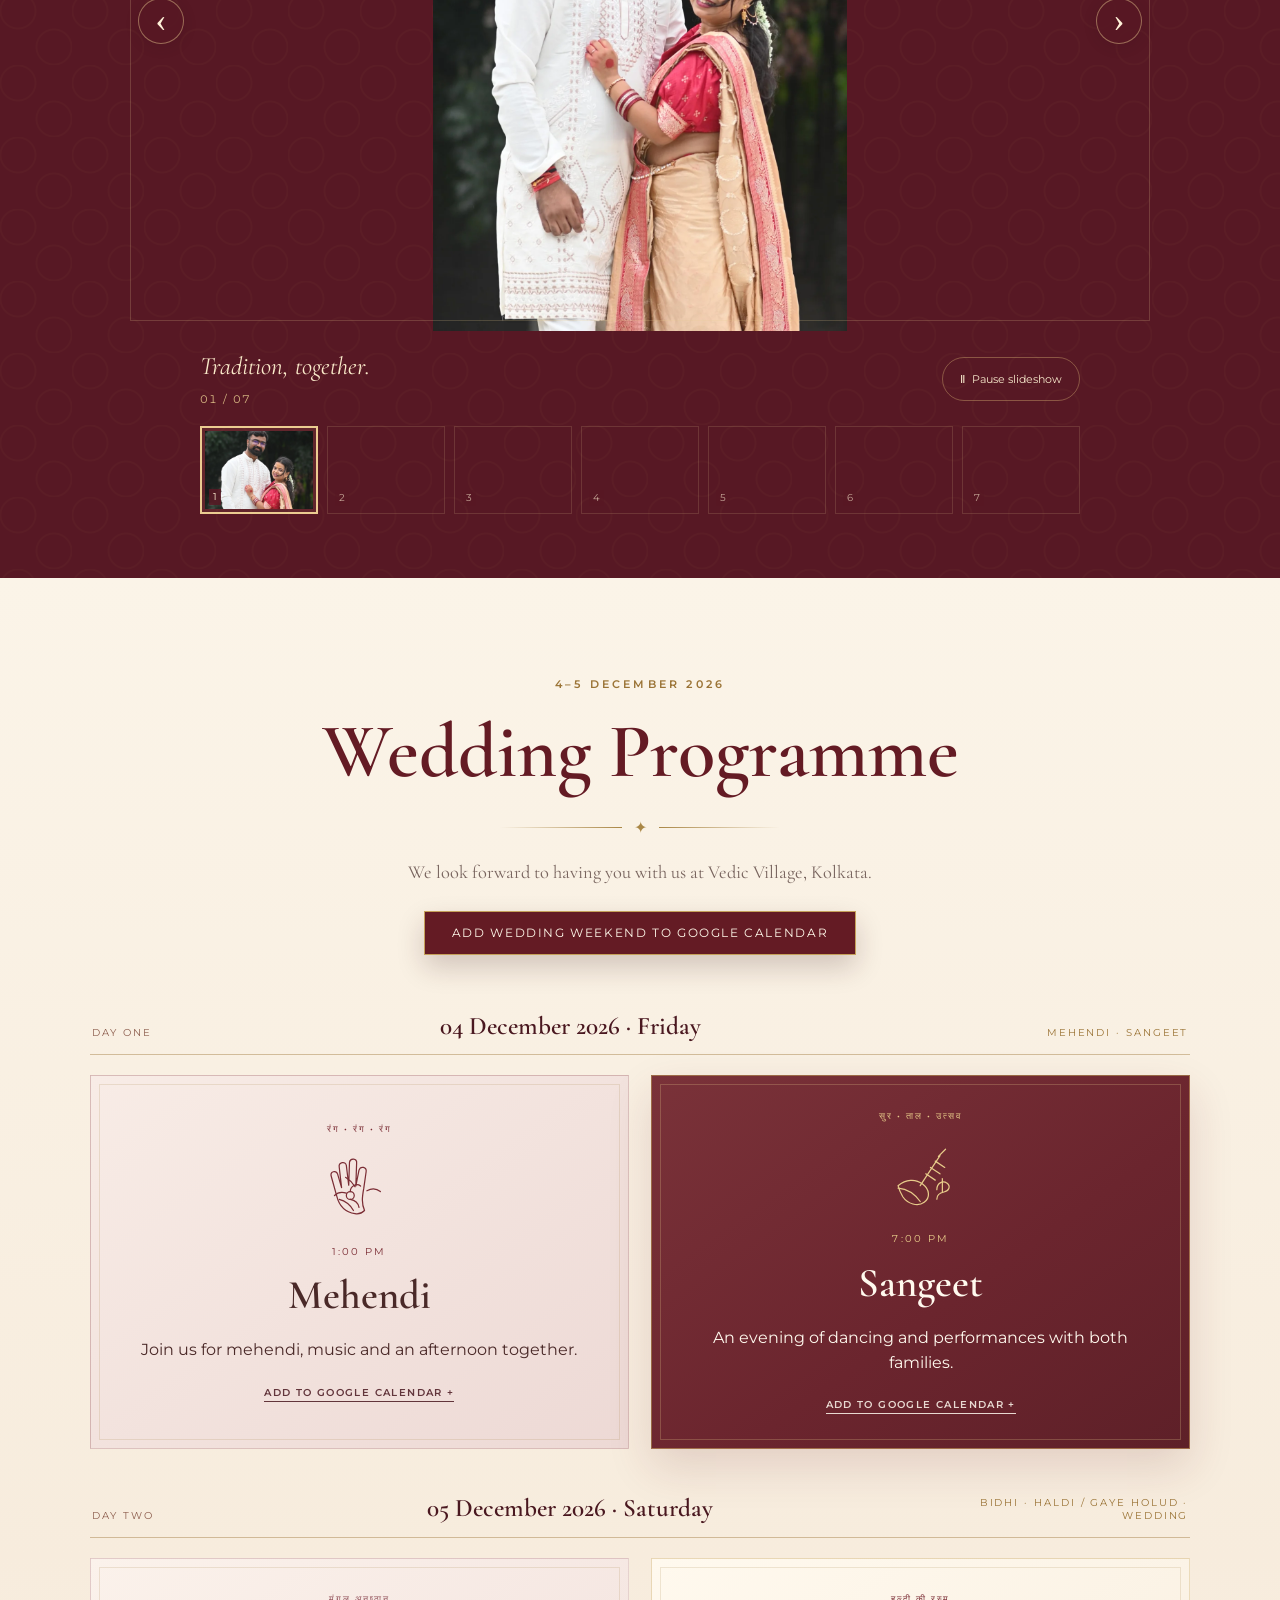
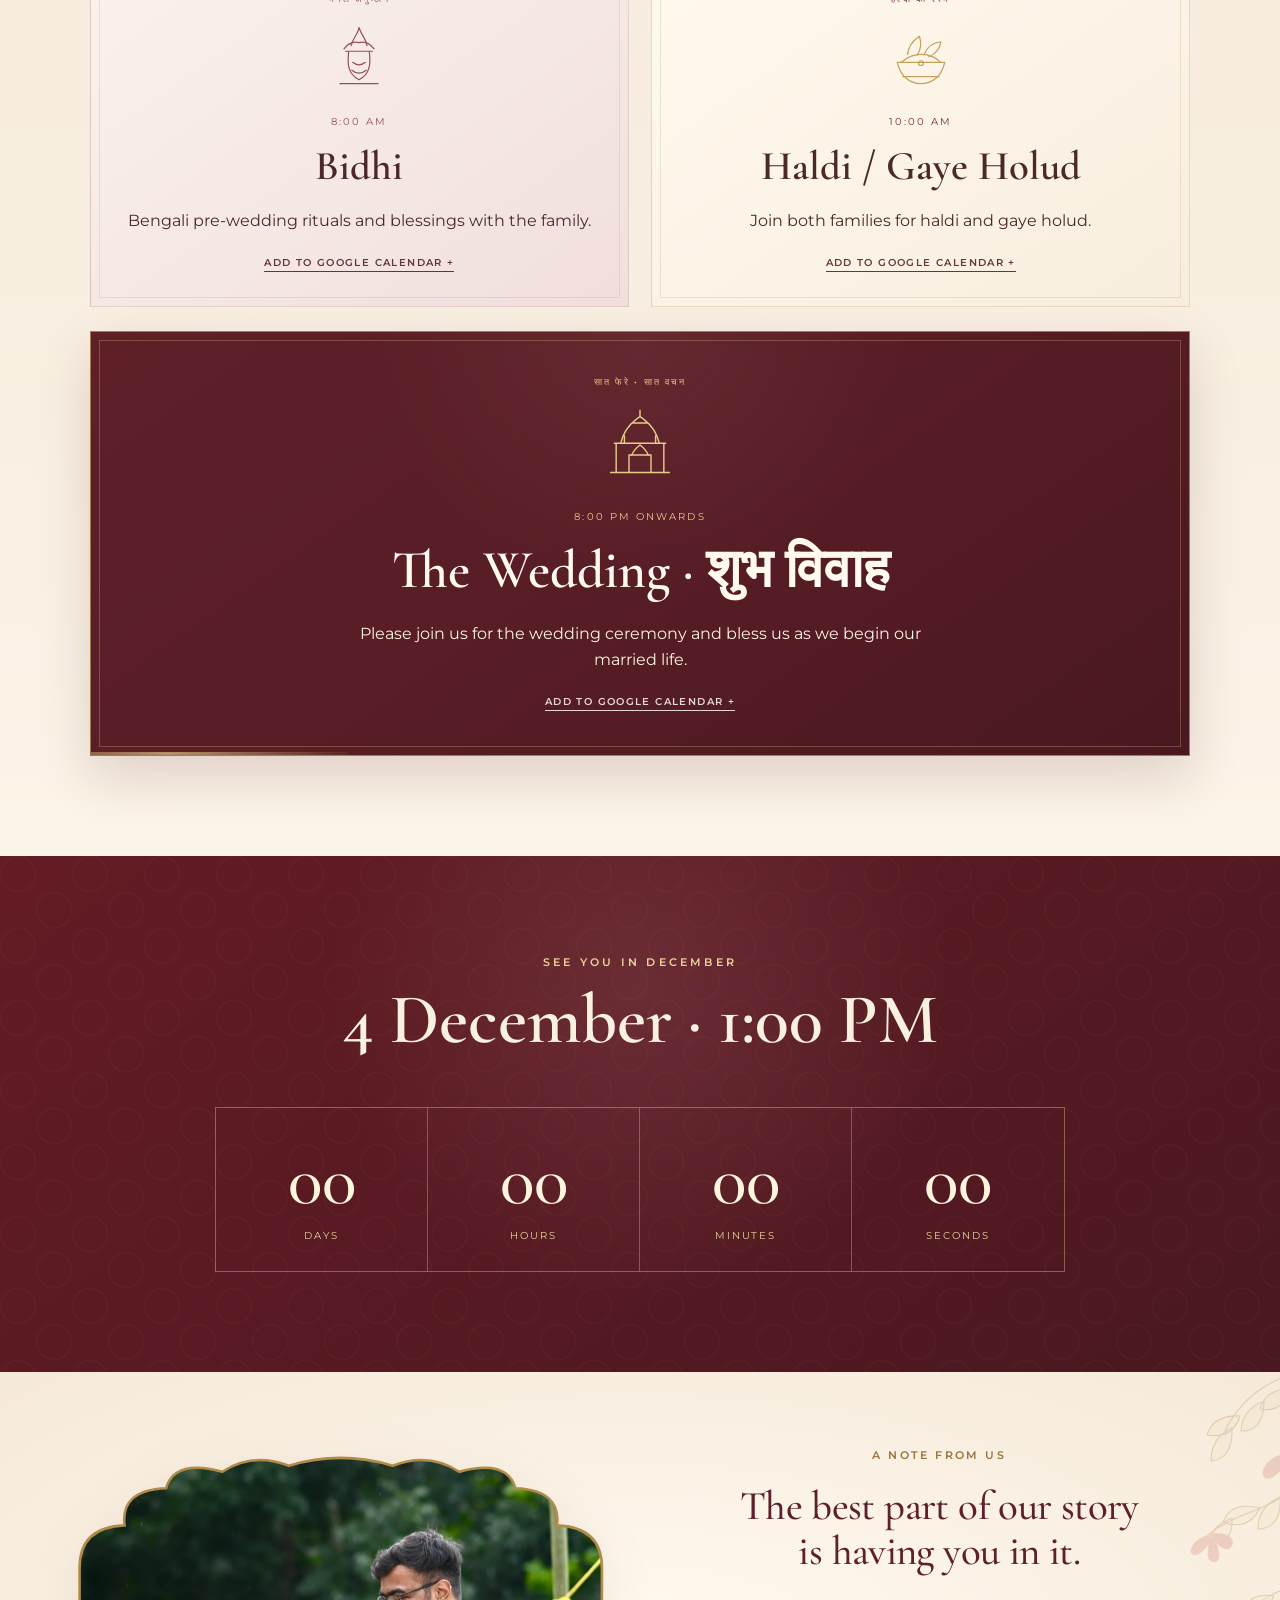
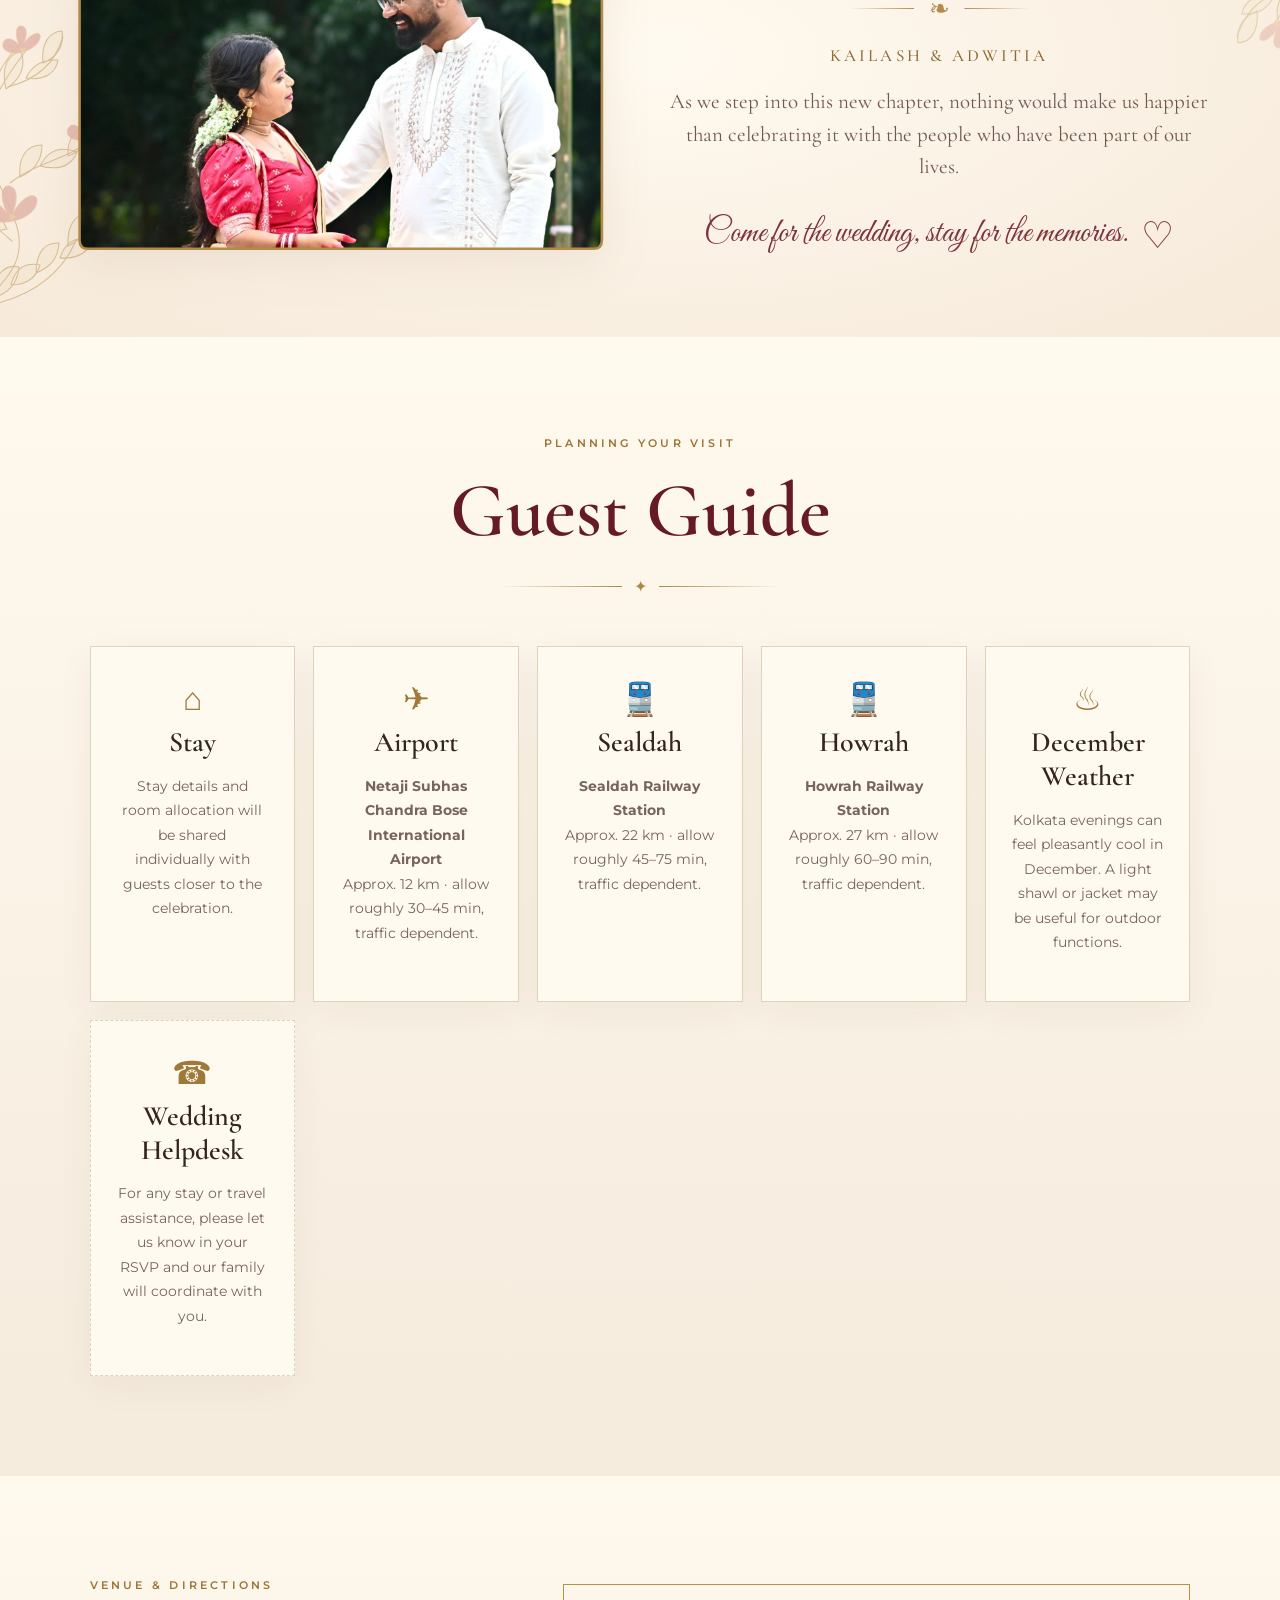
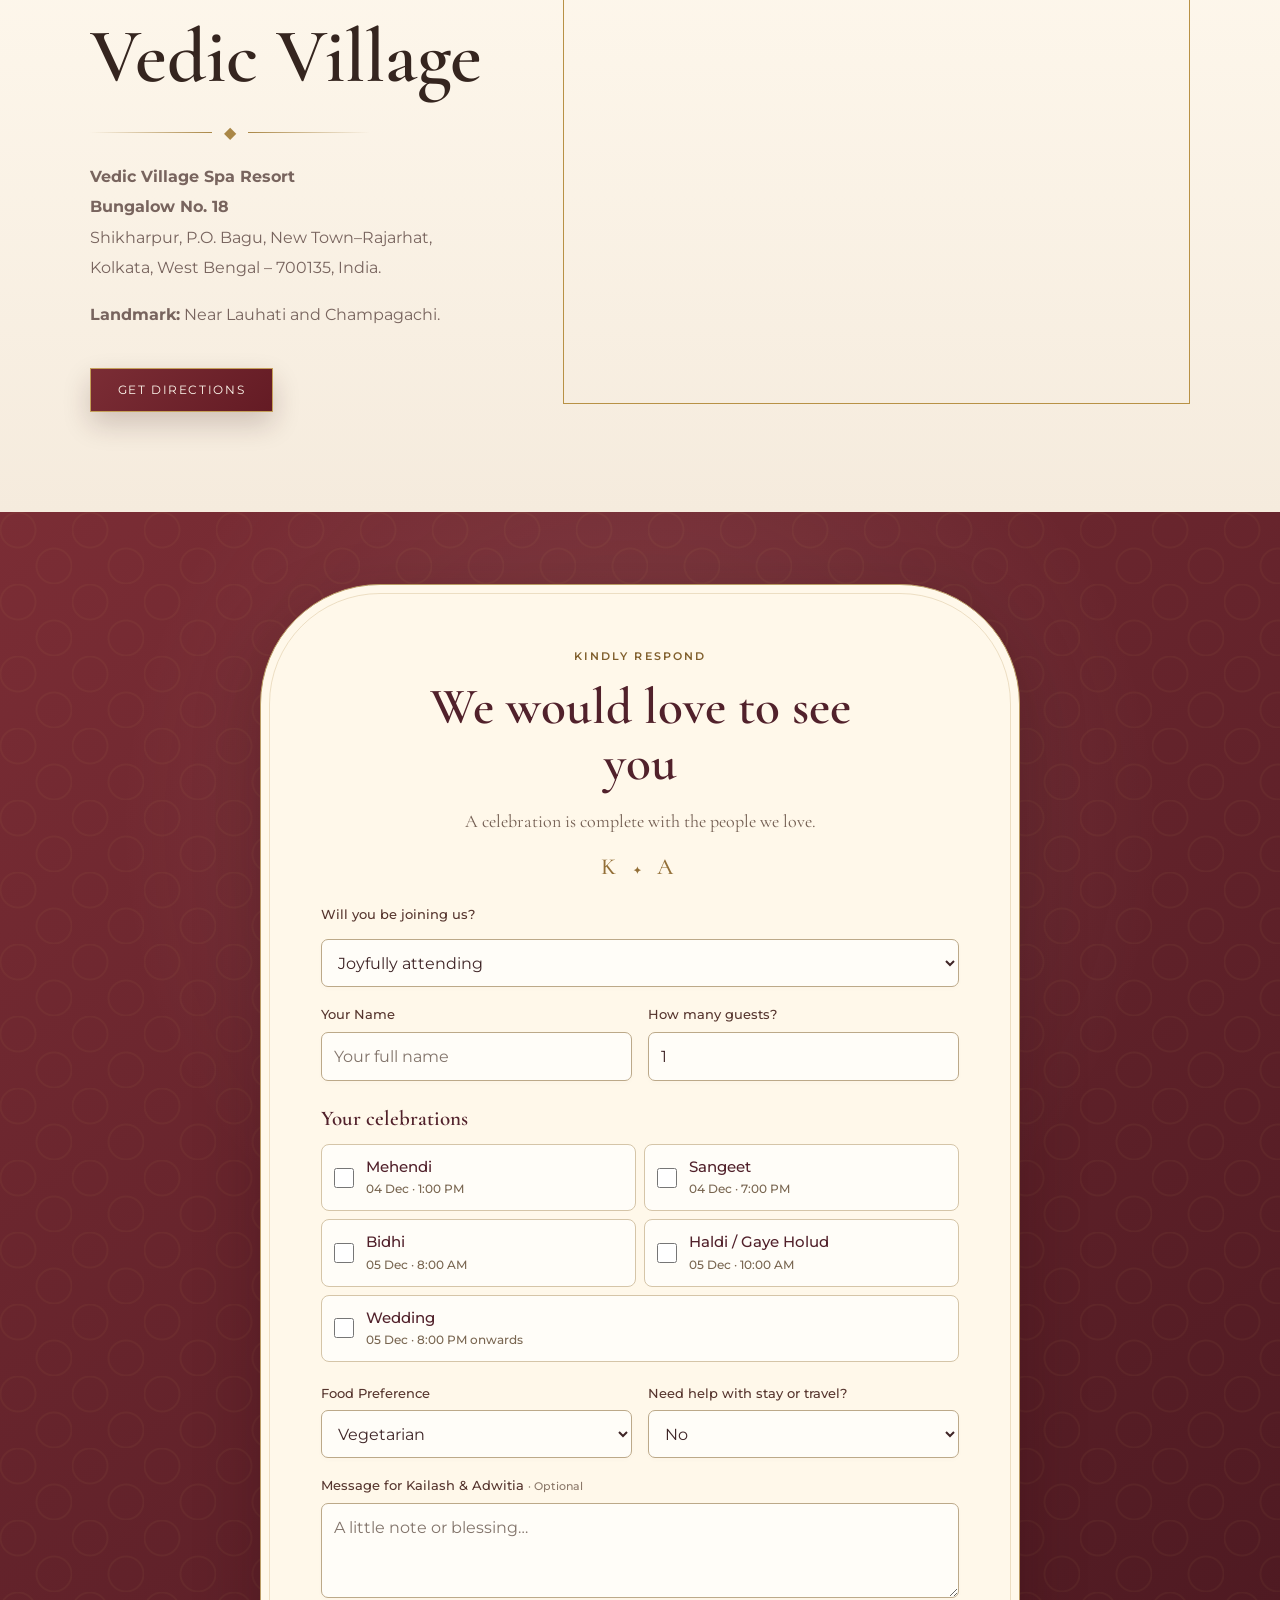
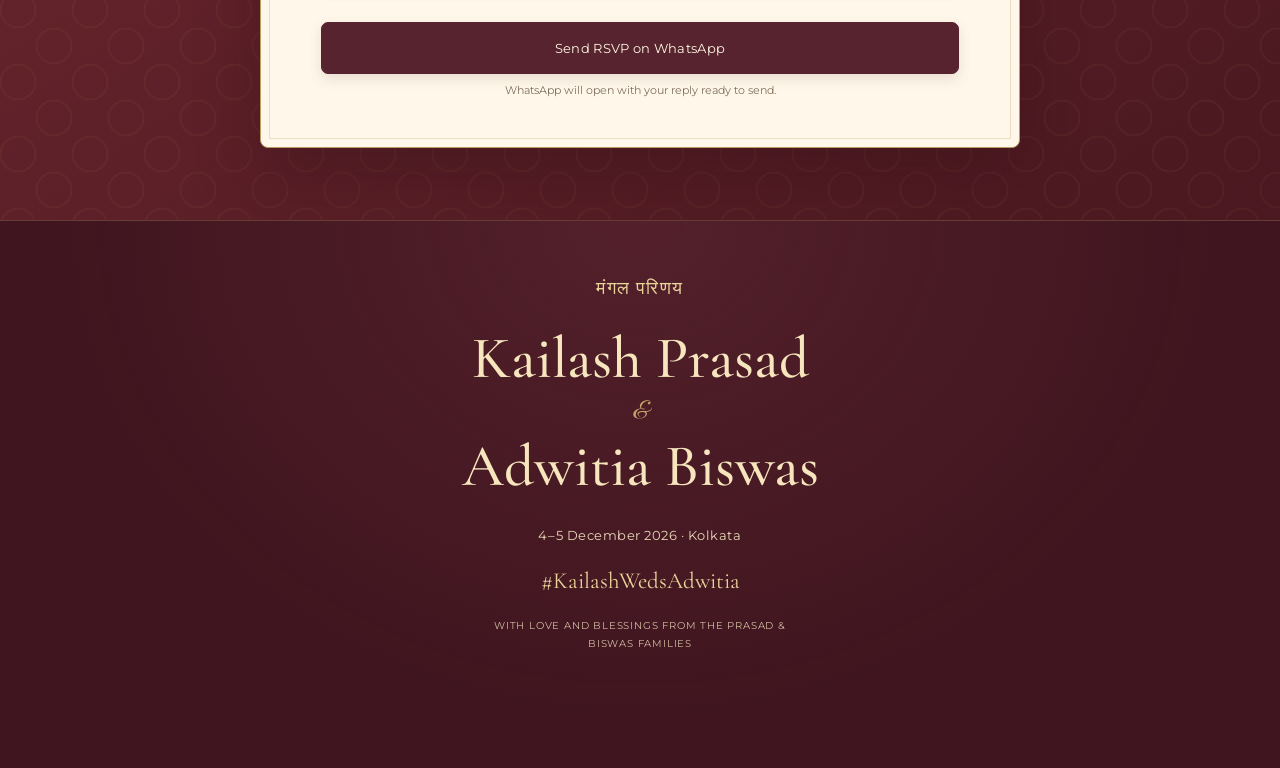
==== commit a8253c89: "Unify seven photos in a smooth slideshow between journey and programme on both invitations" ====
--- a/groom/index.html
+++ b/groom/index.html
@@ -8,7 +8,7 @@
 <meta content="A royal Bihar–Bengal wedding celebration at Vedic Village, Kolkata · 4–5 December 2026." name="description"/>
 <title>Kailash &amp; Adwitia · 4–5 December 2026 · Vedic Village, Kolkata</title>
 <link href="styles.css?v=gallery7" rel="stylesheet"/>
-<meta content="website" property="og:type"/><meta content="Kailash &amp; Adwitia" property="og:title"/><meta content="4–5 December 2026 · Vedic Village, Kolkata" property="og:description"/><meta content="https://kailashprasad.com/wedding-invitation/groom/" property="og:url"/><meta content="https://kailashprasad.com/wedding-invitation/groom/assets/wedding-preview-groom-v1.jpg" property="og:image"/><meta content="Kailash &amp; Adwitia — 4–5 December 2026 — Vedic Village, Kolkata" property="og:image:alt"/><meta content="summary_large_image" name="twitter:card"/><meta content="Kailash &amp; Adwitia · 4–5 December 2026" name="twitter:title"/><meta content="From Champaran to Bengal, with love — Vedic Village, Kolkata." name="twitter:description"/><meta content="https://kailashprasad.com/wedding-invitation/groom/assets/wedding-preview-groom-v1.jpg" name="twitter:image"/><link href="https://kailashprasad.com/wedding-invitation/groom/" rel="canonical"/><link href="assets/favicon.svg?v=ka2" rel="icon" type="image/svg+xml"/><link fetchpriority="low" as="image" href="assets/fast/palace-desktop.webp" media="(min-width: 901px), (orientation: landscape)" rel="preload" type="image/webp"/><link fetchpriority="low" as="image" href="assets/fast/palace-mobile.webp" media="(max-width: 900px) and (orientation: portrait)" rel="preload" type="image/webp"/><meta content="https://kailashprasad.com/wedding-invitation/groom/assets/wedding-preview-groom-v1.jpg" property="og:image:secure_url"/><meta content="image/jpeg" property="og:image:type"/><meta content="1080" property="og:image:width"/><meta content="1080" property="og:image:height"/><link rel="stylesheet" href="wow.css?v=groom-first2"/><link rel="preload" as="image" fetchpriority="high" href="assets/fast/cover.webp"/><link href="destiny.css?v=speed1" rel="stylesheet"/><link href="welcome.css?v=two-lines1" rel="stylesheet"/><noscript><style>body.locked{overflow:auto}.gate{display:none!important}body.locked .page-music-toggle{display:none!important}.reveal-on-scroll{opacity:1;transform:none}</style></noscript><link rel="preload" as="font" href="assets/fast/invitation-serif.woff2" type="font/woff2" crossorigin="anonymous"/><link rel="stylesheet" href="cinematic.css?v=cinematic1"/></head>
+<meta content="website" property="og:type"/><meta content="Kailash &amp; Adwitia" property="og:title"/><meta content="4–5 December 2026 · Vedic Village, Kolkata" property="og:description"/><meta content="https://kailashprasad.com/wedding-invitation/groom/" property="og:url"/><meta content="https://kailashprasad.com/wedding-invitation/groom/assets/wedding-preview-groom-v1.jpg" property="og:image"/><meta content="Kailash &amp; Adwitia — 4–5 December 2026 — Vedic Village, Kolkata" property="og:image:alt"/><meta content="summary_large_image" name="twitter:card"/><meta content="Kailash &amp; Adwitia · 4–5 December 2026" name="twitter:title"/><meta content="From Champaran to Bengal, with love — Vedic Village, Kolkata." name="twitter:description"/><meta content="https://kailashprasad.com/wedding-invitation/groom/assets/wedding-preview-groom-v1.jpg" name="twitter:image"/><link href="https://kailashprasad.com/wedding-invitation/groom/" rel="canonical"/><link href="assets/favicon.svg?v=ka2" rel="icon" type="image/svg+xml"/><link fetchpriority="low" as="image" href="assets/fast/palace-desktop.webp" media="(min-width: 901px), (orientation: landscape)" rel="preload" type="image/webp"/><link fetchpriority="low" as="image" href="assets/fast/palace-mobile.webp" media="(max-width: 900px) and (orientation: portrait)" rel="preload" type="image/webp"/><meta content="https://kailashprasad.com/wedding-invitation/groom/assets/wedding-preview-groom-v1.jpg" property="og:image:secure_url"/><meta content="image/jpeg" property="og:image:type"/><meta content="1080" property="og:image:width"/><meta content="1080" property="og:image:height"/><link rel="stylesheet" href="wow.css?v=groom-first2"/><link rel="preload" as="image" fetchpriority="high" href="assets/fast/cover.webp"/><link href="destiny.css?v=speed1" rel="stylesheet"/><link href="welcome.css?v=two-lines1" rel="stylesheet"/><noscript><style>body.locked{overflow:auto}.gate{display:none!important}body.locked .page-music-toggle{display:none!important}.reveal-on-scroll{opacity:1;transform:none}</style></noscript><link rel="preload" as="font" href="assets/fast/invitation-serif.woff2" type="font/woff2" crossorigin="anonymous"/><link rel="stylesheet" href="cinematic.css?v=album7v1"/></head>
 <body class="locked cover-closed"><a class="skip-link" href="#page">Skip to invitation</a><div aria-hidden="true" id="petals"></div>
 <button aria-label="Play background music" class="page-music-toggle" id="pageMusicToggle" type="button">♪ Play Music</button><audio id="bgMusic" loop="" preload="none" playsinline="">
 <source src="assets/fast/music.mp3" type="audio/mpeg"/>
@@ -110,17 +110,11 @@
 </ul>
 </div>
 </section>
-<section class="memory-interlude" id="memory-interlude" aria-labelledby="memory-title" aria-roledescription="slideshow">
-<div class="memory-stage">
-<div class="memory-slides">
-<figure class="memory-slide memory-slide-cafe is-active" aria-hidden="false"><img src="assets/gallery/cafe-moment-v1.webp" alt="Kailash and Adwitia sharing a smile in a cosy cafe" width="1200" height="1600" loading="lazy" decoding="async"/></figure>
-<figure class="memory-slide memory-slide-river" aria-hidden="true"><img src="assets/gallery/riverside-trip-v1.webp" alt="Kailash and Adwitia together beside the river" width="1600" height="1066" loading="lazy" decoding="async"/></figure>
-<figure class="memory-slide memory-slide-sunshine" aria-hidden="true"><img src="assets/gallery/sunshine-together-v1.webp" alt="Kailash and Adwitia together in yellow traditional attire" width="1200" height="1600" loading="lazy" decoding="async"/></figure>
-</div>
-<div class="memory-frame" aria-hidden="true"></div>
-<div class="memory-copy"><p class="memory-kicker">A moment, before forever</p><h2 id="memory-title">Of all the paths we could have taken,<em>we found each other.</em></h2><p class="memory-names">Kailash &amp; Adwitia</p></div>
-<div class="memory-controls" hidden><div class="memory-pickers" role="group" aria-label="Choose a photograph"><button class="memory-dot" type="button" aria-label="Show cafe photograph" aria-pressed="true"></button><button class="memory-dot" type="button" aria-label="Show riverside photograph" aria-pressed="false"></button><button class="memory-dot" type="button" aria-label="Show yellow-attire photograph" aria-pressed="false"></button></div><button class="memory-toggle" type="button" aria-pressed="true">Pause slideshow</button></div>
-</div>
+<section class="gallery section photo-slideshow" id="gallery" aria-labelledby="gallery-title" aria-roledescription="carousel">
+<div class="album-shell"><div class="album-heading"><p class="eyebrow">Together, always</p><h2 id="gallery-title">Our favourite moments</h2></div>
+<div class="album-stage"><button class="album-open" type="button" aria-label="View photo 1 of 7 full screen"><span class="album-slide is-active" data-caption="Tradition, together." aria-hidden="false"><img src="assets/gallery/traditional-portrait.webp" alt="Kailash and Adwitia together in traditional attire" width="1200" height="1800" loading="lazy" decoding="async" draggable="false"/></span><span class="album-slide" data-caption="Somewhere along the way." aria-hidden="true"><img src="assets/gallery/doorway-moment.webp" alt="Kailash and Adwitia sharing a cheerful doorway moment" width="1350" height="1800" loading="lazy" decoding="async" draggable="false"/></span><span class="album-slide" data-caption="A little laughter, a lot of love." aria-hidden="true"><img src="assets/gallery/traditional-candid.webp" alt="Kailash and Adwitia sharing a candid moment in traditional attire" width="1350" height="1800" loading="lazy" decoding="async" draggable="false"/></span><span class="album-slide" data-caption="Places became memories." aria-hidden="true"><img src="assets/gallery/riverside-trip-v1.webp" alt="Kailash and Adwitia together beside the river" width="1600" height="1066" loading="lazy" decoding="async" draggable="false"/></span><span class="album-slide" data-caption="Before the forever." aria-hidden="true"><img src="assets/gallery/spring-laugh.webp" alt="Kailash and Adwitia laughing together beneath spring blossoms" width="1200" height="1800" loading="lazy" decoding="async" draggable="false"/></span><span class="album-slide" data-caption="Our favourite kind of moment." aria-hidden="true"><img src="assets/gallery/cafe-moment-v1.webp" alt="Kailash and Adwitia smiling together in a cosy cafe" width="1200" height="1600" loading="lazy" decoding="async" draggable="false"/></span><span class="album-slide" data-caption="A little sunshine, together." aria-hidden="true"><img src="assets/gallery/sunshine-together-v1.webp" alt="Kailash and Adwitia together in yellow traditional attire beside palm trees" width="1200" height="1600" loading="lazy" decoding="async" draggable="false"/></span></button><button class="album-arrow album-prev" type="button" aria-label="Previous photograph">‹</button><button class="album-arrow album-next" type="button" aria-label="Next photograph">›</button></div>
+<div class="album-controls" hidden><div class="album-caption-row"><div><p class="album-caption-text">Tradition, together.</p><span class="album-count">01 / 07</span></div><button class="album-toggle" type="button" aria-pressed="true">Pause slideshow</button></div>
+<div class="album-thumbnails" role="group" aria-label="Choose any photograph"><button class="album-thumb" type="button" aria-label="Show photo 1: Tradition, together." aria-pressed="true"><img src="assets/gallery/traditional-portrait.webp" alt="" width="1200" height="1800" loading="lazy" decoding="async" draggable="false"/><span class="album-thumb-number" aria-hidden="true">1</span></button><button class="album-thumb" type="button" aria-label="Show photo 2: Somewhere along the way." aria-pressed="false"><img src="assets/gallery/doorway-moment.webp" alt="" width="1350" height="1800" loading="lazy" decoding="async" draggable="false"/><span class="album-thumb-number" aria-hidden="true">2</span></button><button class="album-thumb" type="button" aria-label="Show photo 3: A little laughter, a lot of love." aria-pressed="false"><img src="assets/gallery/traditional-candid.webp" alt="" width="1350" height="1800" loading="lazy" decoding="async" draggable="false"/><span class="album-thumb-number" aria-hidden="true">3</span></button><button class="album-thumb" type="button" aria-label="Show photo 4: Places became memories." aria-pressed="false"><img src="assets/gallery/riverside-trip-v1.webp" alt="" width="1600" height="1066" loading="lazy" decoding="async" draggable="false"/><span class="album-thumb-number" aria-hidden="true">4</span></button><button class="album-thumb" type="button" aria-label="Show photo 5: Before the forever." aria-pressed="false"><img src="assets/gallery/spring-laugh.webp" alt="" width="1200" height="1800" loading="lazy" decoding="async" draggable="false"/><span class="album-thumb-number" aria-hidden="true">5</span></button><button class="album-thumb" type="button" aria-label="Show photo 6: Our favourite kind of moment." aria-pressed="false"><img src="assets/gallery/cafe-moment-v1.webp" alt="" width="1200" height="1600" loading="lazy" decoding="async" draggable="false"/><span class="album-thumb-number" aria-hidden="true">6</span></button><button class="album-thumb" type="button" aria-label="Show photo 7: A little sunshine, together." aria-pressed="false"><img src="assets/gallery/sunshine-together-v1.webp" alt="" width="1200" height="1600" loading="lazy" decoding="async" draggable="false"/><span class="album-thumb-number" aria-hidden="true">7</span></button></div></div><span class="album-status" aria-live="polite"></span></div>
 </section>
 <section class="events section ivory" id="events">
 <div class="section-heading reveal-on-scroll">
@@ -183,18 +177,6 @@
 <article class="guide-card reveal-on-scroll"><span>🚆</span><h3>Howrah</h3><p><strong>Howrah Railway Station</strong><br/>Approx. 27 km · allow roughly 60–90 min, traffic dependent.</p></article>
 <article class="guide-card reveal-on-scroll"><span>♨</span><h3>December Weather</h3><p>Kolkata evenings can feel pleasantly cool in December. A light shawl or jacket may be useful for outdoor functions.</p></article>
 <article class="guide-card reveal-on-scroll hospitality-card"><span>☎</span><h3>Wedding Helpdesk</h3><p>For any stay or travel assistance, please let us know in your RSVP and our family will coordinate with you.</p></article></div>
-</section>
-<section class="gallery section" id="gallery">
-<div class="section-heading light reveal-on-scroll"><p class="eyebrow">Together</p><h2>A few favourite photographs</h2><div class="gold-divider"><span>✦</span></div></div>
-<div class="editorial-gallery expanded-gallery reveal-on-scroll">
-<button class="gallery-item gallery-hero"><img alt="Kailash and Adwitia together in traditional attire" decoding="async" loading="lazy" src="assets/gallery/traditional-portrait.webp"/><span>Tradition, together.</span></button>
-<button class="gallery-item gallery-door"><img alt="Kailash and Adwitia sharing a cheerful doorway moment" decoding="async" loading="lazy" src="assets/gallery/doorway-moment.webp"/><span>Somewhere along the way.</span></button>
-<button class="gallery-item gallery-candid"><img alt="A candid moment between Kailash and Adwitia in traditional attire" decoding="async" loading="lazy" src="assets/gallery/traditional-candid.webp"/></button>
-<button class="gallery-item gallery-travel"><img alt="Kailash and Adwitia together beside a river on their travels" decoding="async" loading="lazy" src="assets/gallery/riverside-trip-v1.webp"/><span>Places became memories.</span></button>
-<button class="gallery-item gallery-spring"><img alt="Kailash and Adwitia laughing together beneath spring blossoms" decoding="async" loading="lazy" src="assets/gallery/spring-laugh.webp"/><span>Before the forever.</span></button>
-<button class="gallery-item gallery-cafe"><img alt="Kailash and Adwitia smiling together in a cosy cafe" decoding="async" loading="lazy" width="1200" height="1600" src="assets/gallery/cafe-moment-v1.webp"/></button>
-<button class="gallery-item gallery-sunshine"><img alt="Kailash and Adwitia in yellow traditional attire beside palm trees" decoding="async" loading="lazy" width="1200" height="1600" src="assets/gallery/sunshine-together-v1.webp"/></button>
-</div>
 </section>
 <section class="venue section ivory" id="venue">
 <div class="venue-wrap">
@@ -218,7 +200,7 @@
 <footer><div class="heritage-mark" lang="hi"><span>मंगल परिणय</span></div><h2 class="footer-names"><span>Kailash Prasad</span><em>&amp;</em><span>Adwitia Biswas</span></h2><p class="footer-date">4–5 December 2026 · Kolkata</p><p class="hashtag">#KailashWedsAdwitia</p><p class="footer-small">With love and blessings from the Prasad &amp; Biswas families</p></footer>
 </main>
 <dialog id="lightbox"><button aria-label="Close image" id="closeLightbox">×</button><button aria-label="Previous image" id="prevLightbox">‹</button><button aria-label="Next image" id="nextLightbox">›</button><img alt="" id="lightboxImage"/></dialog>
-<script defer src="script.js?v=cinematic1"></script>
+<script defer src="script.js?v=album7v1"></script>
 </body>
 </html>
 
@@ -227,3 +209,4 @@
 
 
 
+
--- a/groom/cinematic.css
+++ b/groom/cinematic.css
@@ -57,31 +57,49 @@
 @keyframes manuscriptLight{0%{opacity:0;transform:scale(.2)}35%{opacity:.85}80%{opacity:.25}100%{opacity:0;transform:scale(1.7)}}
 @media(max-height:550px){.manuscript-kicker{font-size:7px;margin-bottom:8px}.manuscript-names{font-size:20px}.manuscript-date{font-size:7px;margin-top:12px}.manuscript-page::before,.manuscript-page::after{font-size:22px}.cover-skip{bottom:0;font-size:9px}}
 
-/* A slow, photographic pause between the story and the programme. */
-.memory-interlude{position:relative;background:#32101a;padding:clamp(32px,5vw,72px) clamp(14px,4vw,56px);color:#fff5df;isolation:isolate}
-.memory-stage{position:relative;width:min(1120px,100%);height:clamp(520px,49vw,650px);margin:auto;overflow:hidden;background:#3e1e27;border:1px solid #d9b87966;box-shadow:0 24px 60px #19060b55;isolation:isolate}
-.memory-slide{position:absolute;inset:0;margin:0;opacity:0;transition:opacity 1.5s ease;z-index:0;overflow:hidden;pointer-events:none}
-.memory-slide.is-active{opacity:1;z-index:1}
-.memory-slide img{width:100%;height:100%;object-fit:cover;object-position:center 60%;display:block;transform:scale(1.035)}
-.memory-slide-river img{object-position:center 63%}
-.memory-slide-sunshine img{object-position:center 57%}
-.memory-slide.is-active img{animation:memoryDrift 8s linear both;animation-play-state:paused}
-.memory-interlude.is-playing .memory-slide.is-active img{animation-play-state:running}
-.memory-stage::after{content:"";position:absolute;inset:0;z-index:2;pointer-events:none;background:linear-gradient(180deg,#1c07131a 20%,#210a1722 40%,#210a17bf 72%,#210a17ed)}
-.memory-frame{position:absolute;inset:14px;z-index:3;border:1px solid #f7dfaa50;pointer-events:none}
-.memory-copy{position:absolute;z-index:4;left:clamp(24px,5vw,64px);right:clamp(24px,5vw,64px);bottom:100px;text-align:left;pointer-events:none}
-.memory-copy .memory-kicker{font:500 10px/1.5 Montserrat,sans-serif;letter-spacing:.2em;text-transform:uppercase;color:#f3d5a0;margin:0 0 16px}
-.memory-copy h2{font:400 clamp(32px,4vw,54px)/1.1 'Cormorant Garamond',Georgia,serif;color:#fff6e1;max-width:730px;margin:0;text-shadow:0 2px 15px #17081255}
-.memory-copy h2 em{display:block;font-weight:400;color:#f7dfb0}
-.memory-names{font:400 18px/1.3 'Cormorant Garamond',Georgia,serif;letter-spacing:.04em;margin:18px 0 0;color:#ecd4ae}
-.memory-controls{position:absolute;z-index:5;left:clamp(24px,5vw,64px);right:clamp(24px,5vw,64px);bottom:30px;display:flex;align-items:center;justify-content:space-between;gap:15px}
-.memory-controls[hidden]{display:none}.memory-pickers{display:flex;gap:8px}
-.memory-dot{position:relative;width:42px;height:44px;padding:0;border:0;background:transparent;color:#f5dcac;cursor:pointer}
-.memory-dot::before{content:"";position:absolute;left:0;right:0;top:20px;height:2px;background:#f4dfb95e}
-.memory-dot[aria-pressed="true"]::before{height:3px;background:#f3d5a0}
-.memory-toggle{border:1px solid #edcda16b;background:#32101a55;color:#fff2d4;border-radius:30px;padding:11px 15px;min-height:44px;font:500 10px/1.4 Montserrat,sans-serif;letter-spacing:.04em;cursor:pointer}
-.memory-toggle[hidden]{display:none}.memory-toggle::before{content:"Ⅱ";margin-right:7px}.memory-toggle[aria-pressed="false"]::before{content:"▷"}
-.memory-controls button:focus-visible{outline:2px solid #ffe7ad;outline-offset:4px}
-@keyframes memoryDrift{from{transform:scale(1)}to{transform:scale(1.055)}}
-@media(max-width:700px){.memory-interlude{padding:22px 14px}.memory-stage{height:min(740px,85svh);min-height:540px}.memory-copy{left:24px;right:24px;bottom:106px}.memory-copy h2{font-size:clamp(31px,8.4vw,42px);line-height:1.13}.memory-copy .memory-kicker{font-size:9px;margin-bottom:12px}.memory-names{font-size:17px;margin-top:16px}.memory-frame{inset:10px}.memory-controls{left:24px;right:24px;bottom:27px}.memory-dot{width:34px}.memory-toggle{font-size:9px;padding:10px 12px}.memory-slide img{object-position:center 53%}.memory-slide-river img{object-position:49% center}.memory-slide-sunshine img{object-position:center 50%}}
-@media(prefers-reduced-motion:reduce){.cover-scroll,.seal-half,.cover-monogram,.cover-tap,.invitation-envelope,.invitation-cover::before,.invitation-cover::after{transition:none!important}.invitation-cover.is-opening .cover-scroll{transform:none;opacity:0}.invitation-cover.is-opening .manuscript-page>*{animation:none;opacity:1}.cover-light,.seal-crack{display:none!important}#invitationGate.is-unsealing.opened ~ #page .welcome-names{animation:none}.memory-slide{transition:none}.memory-interlude .memory-slide img{animation:none!important;transform:none}}
+/* One seamless album, continuing the journey's maroon backdrop. */
+.alignment-chapter:has(+ .photo-slideshow){border-bottom:0}
+.photo-slideshow.gallery{position:relative;isolation:isolate;padding:38px 22px 64px;background:#571824;color:#fff3da;z-index:901}
+.photo-slideshow.gallery::before{opacity:.035;pointer-events:none}
+.album-shell{position:relative;z-index:2;max-width:1040px;margin:auto}
+.album-heading{text-align:center;margin:0 auto 28px}
+.album-heading .eyebrow{font:500 10px/1.6 Montserrat,Arial,sans-serif;letter-spacing:.19em;color:#e0bf85;margin:0 0 10px}
+.album-heading h2{font:400 clamp(32px,4.8vw,52px)/1.12 'Cormorant Garamond',Georgia,serif;color:#fff3da;margin:0}
+.album-stage{position:relative;width:100%;height:clamp(430px,54vw,620px);overflow:hidden;isolation:isolate;touch-action:pan-y;background:transparent}
+.album-stage::after{content:"";position:absolute;inset:10px;border:1px solid #e7c99235;pointer-events:none;z-index:4}
+.album-open{position:absolute;inset:0;display:block;width:100%;height:100%;padding:0;border:0;background:transparent;cursor:zoom-in;touch-action:pan-y;color:inherit;user-select:none}
+.album-slide{position:absolute;inset:0;display:block;opacity:0;z-index:0;pointer-events:none;transition:none}
+.album-slide.is-previous{opacity:1;z-index:1}
+.album-slide.is-active{opacity:1;z-index:2;transition:opacity 1.1s cubic-bezier(.35,0,.3,1)}
+.album-slide.is-active.is-entering{opacity:0;transition:none}
+.album-slide img{display:block;width:100%;height:100%;object-fit:contain;pointer-events:none;user-select:none}
+.album-arrow{position:absolute;top:50%;transform:translateY(-50%);z-index:5;width:46px;height:46px;display:grid;place-items:center;border-radius:50%;border:1px solid #e0c18a80;background:#571824d9;color:#fff2d9;font:400 34px/1 Georgia,serif;padding:0 0 3px;cursor:pointer;box-shadow:0 3px 14px #2c0a1420}
+.album-prev{left:18px}.album-next{right:18px}
+.album-controls{position:relative;z-index:2;max-width:880px;margin:20px auto 0}
+.album-controls[hidden]{display:none}
+.album-caption-row{text-align:left;display:flex;align-items:center;justify-content:space-between;gap:20px;margin-bottom:18px}
+.album-caption-text{font:italic 400 clamp(20px,2.5vw,25px)/1.25 'Cormorant Garamond',Georgia,serif;color:#f9e9c9;margin:0 0 6px}
+.album-count{font:400 11px/1.4 Montserrat,Arial,sans-serif;color:#d9ba85;letter-spacing:.12em;font-variant-numeric:tabular-nums}
+.album-toggle{flex-shrink:0;min-height:44px;padding:11px 17px;border:1px solid #d2ad716b;border-radius:25px;background:transparent;color:#f8e9cc;font:400 11px/1.4 Montserrat,Arial,sans-serif;cursor:pointer;white-space:nowrap}
+.album-toggle::before{content:"Ⅱ";margin-right:7px}.album-toggle[aria-pressed="false"]::before{content:"▷"}.album-toggle[hidden]{display:none}
+.album-thumbnails{display:grid;grid-template-columns:repeat(7,minmax(0,1fr));gap:9px}
+.album-thumb{position:relative;display:block;min-width:0;aspect-ratio:4/3;padding:4px;border:1px solid #dfc18c45;background:transparent;opacity:.64;cursor:pointer;transition:border-color .25s,opacity .25s;overflow:hidden}
+.album-thumb img{display:block;width:100%;height:100%;object-fit:cover;object-position:center 38%;pointer-events:none}
+.album-thumb[aria-pressed="true"]{opacity:1;border:2px solid #ebcc91;padding:3px;background:#f4d59a10}
+.album-thumb:hover{opacity:1}
+.album-thumb-number{position:absolute;left:7px;bottom:7px;padding:1px 4px;background:#571824d9;color:#fff0d3;font:400 10px/1.4 Montserrat,Arial,sans-serif;pointer-events:none}
+.photo-slideshow button:focus-visible{outline:2px solid #ffe3a5;outline-offset:4px}
+.album-status{position:absolute;width:1px;height:1px;margin:-1px;padding:0;overflow:hidden;clip-path:inset(50%);white-space:nowrap}
+@media(max-width:700px){
+ .photo-slideshow.gallery{padding:25px 14px 40px}
+ .album-heading{margin-bottom:22px}.album-heading .eyebrow{font-size:9px}.album-heading h2{font-size:34px}
+ .album-stage{height:auto;aspect-ratio:4/5;max-height:640px}
+ .album-stage::after{inset:7px}
+ .album-arrow{width:42px;height:46px;font-size:32px}.album-prev{left:7px}.album-next{right:7px}
+ .album-controls{margin-top:16px}.album-caption-row{gap:12px;margin-bottom:15px}.album-caption-text{font-size:21px}
+ .album-toggle{font-size:10px;padding:10px 12px}.album-count{font-size:10px}
+ .album-thumbnails{gap:5px}.album-thumb{aspect-ratio:3/4;min-height:54px;padding:3px}.album-thumb[aria-pressed="true"]{padding:2px}
+ .album-thumb-number{left:5px;bottom:5px;font-size:9px;padding:0 3px}
+}
+@media(max-width:360px){.album-thumbnails{grid-template-columns:repeat(4,minmax(0,1fr))}.album-thumb{aspect-ratio:1;max-height:76px}.album-caption-text{font-size:19px}.album-heading h2{font-size:30px}}
+@media(prefers-reduced-motion:reduce){.album-slide.is-active,.album-thumb{transition:none!important}}
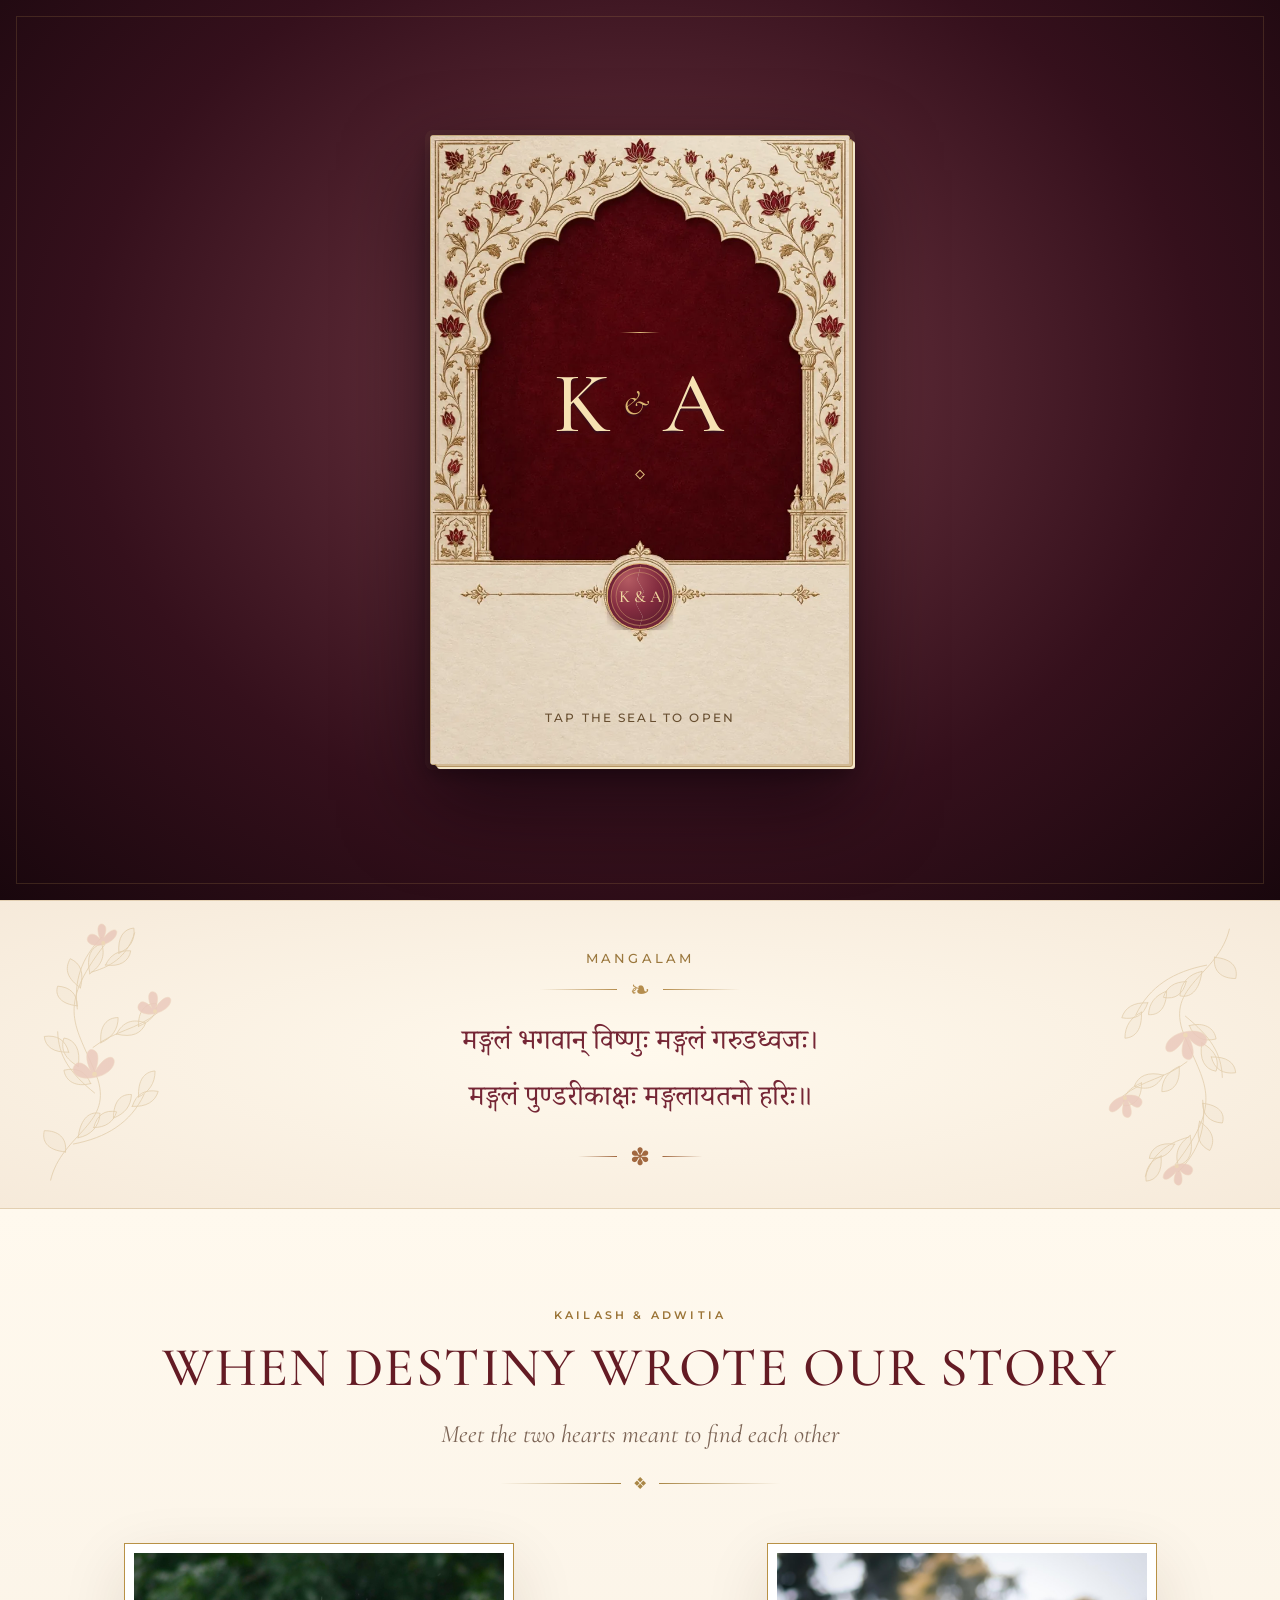
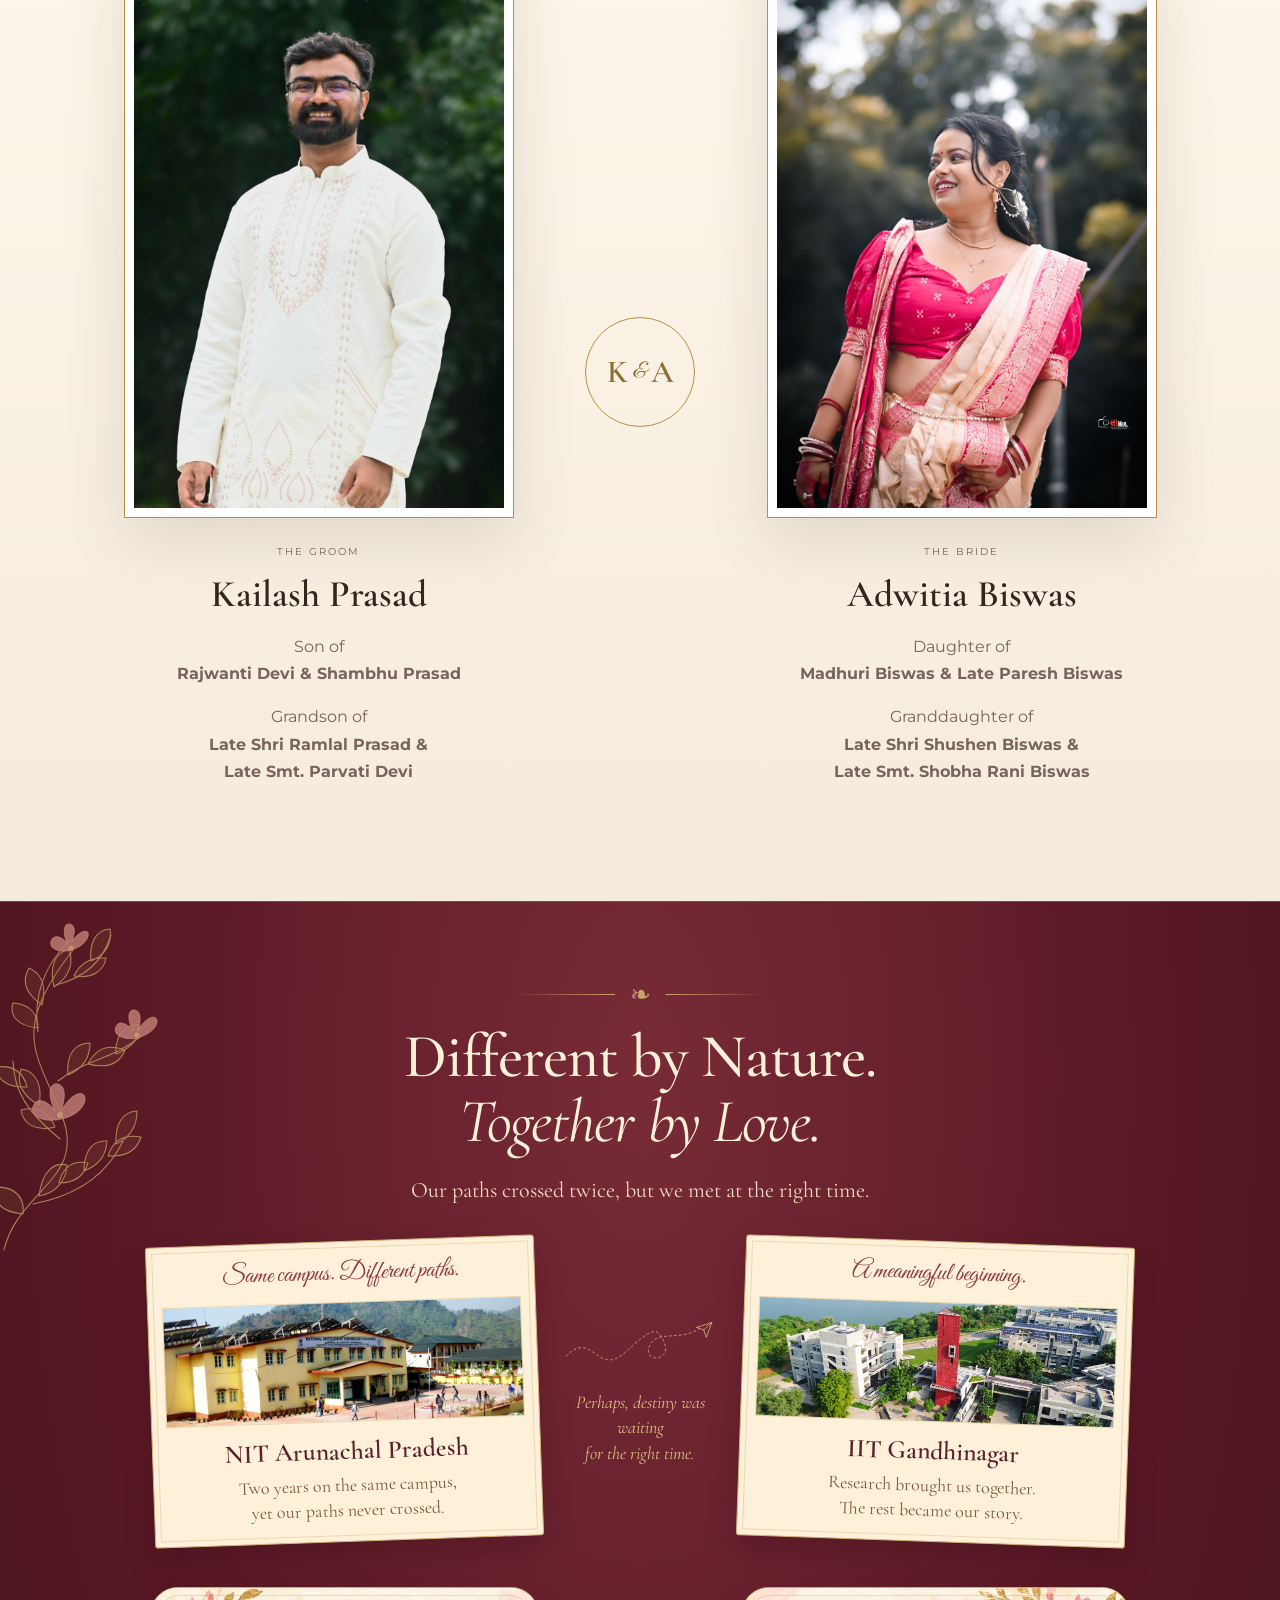
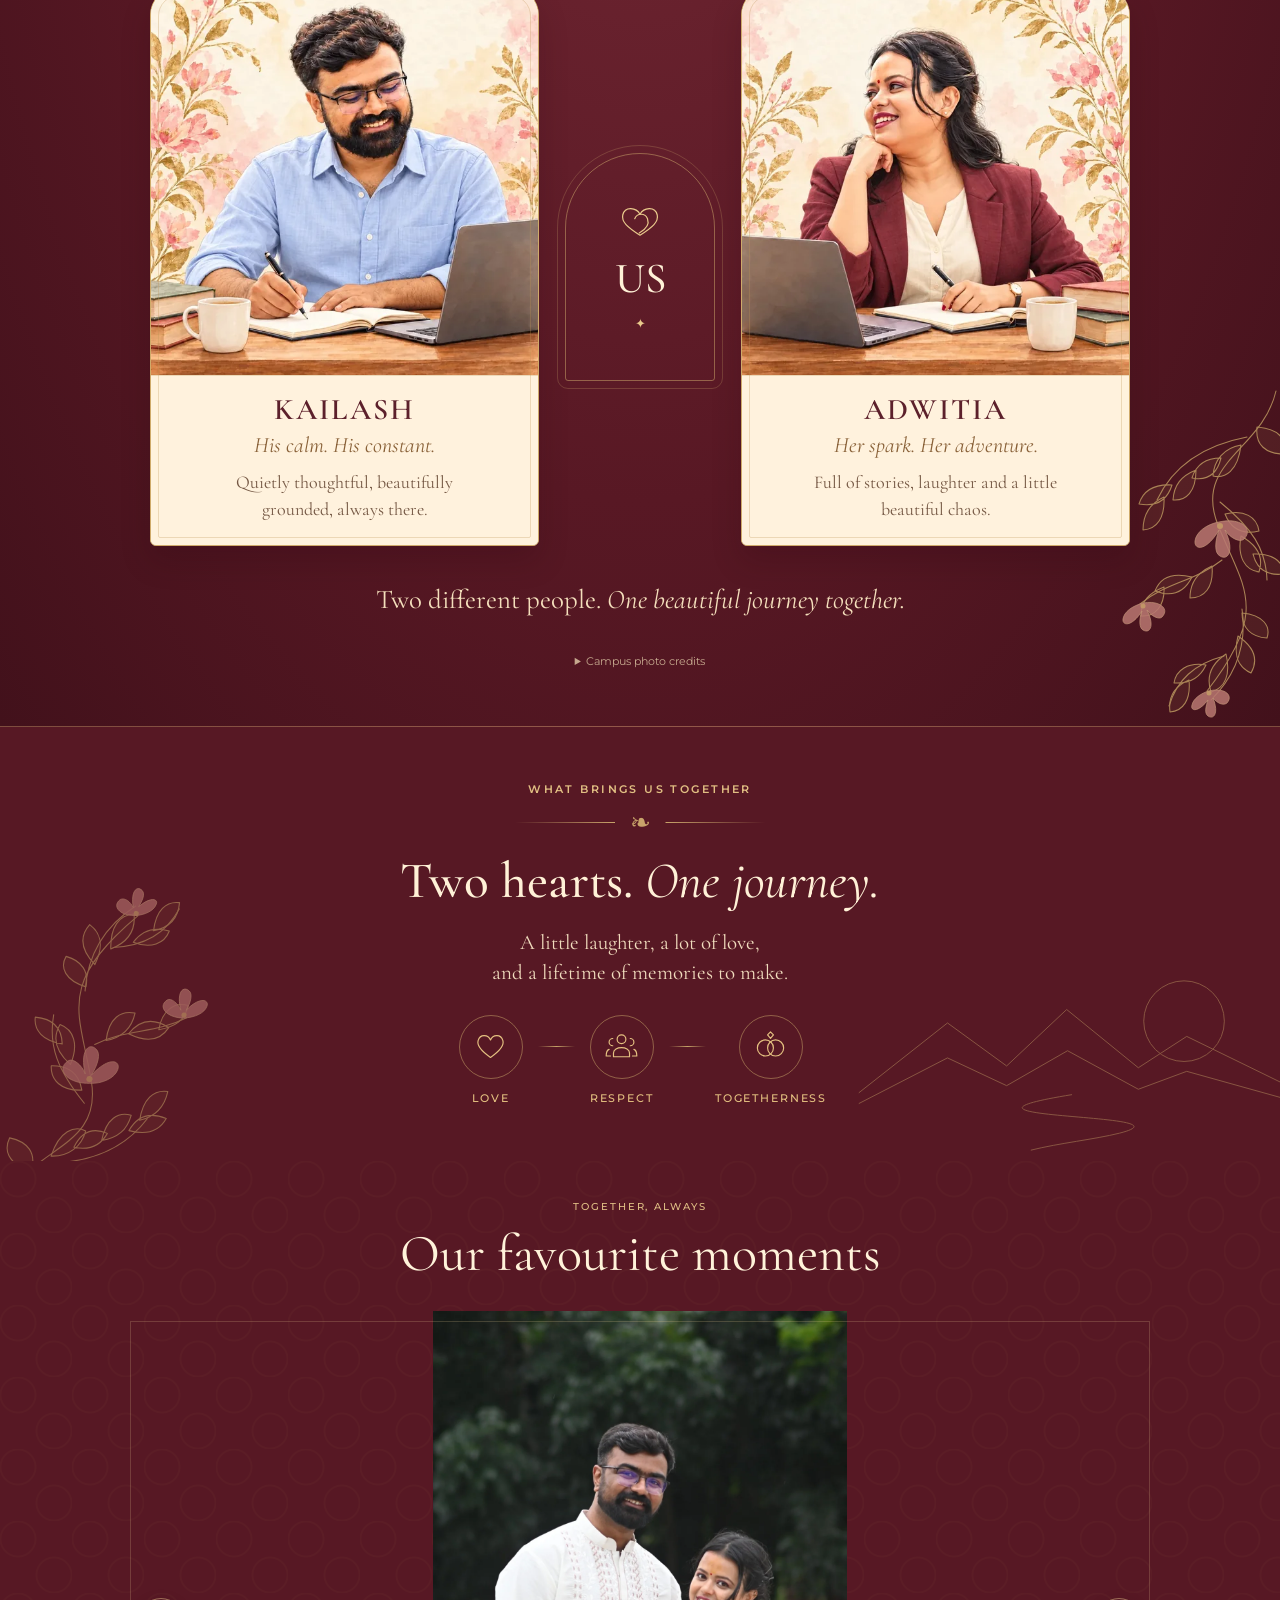
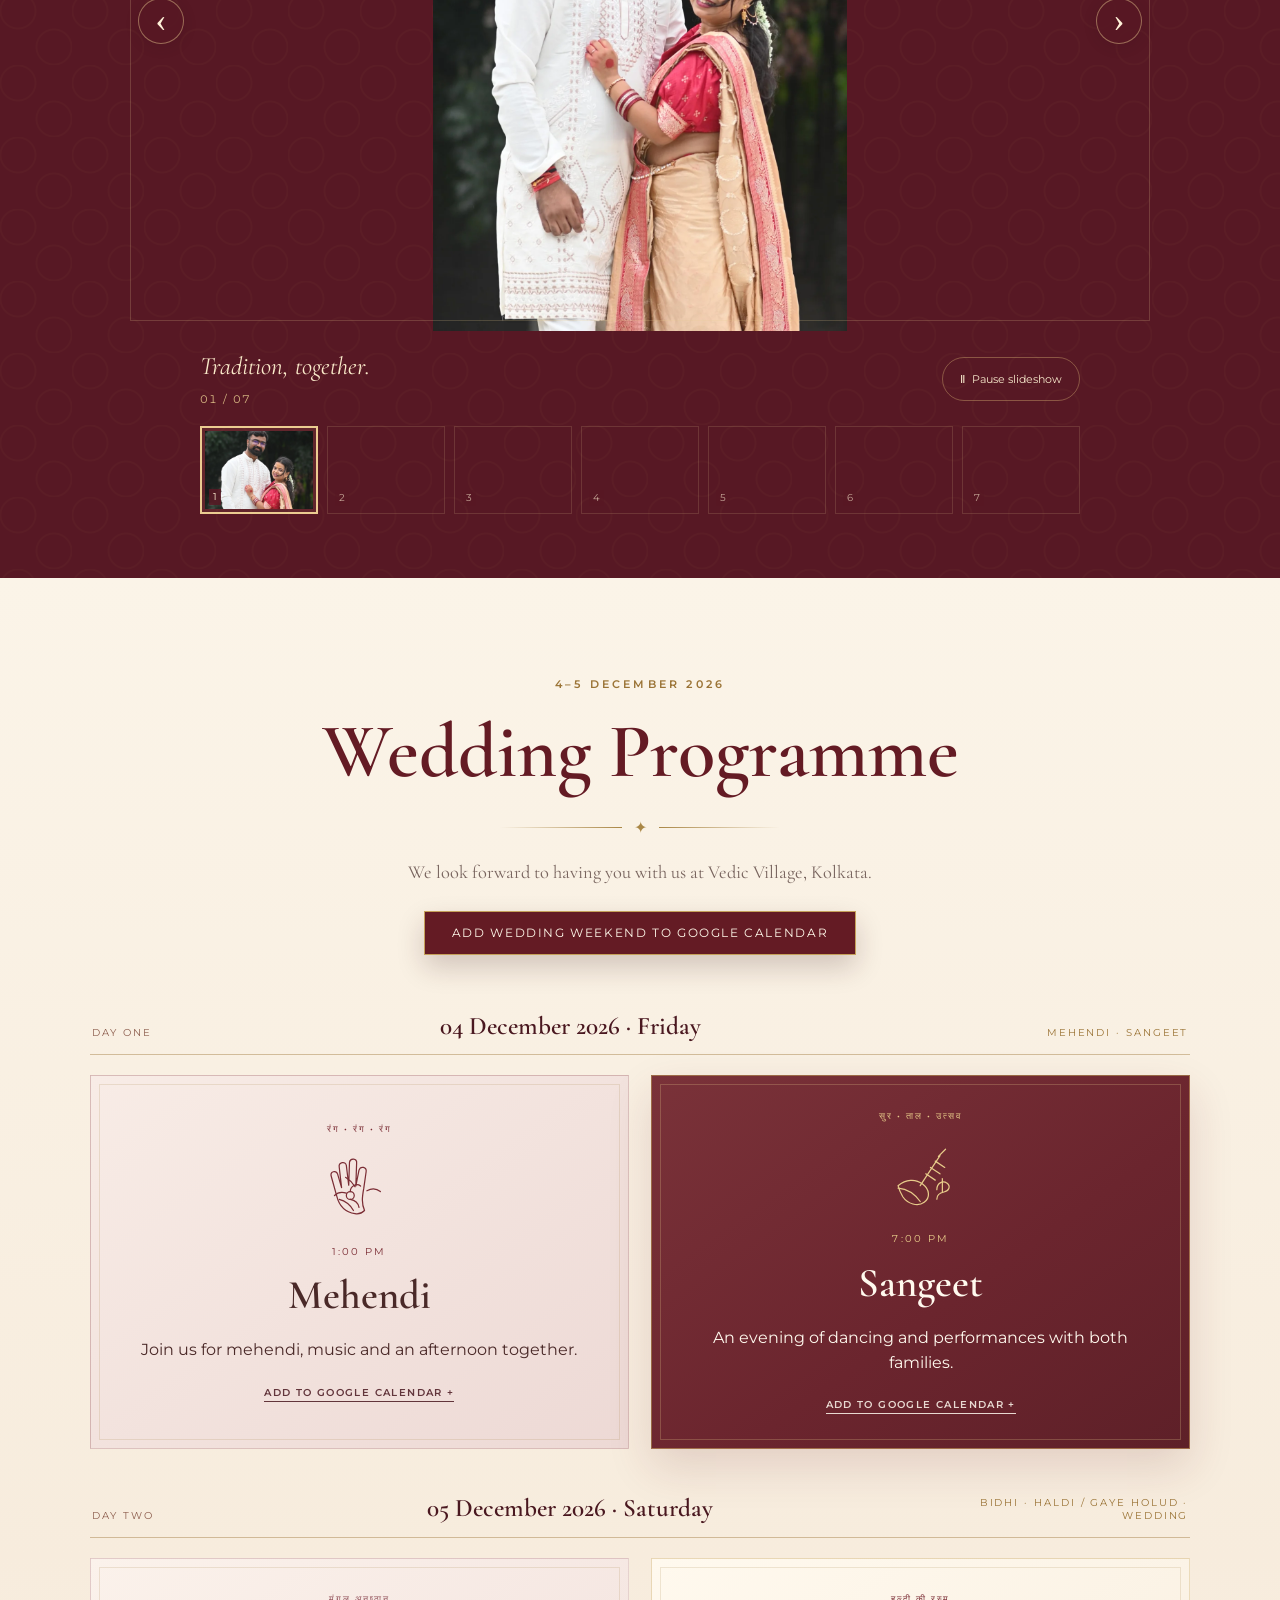
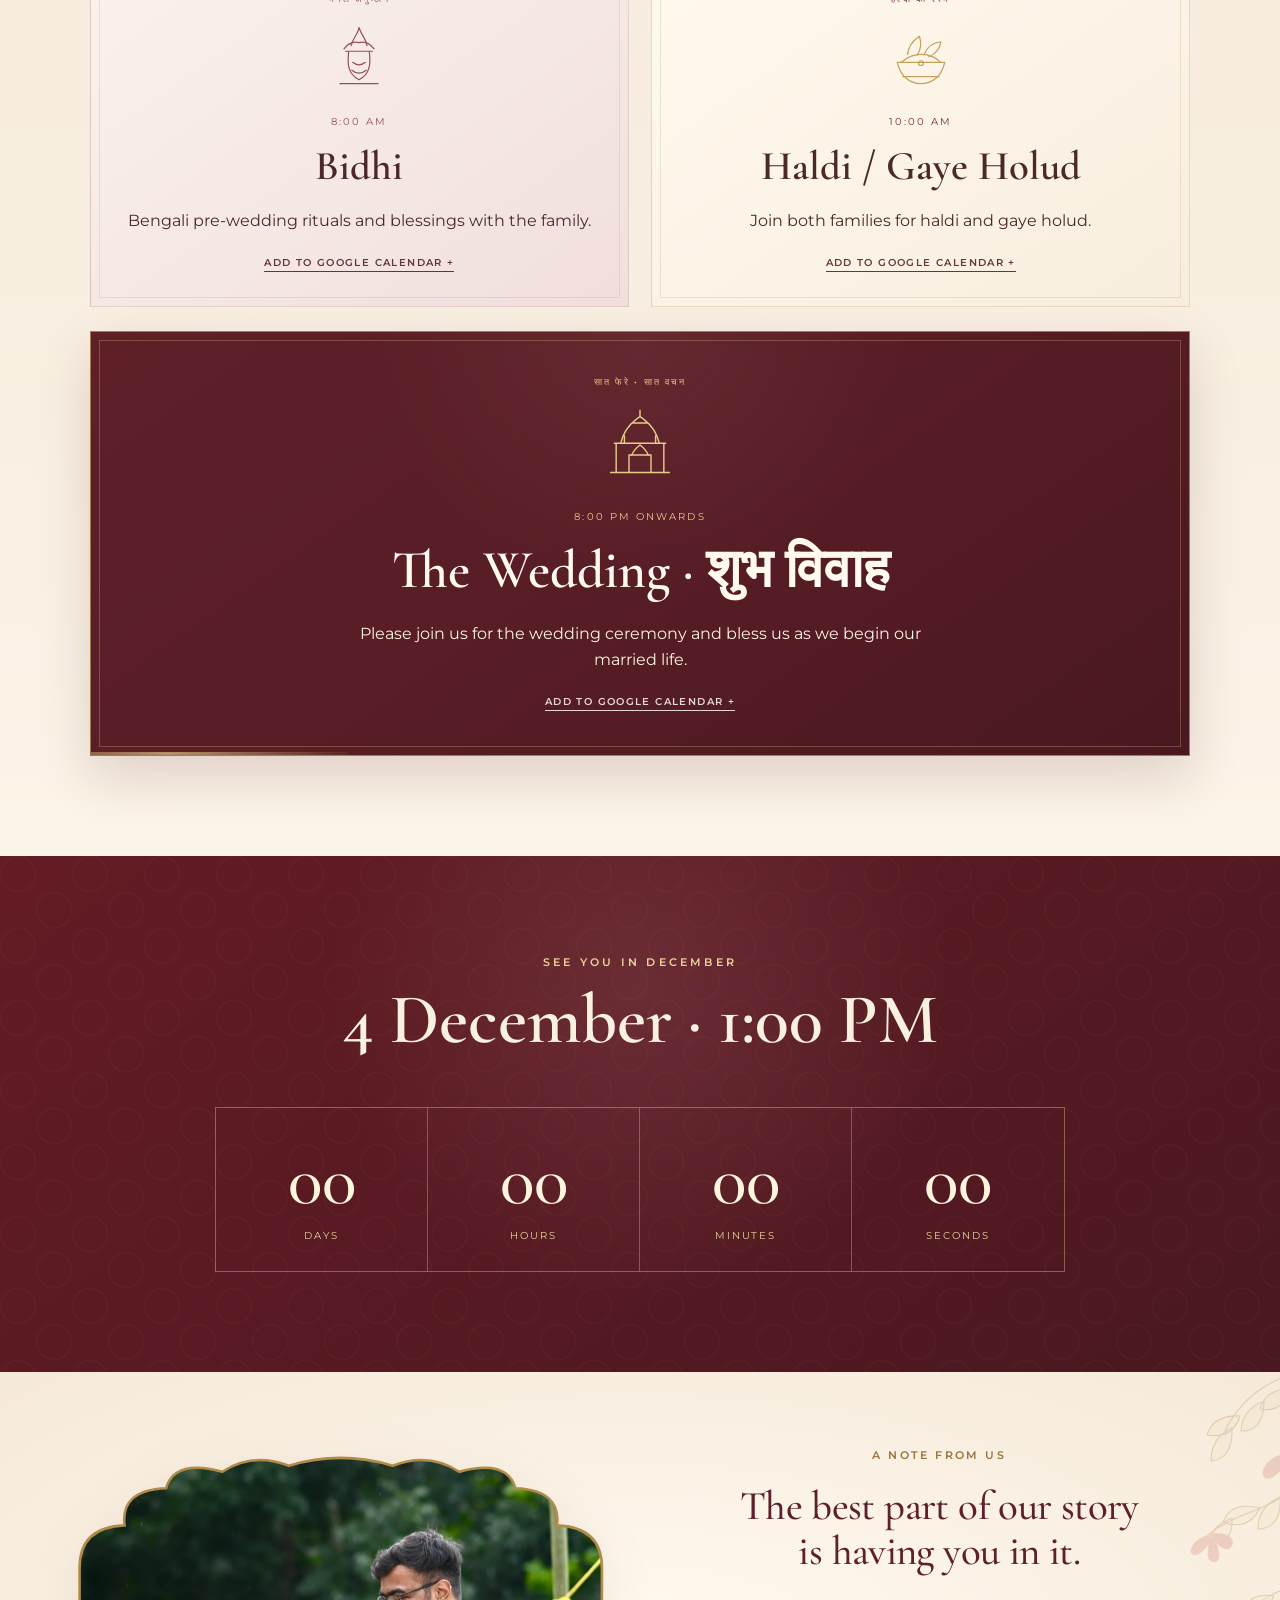
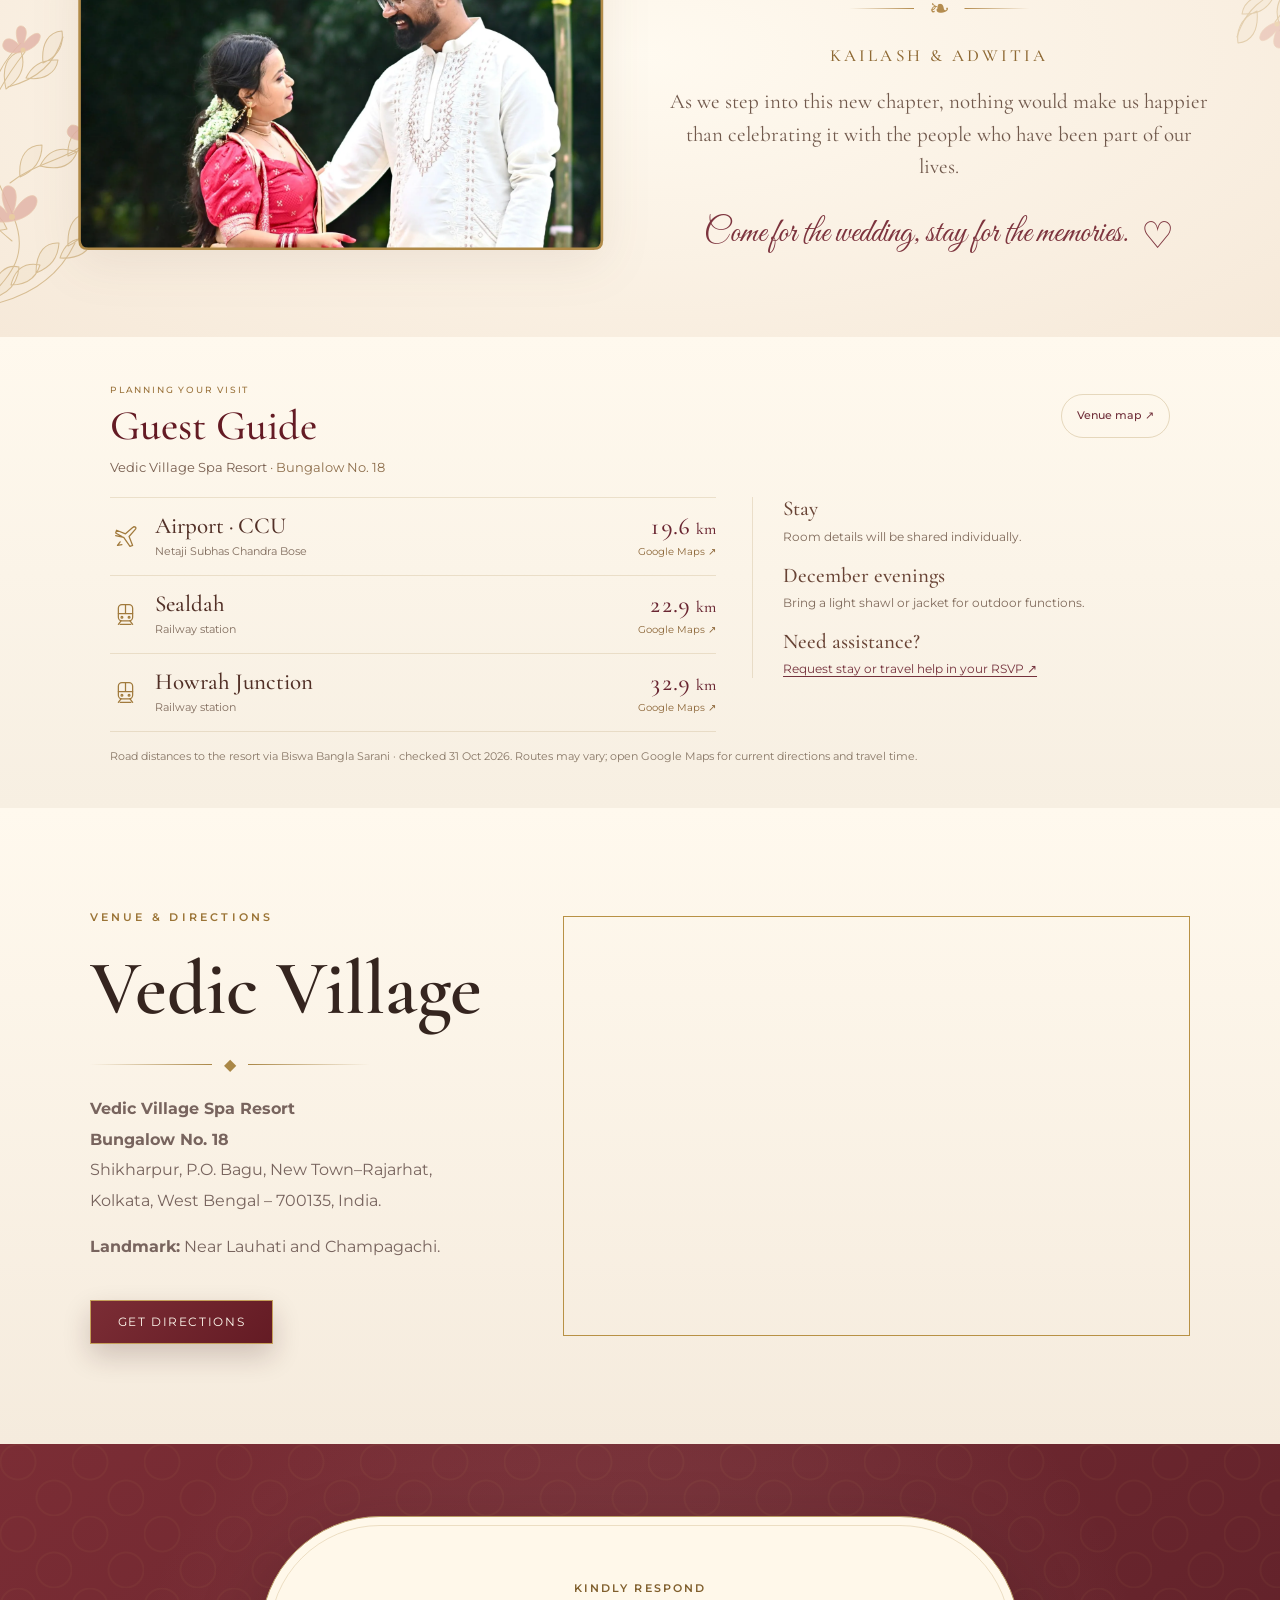
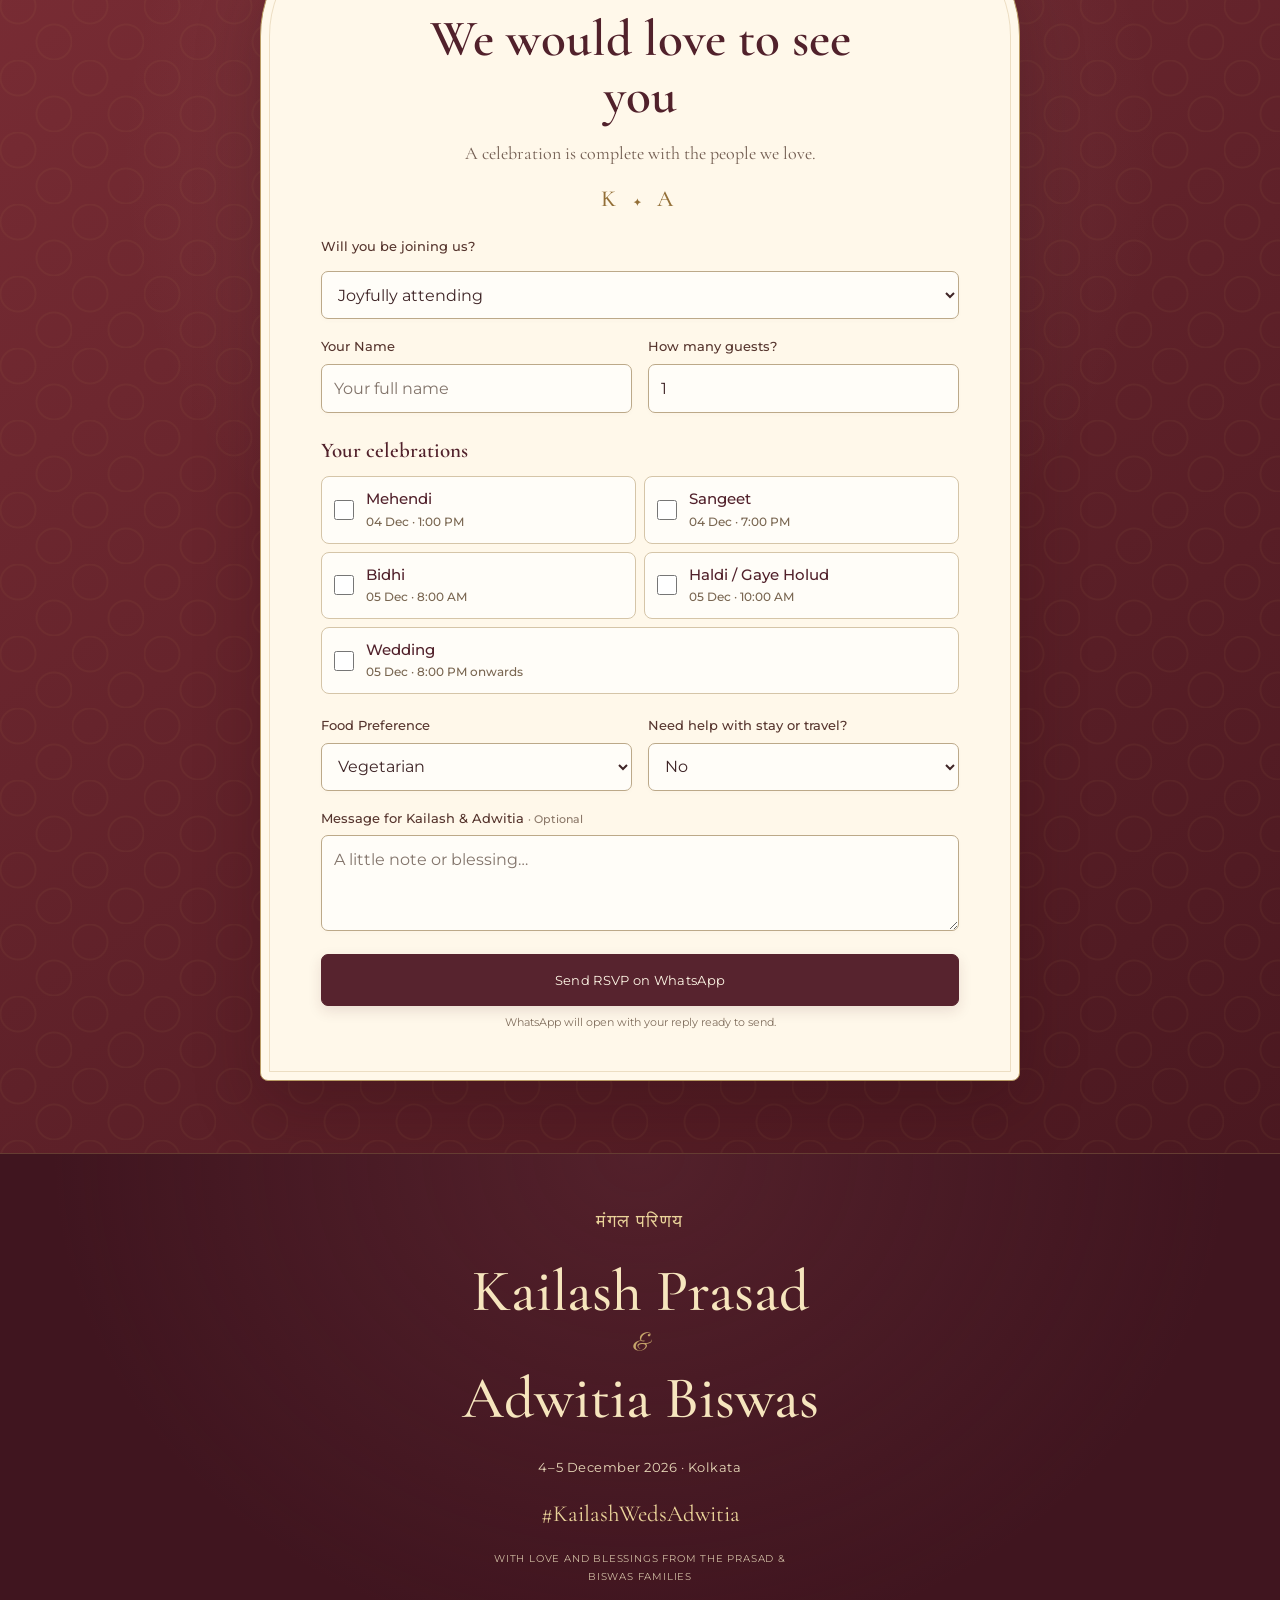
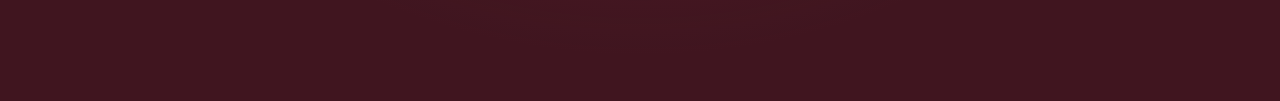
==== commit e651ec38: "Compact both guest guides and add verified Google Maps driving routes and road distances" ====
--- a/groom/index.html
+++ b/groom/index.html
@@ -8,7 +8,7 @@
 <meta content="A royal Bihar–Bengal wedding celebration at Vedic Village, Kolkata · 4–5 December 2026." name="description"/>
 <title>Kailash &amp; Adwitia · 4–5 December 2026 · Vedic Village, Kolkata</title>
 <link href="styles.css?v=gallery7" rel="stylesheet"/>
-<meta content="website" property="og:type"/><meta content="Kailash &amp; Adwitia" property="og:title"/><meta content="4–5 December 2026 · Vedic Village, Kolkata" property="og:description"/><meta content="https://kailashprasad.com/wedding-invitation/groom/" property="og:url"/><meta content="https://kailashprasad.com/wedding-invitation/groom/assets/wedding-preview-groom-v1.jpg" property="og:image"/><meta content="Kailash &amp; Adwitia — 4–5 December 2026 — Vedic Village, Kolkata" property="og:image:alt"/><meta content="summary_large_image" name="twitter:card"/><meta content="Kailash &amp; Adwitia · 4–5 December 2026" name="twitter:title"/><meta content="From Champaran to Bengal, with love — Vedic Village, Kolkata." name="twitter:description"/><meta content="https://kailashprasad.com/wedding-invitation/groom/assets/wedding-preview-groom-v1.jpg" name="twitter:image"/><link href="https://kailashprasad.com/wedding-invitation/groom/" rel="canonical"/><link href="assets/favicon.svg?v=ka2" rel="icon" type="image/svg+xml"/><link fetchpriority="low" as="image" href="assets/fast/palace-desktop.webp" media="(min-width: 901px), (orientation: landscape)" rel="preload" type="image/webp"/><link fetchpriority="low" as="image" href="assets/fast/palace-mobile.webp" media="(max-width: 900px) and (orientation: portrait)" rel="preload" type="image/webp"/><meta content="https://kailashprasad.com/wedding-invitation/groom/assets/wedding-preview-groom-v1.jpg" property="og:image:secure_url"/><meta content="image/jpeg" property="og:image:type"/><meta content="1080" property="og:image:width"/><meta content="1080" property="og:image:height"/><link rel="stylesheet" href="wow.css?v=groom-first2"/><link rel="preload" as="image" fetchpriority="high" href="assets/fast/cover.webp"/><link href="destiny.css?v=speed1" rel="stylesheet"/><link href="welcome.css?v=two-lines1" rel="stylesheet"/><noscript><style>body.locked{overflow:auto}.gate{display:none!important}body.locked .page-music-toggle{display:none!important}.reveal-on-scroll{opacity:1;transform:none}</style></noscript><link rel="preload" as="font" href="assets/fast/invitation-serif.woff2" type="font/woff2" crossorigin="anonymous"/><link rel="stylesheet" href="cinematic.css?v=album7v1"/></head>
+<meta content="website" property="og:type"/><meta content="Kailash &amp; Adwitia" property="og:title"/><meta content="4–5 December 2026 · Vedic Village, Kolkata" property="og:description"/><meta content="https://kailashprasad.com/wedding-invitation/groom/" property="og:url"/><meta content="https://kailashprasad.com/wedding-invitation/groom/assets/wedding-preview-groom-v1.jpg" property="og:image"/><meta content="Kailash &amp; Adwitia — 4–5 December 2026 — Vedic Village, Kolkata" property="og:image:alt"/><meta content="summary_large_image" name="twitter:card"/><meta content="Kailash &amp; Adwitia · 4–5 December 2026" name="twitter:title"/><meta content="From Champaran to Bengal, with love — Vedic Village, Kolkata." name="twitter:description"/><meta content="https://kailashprasad.com/wedding-invitation/groom/assets/wedding-preview-groom-v1.jpg" name="twitter:image"/><link href="https://kailashprasad.com/wedding-invitation/groom/" rel="canonical"/><link href="assets/favicon.svg?v=ka2" rel="icon" type="image/svg+xml"/><link fetchpriority="low" as="image" href="assets/fast/palace-desktop.webp" media="(min-width: 901px), (orientation: landscape)" rel="preload" type="image/webp"/><link fetchpriority="low" as="image" href="assets/fast/palace-mobile.webp" media="(max-width: 900px) and (orientation: portrait)" rel="preload" type="image/webp"/><meta content="https://kailashprasad.com/wedding-invitation/groom/assets/wedding-preview-groom-v1.jpg" property="og:image:secure_url"/><meta content="image/jpeg" property="og:image:type"/><meta content="1080" property="og:image:width"/><meta content="1080" property="og:image:height"/><link rel="stylesheet" href="wow.css?v=groom-first2"/><link rel="preload" as="image" fetchpriority="high" href="assets/fast/cover.webp"/><link href="destiny.css?v=speed1" rel="stylesheet"/><link href="welcome.css?v=two-lines1" rel="stylesheet"/><noscript><style>body.locked{overflow:auto}.gate{display:none!important}body.locked .page-music-toggle{display:none!important}.reveal-on-scroll{opacity:1;transform:none}</style></noscript><link rel="preload" as="font" href="assets/fast/invitation-serif.woff2" type="font/woff2" crossorigin="anonymous"/><link rel="stylesheet" href="cinematic.css?v=guest-guide1"/></head>
 <body class="locked cover-closed"><a class="skip-link" href="#page">Skip to invitation</a><div aria-hidden="true" id="petals"></div>
 <button aria-label="Play background music" class="page-music-toggle" id="pageMusicToggle" type="button">♪ Play Music</button><audio id="bgMusic" loop="" preload="none" playsinline="">
 <source src="assets/fast/music.mp3" type="audio/mpeg"/>
@@ -168,16 +168,14 @@
 </div>
 </div>
 </section>
-<section class="guest-guide section ivory-soft">
-<div class="section-heading reveal-on-scroll"><p class="eyebrow dark">Planning your visit</p><h2>Guest Guide</h2><div class="gold-divider dark"><span>✦</span></div></div>
-<div class="guide-grid">
-<article class="guide-card reveal-on-scroll"><span>⌂</span><h3>Stay</h3><p>Stay details and room allocation will be shared individually with guests closer to the celebration.</p></article>
-<article class="guide-card reveal-on-scroll"><span>✈</span><h3>Airport</h3><p><strong>Netaji Subhas Chandra Bose International Airport</strong><br/>Approx. 12 km · allow roughly 30–45 min, traffic dependent.</p></article>
-<article class="guide-card reveal-on-scroll"><span>🚆</span><h3>Sealdah</h3><p><strong>Sealdah Railway Station</strong><br/>Approx. 22 km · allow roughly 45–75 min, traffic dependent.</p></article>
-<article class="guide-card reveal-on-scroll"><span>🚆</span><h3>Howrah</h3><p><strong>Howrah Railway Station</strong><br/>Approx. 27 km · allow roughly 60–90 min, traffic dependent.</p></article>
-<article class="guide-card reveal-on-scroll"><span>♨</span><h3>December Weather</h3><p>Kolkata evenings can feel pleasantly cool in December. A light shawl or jacket may be useful for outdoor functions.</p></article>
-<article class="guide-card reveal-on-scroll hospitality-card"><span>☎</span><h3>Wedding Helpdesk</h3><p>For any stay or travel assistance, please let us know in your RSVP and our family will coordinate with you.</p></article></div>
-</section>
+<section class="guest-guide section ivory-soft compact-guest-guide" id="guest-guide" aria-labelledby="guest-guide-title">
+<div class="compact-guide-wrap">
+<div class="compact-guide-heading"><div><p class="eyebrow dark">Planning your visit</p><h2 id="guest-guide-title">Guest Guide</h2></div><a class="guide-map-link" href="https://www.google.com/maps?cid=13233575439673241858" target="_blank" rel="noopener">Venue map ↗</a></div>
+<p class="guide-destination">Vedic Village Spa Resort <span>· Bungalow No. 18</span></p>
+<div class="compact-guide-body"><div class="arrival-routes" aria-label="Travel routes to the resort"><a class="arrival-route" href="https://www.google.com/maps/dir/?api=1&amp;origin=Netaji+Subhas+Chandra+Bose+International+Airport%2C+Kolkata&amp;destination=Vedic+Village+Spa+Resort%2C+Shikharpur+P.O%2C+Bagu%2C+Newtown%2C+Sikharpur%2C+Kolkata%2C+West+Bengal+700135%2C+India&amp;travelmode=driving" target="_blank" rel="noopener" aria-label="Google Maps driving directions from Netaji Subhas Chandra Bose International Airport, Kolkata to Vedic Village Spa Resort"><span class="arrival-icon"><svg viewBox="0 0 28 28" aria-hidden="true"><path d="m3 13 9 2 7 10 3-1-4-10 7-8c2-2-1-4-3-2l-8 7L4 7 3 10l7 4M8 20l-3 4 5-1"/></svg></span><span class="arrival-name"><strong>Airport · CCU</strong><small>Netaji Subhas Chandra Bose</small></span><span class="arrival-distance"><strong>19.6 <span>km</span></strong><small>Google Maps ↗</small></span></a><a class="arrival-route" href="https://www.google.com/maps/dir/?api=1&amp;origin=Sealdah+Railway+Station%2C+Kolkata&amp;destination=Vedic+Village+Spa+Resort%2C+Shikharpur+P.O%2C+Bagu%2C+Newtown%2C+Sikharpur%2C+Kolkata%2C+West+Bengal+700135%2C+India&amp;travelmode=driving" target="_blank" rel="noopener" aria-label="Google Maps driving directions from Sealdah Railway Station, Kolkata to Vedic Village Spa Resort"><span class="arrival-icon"><svg viewBox="0 0 28 28" aria-hidden="true"><rect x="6" y="3" width="16" height="18" rx="4"/><path d="M6 13h16M14 3v10M9 21l-3 4M19 21l3 4M8 25h12"/><circle cx="10" cy="17" r="1"/><circle cx="18" cy="17" r="1"/></svg></span><span class="arrival-name"><strong>Sealdah</strong><small>Railway station</small></span><span class="arrival-distance"><strong>22.9 <span>km</span></strong><small>Google Maps ↗</small></span></a><a class="arrival-route" href="https://www.google.com/maps/dir/?api=1&amp;origin=Howrah+Junction+Railway+Station%2C+Howrah&amp;destination=Vedic+Village+Spa+Resort%2C+Shikharpur+P.O%2C+Bagu%2C+Newtown%2C+Sikharpur%2C+Kolkata%2C+West+Bengal+700135%2C+India&amp;travelmode=driving" target="_blank" rel="noopener" aria-label="Google Maps driving directions from Howrah Junction Railway Station, Howrah to Vedic Village Spa Resort"><span class="arrival-icon"><svg viewBox="0 0 28 28" aria-hidden="true"><rect x="6" y="3" width="16" height="18" rx="4"/><path d="M6 13h16M14 3v10M9 21l-3 4M19 21l3 4M8 25h12"/><circle cx="10" cy="17" r="1"/><circle cx="18" cy="17" r="1"/></svg></span><span class="arrival-name"><strong>Howrah Junction</strong><small>Railway station</small></span><span class="arrival-distance"><strong>32.9 <span>km</span></strong><small>Google Maps ↗</small></span></a></div>
+<aside class="guest-essentials" aria-label="Stay, weather and assistance"><div class="guest-essential"><h3>Stay</h3><p>Room details will be shared individually.</p></div><div class="guest-essential"><h3>December evenings</h3><p>Bring a light shawl or jacket for outdoor functions.</p></div><div class="guest-essential"><h3>Need assistance?</h3><p><a href="#rsvp">Request stay or travel help in your RSVP ↗</a></p></div></aside></div>
+<p class="guide-route-note">Road distances to the resort via Biswa Bangla Sarani · checked 31 Oct 2026. Routes may vary; open Google Maps for current directions and travel time.</p>
+</div></section>
 <section class="venue section ivory" id="venue">
 <div class="venue-wrap">
 <div class="venue-copy reveal-on-scroll"><p class="eyebrow dark">Venue &amp; directions</p><h2>Vedic Village</h2><div class="gold-divider dark left"><span>◆</span></div><p><strong>Vedic Village Spa Resort</strong><br/><strong>Bungalow No. 18</strong><br/>Shikharpur, P.O. Bagu, New Town–Rajarhat,<br/>Kolkata, West Bengal – 700135, India.</p><p><strong>Landmark:</strong> Near Lauhati and Champagachi.</p><a class="royal-btn dark-btn" href="https://www.google.com/maps/search/?api=1&amp;query=Vedic%20Village%20Spa%20Resort%2C%20Shikharpur%2C%20P.O.%20Bagu%2C%20Rajarhat%2C%20Kolkata%2C%20West%20Bengal%20700135%2C%20India" rel="noopener" target="_blank">Get Directions</a></div>
@@ -210,3 +208,4 @@
 
 
 
+
--- a/groom/cinematic.css
+++ b/groom/cinematic.css
@@ -103,3 +103,52 @@
 }
 @media(max-width:360px){.album-thumbnails{grid-template-columns:repeat(4,minmax(0,1fr))}.album-thumb{aspect-ratio:1;max-height:76px}.album-caption-text{font-size:19px}.album-heading h2{font-size:30px}}
 @media(prefers-reduced-motion:reduce){.album-slide.is-active,.album-thumb{transition:none!important}}
+
+
+/* Compact guest guide: three linked travel rows and brief essentials. */
+.guest-guide.compact-guest-guide{padding:46px 22px 42px;background:linear-gradient(180deg,#fff9ee,#f7efe2);color:#56312c}
+.compact-guide-wrap{max-width:1060px;margin:auto}
+.compact-guide-heading{display:flex;align-items:center;justify-content:space-between;gap:20px;margin:0 0 10px}
+.compact-guide-heading .eyebrow{font:500 9px/1.5 Montserrat,Arial,sans-serif;letter-spacing:.2em;color:#9b743d;margin:0 0 7px}
+.compact-guide-heading h2{font:500 42px/1.05 'Cormorant Garamond',Georgia,serif;color:#641b24;margin:0}
+.guide-map-link{display:inline-flex;align-items:center;justify-content:center;min-height:44px;padding:10px 15px;border:1px solid #b89a6359;border-radius:25px;color:#71303b;text-decoration:none;font:500 11px/1.4 Montserrat,Arial,sans-serif;white-space:nowrap}
+.guide-destination{font:400 13px/1.5 Montserrat,Arial,sans-serif;color:#785f50;margin:0 0 20px}
+.guide-destination span{color:#8d6e4c;white-space:nowrap}
+.compact-guide-body{display:grid;grid-template-columns:minmax(0,1.45fr) minmax(240px,1fr);gap:36px;align-items:start}
+.arrival-routes{border-top:1px solid #bca17245}
+.arrival-route{display:flex;align-items:center;gap:15px;padding:14px 0;min-height:78px;text-align:left;border-bottom:1px solid #bca17245;text-decoration:none;color:#56312c;transition:background .2s}
+.arrival-route:hover{background:#c9a46a0a}
+.arrival-icon{display:grid;place-items:center;flex:0 0 30px;color:#a17a3c}
+.arrival-icon svg{width:25px;height:25px;stroke:currentColor;fill:none;stroke-width:1.4;stroke-linecap:round;stroke-linejoin:round}
+.arrival-name{flex:1;min-width:0}
+.arrival-name strong{display:block;font:500 23px/1.1 'Cormorant Garamond',Georgia,serif;color:#523027}
+.arrival-name small{display:block;font:400 11px/1.5 Montserrat,Arial,sans-serif;color:#806c5d;margin-top:4px}
+.arrival-distance{flex-shrink:0;text-align:right}
+.arrival-distance strong{display:block;font:500 24px/1 'Cormorant Garamond',Georgia,serif;color:#6a2632;font-variant-numeric:tabular-nums;white-space:nowrap}
+.arrival-distance strong span{font-size:16px}
+.arrival-distance small{display:block;font:400 10px/1.5 Montserrat,Arial,sans-serif;color:#8c6638;margin-top:5px;white-space:nowrap}
+.guest-essentials{border-left:1px solid #bca17245;padding-left:30px;text-align:left}
+.guest-essential+.guest-essential{margin-top:18px}
+.guest-essential h3{font:500 21px/1.15 'Cormorant Garamond',Georgia,serif;color:#684335;margin:0 0 5px}
+.guest-essential p{font:400 12px/1.6 Montserrat,Arial,sans-serif;color:#806b5c;margin:0}
+.guest-essential a{color:#74313c;text-decoration:underline;text-underline-offset:3px}
+.guide-route-note{font:400 11px/1.6 Montserrat,Arial,sans-serif;color:#887766;margin:16px 0 0;max-width:850px;text-align:left}
+.compact-guest-guide a:focus-visible{outline:2px solid #996d37;outline-offset:4px}
+@media(max-width:700px){
+ .guest-guide.compact-guest-guide{padding:30px 20px 28px}
+ .compact-guide-heading{gap:12px;margin-bottom:10px}.compact-guide-heading h2{font-size:34px}.compact-guide-heading .eyebrow{font-size:8px;margin-bottom:6px}
+ .guide-map-link{font-size:11px;padding:10px 12px;min-height:42px}
+ .guide-destination{font-size:11px;line-height:1.7;margin-bottom:16px}
+ .compact-guide-body{grid-template-columns:1fr;gap:20px}
+ .arrival-route{min-height:74px;padding:12px 0;gap:10px}
+ .arrival-icon{flex-basis:27px}.arrival-icon svg{width:23px;height:23px}
+ .arrival-name strong{font-size:23px}.arrival-name small{font-size:11px;max-width:165px}
+ .arrival-distance strong{font-size:24px}.arrival-distance strong span{font-size:15px}.arrival-distance small{font-size:11px}
+ .guest-essentials{padding:0;border-left:0;display:grid;grid-template-columns:1fr 1fr;gap:14px 18px}
+ .guest-essential+.guest-essential{margin-top:0}.guest-essential:last-child{grid-column:1 / -1}
+ .guest-essential h3{font-size:20px;margin-bottom:4px}.guest-essential p{font-size:12px;line-height:1.6}
+ .guest-essential:last-child h3{display:inline;font-size:18px;margin-right:6px}.guest-essential:last-child p{display:inline}
+ .guide-route-note{font-size:11px;line-height:1.65;margin-top:16px}
+}
+@media(max-width:360px){.guest-guide.compact-guest-guide{padding-left:16px;padding-right:16px}.compact-guide-heading h2{font-size:31px}.guide-map-link{font-size:10px;padding:9px 10px}.arrival-name strong{font-size:22px}.arrival-name small{max-width:126px}.arrival-route{gap:8px}}
+@media(prefers-reduced-motion:reduce){.arrival-route{transition:none}}
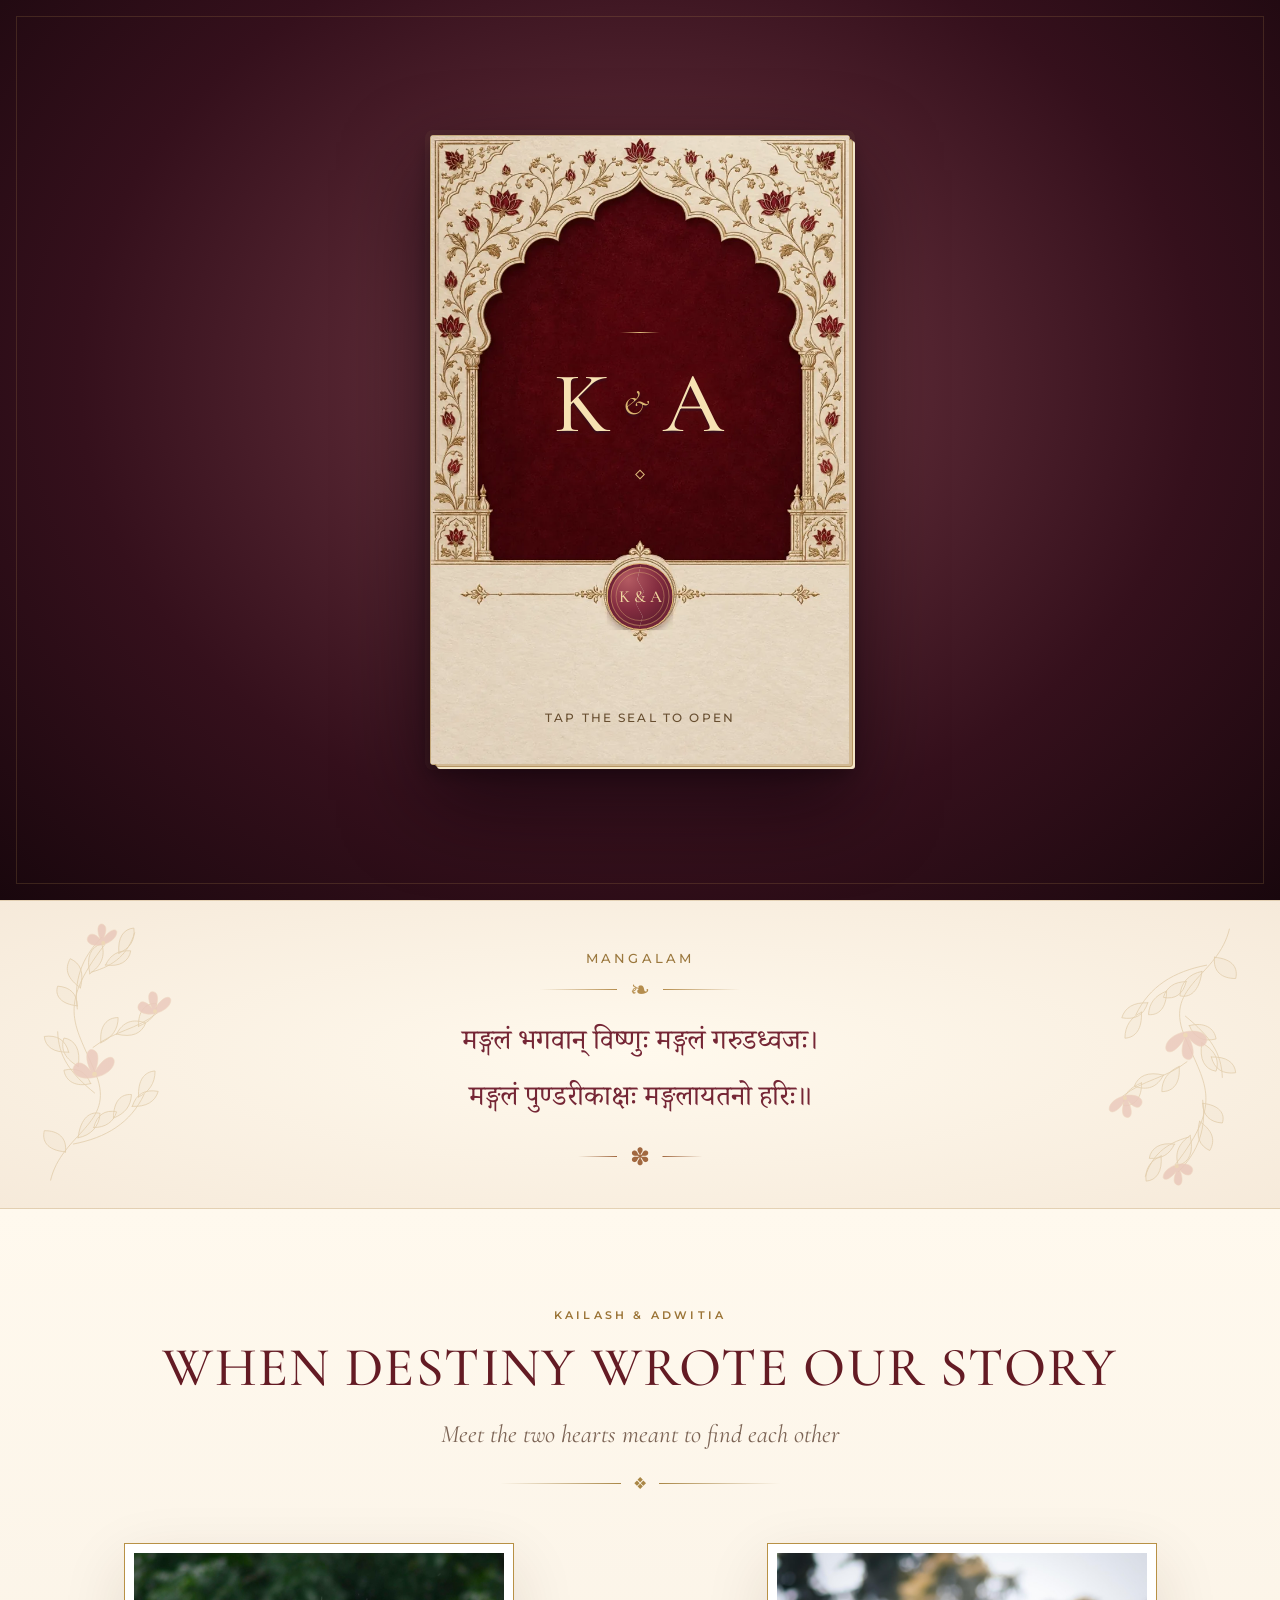
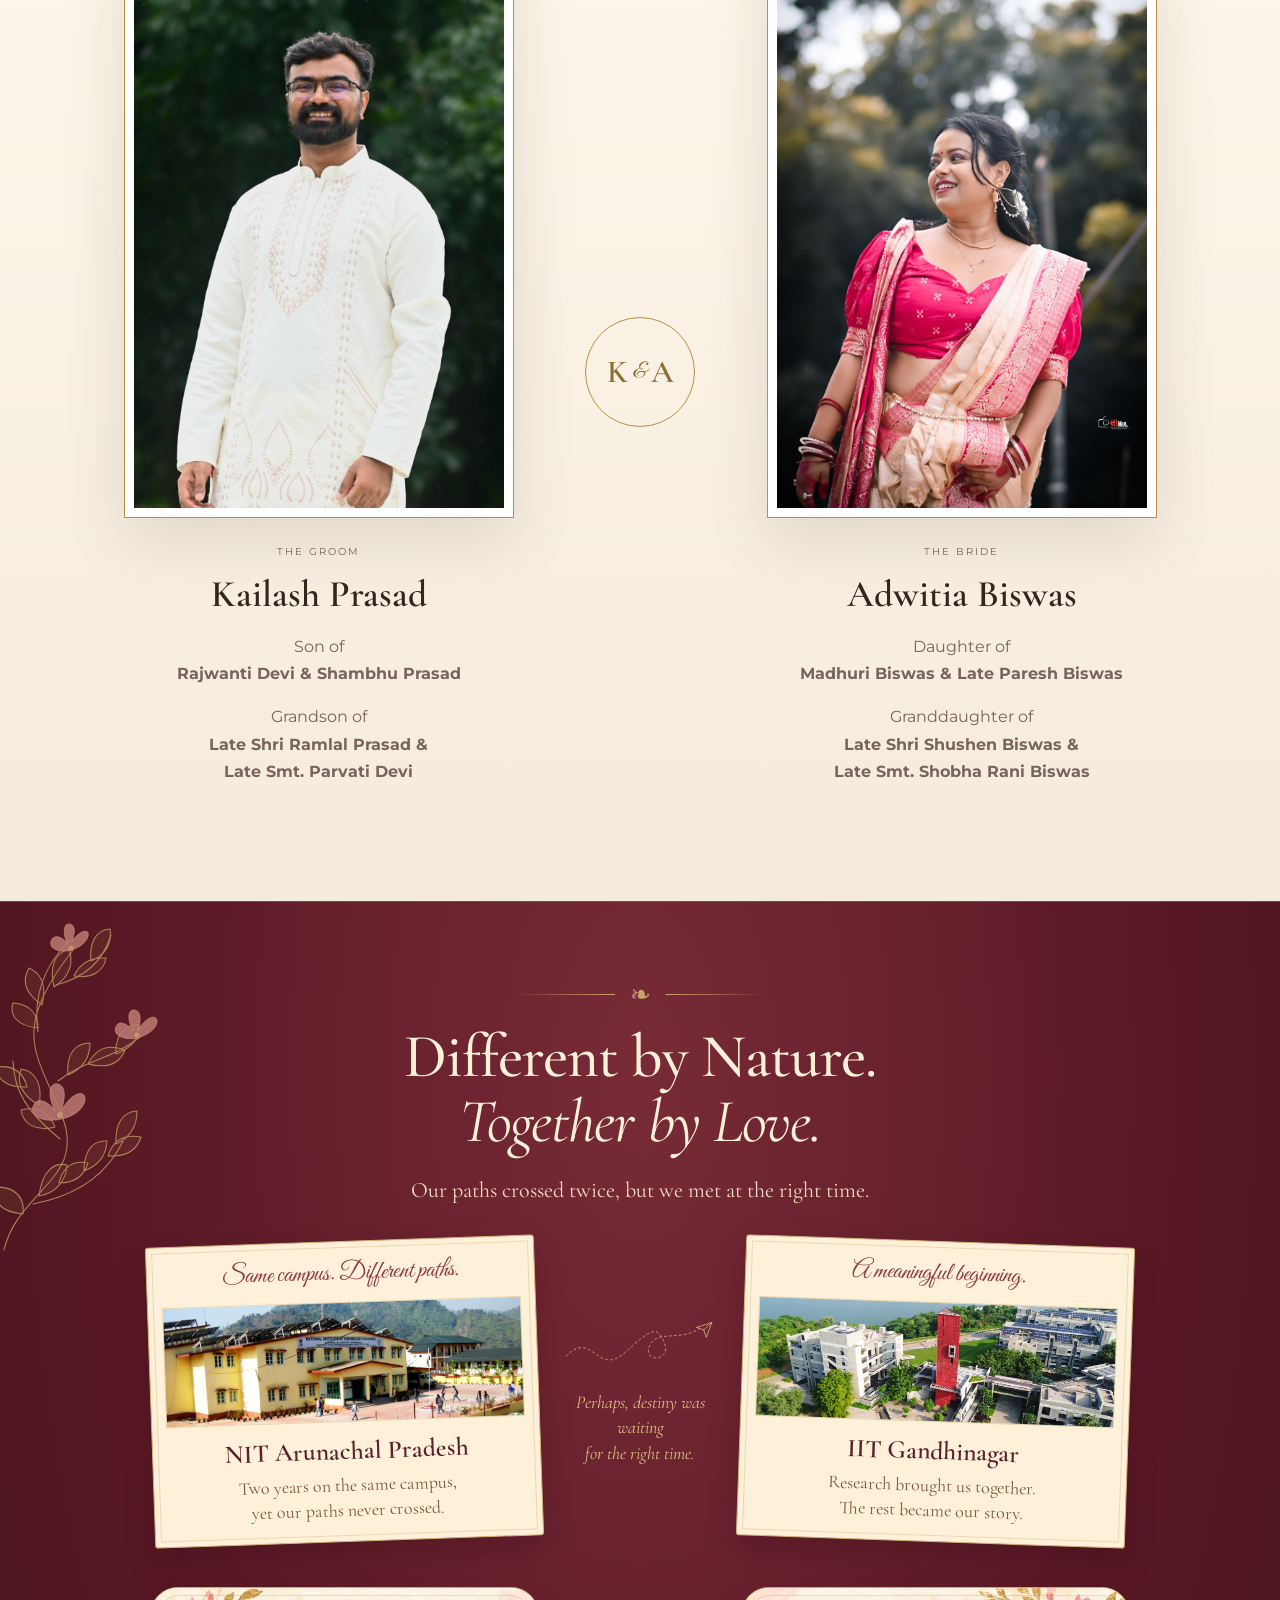
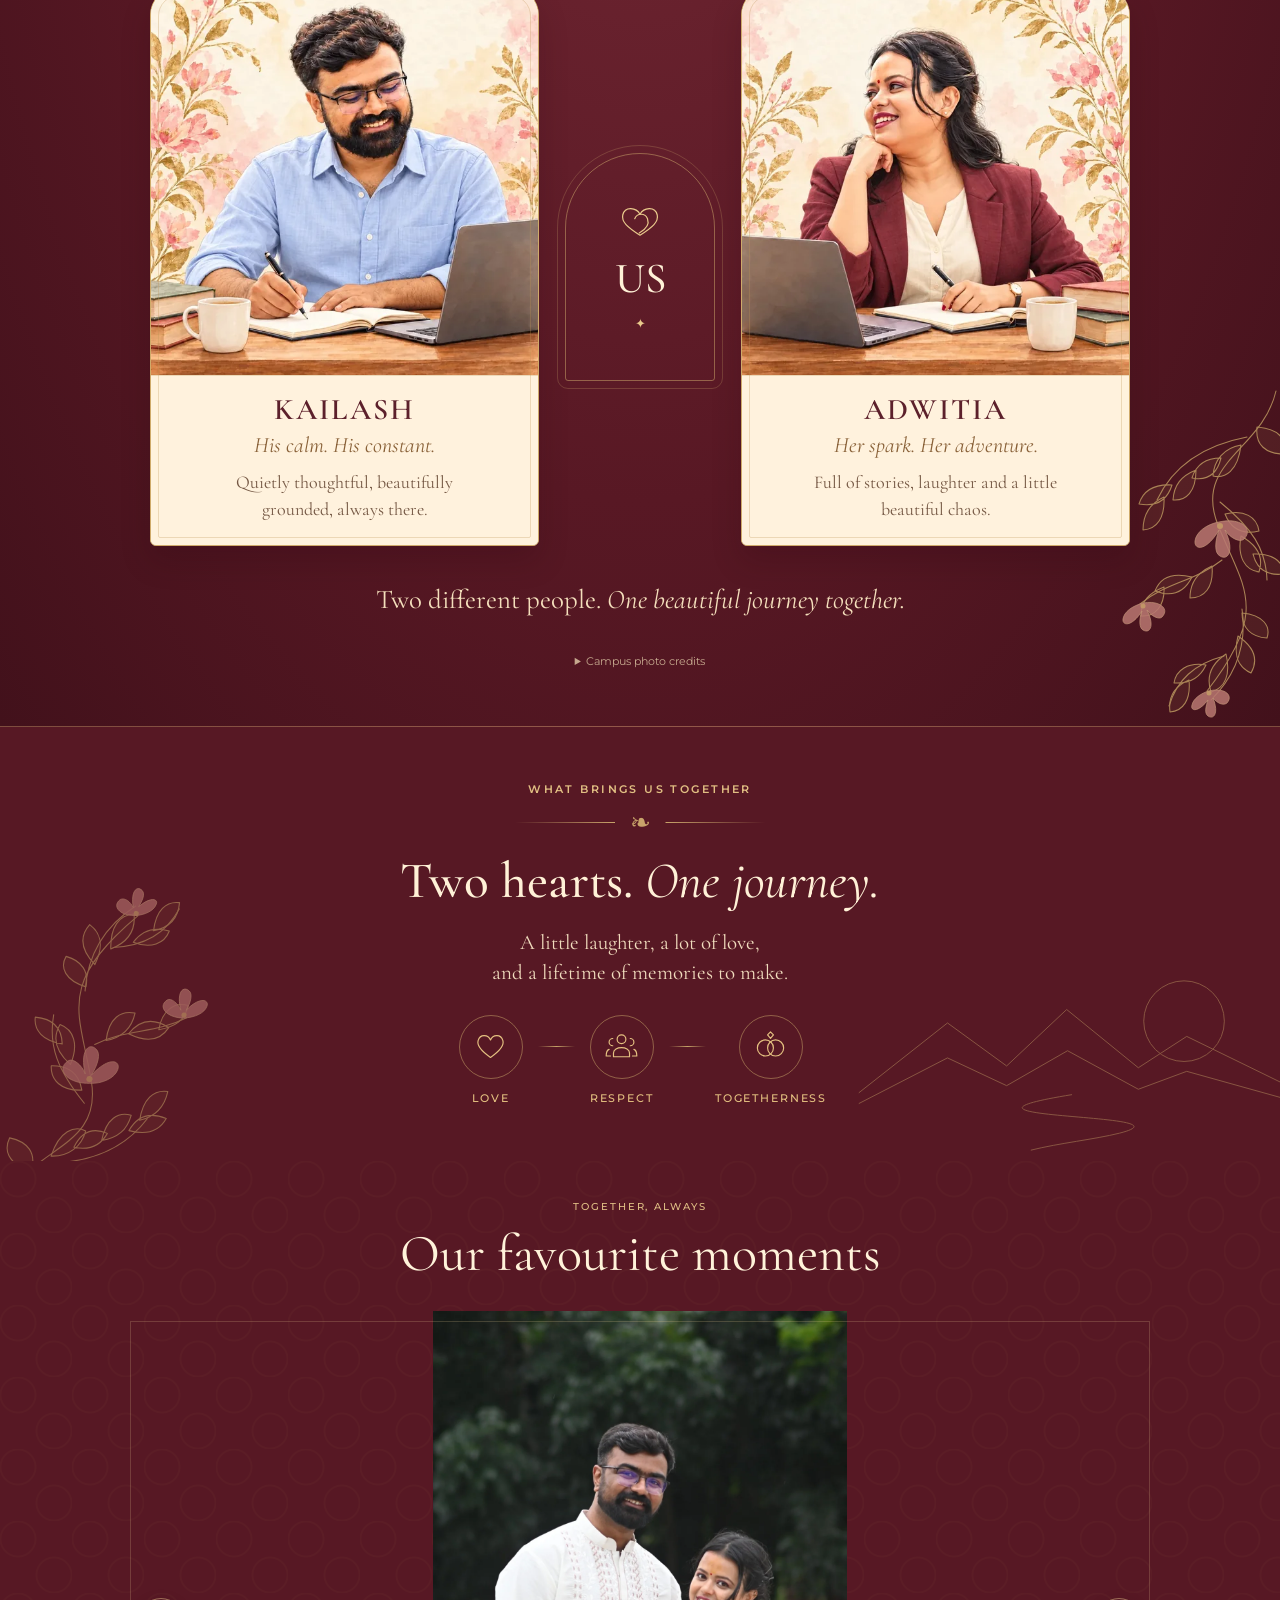
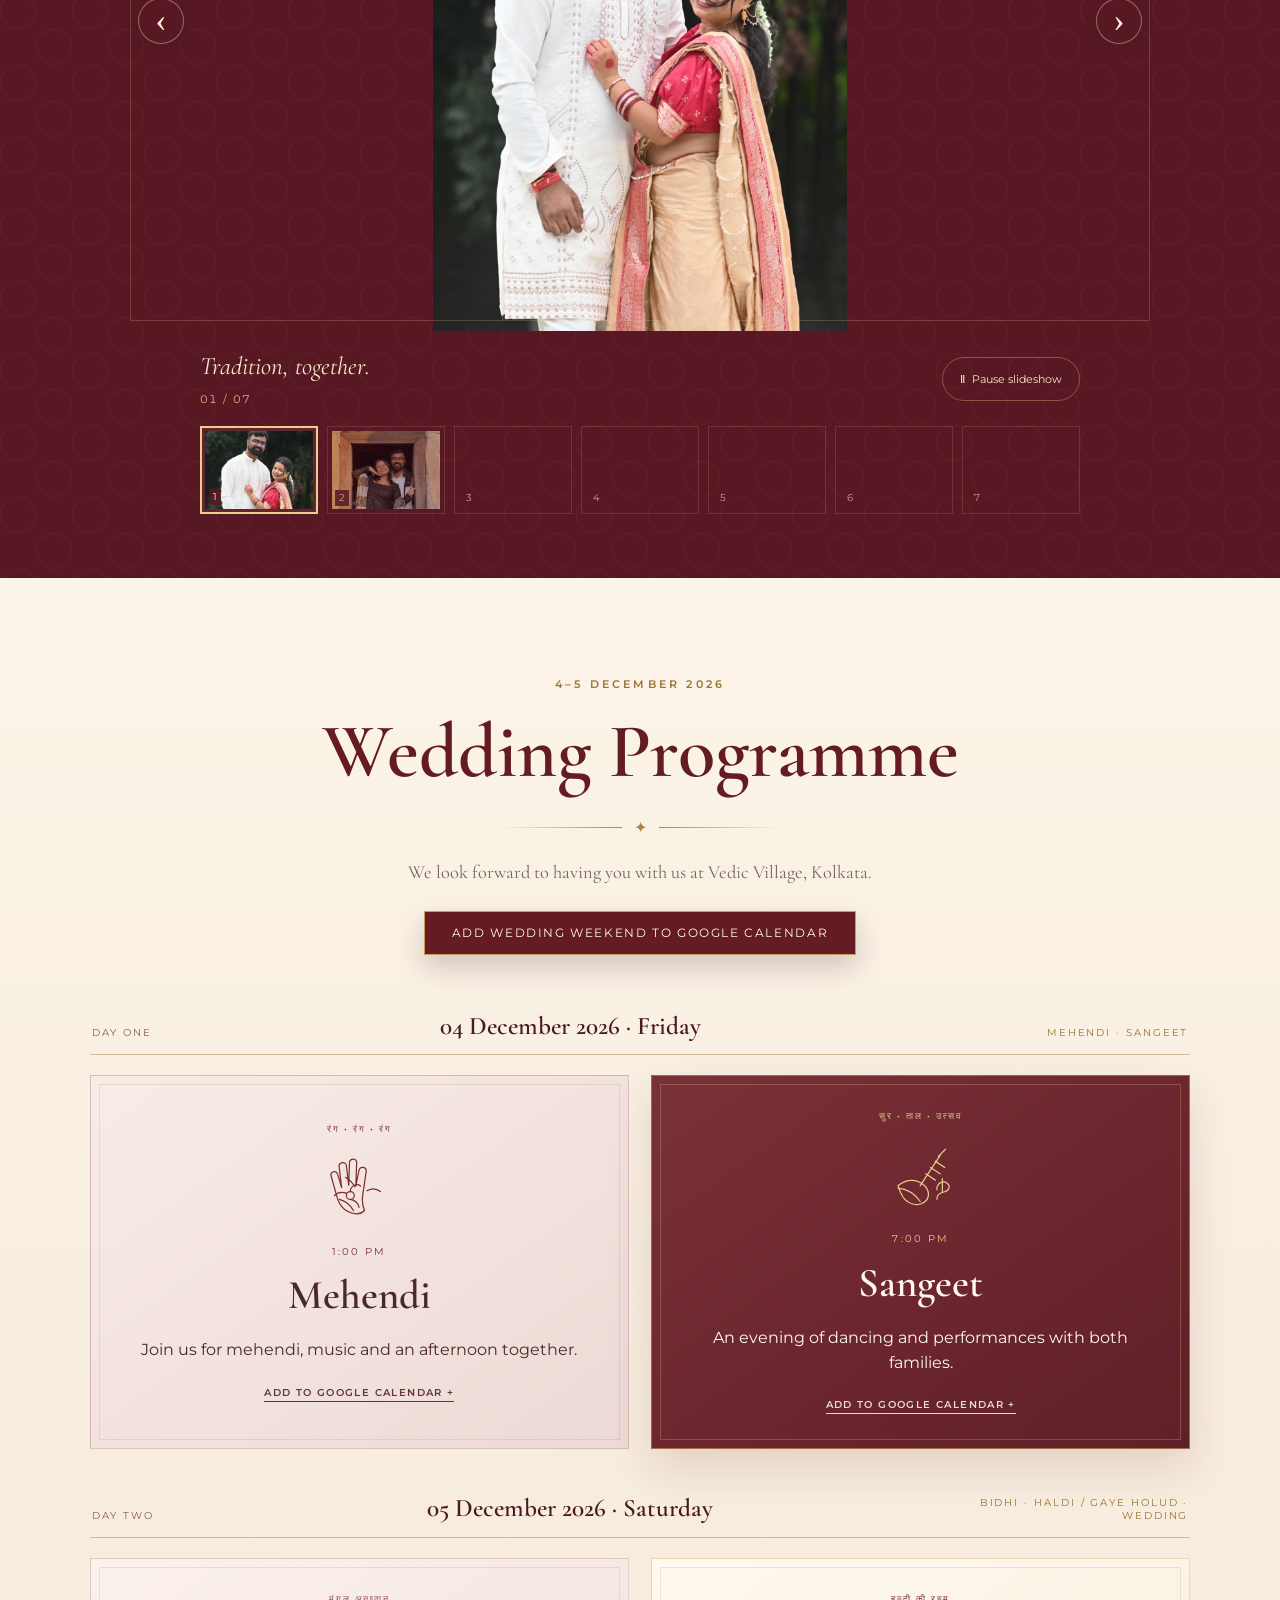
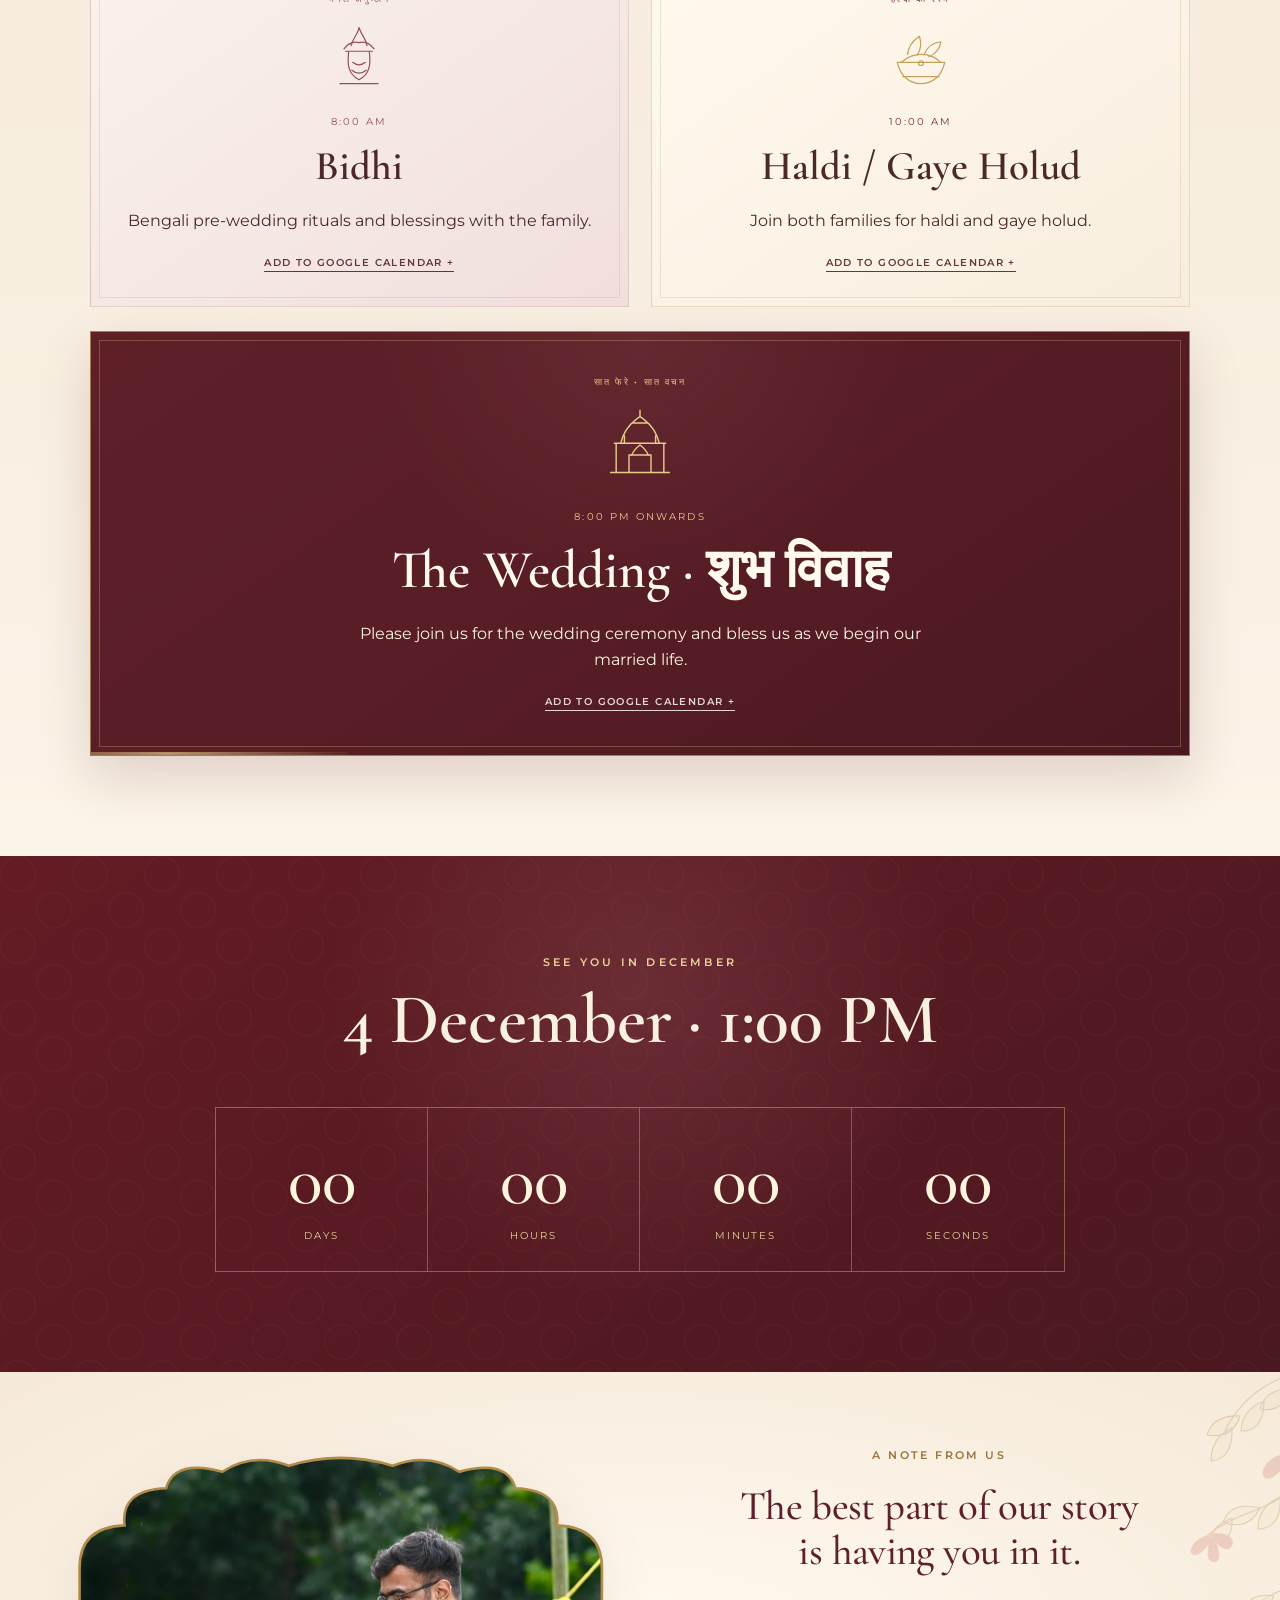
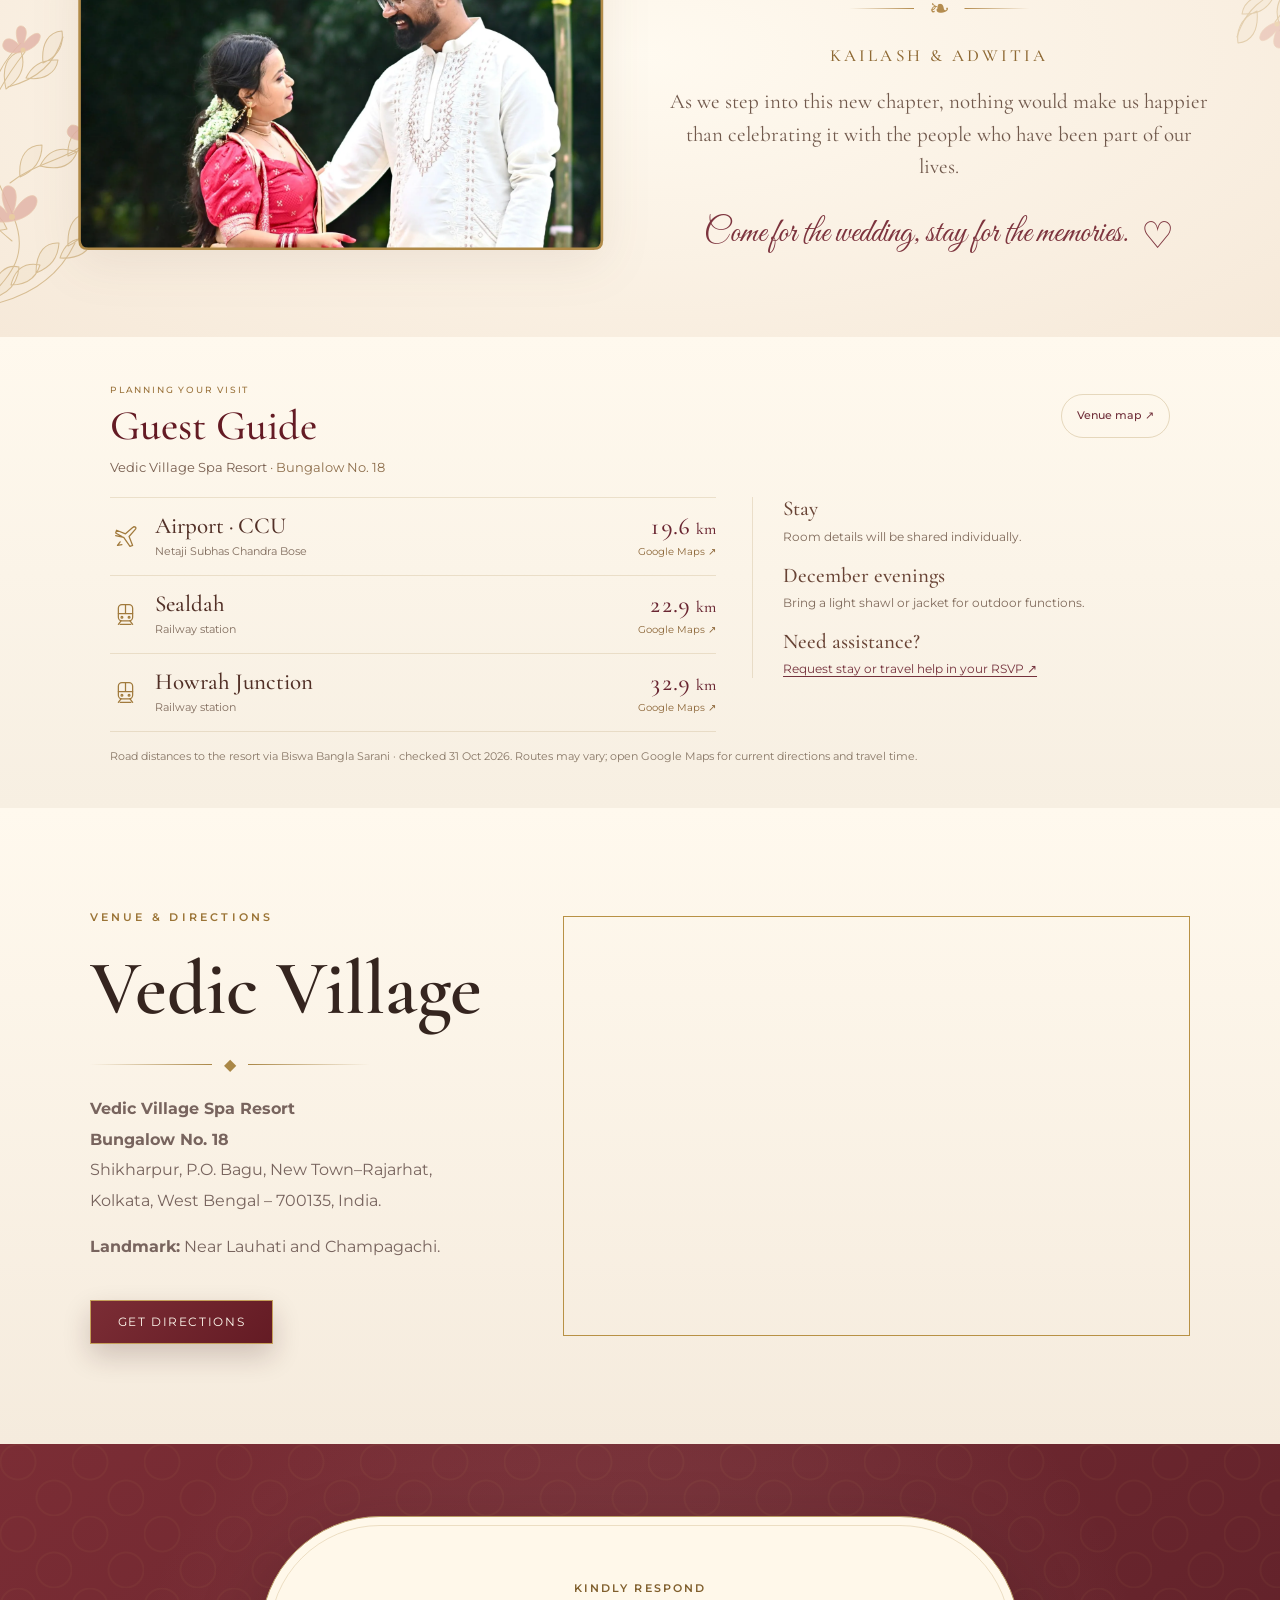
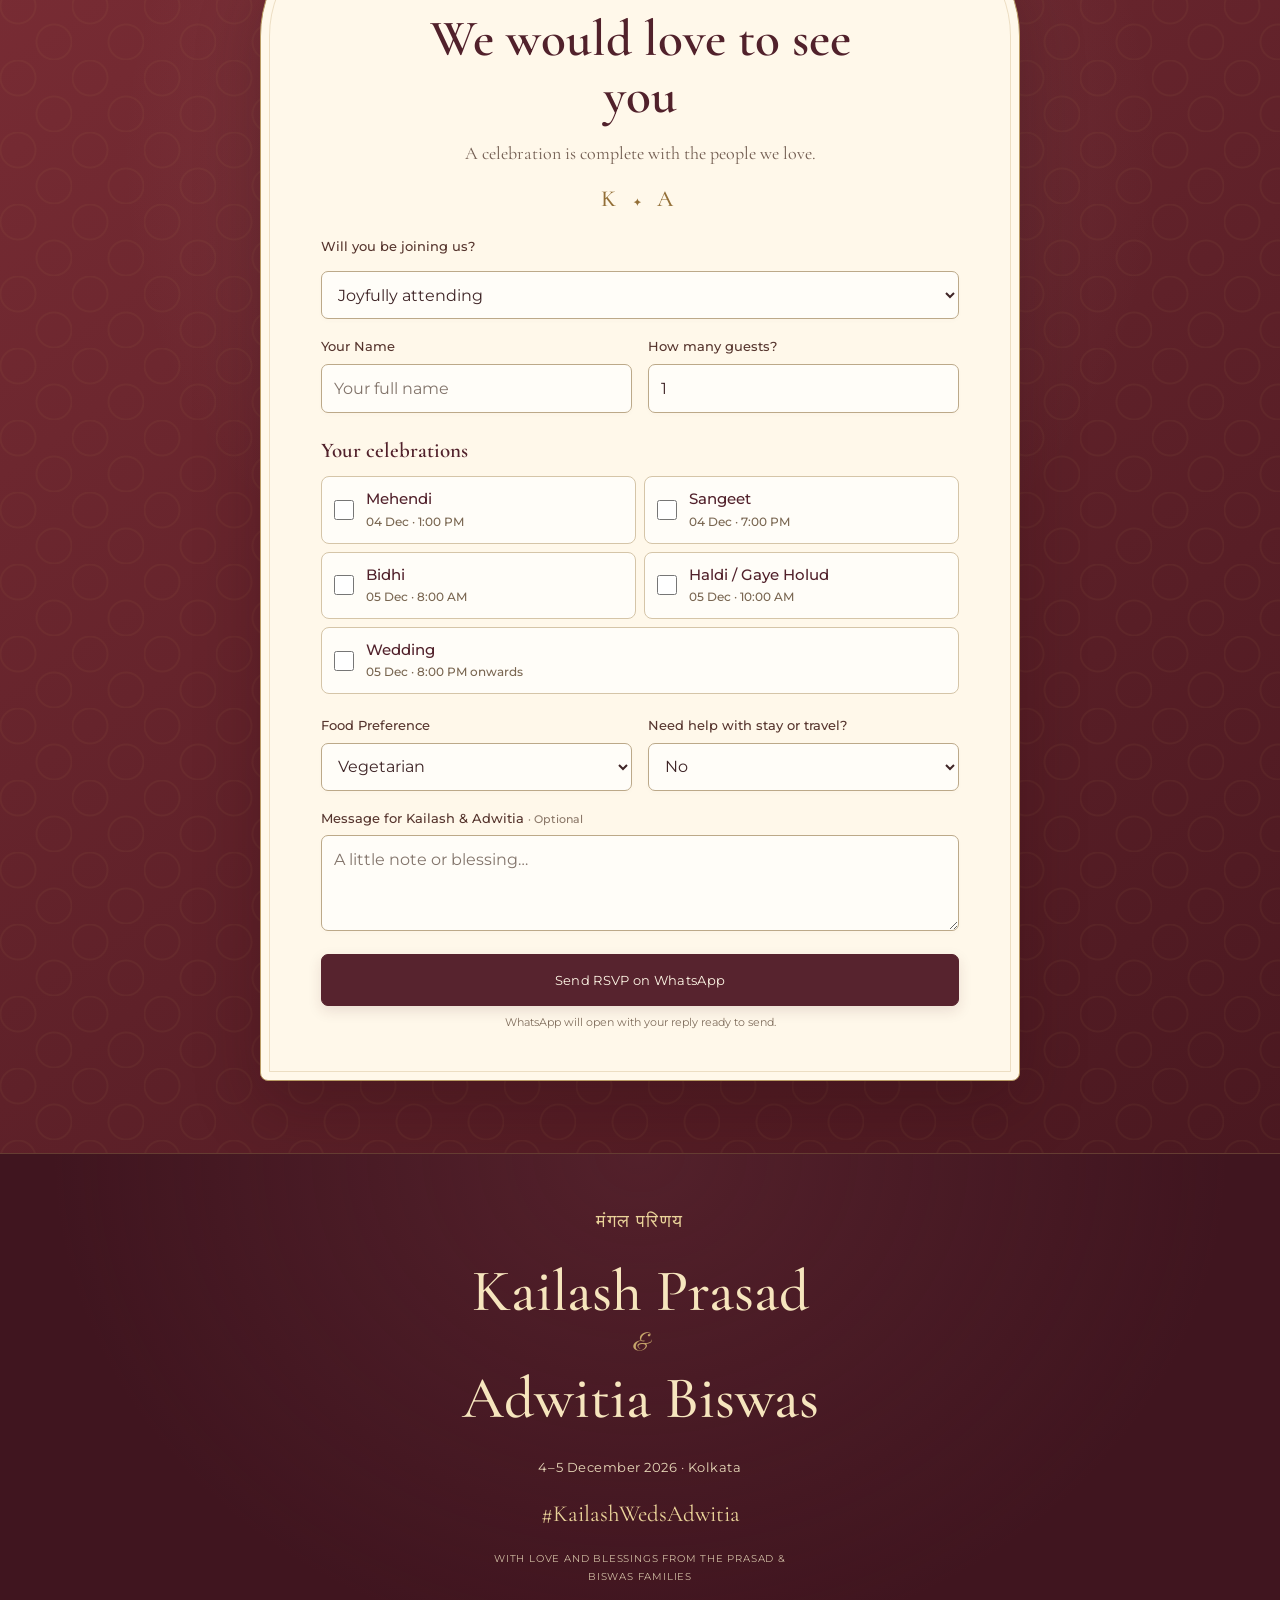
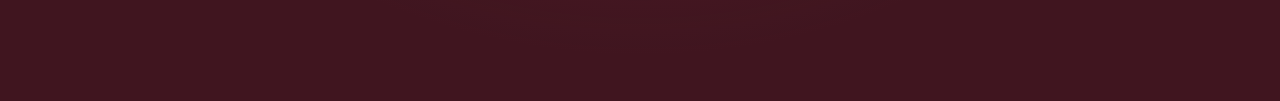
==== commit 386898d4: "Set both wedding slideshows to a 2.5-second interval" ====
--- a/groom/index.html
+++ b/groom/index.html
@@ -198,7 +198,7 @@
 <footer><div class="heritage-mark" lang="hi"><span>मंगल परिणय</span></div><h2 class="footer-names"><span>Kailash Prasad</span><em>&amp;</em><span>Adwitia Biswas</span></h2><p class="footer-date">4–5 December 2026 · Kolkata</p><p class="hashtag">#KailashWedsAdwitia</p><p class="footer-small">With love and blessings from the Prasad &amp; Biswas families</p></footer>
 </main>
 <dialog id="lightbox"><button aria-label="Close image" id="closeLightbox">×</button><button aria-label="Previous image" id="prevLightbox">‹</button><button aria-label="Next image" id="nextLightbox">›</button><img alt="" id="lightboxImage"/></dialog>
-<script defer src="script.js?v=album7v1"></script>
+<script defer src="script.js?v=slideshow2500"></script>
 </body>
 </html>
 
